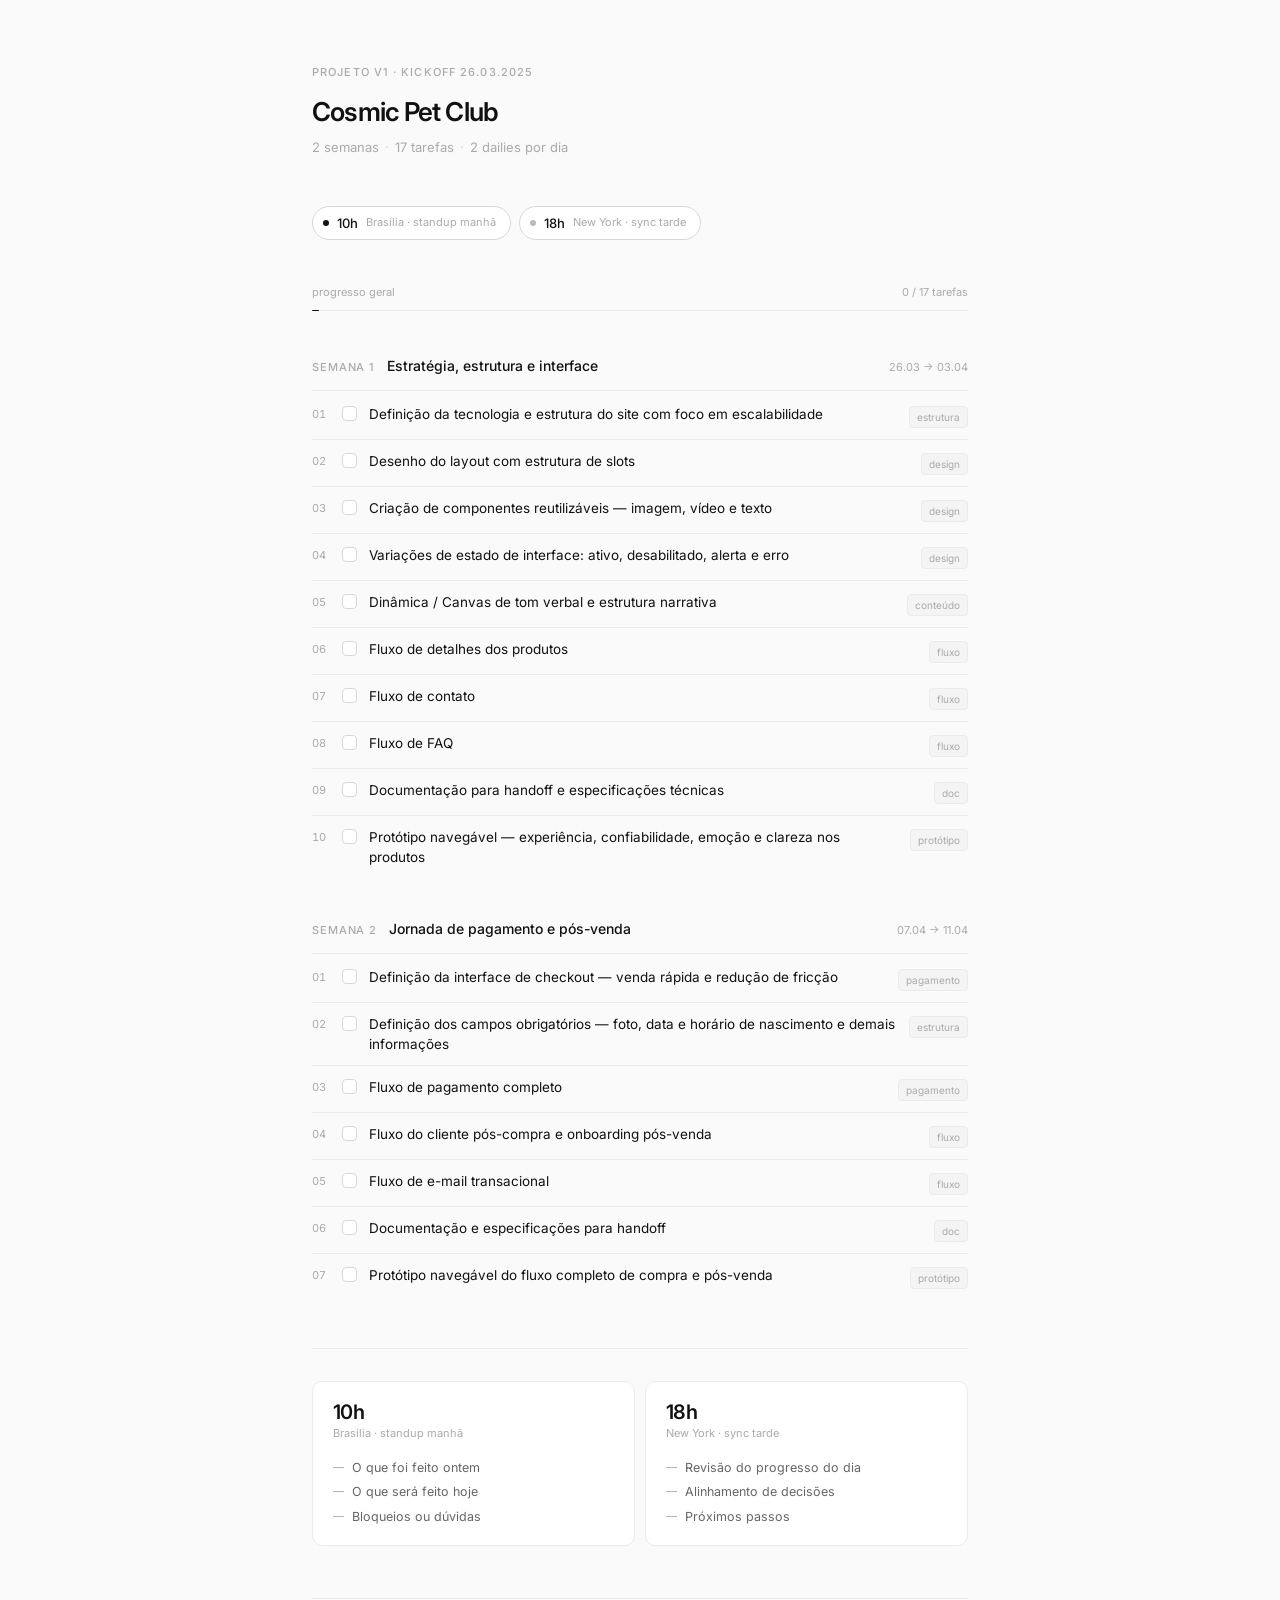
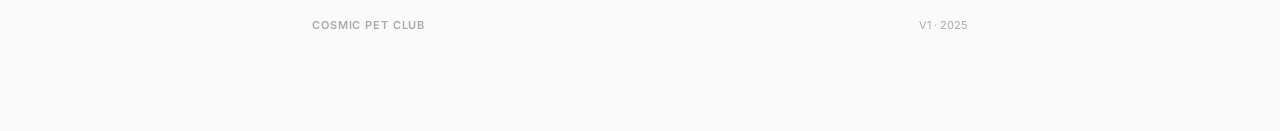
==== index.html @ 7c22c761 "Rename index to index.html" ====
<!DOCTYPE html>
<html lang="pt-BR">
<head>
<meta charset="UTF-8">
<meta name="viewport" content="width=device-width, initial-scale=1.0">
<title>Cosmic Pet Club — V1</title>
<link href="https://fonts.googleapis.com/css2?family=Inter:wght@300;400;500;600&display=swap" rel="stylesheet">
<style>
  *, *::before, *::after { box-sizing: border-box; margin: 0; padding: 0; }

  :root {
    --bg: #FAFAFA;
    --white: #FFFFFF;
    --border: #EBEBEB;
    --border-strong: #D8D8D8;
    --text-primary: #111111;
    --text-secondary: #666666;
    --text-tertiary: #AAAAAA;
    --tag-bg: #F4F4F4;
    --radius: 10px;
  }

  body {
    background: var(--bg);
    color: var(--text-primary);
    font-family: 'Inter', -apple-system, sans-serif;
    font-size: 14px;
    line-height: 1.6;
    -webkit-font-smoothing: antialiased;
  }

  .page {
    max-width: 720px;
    margin: 0 auto;
    padding: 64px 32px 96px;
  }

  /* HEADER */
  .header { margin-bottom: 48px; }

  .eyebrow {
    font-size: 11px;
    font-weight: 500;
    letter-spacing: 0.1em;
    text-transform: uppercase;
    color: var(--text-tertiary);
    margin-bottom: 14px;
  }

  .title {
    font-size: 26px;
    font-weight: 600;
    letter-spacing: -0.03em;
    color: var(--text-primary);
    line-height: 1.2;
    margin-bottom: 10px;
  }

  .meta-row {
    display: flex;
    align-items: center;
    gap: 6px;
    font-size: 13px;
    color: var(--text-tertiary);
    flex-wrap: wrap;
  }

  .meta-row .sep { color: var(--border-strong); }

  /* DAILY PILLS */
  .daily-row {
    display: flex;
    gap: 8px;
    margin-bottom: 44px;
    flex-wrap: wrap;
  }

  .daily-pill {
    display: flex;
    align-items: center;
    gap: 8px;
    border: 1px solid var(--border-strong);
    border-radius: 100px;
    padding: 6px 14px 6px 10px;
    background: var(--white);
  }

  .daily-dot {
    width: 6px; height: 6px;
    border-radius: 50%;
    flex-shrink: 0;
  }

  .daily-pill .time {
    font-size: 13px;
    font-weight: 500;
    color: var(--text-primary);
  }

  .daily-pill .tz {
    font-size: 11px;
    color: var(--text-tertiary);
  }

  /* PROGRESS */
  .progress-section { margin-bottom: 44px; }

  .progress-top {
    display: flex;
    justify-content: space-between;
    font-size: 11px;
    color: var(--text-tertiary);
    margin-bottom: 8px;
  }

  .progress-track {
    height: 1.5px;
    background: var(--border);
    border-radius: 2px;
    overflow: hidden;
  }

  .progress-fill {
    height: 100%;
    width: 1%;
    background: var(--text-primary);
    border-radius: 2px;
    transition: width 0.4s ease;
  }

  /* WEEK */
  .week-block { margin-bottom: 40px; }

  .week-head {
    display: flex;
    align-items: baseline;
    justify-content: space-between;
    padding-bottom: 12px;
    border-bottom: 1px solid var(--border);
    margin-bottom: 2px;
    gap: 12px;
    flex-wrap: wrap;
  }

  .week-left {
    display: flex;
    align-items: baseline;
    gap: 12px;
  }

  .week-label {
    font-size: 11px;
    font-weight: 500;
    letter-spacing: 0.08em;
    text-transform: uppercase;
    color: var(--text-tertiary);
  }

  .week-name {
    font-size: 14px;
    font-weight: 500;
    color: var(--text-primary);
  }

  .week-dates {
    font-size: 11px;
    color: var(--text-tertiary);
    white-space: nowrap;
  }

  /* TASKS */
  .task-list { display: flex; flex-direction: column; }

  .task-item {
    display: flex;
    align-items: flex-start;
    gap: 12px;
    padding: 11px 0;
    border-bottom: 1px solid var(--border);
    cursor: pointer;
    user-select: none;
    transition: opacity 0.12s;
  }

  .task-item:last-child { border-bottom: none; }
  .task-item:hover { opacity: 0.65; }

  .task-num {
    font-size: 11px;
    color: var(--text-tertiary);
    min-width: 18px;
    padding-top: 2px;
    flex-shrink: 0;
    font-variant-numeric: tabular-nums;
  }

  .checkbox {
    width: 15px; height: 15px;
    border: 1.5px solid var(--border-strong);
    border-radius: 4px;
    flex-shrink: 0;
    margin-top: 2px;
    display: flex;
    align-items: center;
    justify-content: center;
    transition: all 0.12s;
    background: var(--white);
  }

  .task-item.done .checkbox {
    background: var(--text-primary);
    border-color: var(--text-primary);
  }

  .check-svg { display: none; }
  .task-item.done .check-svg { display: block; }

  .task-body {
    flex: 1;
    display: flex;
    align-items: flex-start;
    justify-content: space-between;
    gap: 12px;
  }

  .task-text {
    font-size: 13.5px;
    color: var(--text-primary);
    line-height: 1.5;
    flex: 1;
    transition: color 0.12s;
  }

  .task-item.done .task-text {
    color: var(--text-tertiary);
    text-decoration: line-through;
    text-decoration-color: #D0D0D0;
  }

  .task-tag {
    font-size: 10px;
    font-weight: 400;
    color: var(--text-tertiary);
    background: var(--tag-bg);
    border: 1px solid var(--border);
    border-radius: 4px;
    padding: 2px 7px;
    white-space: nowrap;
    flex-shrink: 0;
    align-self: flex-start;
    margin-top: 2px;
  }

  /* DAILY DETAIL */
  .daily-detail {
    display: grid;
    grid-template-columns: 1fr 1fr;
    gap: 10px;
    margin-top: 48px;
    padding-top: 32px;
    border-top: 1px solid var(--border);
  }

  @media (max-width: 500px) {
    .daily-detail { grid-template-columns: 1fr; }
  }

  .daily-card {
    background: var(--white);
    border: 1px solid var(--border);
    border-radius: var(--radius);
    padding: 20px;
  }

  .daily-card-time {
    font-size: 20px;
    font-weight: 600;
    letter-spacing: -0.03em;
    color: var(--text-primary);
    line-height: 1;
    margin-bottom: 3px;
  }

  .daily-card-tz {
    font-size: 11px;
    color: var(--text-tertiary);
    margin-bottom: 16px;
  }

  .daily-card-items { display: flex; flex-direction: column; gap: 7px; }

  .daily-card-item {
    display: flex;
    align-items: flex-start;
    gap: 8px;
    font-size: 12.5px;
    color: var(--text-secondary);
    line-height: 1.4;
  }

  .daily-card-item::before {
    content: '—';
    color: var(--text-tertiary);
    flex-shrink: 0;
    font-size: 11px;
    margin-top: 1px;
  }

  /* FOOTER */
  .footer {
    margin-top: 52px;
    padding-top: 18px;
    border-top: 1px solid var(--border);
    display: flex;
    justify-content: space-between;
    align-items: center;
  }

  .footer-left {
    font-size: 11px;
    font-weight: 600;
    letter-spacing: 0.08em;
    text-transform: uppercase;
    color: var(--text-tertiary);
  }

  .footer-right { font-size: 11px; color: var(--text-tertiary); }

  @media (max-width: 480px) {
    .page { padding: 40px 20px 64px; }
    .title { font-size: 22px; }
  }
</style>
</head>
<body>
<div class="page">

  <div class="header">
    <div class="eyebrow">Projeto V1 · Kickoff 26.03.2025</div>
    <h1 class="title">Cosmic Pet Club</h1>
    <div class="meta-row">
      <span>2 semanas</span>
      <span class="sep">·</span>
      <span>17 tarefas</span>
      <span class="sep">·</span>
      <span>2 dailies por dia</span>
    </div>
  </div>

  <div class="daily-row">
    <div class="daily-pill">
      <div class="daily-dot" style="background:#111"></div>
      <span class="time">10h</span>
      <span class="tz">Brasília · standup manhã</span>
    </div>
    <div class="daily-pill">
      <div class="daily-dot" style="background:#bbb"></div>
      <span class="time">18h</span>
      <span class="tz">New York · sync tarde</span>
    </div>
  </div>

  <div class="progress-section">
    <div class="progress-top">
      <span>progresso geral</span>
      <span id="progress-label">0 / 17 tarefas</span>
    </div>
    <div class="progress-track">
      <div class="progress-fill" id="progress-bar"></div>
    </div>
  </div>

  <!-- SEMANA 1 -->
  <div class="week-block">
    <div class="week-head">
      <div class="week-left">
        <span class="week-label">Semana 1</span>
        <span class="week-name">Estratégia, estrutura e interface</span>
      </div>
      <span class="week-dates">26.03 → 03.04</span>
    </div>
    <div class="task-list">

      <div class="task-item" onclick="toggle(this)">
        <span class="task-num">01</span>
        <div class="checkbox"><svg class="check-svg" width="9" height="7" viewBox="0 0 9 7" fill="none"><path d="M1 3.5L3.5 6L8 1" stroke="white" stroke-width="1.5" stroke-linecap="round" stroke-linejoin="round"/></svg></div>
        <div class="task-body">
          <span class="task-text">Definição da tecnologia e estrutura do site com foco em escalabilidade</span>
          <span class="task-tag">estrutura</span>
        </div>
      </div>

      <div class="task-item" onclick="toggle(this)">
        <span class="task-num">02</span>
        <div class="checkbox"><svg class="check-svg" width="9" height="7" viewBox="0 0 9 7" fill="none"><path d="M1 3.5L3.5 6L8 1" stroke="white" stroke-width="1.5" stroke-linecap="round" stroke-linejoin="round"/></svg></div>
        <div class="task-body">
          <span class="task-text">Desenho do layout com estrutura de slots</span>
          <span class="task-tag">design</span>
        </div>
      </div>

      <div class="task-item" onclick="toggle(this)">
        <span class="task-num">03</span>
        <div class="checkbox"><svg class="check-svg" width="9" height="7" viewBox="0 0 9 7" fill="none"><path d="M1 3.5L3.5 6L8 1" stroke="white" stroke-width="1.5" stroke-linecap="round" stroke-linejoin="round"/></svg></div>
        <div class="task-body">
          <span class="task-text">Criação de componentes reutilizáveis — imagem, vídeo e texto</span>
          <span class="task-tag">design</span>
        </div>
      </div>

      <div class="task-item" onclick="toggle(this)">
        <span class="task-num">04</span>
        <div class="checkbox"><svg class="check-svg" width="9" height="7" viewBox="0 0 9 7" fill="none"><path d="M1 3.5L3.5 6L8 1" stroke="white" stroke-width="1.5" stroke-linecap="round" stroke-linejoin="round"/></svg></div>
        <div class="task-body">
          <span class="task-text">Variações de estado de interface: ativo, desabilitado, alerta e erro</span>
          <span class="task-tag">design</span>
        </div>
      </div>

      <div class="task-item" onclick="toggle(this)">
        <span class="task-num">05</span>
        <div class="checkbox"><svg class="check-svg" width="9" height="7" viewBox="0 0 9 7" fill="none"><path d="M1 3.5L3.5 6L8 1" stroke="white" stroke-width="1.5" stroke-linecap="round" stroke-linejoin="round"/></svg></div>
        <div class="task-body">
          <span class="task-text">Dinâmica / Canvas de tom verbal e estrutura narrativa</span>
          <span class="task-tag">conteúdo</span>
        </div>
      </div>

      <div class="task-item" onclick="toggle(this)">
        <span class="task-num">06</span>
        <div class="checkbox"><svg class="check-svg" width="9" height="7" viewBox="0 0 9 7" fill="none"><path d="M1 3.5L3.5 6L8 1" stroke="white" stroke-width="1.5" stroke-linecap="round" stroke-linejoin="round"/></svg></div>
        <div class="task-body">
          <span class="task-text">Fluxo de detalhes dos produtos</span>
          <span class="task-tag">fluxo</span>
        </div>
      </div>

      <div class="task-item" onclick="toggle(this)">
        <span class="task-num">07</span>
        <div class="checkbox"><svg class="check-svg" width="9" height="7" viewBox="0 0 9 7" fill="none"><path d="M1 3.5L3.5 6L8 1" stroke="white" stroke-width="1.5" stroke-linecap="round" stroke-linejoin="round"/></svg></div>
        <div class="task-body">
          <span class="task-text">Fluxo de contato</span>
          <span class="task-tag">fluxo</span>
        </div>
      </div>

      <div class="task-item" onclick="toggle(this)">
        <span class="task-num">08</span>
        <div class="checkbox"><svg class="check-svg" width="9" height="7" viewBox="0 0 9 7" fill="none"><path d="M1 3.5L3.5 6L8 1" stroke="white" stroke-width="1.5" stroke-linecap="round" stroke-linejoin="round"/></svg></div>
        <div class="task-body">
          <span class="task-text">Fluxo de FAQ</span>
          <span class="task-tag">fluxo</span>
        </div>
      </div>

      <div class="task-item" onclick="toggle(this)">
        <span class="task-num">09</span>
        <div class="checkbox"><svg class="check-svg" width="9" height="7" viewBox="0 0 9 7" fill="none"><path d="M1 3.5L3.5 6L8 1" stroke="white" stroke-width="1.5" stroke-linecap="round" stroke-linejoin="round"/></svg></div>
        <div class="task-body">
          <span class="task-text">Documentação para handoff e especificações técnicas</span>
          <span class="task-tag">doc</span>
        </div>
      </div>

      <div class="task-item" onclick="toggle(this)">
        <span class="task-num">10</span>
        <div class="checkbox"><svg class="check-svg" width="9" height="7" viewBox="0 0 9 7" fill="none"><path d="M1 3.5L3.5 6L8 1" stroke="white" stroke-width="1.5" stroke-linecap="round" stroke-linejoin="round"/></svg></div>
        <div class="task-body">
          <span class="task-text">Protótipo navegável — experiência, confiabilidade, emoção e clareza nos produtos</span>
          <span class="task-tag">protótipo</span>
        </div>
      </div>

    </div>
  </div>

  <!-- SEMANA 2 -->
  <div class="week-block">
    <div class="week-head">
      <div class="week-left">
        <span class="week-label">Semana 2</span>
        <span class="week-name">Jornada de pagamento e pós-venda</span>
      </div>
      <span class="week-dates">07.04 → 11.04</span>
    </div>
    <div class="task-list">

      <div class="task-item" onclick="toggle(this)">
        <span class="task-num">01</span>
        <div class="checkbox"><svg class="check-svg" width="9" height="7" viewBox="0 0 9 7" fill="none"><path d="M1 3.5L3.5 6L8 1" stroke="white" stroke-width="1.5" stroke-linecap="round" stroke-linejoin="round"/></svg></div>
        <div class="task-body">
          <span class="task-text">Definição da interface de checkout — venda rápida e redução de fricção</span>
          <span class="task-tag">pagamento</span>
        </div>
      </div>

      <div class="task-item" onclick="toggle(this)">
        <span class="task-num">02</span>
        <div class="checkbox"><svg class="check-svg" width="9" height="7" viewBox="0 0 9 7" fill="none"><path d="M1 3.5L3.5 6L8 1" stroke="white" stroke-width="1.5" stroke-linecap="round" stroke-linejoin="round"/></svg></div>
        <div class="task-body">
          <span class="task-text">Definição dos campos obrigatórios — foto, data e horário de nascimento e demais informações</span>
          <span class="task-tag">estrutura</span>
        </div>
      </div>

      <div class="task-item" onclick="toggle(this)">
        <span class="task-num">03</span>
        <div class="checkbox"><svg class="check-svg" width="9" height="7" viewBox="0 0 9 7" fill="none"><path d="M1 3.5L3.5 6L8 1" stroke="white" stroke-width="1.5" stroke-linecap="round" stroke-linejoin="round"/></svg></div>
        <div class="task-body">
          <span class="task-text">Fluxo de pagamento completo</span>
          <span class="task-tag">pagamento</span>
        </div>
      </div>

      <div class="task-item" onclick="toggle(this)">
        <span class="task-num">04</span>
        <div class="checkbox"><svg class="check-svg" width="9" height="7" viewBox="0 0 9 7" fill="none"><path d="M1 3.5L3.5 6L8 1" stroke="white" stroke-width="1.5" stroke-linecap="round" stroke-linejoin="round"/></svg></div>
        <div class="task-body">
          <span class="task-text">Fluxo do cliente pós-compra e onboarding pós-venda</span>
          <span class="task-tag">fluxo</span>
        </div>
      </div>

      <div class="task-item" onclick="toggle(this)">
        <span class="task-num">05</span>
        <div class="checkbox"><svg class="check-svg" width="9" height="7" viewBox="0 0 9 7" fill="none"><path d="M1 3.5L3.5 6L8 1" stroke="white" stroke-width="1.5" stroke-linecap="round" stroke-linejoin="round"/></svg></div>
        <div class="task-body">
          <span class="task-text">Fluxo de e-mail transacional</span>
          <span class="task-tag">fluxo</span>
        </div>
      </div>

      <div class="task-item" onclick="toggle(this)">
        <span class="task-num">06</span>
        <div class="checkbox"><svg class="check-svg" width="9" height="7" viewBox="0 0 9 7" fill="none"><path d="M1 3.5L3.5 6L8 1" stroke="white" stroke-width="1.5" stroke-linecap="round" stroke-linejoin="round"/></svg></div>
        <div class="task-body">
          <span class="task-text">Documentação e especificações para handoff</span>
          <span class="task-tag">doc</span>
        </div>
      </div>

      <div class="task-item" onclick="toggle(this)">
        <span class="task-num">07</span>
        <div class="checkbox"><svg class="check-svg" width="9" height="7" viewBox="0 0 9 7" fill="none"><path d="M1 3.5L3.5 6L8 1" stroke="white" stroke-width="1.5" stroke-linecap="round" stroke-linejoin="round"/></svg></div>
        <div class="task-body">
          <span class="task-text">Protótipo navegável do fluxo completo de compra e pós-venda</span>
          <span class="task-tag">protótipo</span>
        </div>
      </div>

    </div>
  </div>

  <!-- DAILY DETAIL -->
  <div class="daily-detail">
    <div class="daily-card">
      <div class="daily-card-time">10h</div>
      <div class="daily-card-tz">Brasília · standup manhã</div>
      <div class="daily-card-items">
        <div class="daily-card-item">O que foi feito ontem</div>
        <div class="daily-card-item">O que será feito hoje</div>
        <div class="daily-card-item">Bloqueios ou dúvidas</div>
      </div>
    </div>
    <div class="daily-card">
      <div class="daily-card-time">18h</div>
      <div class="daily-card-tz">New York · sync tarde</div>
      <div class="daily-card-items">
        <div class="daily-card-item">Revisão do progresso do dia</div>
        <div class="daily-card-item">Alinhamento de decisões</div>
        <div class="daily-card-item">Próximos passos</div>
      </div>
    </div>
  </div>

  <div class="footer">
    <span class="footer-left">Cosmic Pet Club</span>
    <span class="footer-right">V1 · 2025</span>
  </div>

</div>
<script>
  function toggle(el) {
    el.classList.toggle('done');
    update();
  }
  function update() {
    const total = document.querySelectorAll('.task-item').length;
    const done = document.querySelectorAll('.task-item.done').length;
    const pct = Math.round((done / total) * 100);
    document.getElementById('progress-label').textContent = done + ' / ' + total + ' tarefas';
    document.getElementById('progress-bar').style.width = Math.max(pct, 1) + '%';
  }
  update();
</script>
</body>
</html>
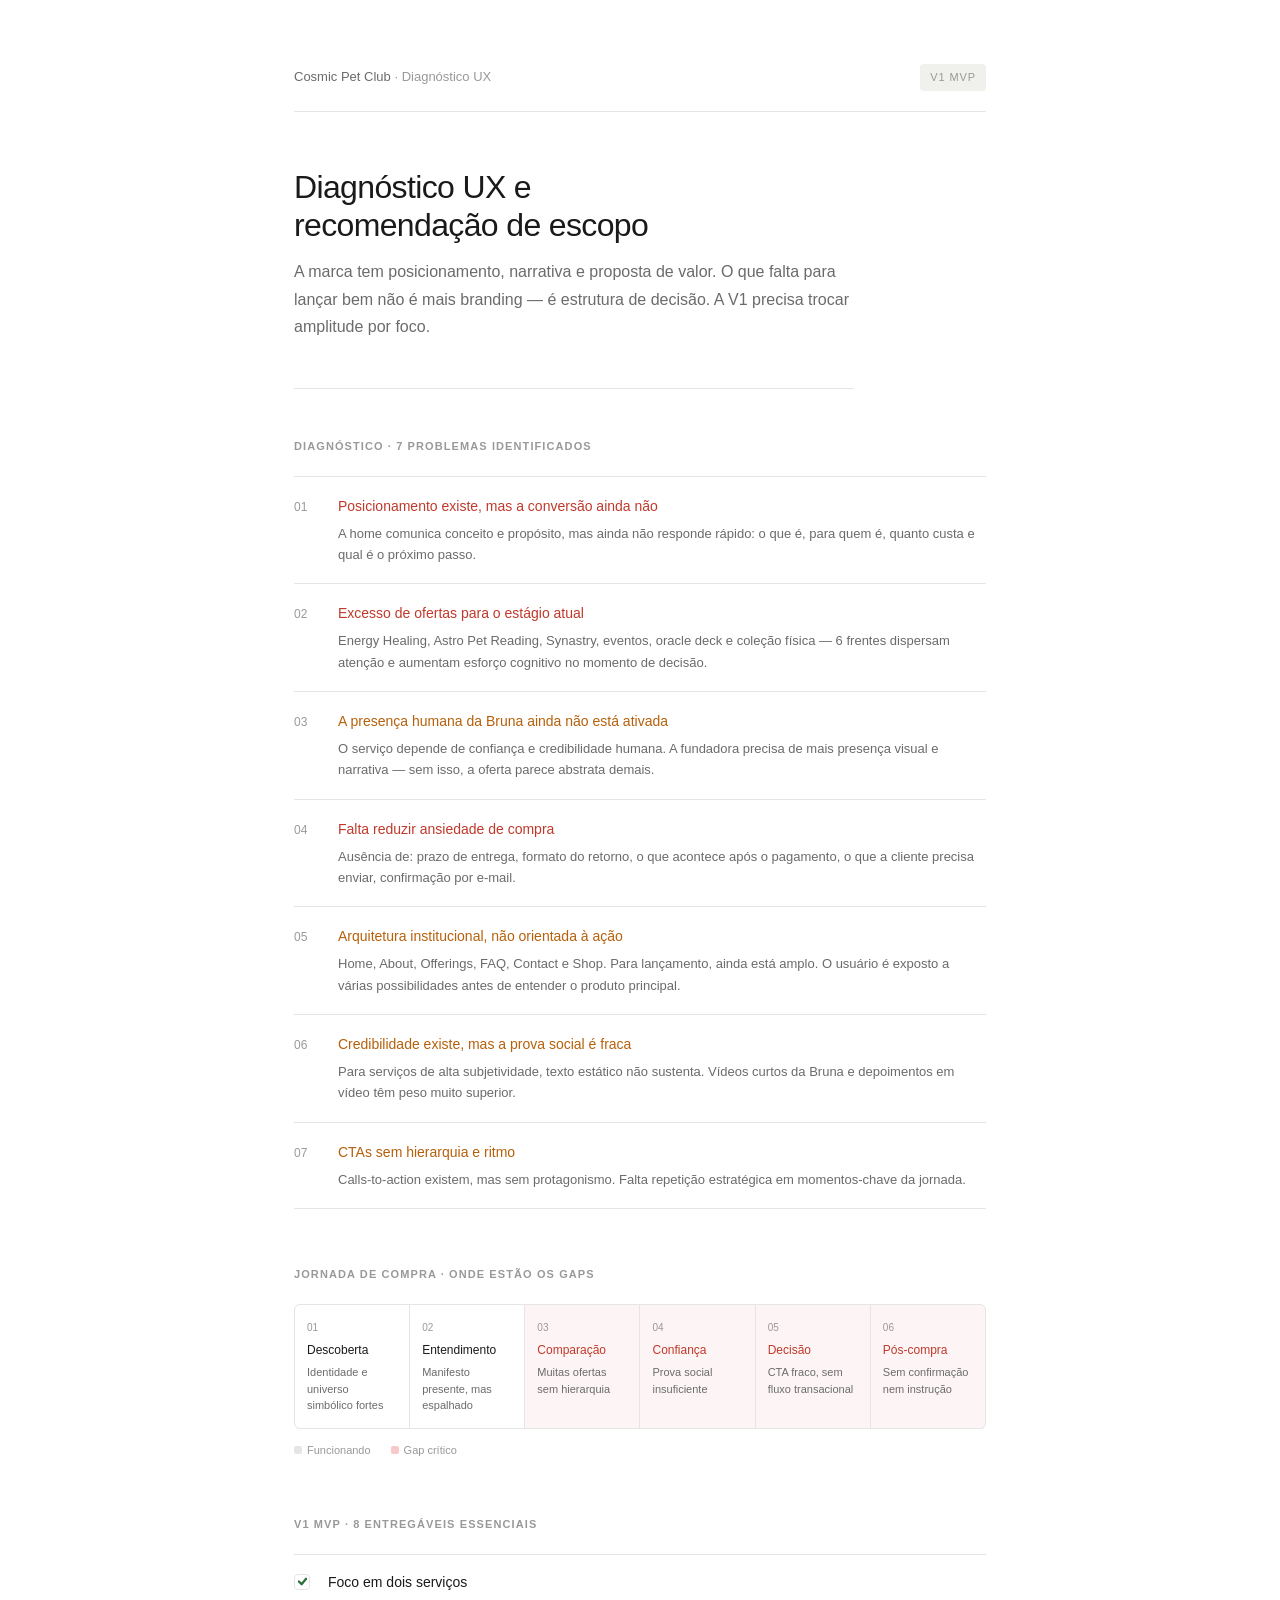
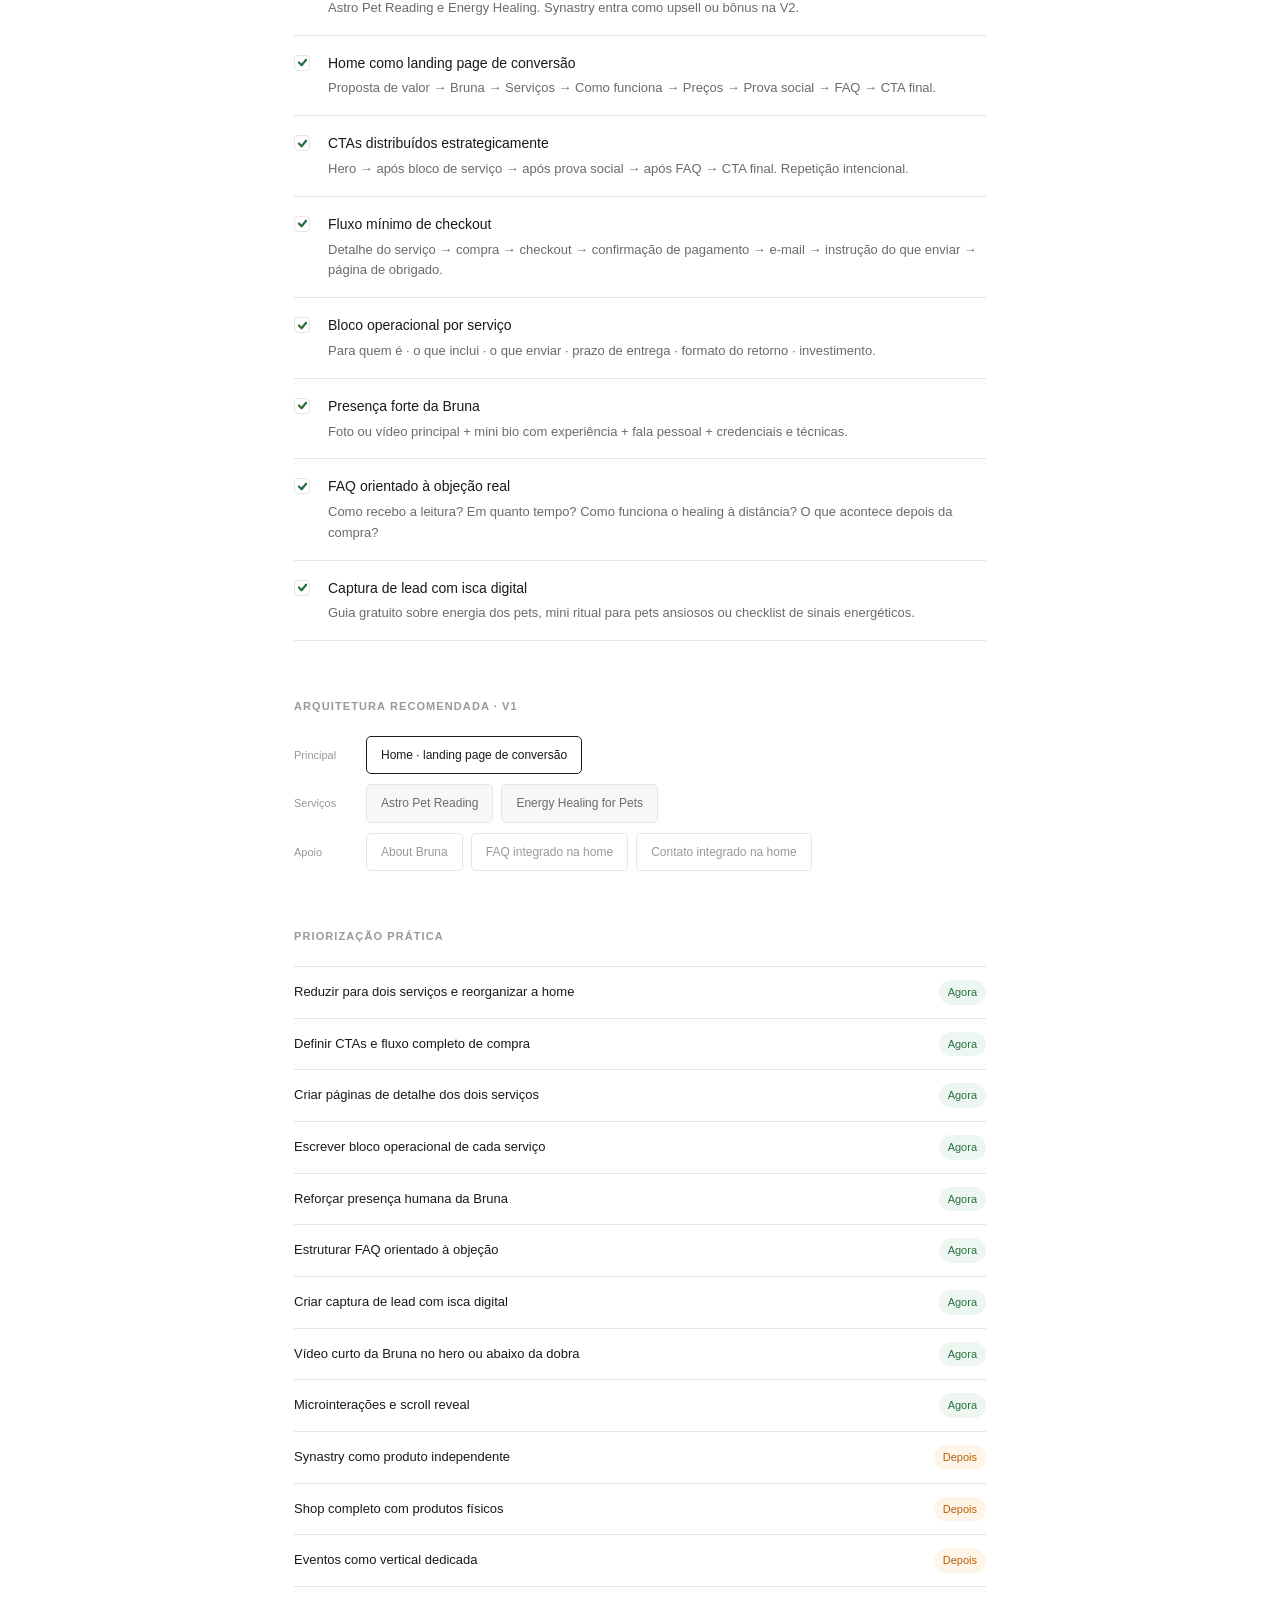
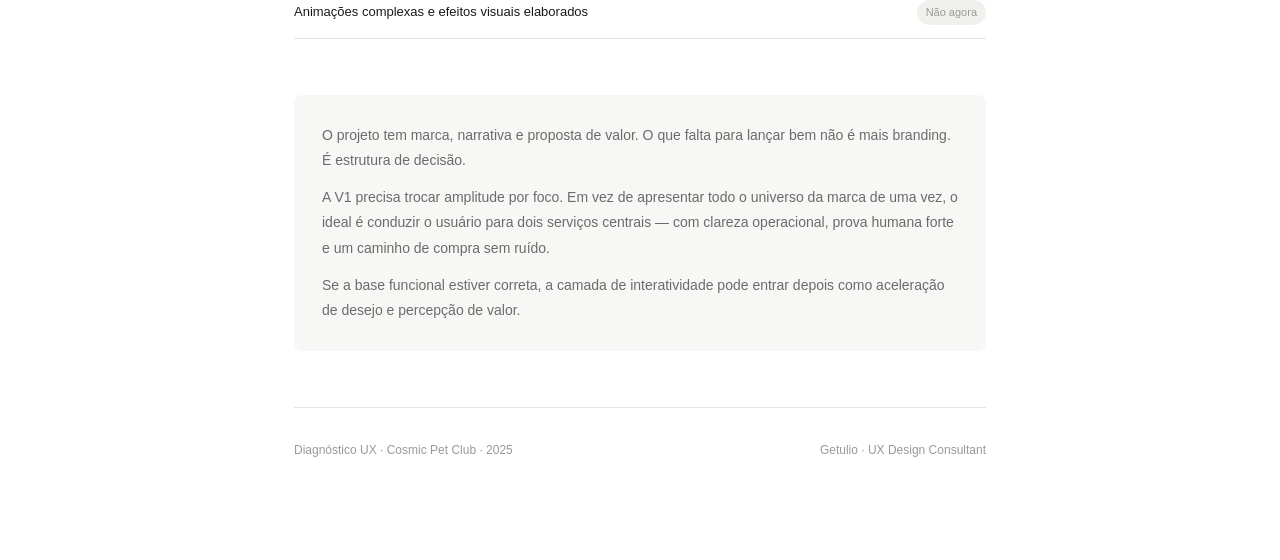
==== commit da1004cc: "Update print statement from 'Hello' to 'Goodbye'" ====
--- a/index.html
+++ b/index.html
@@ -3,595 +3,340 @@
 <head>
 <meta charset="UTF-8">
 <meta name="viewport" content="width=device-width, initial-scale=1.0">
-<title>Cosmic Pet Club — V1</title>
-<link href="https://fonts.googleapis.com/css2?family=Inter:wght@300;400;500;600&display=swap" rel="stylesheet">
+<title>Diagnóstico UX · Cosmic Pet Club</title>
 <style>
   *, *::before, *::after { box-sizing: border-box; margin: 0; padding: 0; }
 
   :root {
-    --bg: #FAFAFA;
-    --white: #FFFFFF;
-    --border: #EBEBEB;
-    --border-strong: #D8D8D8;
-    --text-primary: #111111;
-    --text-secondary: #666666;
-    --text-tertiary: #AAAAAA;
-    --tag-bg: #F4F4F4;
-    --radius: 10px;
+    --text: #1a1a1a;
+    --muted: #6b6b6b;
+    --faint: #999;
+    --border: #e5e5e5;
+    --bg: #ffffff;
+    --surface: #f7f7f5;
+    --accent: #1a1a1a;
+    --tag-bg: #f0f0ec;
+    --warn: #c0392b;
+    --caution: #b7600a;
+    --ok: #2a6e3f;
   }
 
   body {
+    font-family: -apple-system, BlinkMacSystemFont, 'Inter', 'Helvetica Neue', sans-serif;
     background: var(--bg);
-    color: var(--text-primary);
-    font-family: 'Inter', -apple-system, sans-serif;
-    font-size: 14px;
-    line-height: 1.6;
+    color: var(--text);
+    font-size: 15px;
+    line-height: 1.7;
     -webkit-font-smoothing: antialiased;
   }
 
-  .page {
-    max-width: 720px;
-    margin: 0 auto;
-    padding: 64px 32px 96px;
-  }
-
-  /* HEADER */
-  .header { margin-bottom: 48px; }
-
-  .eyebrow {
-    font-size: 11px;
-    font-weight: 500;
-    letter-spacing: 0.1em;
-    text-transform: uppercase;
-    color: var(--text-tertiary);
-    margin-bottom: 14px;
-  }
-
-  .title {
-    font-size: 26px;
-    font-weight: 600;
-    letter-spacing: -0.03em;
-    color: var(--text-primary);
-    line-height: 1.2;
-    margin-bottom: 10px;
-  }
-
-  .meta-row {
-    display: flex;
-    align-items: center;
-    gap: 6px;
-    font-size: 13px;
-    color: var(--text-tertiary);
-    flex-wrap: wrap;
-  }
-
-  .meta-row .sep { color: var(--border-strong); }
-
-  /* DAILY PILLS */
-  .daily-row {
-    display: flex;
-    gap: 8px;
-    margin-bottom: 44px;
-    flex-wrap: wrap;
-  }
-
-  .daily-pill {
-    display: flex;
-    align-items: center;
-    gap: 8px;
-    border: 1px solid var(--border-strong);
-    border-radius: 100px;
-    padding: 6px 14px 6px 10px;
-    background: var(--white);
-  }
-
-  .daily-dot {
-    width: 6px; height: 6px;
-    border-radius: 50%;
-    flex-shrink: 0;
-  }
-
-  .daily-pill .time {
-    font-size: 13px;
-    font-weight: 500;
-    color: var(--text-primary);
-  }
-
-  .daily-pill .tz {
-    font-size: 11px;
-    color: var(--text-tertiary);
-  }
-
-  /* PROGRESS */
-  .progress-section { margin-bottom: 44px; }
-
-  .progress-top {
-    display: flex;
-    justify-content: space-between;
-    font-size: 11px;
-    color: var(--text-tertiary);
-    margin-bottom: 8px;
-  }
-
-  .progress-track {
-    height: 1.5px;
-    background: var(--border);
-    border-radius: 2px;
-    overflow: hidden;
-  }
-
-  .progress-fill {
-    height: 100%;
-    width: 1%;
-    background: var(--text-primary);
-    border-radius: 2px;
-    transition: width 0.4s ease;
-  }
-
-  /* WEEK */
-  .week-block { margin-bottom: 40px; }
-
-  .week-head {
-    display: flex;
-    align-items: baseline;
-    justify-content: space-between;
-    padding-bottom: 12px;
-    border-bottom: 1px solid var(--border);
-    margin-bottom: 2px;
-    gap: 12px;
-    flex-wrap: wrap;
-  }
-
-  .week-left {
-    display: flex;
-    align-items: baseline;
-    gap: 12px;
-  }
-
-  .week-label {
-    font-size: 11px;
-    font-weight: 500;
-    letter-spacing: 0.08em;
-    text-transform: uppercase;
-    color: var(--text-tertiary);
-  }
-
-  .week-name {
-    font-size: 14px;
-    font-weight: 500;
-    color: var(--text-primary);
-  }
-
-  .week-dates {
-    font-size: 11px;
-    color: var(--text-tertiary);
-    white-space: nowrap;
-  }
-
-  /* TASKS */
-  .task-list { display: flex; flex-direction: column; }
-
-  .task-item {
-    display: flex;
-    align-items: flex-start;
-    gap: 12px;
-    padding: 11px 0;
-    border-bottom: 1px solid var(--border);
-    cursor: pointer;
-    user-select: none;
-    transition: opacity 0.12s;
-  }
-
-  .task-item:last-child { border-bottom: none; }
-  .task-item:hover { opacity: 0.65; }
-
-  .task-num {
-    font-size: 11px;
-    color: var(--text-tertiary);
-    min-width: 18px;
-    padding-top: 2px;
-    flex-shrink: 0;
-    font-variant-numeric: tabular-nums;
-  }
-
-  .checkbox {
-    width: 15px; height: 15px;
-    border: 1.5px solid var(--border-strong);
-    border-radius: 4px;
-    flex-shrink: 0;
-    margin-top: 2px;
-    display: flex;
-    align-items: center;
-    justify-content: center;
-    transition: all 0.12s;
-    background: var(--white);
-  }
-
-  .task-item.done .checkbox {
-    background: var(--text-primary);
-    border-color: var(--text-primary);
-  }
-
-  .check-svg { display: none; }
-  .task-item.done .check-svg { display: block; }
-
-  .task-body {
-    flex: 1;
-    display: flex;
-    align-items: flex-start;
-    justify-content: space-between;
-    gap: 12px;
-  }
-
-  .task-text {
-    font-size: 13.5px;
-    color: var(--text-primary);
-    line-height: 1.5;
-    flex: 1;
-    transition: color 0.12s;
-  }
-
-  .task-item.done .task-text {
-    color: var(--text-tertiary);
-    text-decoration: line-through;
-    text-decoration-color: #D0D0D0;
-  }
-
-  .task-tag {
-    font-size: 10px;
-    font-weight: 400;
-    color: var(--text-tertiary);
-    background: var(--tag-bg);
-    border: 1px solid var(--border);
-    border-radius: 4px;
-    padding: 2px 7px;
-    white-space: nowrap;
-    flex-shrink: 0;
-    align-self: flex-start;
-    margin-top: 2px;
-  }
-
-  /* DAILY DETAIL */
-  .daily-detail {
-    display: grid;
-    grid-template-columns: 1fr 1fr;
-    gap: 10px;
-    margin-top: 48px;
-    padding-top: 32px;
-    border-top: 1px solid var(--border);
-  }
-
-  @media (max-width: 500px) {
-    .daily-detail { grid-template-columns: 1fr; }
-  }
-
-  .daily-card {
-    background: var(--white);
-    border: 1px solid var(--border);
-    border-radius: var(--radius);
-    padding: 20px;
-  }
-
-  .daily-card-time {
-    font-size: 20px;
-    font-weight: 600;
-    letter-spacing: -0.03em;
-    color: var(--text-primary);
-    line-height: 1;
-    margin-bottom: 3px;
-  }
-
-  .daily-card-tz {
-    font-size: 11px;
-    color: var(--text-tertiary);
-    margin-bottom: 16px;
-  }
-
-  .daily-card-items { display: flex; flex-direction: column; gap: 7px; }
-
-  .daily-card-item {
-    display: flex;
-    align-items: flex-start;
-    gap: 8px;
-    font-size: 12.5px;
-    color: var(--text-secondary);
-    line-height: 1.4;
-  }
-
-  .daily-card-item::before {
-    content: '—';
-    color: var(--text-tertiary);
-    flex-shrink: 0;
-    font-size: 11px;
-    margin-top: 1px;
-  }
-
-  /* FOOTER */
-  .footer {
-    margin-top: 52px;
-    padding-top: 18px;
-    border-top: 1px solid var(--border);
-    display: flex;
-    justify-content: space-between;
-    align-items: center;
-  }
-
-  .footer-left {
-    font-size: 11px;
-    font-weight: 600;
-    letter-spacing: 0.08em;
-    text-transform: uppercase;
-    color: var(--text-tertiary);
-  }
-
-  .footer-right { font-size: 11px; color: var(--text-tertiary); }
-
-  @media (max-width: 480px) {
-    .page { padding: 40px 20px 64px; }
-    .title { font-size: 22px; }
+  .wrap { max-width: 740px; margin: 0 auto; padding: 64px 24px 100px; }
+
+  /* Header */
+  .doc-meta { display: flex; align-items: center; justify-content: space-between; margin-bottom: 56px; padding-bottom: 20px; border-bottom: 1px solid var(--border); }
+  .doc-meta-left { font-size: 13px; color: var(--faint); }
+  .doc-meta-left strong { color: var(--muted); font-weight: 500; }
+  .doc-tag { font-size: 11px; font-weight: 500; letter-spacing: 0.08em; text-transform: uppercase; color: var(--faint); background: var(--tag-bg); padding: 4px 10px; border-radius: 4px; }
+
+  h1 { font-size: 32px; font-weight: 500; letter-spacing: -0.02em; line-height: 1.2; margin-bottom: 14px; }
+  .lead { font-size: 16px; color: var(--muted); line-height: 1.7; max-width: 560px; margin-bottom: 48px; padding-bottom: 48px; border-bottom: 1px solid var(--border); }
+
+  /* Seção */
+  .sec { margin-bottom: 56px; }
+  .sec-label { font-size: 11px; font-weight: 600; letter-spacing: 0.1em; text-transform: uppercase; color: var(--faint); margin-bottom: 20px; }
+
+  /* Diagnóstico */
+  .diag-list { display: flex; flex-direction: column; gap: 0; }
+  .diag-item { display: grid; grid-template-columns: 28px 1fr; gap: 16px; padding: 18px 0; border-bottom: 1px solid var(--border); align-items: start; }
+  .diag-item:first-child { border-top: 1px solid var(--border); }
+  .diag-num { font-size: 12px; color: var(--faint); padding-top: 2px; }
+  .diag-content {}
+  .diag-title { font-size: 14px; font-weight: 500; margin-bottom: 4px; }
+  .diag-title.warn { color: var(--warn); }
+  .diag-title.caution { color: var(--caution); }
+  .diag-body { font-size: 13px; color: var(--muted); line-height: 1.65; }
+
+  /* Jornada */
+  .journey { display: grid; grid-template-columns: repeat(6, 1fr); gap: 1px; background: var(--border); border: 1px solid var(--border); border-radius: 6px; overflow: hidden; margin-bottom: 12px; }
+  .j-step { background: var(--bg); padding: 14px 12px; }
+  .j-step.gap { background: #fdf5f5; }
+  .j-num { font-size: 10px; color: var(--faint); margin-bottom: 4px; }
+  .j-title { font-size: 12px; font-weight: 500; margin-bottom: 4px; color: var(--text); }
+  .j-step.gap .j-title { color: var(--warn); }
+  .j-desc { font-size: 11px; color: var(--muted); line-height: 1.5; }
+  .journey-legend { display: flex; gap: 20px; font-size: 11px; color: var(--faint); }
+  .journey-legend span { display: flex; align-items: center; gap: 5px; }
+  .dot { width: 8px; height: 8px; border-radius: 2px; display: inline-block; }
+
+  /* MVP */
+  .mvp-list { display: flex; flex-direction: column; gap: 0; }
+  .mvp-item { display: grid; grid-template-columns: 20px 1fr; gap: 14px; padding: 16px 0; border-bottom: 1px solid var(--border); }
+  .mvp-item:first-child { border-top: 1px solid var(--border); }
+  .mvp-check { width: 16px; height: 16px; border: 1.5px solid var(--border); border-radius: 4px; margin-top: 3px; display: flex; align-items: center; justify-content: center; }
+  .mvp-check svg { width: 9px; height: 9px; stroke: var(--ok); fill: none; stroke-width: 2.5; stroke-linecap: round; stroke-linejoin: round; }
+  .mvp-title { font-size: 14px; font-weight: 500; margin-bottom: 3px; }
+  .mvp-desc { font-size: 13px; color: var(--muted); line-height: 1.6; }
+
+  /* Arquitetura */
+  .arch { display: flex; flex-direction: column; gap: 10px; }
+  .arch-row { display: flex; gap: 8px; align-items: center; }
+  .arch-lbl { font-size: 11px; color: var(--faint); min-width: 64px; }
+  .arch-box { font-size: 12px; padding: 8px 14px; border: 1px solid var(--border); border-radius: 5px; color: var(--text); }
+  .arch-box.primary { border-color: var(--text); font-weight: 500; }
+  .arch-box.service { background: var(--surface); color: var(--muted); }
+  .arch-box.support { color: var(--faint); }
+
+  /* Prioridades */
+  .prio-list { display: flex; flex-direction: column; gap: 0; }
+  .prio-item { display: flex; justify-content: space-between; align-items: baseline; padding: 13px 0; border-bottom: 1px solid var(--border); gap: 16px; }
+  .prio-item:first-child { border-top: 1px solid var(--border); }
+  .prio-text { font-size: 13px; color: var(--text); }
+  .badge { font-size: 11px; font-weight: 500; padding: 3px 9px; border-radius: 20px; white-space: nowrap; }
+  .badge.now { background: #eef6f1; color: var(--ok); }
+  .badge.later { background: #fef4e8; color: var(--caution); }
+  .badge.skip { background: var(--tag-bg); color: var(--faint); }
+
+  /* Conclusão */
+  .conclusion { background: var(--surface); border-radius: 8px; padding: 28px 28px; margin-bottom: 56px; }
+  .conclusion p { font-size: 14px; color: var(--muted); line-height: 1.8; }
+  .conclusion p + p { margin-top: 12px; }
+
+  /* Footer */
+  .doc-footer { padding-top: 32px; border-top: 1px solid var(--border); display: flex; justify-content: space-between; align-items: center; font-size: 12px; color: var(--faint); flex-wrap: wrap; gap: 8px; }
+
+  @media (max-width: 600px) {
+    h1 { font-size: 24px; }
+    .journey { grid-template-columns: repeat(2, 1fr); }
+    .doc-meta { flex-direction: column; align-items: flex-start; gap: 10px; }
+    .prio-item { flex-direction: column; gap: 4px; }
   }
 </style>
 </head>
 <body>
-<div class="page">
-
-  <div class="header">
-    <div class="eyebrow">Projeto V1 · Kickoff 26.03.2025</div>
-    <h1 class="title">Cosmic Pet Club</h1>
-    <div class="meta-row">
-      <span>2 semanas</span>
-      <span class="sep">·</span>
-      <span>17 tarefas</span>
-      <span class="sep">·</span>
-      <span>2 dailies por dia</span>
-    </div>
-  </div>
-
-  <div class="daily-row">
-    <div class="daily-pill">
-      <div class="daily-dot" style="background:#111"></div>
-      <span class="time">10h</span>
-      <span class="tz">Brasília · standup manhã</span>
-    </div>
-    <div class="daily-pill">
-      <div class="daily-dot" style="background:#bbb"></div>
-      <span class="time">18h</span>
-      <span class="tz">New York · sync tarde</span>
-    </div>
-  </div>
-
-  <div class="progress-section">
-    <div class="progress-top">
-      <span>progresso geral</span>
-      <span id="progress-label">0 / 17 tarefas</span>
-    </div>
-    <div class="progress-track">
-      <div class="progress-fill" id="progress-bar"></div>
-    </div>
-  </div>
-
-  <!-- SEMANA 1 -->
-  <div class="week-block">
-    <div class="week-head">
-      <div class="week-left">
-        <span class="week-label">Semana 1</span>
-        <span class="week-name">Estratégia, estrutura e interface</span>
-      </div>
-      <span class="week-dates">26.03 → 03.04</span>
-    </div>
-    <div class="task-list">
-
-      <div class="task-item" onclick="toggle(this)">
-        <span class="task-num">01</span>
-        <div class="checkbox"><svg class="check-svg" width="9" height="7" viewBox="0 0 9 7" fill="none"><path d="M1 3.5L3.5 6L8 1" stroke="white" stroke-width="1.5" stroke-linecap="round" stroke-linejoin="round"/></svg></div>
-        <div class="task-body">
-          <span class="task-text">Definição da tecnologia e estrutura do site com foco em escalabilidade</span>
-          <span class="task-tag">estrutura</span>
-        </div>
-      </div>
-
-      <div class="task-item" onclick="toggle(this)">
-        <span class="task-num">02</span>
-        <div class="checkbox"><svg class="check-svg" width="9" height="7" viewBox="0 0 9 7" fill="none"><path d="M1 3.5L3.5 6L8 1" stroke="white" stroke-width="1.5" stroke-linecap="round" stroke-linejoin="round"/></svg></div>
-        <div class="task-body">
-          <span class="task-text">Desenho do layout com estrutura de slots</span>
-          <span class="task-tag">design</span>
-        </div>
-      </div>
-
-      <div class="task-item" onclick="toggle(this)">
-        <span class="task-num">03</span>
-        <div class="checkbox"><svg class="check-svg" width="9" height="7" viewBox="0 0 9 7" fill="none"><path d="M1 3.5L3.5 6L8 1" stroke="white" stroke-width="1.5" stroke-linecap="round" stroke-linejoin="round"/></svg></div>
-        <div class="task-body">
-          <span class="task-text">Criação de componentes reutilizáveis — imagem, vídeo e texto</span>
-          <span class="task-tag">design</span>
-        </div>
-      </div>
-
-      <div class="task-item" onclick="toggle(this)">
-        <span class="task-num">04</span>
-        <div class="checkbox"><svg class="check-svg" width="9" height="7" viewBox="0 0 9 7" fill="none"><path d="M1 3.5L3.5 6L8 1" stroke="white" stroke-width="1.5" stroke-linecap="round" stroke-linejoin="round"/></svg></div>
-        <div class="task-body">
-          <span class="task-text">Variações de estado de interface: ativo, desabilitado, alerta e erro</span>
-          <span class="task-tag">design</span>
-        </div>
-      </div>
-
-      <div class="task-item" onclick="toggle(this)">
-        <span class="task-num">05</span>
-        <div class="checkbox"><svg class="check-svg" width="9" height="7" viewBox="0 0 9 7" fill="none"><path d="M1 3.5L3.5 6L8 1" stroke="white" stroke-width="1.5" stroke-linecap="round" stroke-linejoin="round"/></svg></div>
-        <div class="task-body">
-          <span class="task-text">Dinâmica / Canvas de tom verbal e estrutura narrativa</span>
-          <span class="task-tag">conteúdo</span>
-        </div>
-      </div>
-
-      <div class="task-item" onclick="toggle(this)">
-        <span class="task-num">06</span>
-        <div class="checkbox"><svg class="check-svg" width="9" height="7" viewBox="0 0 9 7" fill="none"><path d="M1 3.5L3.5 6L8 1" stroke="white" stroke-width="1.5" stroke-linecap="round" stroke-linejoin="round"/></svg></div>
-        <div class="task-body">
-          <span class="task-text">Fluxo de detalhes dos produtos</span>
-          <span class="task-tag">fluxo</span>
-        </div>
-      </div>
-
-      <div class="task-item" onclick="toggle(this)">
-        <span class="task-num">07</span>
-        <div class="checkbox"><svg class="check-svg" width="9" height="7" viewBox="0 0 9 7" fill="none"><path d="M1 3.5L3.5 6L8 1" stroke="white" stroke-width="1.5" stroke-linecap="round" stroke-linejoin="round"/></svg></div>
-        <div class="task-body">
-          <span class="task-text">Fluxo de contato</span>
-          <span class="task-tag">fluxo</span>
-        </div>
-      </div>
-
-      <div class="task-item" onclick="toggle(this)">
-        <span class="task-num">08</span>
-        <div class="checkbox"><svg class="check-svg" width="9" height="7" viewBox="0 0 9 7" fill="none"><path d="M1 3.5L3.5 6L8 1" stroke="white" stroke-width="1.5" stroke-linecap="round" stroke-linejoin="round"/></svg></div>
-        <div class="task-body">
-          <span class="task-text">Fluxo de FAQ</span>
-          <span class="task-tag">fluxo</span>
-        </div>
-      </div>
-
-      <div class="task-item" onclick="toggle(this)">
-        <span class="task-num">09</span>
-        <div class="checkbox"><svg class="check-svg" width="9" height="7" viewBox="0 0 9 7" fill="none"><path d="M1 3.5L3.5 6L8 1" stroke="white" stroke-width="1.5" stroke-linecap="round" stroke-linejoin="round"/></svg></div>
-        <div class="task-body">
-          <span class="task-text">Documentação para handoff e especificações técnicas</span>
-          <span class="task-tag">doc</span>
-        </div>
-      </div>
-
-      <div class="task-item" onclick="toggle(this)">
-        <span class="task-num">10</span>
-        <div class="checkbox"><svg class="check-svg" width="9" height="7" viewBox="0 0 9 7" fill="none"><path d="M1 3.5L3.5 6L8 1" stroke="white" stroke-width="1.5" stroke-linecap="round" stroke-linejoin="round"/></svg></div>
-        <div class="task-body">
-          <span class="task-text">Protótipo navegável — experiência, confiabilidade, emoção e clareza nos produtos</span>
-          <span class="task-tag">protótipo</span>
-        </div>
-      </div>
-
-    </div>
-  </div>
-
-  <!-- SEMANA 2 -->
-  <div class="week-block">
-    <div class="week-head">
-      <div class="week-left">
-        <span class="week-label">Semana 2</span>
-        <span class="week-name">Jornada de pagamento e pós-venda</span>
-      </div>
-      <span class="week-dates">07.04 → 11.04</span>
-    </div>
-    <div class="task-list">
-
-      <div class="task-item" onclick="toggle(this)">
-        <span class="task-num">01</span>
-        <div class="checkbox"><svg class="check-svg" width="9" height="7" viewBox="0 0 9 7" fill="none"><path d="M1 3.5L3.5 6L8 1" stroke="white" stroke-width="1.5" stroke-linecap="round" stroke-linejoin="round"/></svg></div>
-        <div class="task-body">
-          <span class="task-text">Definição da interface de checkout — venda rápida e redução de fricção</span>
-          <span class="task-tag">pagamento</span>
-        </div>
-      </div>
-
-      <div class="task-item" onclick="toggle(this)">
-        <span class="task-num">02</span>
-        <div class="checkbox"><svg class="check-svg" width="9" height="7" viewBox="0 0 9 7" fill="none"><path d="M1 3.5L3.5 6L8 1" stroke="white" stroke-width="1.5" stroke-linecap="round" stroke-linejoin="round"/></svg></div>
-        <div class="task-body">
-          <span class="task-text">Definição dos campos obrigatórios — foto, data e horário de nascimento e demais informações</span>
-          <span class="task-tag">estrutura</span>
-        </div>
-      </div>
-
-      <div class="task-item" onclick="toggle(this)">
-        <span class="task-num">03</span>
-        <div class="checkbox"><svg class="check-svg" width="9" height="7" viewBox="0 0 9 7" fill="none"><path d="M1 3.5L3.5 6L8 1" stroke="white" stroke-width="1.5" stroke-linecap="round" stroke-linejoin="round"/></svg></div>
-        <div class="task-body">
-          <span class="task-text">Fluxo de pagamento completo</span>
-          <span class="task-tag">pagamento</span>
-        </div>
-      </div>
-
-      <div class="task-item" onclick="toggle(this)">
-        <span class="task-num">04</span>
-        <div class="checkbox"><svg class="check-svg" width="9" height="7" viewBox="0 0 9 7" fill="none"><path d="M1 3.5L3.5 6L8 1" stroke="white" stroke-width="1.5" stroke-linecap="round" stroke-linejoin="round"/></svg></div>
-        <div class="task-body">
-          <span class="task-text">Fluxo do cliente pós-compra e onboarding pós-venda</span>
-          <span class="task-tag">fluxo</span>
-        </div>
-      </div>
-
-      <div class="task-item" onclick="toggle(this)">
-        <span class="task-num">05</span>
-        <div class="checkbox"><svg class="check-svg" width="9" height="7" viewBox="0 0 9 7" fill="none"><path d="M1 3.5L3.5 6L8 1" stroke="white" stroke-width="1.5" stroke-linecap="round" stroke-linejoin="round"/></svg></div>
-        <div class="task-body">
-          <span class="task-text">Fluxo de e-mail transacional</span>
-          <span class="task-tag">fluxo</span>
-        </div>
-      </div>
-
-      <div class="task-item" onclick="toggle(this)">
-        <span class="task-num">06</span>
-        <div class="checkbox"><svg class="check-svg" width="9" height="7" viewBox="0 0 9 7" fill="none"><path d="M1 3.5L3.5 6L8 1" stroke="white" stroke-width="1.5" stroke-linecap="round" stroke-linejoin="round"/></svg></div>
-        <div class="task-body">
-          <span class="task-text">Documentação e especificações para handoff</span>
-          <span class="task-tag">doc</span>
-        </div>
-      </div>
-
-      <div class="task-item" onclick="toggle(this)">
-        <span class="task-num">07</span>
-        <div class="checkbox"><svg class="check-svg" width="9" height="7" viewBox="0 0 9 7" fill="none"><path d="M1 3.5L3.5 6L8 1" stroke="white" stroke-width="1.5" stroke-linecap="round" stroke-linejoin="round"/></svg></div>
-        <div class="task-body">
-          <span class="task-text">Protótipo navegável do fluxo completo de compra e pós-venda</span>
-          <span class="task-tag">protótipo</span>
-        </div>
-      </div>
-
-    </div>
-  </div>
-
-  <!-- DAILY DETAIL -->
-  <div class="daily-detail">
-    <div class="daily-card">
-      <div class="daily-card-time">10h</div>
-      <div class="daily-card-tz">Brasília · standup manhã</div>
-      <div class="daily-card-items">
-        <div class="daily-card-item">O que foi feito ontem</div>
-        <div class="daily-card-item">O que será feito hoje</div>
-        <div class="daily-card-item">Bloqueios ou dúvidas</div>
-      </div>
-    </div>
-    <div class="daily-card">
-      <div class="daily-card-time">18h</div>
-      <div class="daily-card-tz">New York · sync tarde</div>
-      <div class="daily-card-items">
-        <div class="daily-card-item">Revisão do progresso do dia</div>
-        <div class="daily-card-item">Alinhamento de decisões</div>
-        <div class="daily-card-item">Próximos passos</div>
-      </div>
-    </div>
-  </div>
-
-  <div class="footer">
-    <span class="footer-left">Cosmic Pet Club</span>
-    <span class="footer-right">V1 · 2025</span>
+<div class="wrap">
+
+  <div class="doc-meta">
+    <div class="doc-meta-left"><strong>Cosmic Pet Club</strong> · Diagnóstico UX</div>
+    <div class="doc-tag">V1 MVP</div>
+  </div>
+
+  <h1>Diagnóstico UX e<br>recomendação de escopo</h1>
+  <p class="lead">A marca tem posicionamento, narrativa e proposta de valor. O que falta para lançar bem não é mais branding — é estrutura de decisão. A V1 precisa trocar amplitude por foco.</p>
+
+  <!-- 1. Diagnóstico -->
+  <div class="sec">
+    <div class="sec-label">Diagnóstico · 7 problemas identificados</div>
+    <div class="diag-list">
+      <div class="diag-item">
+        <div class="diag-num">01</div>
+        <div class="diag-content">
+          <div class="diag-title warn">Posicionamento existe, mas a conversão ainda não</div>
+          <div class="diag-body">A home comunica conceito e propósito, mas ainda não responde rápido: o que é, para quem é, quanto custa e qual é o próximo passo.</div>
+        </div>
+      </div>
+      <div class="diag-item">
+        <div class="diag-num">02</div>
+        <div class="diag-content">
+          <div class="diag-title warn">Excesso de ofertas para o estágio atual</div>
+          <div class="diag-body">Energy Healing, Astro Pet Reading, Synastry, eventos, oracle deck e coleção física — 6 frentes dispersam atenção e aumentam esforço cognitivo no momento de decisão.</div>
+        </div>
+      </div>
+      <div class="diag-item">
+        <div class="diag-num">03</div>
+        <div class="diag-content">
+          <div class="diag-title caution">A presença humana da Bruna ainda não está ativada</div>
+          <div class="diag-body">O serviço depende de confiança e credibilidade humana. A fundadora precisa de mais presença visual e narrativa — sem isso, a oferta parece abstrata demais.</div>
+        </div>
+      </div>
+      <div class="diag-item">
+        <div class="diag-num">04</div>
+        <div class="diag-content">
+          <div class="diag-title warn">Falta reduzir ansiedade de compra</div>
+          <div class="diag-body">Ausência de: prazo de entrega, formato do retorno, o que acontece após o pagamento, o que a cliente precisa enviar, confirmação por e-mail.</div>
+        </div>
+      </div>
+      <div class="diag-item">
+        <div class="diag-num">05</div>
+        <div class="diag-content">
+          <div class="diag-title caution">Arquitetura institucional, não orientada à ação</div>
+          <div class="diag-body">Home, About, Offerings, FAQ, Contact e Shop. Para lançamento, ainda está amplo. O usuário é exposto a várias possibilidades antes de entender o produto principal.</div>
+        </div>
+      </div>
+      <div class="diag-item">
+        <div class="diag-num">06</div>
+        <div class="diag-content">
+          <div class="diag-title caution">Credibilidade existe, mas a prova social é fraca</div>
+          <div class="diag-body">Para serviços de alta subjetividade, texto estático não sustenta. Vídeos curtos da Bruna e depoimentos em vídeo têm peso muito superior.</div>
+        </div>
+      </div>
+      <div class="diag-item">
+        <div class="diag-num">07</div>
+        <div class="diag-content">
+          <div class="diag-title caution">CTAs sem hierarquia e ritmo</div>
+          <div class="diag-body">Calls-to-action existem, mas sem protagonismo. Falta repetição estratégica em momentos-chave da jornada.</div>
+        </div>
+      </div>
+    </div>
+  </div>
+
+  <!-- 2. Jornada -->
+  <div class="sec">
+    <div class="sec-label">Jornada de compra · onde estão os gaps</div>
+    <div class="journey">
+      <div class="j-step">
+        <div class="j-num">01</div>
+        <div class="j-title">Descoberta</div>
+        <div class="j-desc">Identidade e universo simbólico fortes</div>
+      </div>
+      <div class="j-step">
+        <div class="j-num">02</div>
+        <div class="j-title">Entendimento</div>
+        <div class="j-desc">Manifesto presente, mas espalhado</div>
+      </div>
+      <div class="j-step gap">
+        <div class="j-num">03</div>
+        <div class="j-title">Comparação</div>
+        <div class="j-desc">Muitas ofertas sem hierarquia</div>
+      </div>
+      <div class="j-step gap">
+        <div class="j-num">04</div>
+        <div class="j-title">Confiança</div>
+        <div class="j-desc">Prova social insuficiente</div>
+      </div>
+      <div class="j-step gap">
+        <div class="j-num">05</div>
+        <div class="j-title">Decisão</div>
+        <div class="j-desc">CTA fraco, sem fluxo transacional</div>
+      </div>
+      <div class="j-step gap">
+        <div class="j-num">06</div>
+        <div class="j-title">Pós-compra</div>
+        <div class="j-desc">Sem confirmação nem instrução</div>
+      </div>
+    </div>
+    <div class="journey-legend">
+      <span><span class="dot" style="background:#e5e5e5;"></span>Funcionando</span>
+      <span><span class="dot" style="background:#f7cac9;"></span>Gap crítico</span>
+    </div>
+  </div>
+
+  <!-- 3. MVP -->
+  <div class="sec">
+    <div class="sec-label">V1 MVP · 8 entregáveis essenciais</div>
+    <div class="mvp-list">
+      <div class="mvp-item">
+        <div class="mvp-check"><svg viewBox="0 0 10 8"><polyline points="1,4 4,7 9,1"/></svg></div>
+        <div>
+          <div class="mvp-title">Foco em dois serviços</div>
+          <div class="mvp-desc">Astro Pet Reading e Energy Healing. Synastry entra como upsell ou bônus na V2.</div>
+        </div>
+      </div>
+      <div class="mvp-item">
+        <div class="mvp-check"><svg viewBox="0 0 10 8"><polyline points="1,4 4,7 9,1"/></svg></div>
+        <div>
+          <div class="mvp-title">Home como landing page de conversão</div>
+          <div class="mvp-desc">Proposta de valor → Bruna → Serviços → Como funciona → Preços → Prova social → FAQ → CTA final.</div>
+        </div>
+      </div>
+      <div class="mvp-item">
+        <div class="mvp-check"><svg viewBox="0 0 10 8"><polyline points="1,4 4,7 9,1"/></svg></div>
+        <div>
+          <div class="mvp-title">CTAs distribuídos estrategicamente</div>
+          <div class="mvp-desc">Hero → após bloco de serviço → após prova social → após FAQ → CTA final. Repetição intencional.</div>
+        </div>
+      </div>
+      <div class="mvp-item">
+        <div class="mvp-check"><svg viewBox="0 0 10 8"><polyline points="1,4 4,7 9,1"/></svg></div>
+        <div>
+          <div class="mvp-title">Fluxo mínimo de checkout</div>
+          <div class="mvp-desc">Detalhe do serviço → compra → checkout → confirmação de pagamento → e-mail → instrução do que enviar → página de obrigado.</div>
+        </div>
+      </div>
+      <div class="mvp-item">
+        <div class="mvp-check"><svg viewBox="0 0 10 8"><polyline points="1,4 4,7 9,1"/></svg></div>
+        <div>
+          <div class="mvp-title">Bloco operacional por serviço</div>
+          <div class="mvp-desc">Para quem é · o que inclui · o que enviar · prazo de entrega · formato do retorno · investimento.</div>
+        </div>
+      </div>
+      <div class="mvp-item">
+        <div class="mvp-check"><svg viewBox="0 0 10 8"><polyline points="1,4 4,7 9,1"/></svg></div>
+        <div>
+          <div class="mvp-title">Presença forte da Bruna</div>
+          <div class="mvp-desc">Foto ou vídeo principal + mini bio com experiência + fala pessoal + credenciais e técnicas.</div>
+        </div>
+      </div>
+      <div class="mvp-item">
+        <div class="mvp-check"><svg viewBox="0 0 10 8"><polyline points="1,4 4,7 9,1"/></svg></div>
+        <div>
+          <div class="mvp-title">FAQ orientado à objeção real</div>
+          <div class="mvp-desc">Como recebo a leitura? Em quanto tempo? Como funciona o healing à distância? O que acontece depois da compra?</div>
+        </div>
+      </div>
+      <div class="mvp-item">
+        <div class="mvp-check"><svg viewBox="0 0 10 8"><polyline points="1,4 4,7 9,1"/></svg></div>
+        <div>
+          <div class="mvp-title">Captura de lead com isca digital</div>
+          <div class="mvp-desc">Guia gratuito sobre energia dos pets, mini ritual para pets ansiosos ou checklist de sinais energéticos.</div>
+        </div>
+      </div>
+    </div>
+  </div>
+
+  <!-- 4. Arquitetura -->
+  <div class="sec">
+    <div class="sec-label">Arquitetura recomendada · V1</div>
+    <div class="arch">
+      <div class="arch-row">
+        <div class="arch-lbl">Principal</div>
+        <div class="arch-box primary">Home · landing page de conversão</div>
+      </div>
+      <div class="arch-row">
+        <div class="arch-lbl">Serviços</div>
+        <div class="arch-box service">Astro Pet Reading</div>
+        <div class="arch-box service">Energy Healing for Pets</div>
+      </div>
+      <div class="arch-row">
+        <div class="arch-lbl">Apoio</div>
+        <div class="arch-box support">About Bruna</div>
+        <div class="arch-box support">FAQ integrado na home</div>
+        <div class="arch-box support">Contato integrado na home</div>
+      </div>
+    </div>
+  </div>
+
+  <!-- 5. Priorização -->
+  <div class="sec">
+    <div class="sec-label">Priorização prática</div>
+    <div class="prio-list">
+      <div class="prio-item"><span class="prio-text">Reduzir para dois serviços e reorganizar a home</span><span class="badge now">Agora</span></div>
+      <div class="prio-item"><span class="prio-text">Definir CTAs e fluxo completo de compra</span><span class="badge now">Agora</span></div>
+      <div class="prio-item"><span class="prio-text">Criar páginas de detalhe dos dois serviços</span><span class="badge now">Agora</span></div>
+      <div class="prio-item"><span class="prio-text">Escrever bloco operacional de cada serviço</span><span class="badge now">Agora</span></div>
+      <div class="prio-item"><span class="prio-text">Reforçar presença humana da Bruna</span><span class="badge now">Agora</span></div>
+      <div class="prio-item"><span class="prio-text">Estruturar FAQ orientado à objeção</span><span class="badge now">Agora</span></div>
+      <div class="prio-item"><span class="prio-text">Criar captura de lead com isca digital</span><span class="badge now">Agora</span></div>
+      <div class="prio-item"><span class="prio-text">Vídeo curto da Bruna no hero ou abaixo da dobra</span><span class="badge now">Agora</span></div>
+      <div class="prio-item"><span class="prio-text">Microinterações e scroll reveal</span><span class="badge now">Agora</span></div>
+      <div class="prio-item"><span class="prio-text">Synastry como produto independente</span><span class="badge later">Depois</span></div>
+      <div class="prio-item"><span class="prio-text">Shop completo com produtos físicos</span><span class="badge later">Depois</span></div>
+      <div class="prio-item"><span class="prio-text">Eventos como vertical dedicada</span><span class="badge later">Depois</span></div>
+      <div class="prio-item"><span class="prio-text">Animações complexas e efeitos visuais elaborados</span><span class="badge skip">Não agora</span></div>
+    </div>
+  </div>
+
+  <!-- Conclusão -->
+  <div class="conclusion">
+    <p>O projeto tem marca, narrativa e proposta de valor. O que falta para lançar bem não é mais branding. É estrutura de decisão.</p>
+    <p>A V1 precisa trocar amplitude por foco. Em vez de apresentar todo o universo da marca de uma vez, o ideal é conduzir o usuário para dois serviços centrais — com clareza operacional, prova humana forte e um caminho de compra sem ruído.</p>
+    <p>Se a base funcional estiver correta, a camada de interatividade pode entrar depois como aceleração de desejo e percepção de valor.</p>
+  </div>
+
+  <div class="doc-footer">
+    <span>Diagnóstico UX · Cosmic Pet Club · 2025</span>
+    <span>Getulio · UX Design Consultant</span>
   </div>
 
 </div>
-<script>
-  function toggle(el) {
-    el.classList.toggle('done');
-    update();
-  }
-  function update() {
-    const total = document.querySelectorAll('.task-item').length;
-    const done = document.querySelectorAll('.task-item.done').length;
-    const pct = Math.round((done / total) * 100);
-    document.getElementById('progress-label').textContent = done + ' / ' + total + ' tarefas';
-    document.getElementById('progress-bar').style.width = Math.max(pct, 1) + '%';
-  }
-  update();
-</script>
 </body>
 </html>
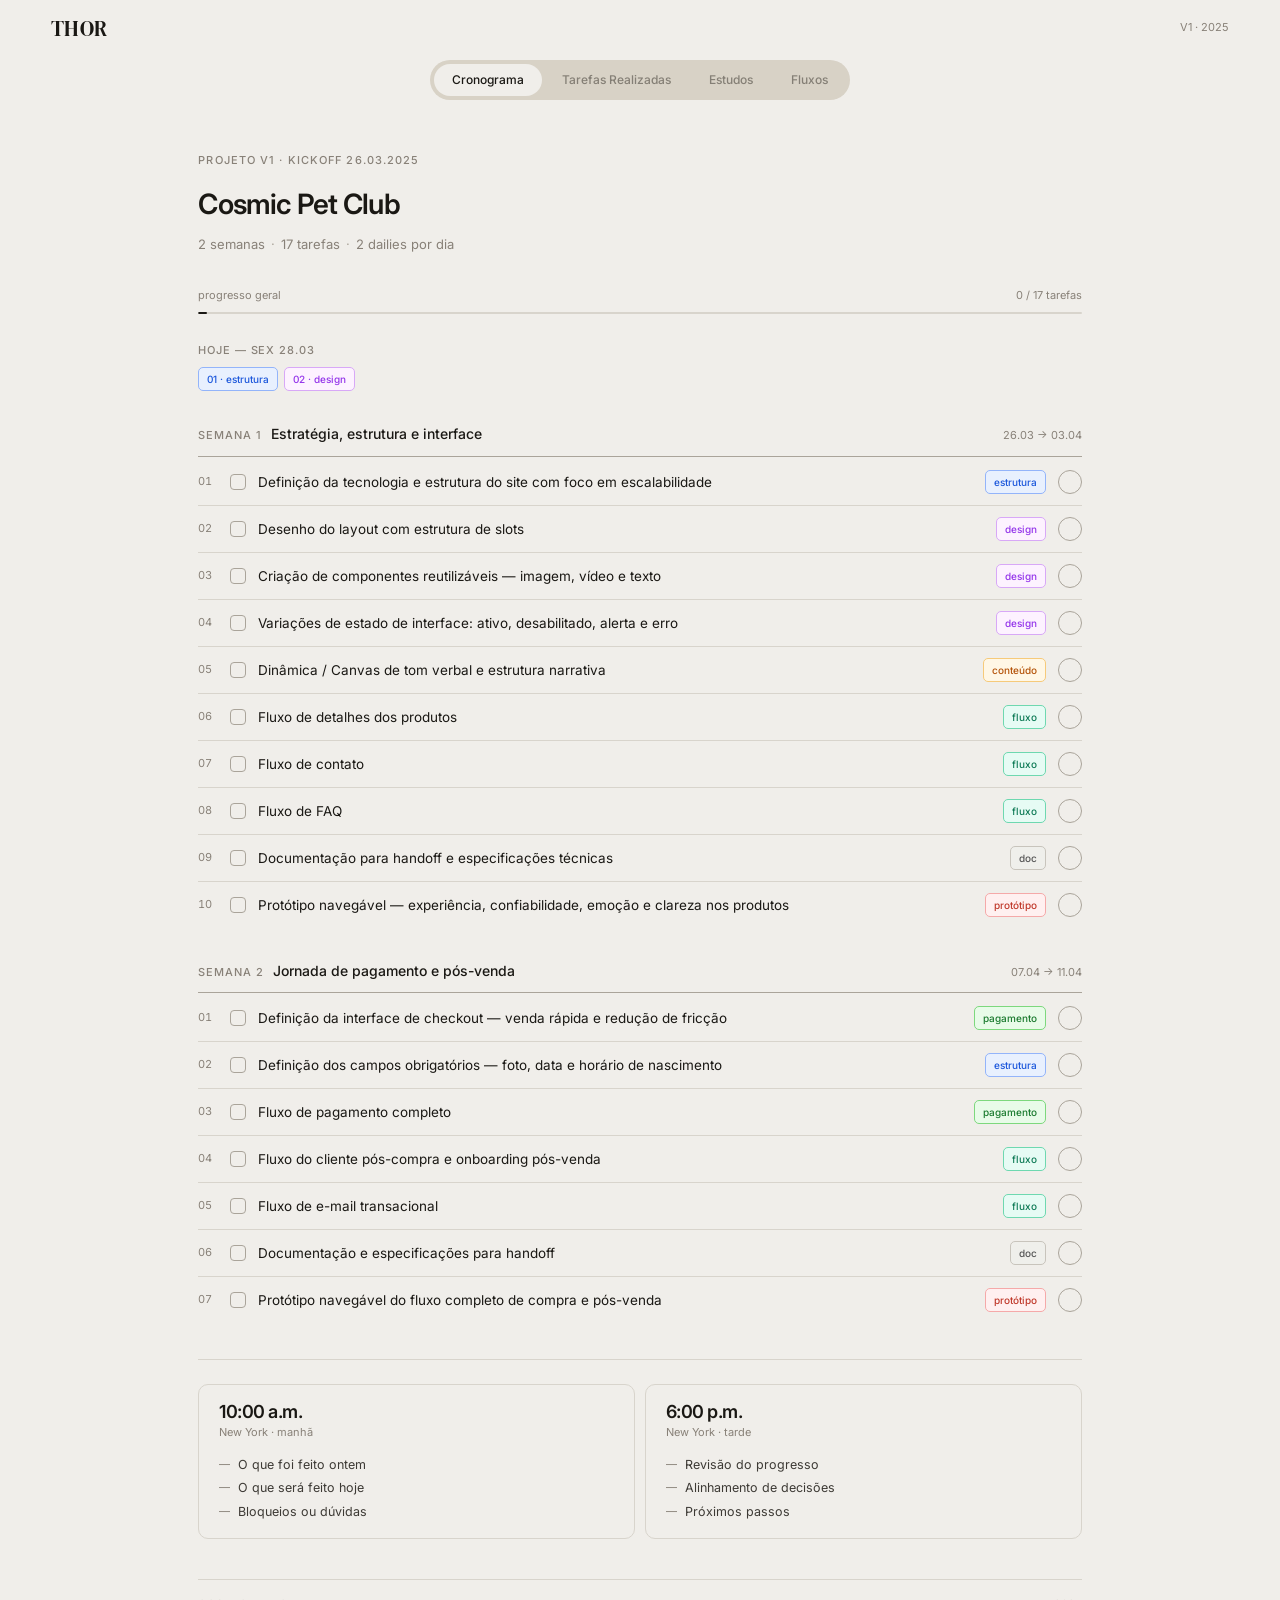
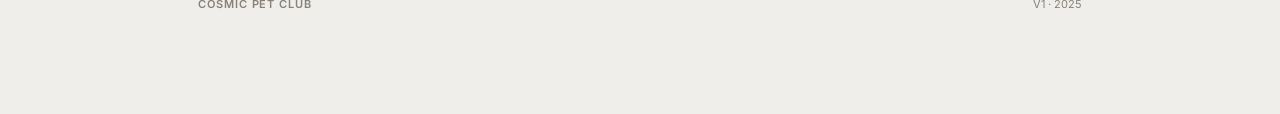
==== commit 9ca2d63f: "Update index.html" ====
--- a/index.html
+++ b/index.html
@@ -3,340 +3,656 @@
 <head>
 <meta charset="UTF-8">
 <meta name="viewport" content="width=device-width, initial-scale=1.0">
-<title>Diagnóstico UX · Cosmic Pet Club</title>
+<title>THOR — Cosmic Pet Club V1</title>
+<link href="https://fonts.googleapis.com/css2?family=Inter:wght@400;500;600&family=DM+Serif+Display:ital@0;1&display=swap" rel="stylesheet">
 <style>
-  *, *::before, *::after { box-sizing: border-box; margin: 0; padding: 0; }
-
-  :root {
-    --text: #1a1a1a;
-    --muted: #6b6b6b;
-    --faint: #999;
-    --border: #e5e5e5;
-    --bg: #ffffff;
-    --surface: #f7f7f5;
-    --accent: #1a1a1a;
-    --tag-bg: #f0f0ec;
-    --warn: #c0392b;
-    --caution: #b7600a;
-    --ok: #2a6e3f;
-  }
-
-  body {
-    font-family: -apple-system, BlinkMacSystemFont, 'Inter', 'Helvetica Neue', sans-serif;
-    background: var(--bg);
-    color: var(--text);
-    font-size: 15px;
-    line-height: 1.7;
-    -webkit-font-smoothing: antialiased;
-  }
-
-  .wrap { max-width: 740px; margin: 0 auto; padding: 64px 24px 100px; }
-
-  /* Header */
-  .doc-meta { display: flex; align-items: center; justify-content: space-between; margin-bottom: 56px; padding-bottom: 20px; border-bottom: 1px solid var(--border); }
-  .doc-meta-left { font-size: 13px; color: var(--faint); }
-  .doc-meta-left strong { color: var(--muted); font-weight: 500; }
-  .doc-tag { font-size: 11px; font-weight: 500; letter-spacing: 0.08em; text-transform: uppercase; color: var(--faint); background: var(--tag-bg); padding: 4px 10px; border-radius: 4px; }
-
-  h1 { font-size: 32px; font-weight: 500; letter-spacing: -0.02em; line-height: 1.2; margin-bottom: 14px; }
-  .lead { font-size: 16px; color: var(--muted); line-height: 1.7; max-width: 560px; margin-bottom: 48px; padding-bottom: 48px; border-bottom: 1px solid var(--border); }
-
-  /* Seção */
-  .sec { margin-bottom: 56px; }
-  .sec-label { font-size: 11px; font-weight: 600; letter-spacing: 0.1em; text-transform: uppercase; color: var(--faint); margin-bottom: 20px; }
-
-  /* Diagnóstico */
-  .diag-list { display: flex; flex-direction: column; gap: 0; }
-  .diag-item { display: grid; grid-template-columns: 28px 1fr; gap: 16px; padding: 18px 0; border-bottom: 1px solid var(--border); align-items: start; }
-  .diag-item:first-child { border-top: 1px solid var(--border); }
-  .diag-num { font-size: 12px; color: var(--faint); padding-top: 2px; }
-  .diag-content {}
-  .diag-title { font-size: 14px; font-weight: 500; margin-bottom: 4px; }
-  .diag-title.warn { color: var(--warn); }
-  .diag-title.caution { color: var(--caution); }
-  .diag-body { font-size: 13px; color: var(--muted); line-height: 1.65; }
-
-  /* Jornada */
-  .journey { display: grid; grid-template-columns: repeat(6, 1fr); gap: 1px; background: var(--border); border: 1px solid var(--border); border-radius: 6px; overflow: hidden; margin-bottom: 12px; }
-  .j-step { background: var(--bg); padding: 14px 12px; }
-  .j-step.gap { background: #fdf5f5; }
-  .j-num { font-size: 10px; color: var(--faint); margin-bottom: 4px; }
-  .j-title { font-size: 12px; font-weight: 500; margin-bottom: 4px; color: var(--text); }
-  .j-step.gap .j-title { color: var(--warn); }
-  .j-desc { font-size: 11px; color: var(--muted); line-height: 1.5; }
-  .journey-legend { display: flex; gap: 20px; font-size: 11px; color: var(--faint); }
-  .journey-legend span { display: flex; align-items: center; gap: 5px; }
-  .dot { width: 8px; height: 8px; border-radius: 2px; display: inline-block; }
-
-  /* MVP */
-  .mvp-list { display: flex; flex-direction: column; gap: 0; }
-  .mvp-item { display: grid; grid-template-columns: 20px 1fr; gap: 14px; padding: 16px 0; border-bottom: 1px solid var(--border); }
-  .mvp-item:first-child { border-top: 1px solid var(--border); }
-  .mvp-check { width: 16px; height: 16px; border: 1.5px solid var(--border); border-radius: 4px; margin-top: 3px; display: flex; align-items: center; justify-content: center; }
-  .mvp-check svg { width: 9px; height: 9px; stroke: var(--ok); fill: none; stroke-width: 2.5; stroke-linecap: round; stroke-linejoin: round; }
-  .mvp-title { font-size: 14px; font-weight: 500; margin-bottom: 3px; }
-  .mvp-desc { font-size: 13px; color: var(--muted); line-height: 1.6; }
-
-  /* Arquitetura */
-  .arch { display: flex; flex-direction: column; gap: 10px; }
-  .arch-row { display: flex; gap: 8px; align-items: center; }
-  .arch-lbl { font-size: 11px; color: var(--faint); min-width: 64px; }
-  .arch-box { font-size: 12px; padding: 8px 14px; border: 1px solid var(--border); border-radius: 5px; color: var(--text); }
-  .arch-box.primary { border-color: var(--text); font-weight: 500; }
-  .arch-box.service { background: var(--surface); color: var(--muted); }
-  .arch-box.support { color: var(--faint); }
-
-  /* Prioridades */
-  .prio-list { display: flex; flex-direction: column; gap: 0; }
-  .prio-item { display: flex; justify-content: space-between; align-items: baseline; padding: 13px 0; border-bottom: 1px solid var(--border); gap: 16px; }
-  .prio-item:first-child { border-top: 1px solid var(--border); }
-  .prio-text { font-size: 13px; color: var(--text); }
-  .badge { font-size: 11px; font-weight: 500; padding: 3px 9px; border-radius: 20px; white-space: nowrap; }
-  .badge.now { background: #eef6f1; color: var(--ok); }
-  .badge.later { background: #fef4e8; color: var(--caution); }
-  .badge.skip { background: var(--tag-bg); color: var(--faint); }
-
-  /* Conclusão */
-  .conclusion { background: var(--surface); border-radius: 8px; padding: 28px 28px; margin-bottom: 56px; }
-  .conclusion p { font-size: 14px; color: var(--muted); line-height: 1.8; }
-  .conclusion p + p { margin-top: 12px; }
-
-  /* Footer */
-  .doc-footer { padding-top: 32px; border-top: 1px solid var(--border); display: flex; justify-content: space-between; align-items: center; font-size: 12px; color: var(--faint); flex-wrap: wrap; gap: 8px; }
-
-  @media (max-width: 600px) {
-    h1 { font-size: 24px; }
-    .journey { grid-template-columns: repeat(2, 1fr); }
-    .doc-meta { flex-direction: column; align-items: flex-start; gap: 10px; }
-    .prio-item { flex-direction: column; gap: 4px; }
-  }
+*,*::before,*::after{box-sizing:border-box;margin:0;padding:0}
+:root{
+  --bg:#F0EEEA;
+  --border:#D8D4CC;
+  --border-strong:#AAA49A;
+  --text-primary:#1A1814;
+  --text-secondary:#3D3A35;
+  --text-tertiary:#888178;
+  --header-h:56px;
+  --nav-h:48px;
+  --pill-bg:#D8D2C6;
+  --pill-active:#FFFFFF;
+}
+
+body{background:var(--bg);color:var(--text-primary);font-family:'Inter',-apple-system,sans-serif;font-size:14px;line-height:1.6;-webkit-font-smoothing:antialiased;min-height:100vh}
+
+/* ── HEADER ── */
+.header{
+  position:fixed;top:0;left:0;right:0;height:var(--header-h);
+  background:var(--bg);
+  display:flex;align-items:center;justify-content:space-between;
+  padding:0 clamp(20px,4vw,56px);
+  z-index:100;
+  transition:transform 0.3s cubic-bezier(0.4,0,0.2,1);
+}
+.logo{font-family:'DM Serif Display',serif;font-size:21px;color:var(--text-primary);letter-spacing:0.01em;line-height:1}
+.ver-tag{font-size:11px;color:var(--text-tertiary)}
+
+/* ── NAV STRIP ── */
+.nav-strip{
+  position:fixed;top:var(--header-h);left:0;right:0;height:var(--nav-h);
+  background:var(--bg);
+  display:flex;align-items:center;justify-content:center;
+  z-index:95;
+  transition:transform 0.3s cubic-bezier(0.4,0,0.2,1);
+}
+.header.hidden{transform:translateY(calc(-1 * (var(--header-h) + var(--nav-h))))}
+.nav-strip.hidden{transform:translateY(calc(-1 * (var(--header-h) + var(--nav-h))))}
+.pill-nav{
+  display:flex;align-items:center;
+  background:var(--pill-bg);
+  border-radius:100px;padding:4px;gap:2px;position:relative;
+}
+.pill-slider{
+  position:absolute;top:4px;left:4px;height:calc(100% - 8px);
+  background:var(--bg);border-radius:100px;
+  transition:left 0.28s cubic-bezier(0.4,0,0.2,1),width 0.28s cubic-bezier(0.4,0,0.2,1);
+  z-index:0;pointer-events:none;
+}
+.pill-item{
+  position:relative;z-index:1;
+  padding:6px 18px;border-radius:100px;
+  font-size:12px;font-weight:500;
+  color:rgba(30,26,20,0.45);
+  cursor:pointer;transition:color 0.2s;white-space:nowrap;user-select:none;
+}
+.pill-item:hover{color:rgba(30,26,20,0.8)}
+.pill-item.active{color:var(--text-primary);font-weight:500}
+
+/* ── MAIN ── */
+.main{
+  padding-top:calc(var(--header-h) + var(--nav-h) + 48px);
+  padding-bottom:100px;
+}
+.page-content{
+  max-width:min(960px, 92vw);
+  margin:0 auto;
+  padding:0 clamp(16px,3vw,48px);
+}
+.tab-panel{display:none}.tab-panel.active{display:block}
+
+/* ── TYPOGRAPHY ── */
+.eyebrow{font-size:11px;font-weight:500;letter-spacing:0.1em;text-transform:uppercase;color:var(--text-tertiary);margin-bottom:12px}
+.sec-title{font-size:clamp(20px,3vw,28px);font-weight:600;letter-spacing:-0.03em;margin-bottom:8px}
+.sec-meta{font-size:13px;color:var(--text-tertiary);margin-bottom:32px;display:flex;gap:6px;flex-wrap:wrap;align-items:center}
+.sec-meta .sep{color:var(--border-strong)}
+
+/* ── PROGRESS ── */
+.progress-section{margin-bottom:28px}
+.progress-top{display:flex;justify-content:space-between;font-size:11px;color:var(--text-tertiary);margin-bottom:7px}
+.progress-track{height:2px;background:var(--border);border-radius:2px;overflow:hidden}
+.progress-fill{height:100%;width:1%;background:var(--text-primary);border-radius:2px;transition:width 0.4s ease}
+
+/* ── TODAY INLINE ── */
+.today-block{margin-bottom:32px}
+.today-label{font-size:11px;font-weight:500;letter-spacing:0.08em;text-transform:uppercase;color:var(--text-tertiary);margin-bottom:8px}
+.today-chips{display:flex;gap:6px;flex-wrap:wrap}
+
+/* ── TAGS / CHIPS ── */
+.chip,.task-tag{font-size:10px;font-weight:500;border-radius:5px;padding:3px 8px;border:1px solid transparent;white-space:nowrap}
+.tag-estrutura{background:#E8F0FE;color:#1A56DB;border-color:#93B4FA}
+.tag-design   {background:#FDF2FF;color:#9333EA;border-color:#D8A8F7}
+.tag-conteudo {background:#FFF7E6;color:#B45309;border-color:#F6CA7A}
+.tag-fluxo    {background:#E6FBF4;color:#0D7A55;border-color:#6ED8B0}
+.tag-doc      {background:#EFEFEB;color:#555;   border-color:#C8C4BC}
+.tag-prototipo{background:#FFF0F0;color:#C0392B;border-color:#F5A9A9}
+.tag-pagamento{background:#E8FBE8;color:#1A7A2E;border-color:#7DD87D}
+.task-item.done .task-tag{background:#E8E6E2!important;color:#AAA49A!important;border-color:#C8C4BC!important}
+
+/* ── WEEK ── */
+.week-block{margin-bottom:32px}
+.week-head{display:flex;align-items:baseline;justify-content:space-between;padding-bottom:10px;border-bottom:1.5px solid var(--border-strong);margin-bottom:2px;gap:12px;flex-wrap:wrap}
+.week-left{display:flex;align-items:baseline;gap:10px}
+.week-label{font-size:11px;font-weight:500;letter-spacing:0.08em;text-transform:uppercase;color:var(--text-tertiary)}
+.week-name{font-size:14px;font-weight:500;color:var(--text-primary)}
+.week-dates{font-size:11px;color:var(--text-tertiary);white-space:nowrap}
+
+/* ── TASKS ── */
+.task-list{display:flex;flex-direction:column}
+.task-item{display:flex;align-items:center;gap:12px;padding:11px 0;border-bottom:1px solid var(--border);user-select:none}
+.task-item:last-child{border-bottom:none}
+.task-item:hover{opacity:0.75}
+.task-num{font-size:11px;color:var(--text-tertiary);min-width:20px;flex-shrink:0;font-variant-numeric:tabular-nums}
+
+/* checkbox — vazado, quando selected fica com ponto interno */
+.checkbox{
+  width:16px;height:16px;
+  border:1.5px solid var(--border-strong);
+  border-radius:4px;flex-shrink:0;
+  display:flex;align-items:center;justify-content:center;
+  transition:all 0.12s;cursor:pointer;
+  background:transparent;
+}
+.task-item.selected .checkbox{border-color:var(--text-primary)}
+.task-item.selected .checkbox::after{content:'';width:7px;height:7px;border-radius:2px;background:var(--text-primary)}
+
+.task-body{flex:1;display:flex;align-items:center;justify-content:space-between;gap:12px}
+.task-text{font-size:13.5px;color:var(--text-primary);line-height:1.5;flex:1}
+.task-item.done .task-text{color:var(--text-tertiary);text-decoration:line-through;text-decoration-color:var(--border-strong)}
+
+/* done icon — circle outline, fills green when done */
+.done-icon{
+  width:24px;height:24px;border-radius:50%;
+  border:1.5px solid var(--border-strong);
+  display:flex;align-items:center;justify-content:center;
+  cursor:pointer;flex-shrink:0;transition:all 0.15s;
+  background:transparent;
+}
+.done-icon:hover{border-color:var(--text-primary)}
+.done-icon svg{display:none}
+.task-item.done .done-icon{background:#22C55E;border-color:#22C55E}
+.task-item.done .done-icon svg{display:block}
+
+/* ── DAILY CARDS ── */
+.daily-grid{display:grid;grid-template-columns:1fr 1fr;gap:10px;margin-top:36px;padding-top:24px;border-top:1px solid var(--border)}
+@media(max-width:520px){.daily-grid{grid-template-columns:1fr}}
+.daily-card{background:transparent;border:1px solid var(--border);border-radius:10px;padding:18px 20px}
+.daily-card-time{font-size:18px;font-weight:600;letter-spacing:-0.03em;line-height:1;margin-bottom:3px;color:var(--text-primary)}
+.daily-card-tz{font-size:11px;color:var(--text-tertiary);margin-bottom:14px}
+.daily-card-items{display:flex;flex-direction:column;gap:6px}
+.daily-card-item{display:flex;gap:8px;font-size:12.5px;color:var(--text-secondary);line-height:1.4}
+.daily-card-item::before{content:'—';color:var(--text-tertiary);flex-shrink:0;font-size:11px;margin-top:1px}
+
+/* ── PAGE FOOTER ── */
+.page-footer{margin-top:40px;padding-top:16px;border-top:1px solid var(--border);display:flex;justify-content:space-between;font-size:11px;color:var(--text-tertiary)}
+.page-footer-brand{font-weight:600;letter-spacing:0.08em;text-transform:uppercase}
+
+/* ── TAREFAS REALIZADAS ── */
+.realized-empty{display:flex;flex-direction:column;align-items:center;gap:10px;padding:64px 32px;text-align:center}
+.realized-empty-icon{font-size:32px}
+.realized-empty-text{font-size:13px;color:var(--text-tertiary);line-height:1.6}
+.day-card{border:1px solid var(--border);border-radius:10px;padding:20px;margin-bottom:12px}
+.day-card-header{display:flex;align-items:center;justify-content:space-between;margin-bottom:12px}
+.day-card-date{font-size:13px;font-weight:600;color:var(--text-primary)}
+.day-card-tasks{display:flex;gap:6px;flex-wrap:wrap;margin-bottom:12px}
+.reaction-row{display:flex;gap:6px;margin-top:10px;padding-top:10px;border-top:1px solid var(--border)}
+.reaction-btn{width:32px;height:32px;border-radius:8px;background:transparent;border:1px solid var(--border);cursor:pointer;font-size:15px;display:flex;align-items:center;justify-content:center;transition:all 0.12s}
+.reaction-btn:hover{transform:scale(1.1);border-color:var(--border-strong)}
+.reaction-btn.selected{border-color:var(--text-primary);background:var(--text-primary)}
+.done-task-text{font-size:12px;color:var(--text-secondary);margin-bottom:6px;line-height:1.5}
+
+/* ── ANÁLISE ── */
+.analysis-hero{margin-bottom:36px}
+.analysis-tag{display:inline-block;background:var(--border);color:var(--text-secondary);font-size:10px;font-weight:500;padding:3px 10px;border-radius:20px;margin-bottom:12px}
+.analysis-hero h1{font-family:'DM Serif Display',serif;font-size:clamp(24px,4vw,36px);line-height:1.15;color:var(--text-primary);margin-bottom:10px}
+.analysis-hero p{font-size:14px;color:var(--text-secondary);line-height:1.7;max-width:560px}
+.a-grid{display:grid;grid-template-columns:repeat(auto-fit,minmax(200px,1fr));gap:10px;margin-bottom:32px}
+.a-card{border:1px solid var(--border);border-radius:10px;padding:18px 20px}
+.a-card-label{font-size:10px;font-weight:500;letter-spacing:0.08em;text-transform:uppercase;color:var(--text-tertiary);margin-bottom:8px}
+.a-card-title{font-size:14px;font-weight:600;color:var(--text-primary);margin-bottom:5px}
+.a-card-text{font-size:12.5px;color:var(--text-secondary);line-height:1.6}
+.a-divider{height:1px;background:var(--border);margin:28px 0}
+.a-section-title{font-size:15px;font-weight:600;color:var(--text-primary);margin-bottom:14px}
+.issue-list{display:flex;flex-direction:column;gap:8px;margin-bottom:28px}
+.issue-item{border:1px solid var(--border);border-radius:10px;padding:14px 16px;display:flex;gap:12px}
+.issue-dot{width:8px;height:8px;border-radius:50%;flex-shrink:0;margin-top:5px}
+.issue-dot.critical{background:#E24B4A}
+.issue-dot.important{background:#BA7517}
+.issue-dot.enhancement{background:#1D9E75}
+.issue-title{font-size:13.5px;font-weight:500;color:var(--text-primary);margin-bottom:4px}
+.issue-body{font-size:12.5px;color:var(--text-secondary);line-height:1.6}
+.stats-row{display:grid;grid-template-columns:repeat(auto-fit,minmax(130px,1fr));gap:10px;margin-bottom:28px}
+.stat-card{border:1px solid var(--border);border-radius:10px;padding:16px}
+.stat-val{font-size:22px;font-weight:600;color:var(--text-primary);letter-spacing:-0.02em;line-height:1;margin-bottom:6px}
+.stat-label{font-size:11px;color:var(--text-tertiary);line-height:1.4}
+.tl-list{display:flex;flex-direction:column}
+.tl-item{display:flex;gap:16px;padding-bottom:22px;position:relative}
+.tl-item:last-child{padding-bottom:0}
+.tl-item:not(:last-child)::before{content:'';position:absolute;left:7px;top:18px;bottom:0;width:1px;background:var(--border)}
+.tl-dot{width:16px;height:16px;border-radius:50%;border:2px solid var(--border);background:var(--bg);flex-shrink:0;margin-top:2px;z-index:1}
+.tl-dot.done{background:var(--text-primary);border-color:var(--text-primary)}
+.tl-dot.now{background:#22C55E;border-color:#22C55E}
+.tl-tag{font-size:10px;font-weight:500;letter-spacing:0.06em;text-transform:uppercase;color:var(--text-tertiary);margin-bottom:3px}
+.tl-title{font-size:14px;font-weight:500;color:var(--text-primary);margin-bottom:3px}
+.tl-text{font-size:12.5px;color:var(--text-secondary);line-height:1.6}
+
+/* ── FLUXOS EMPTY ── */
+.flow-empty{display:flex;flex-direction:column;align-items:center;gap:12px;padding:80px 32px;text-align:center}
+.flow-empty-icon{font-size:36px}
+.flow-empty-title{font-size:15px;font-weight:500;color:var(--text-primary)}
+.flow-empty-sub{font-size:13px;color:var(--text-tertiary);line-height:1.6;max-width:280px}
+
+/* ── RESPONSIVE ── */
+@media(max-width:768px){
+  .pill-item{padding:6px 12px;font-size:11px}
+  .task-text{font-size:13px}
+  .sec-title{font-size:20px}
+}
+@media(max-width:480px){
+  .pill-item{padding:5px 9px;font-size:10px}
+  .week-head{flex-direction:column;gap:4px}
+  .task-body{flex-wrap:wrap}
+  .task-tag{align-self:flex-start}
+}
 </style>
 </head>
 <body>
-<div class="wrap">
-
-  <div class="doc-meta">
-    <div class="doc-meta-left"><strong>Cosmic Pet Club</strong> · Diagnóstico UX</div>
-    <div class="doc-tag">V1 MVP</div>
+
+<!-- HEADER -->
+<header class="header">
+  <div class="logo">THOR</div>
+  <span class="ver-tag">V1 · 2025</span>
+</header>
+
+<!-- NAV STRIP -->
+<div class="nav-strip">
+  <nav class="pill-nav" id="pillNav">
+    <div class="pill-slider" id="pillSlider"></div>
+    <div class="pill-item active" data-tab="cronograma" onclick="switchTab(this)">Cronograma</div>
+    <div class="pill-item" data-tab="realizadas" onclick="switchTab(this)">Tarefas Realizadas</div>
+    <div class="pill-item" data-tab="analise" onclick="switchTab(this)">Estudos</div>
+    <div class="pill-item" data-tab="fluxos" onclick="switchTab(this)">Fluxos</div>
+  </nav>
+</div>
+
+<!-- MAIN -->
+<main class="main">
+  <div class="page-content">
+
+    <!-- CRONOGRAMA -->
+    <div class="tab-panel active" id="tab-cronograma">
+      <div class="eyebrow">Projeto V1 · Kickoff 26.03.2025</div>
+      <h1 class="sec-title">Cosmic Pet Club</h1>
+      <div class="sec-meta">
+        <span>2 semanas</span><span class="sep">·</span>
+        <span>17 tarefas</span><span class="sep">·</span>
+        <span>2 dailies por dia</span>
+      </div>
+
+      <div class="progress-section">
+        <div class="progress-top"><span>progresso geral</span><span id="progress-label">0 / 17 tarefas</span></div>
+        <div class="progress-track"><div class="progress-fill" id="progress-bar"></div></div>
+      </div>
+
+      <!-- HOJE -->
+      <div class="today-block">
+        <div class="today-label">Hoje — Sex 28.03</div>
+        <div class="today-chips">
+          <span class="chip tag-estrutura">01 · estrutura</span>
+          <span class="chip tag-design">02 · design</span>
+        </div>
+      </div>
+
+      <!-- SEMANA 1 -->
+      <div class="week-block">
+        <div class="week-head">
+          <div class="week-left"><span class="week-label">Semana 1</span><span class="week-name">Estratégia, estrutura e interface</span></div>
+          <span class="week-dates">26.03 → 03.04</span>
+        </div>
+        <div class="task-list">
+
+          <div class="task-item" data-num="01" data-text="Definição da tecnologia e estrutura do site com foco em escalabilidade" data-tag="estrutura">
+            <span class="task-num">01</span>
+            <div class="checkbox" onclick="selectTask(this.closest('.task-item'))"></div>
+            <div class="task-body"><span class="task-text">Definição da tecnologia e estrutura do site com foco em escalabilidade</span><span class="task-tag tag-estrutura">estrutura</span></div>
+            <div class="done-icon" onclick="doneTask(this.closest('.task-item'))"><svg width="10" height="8" viewBox="0 0 10 8" fill="none"><path d="M1 4L4 7L9 1" stroke="white" stroke-width="1.6" stroke-linecap="round" stroke-linejoin="round"/></svg></div>
+          </div>
+
+          <div class="task-item" data-num="02" data-text="Desenho do layout com estrutura de slots" data-tag="design">
+            <span class="task-num">02</span>
+            <div class="checkbox" onclick="selectTask(this.closest('.task-item'))"></div>
+            <div class="task-body"><span class="task-text">Desenho do layout com estrutura de slots</span><span class="task-tag tag-design">design</span></div>
+            <div class="done-icon" onclick="doneTask(this.closest('.task-item'))"><svg width="10" height="8" viewBox="0 0 10 8" fill="none"><path d="M1 4L4 7L9 1" stroke="white" stroke-width="1.6" stroke-linecap="round" stroke-linejoin="round"/></svg></div>
+          </div>
+
+          <div class="task-item" data-num="03" data-text="Criação de componentes reutilizáveis — imagem, vídeo e texto" data-tag="design">
+            <span class="task-num">03</span>
+            <div class="checkbox" onclick="selectTask(this.closest('.task-item'))"></div>
+            <div class="task-body"><span class="task-text">Criação de componentes reutilizáveis — imagem, vídeo e texto</span><span class="task-tag tag-design">design</span></div>
+            <div class="done-icon" onclick="doneTask(this.closest('.task-item'))"><svg width="10" height="8" viewBox="0 0 10 8" fill="none"><path d="M1 4L4 7L9 1" stroke="white" stroke-width="1.6" stroke-linecap="round" stroke-linejoin="round"/></svg></div>
+          </div>
+
+          <div class="task-item" data-num="04" data-text="Variações de estado de interface: ativo, desabilitado, alerta e erro" data-tag="design">
+            <span class="task-num">04</span>
+            <div class="checkbox" onclick="selectTask(this.closest('.task-item'))"></div>
+            <div class="task-body"><span class="task-text">Variações de estado de interface: ativo, desabilitado, alerta e erro</span><span class="task-tag tag-design">design</span></div>
+            <div class="done-icon" onclick="doneTask(this.closest('.task-item'))"><svg width="10" height="8" viewBox="0 0 10 8" fill="none"><path d="M1 4L4 7L9 1" stroke="white" stroke-width="1.6" stroke-linecap="round" stroke-linejoin="round"/></svg></div>
+          </div>
+
+          <div class="task-item" data-num="05" data-text="Dinâmica / Canvas de tom verbal e estrutura narrativa" data-tag="conteudo">
+            <span class="task-num">05</span>
+            <div class="checkbox" onclick="selectTask(this.closest('.task-item'))"></div>
+            <div class="task-body"><span class="task-text">Dinâmica / Canvas de tom verbal e estrutura narrativa</span><span class="task-tag tag-conteudo">conteúdo</span></div>
+            <div class="done-icon" onclick="doneTask(this.closest('.task-item'))"><svg width="10" height="8" viewBox="0 0 10 8" fill="none"><path d="M1 4L4 7L9 1" stroke="white" stroke-width="1.6" stroke-linecap="round" stroke-linejoin="round"/></svg></div>
+          </div>
+
+          <div class="task-item" data-num="06" data-text="Fluxo de detalhes dos produtos" data-tag="fluxo">
+            <span class="task-num">06</span>
+            <div class="checkbox" onclick="selectTask(this.closest('.task-item'))"></div>
+            <div class="task-body"><span class="task-text">Fluxo de detalhes dos produtos</span><span class="task-tag tag-fluxo">fluxo</span></div>
+            <div class="done-icon" onclick="doneTask(this.closest('.task-item'))"><svg width="10" height="8" viewBox="0 0 10 8" fill="none"><path d="M1 4L4 7L9 1" stroke="white" stroke-width="1.6" stroke-linecap="round" stroke-linejoin="round"/></svg></div>
+          </div>
+
+          <div class="task-item" data-num="07" data-text="Fluxo de contato" data-tag="fluxo">
+            <span class="task-num">07</span>
+            <div class="checkbox" onclick="selectTask(this.closest('.task-item'))"></div>
+            <div class="task-body"><span class="task-text">Fluxo de contato</span><span class="task-tag tag-fluxo">fluxo</span></div>
+            <div class="done-icon" onclick="doneTask(this.closest('.task-item'))"><svg width="10" height="8" viewBox="0 0 10 8" fill="none"><path d="M1 4L4 7L9 1" stroke="white" stroke-width="1.6" stroke-linecap="round" stroke-linejoin="round"/></svg></div>
+          </div>
+
+          <div class="task-item" data-num="08" data-text="Fluxo de FAQ" data-tag="fluxo">
+            <span class="task-num">08</span>
+            <div class="checkbox" onclick="selectTask(this.closest('.task-item'))"></div>
+            <div class="task-body"><span class="task-text">Fluxo de FAQ</span><span class="task-tag tag-fluxo">fluxo</span></div>
+            <div class="done-icon" onclick="doneTask(this.closest('.task-item'))"><svg width="10" height="8" viewBox="0 0 10 8" fill="none"><path d="M1 4L4 7L9 1" stroke="white" stroke-width="1.6" stroke-linecap="round" stroke-linejoin="round"/></svg></div>
+          </div>
+
+          <div class="task-item" data-num="09" data-text="Documentação para handoff e especificações técnicas" data-tag="doc">
+            <span class="task-num">09</span>
+            <div class="checkbox" onclick="selectTask(this.closest('.task-item'))"></div>
+            <div class="task-body"><span class="task-text">Documentação para handoff e especificações técnicas</span><span class="task-tag tag-doc">doc</span></div>
+            <div class="done-icon" onclick="doneTask(this.closest('.task-item'))"><svg width="10" height="8" viewBox="0 0 10 8" fill="none"><path d="M1 4L4 7L9 1" stroke="white" stroke-width="1.6" stroke-linecap="round" stroke-linejoin="round"/></svg></div>
+          </div>
+
+          <div class="task-item" data-num="10" data-text="Protótipo navegável — experiência, confiabilidade, emoção e clareza" data-tag="prototipo">
+            <span class="task-num">10</span>
+            <div class="checkbox" onclick="selectTask(this.closest('.task-item'))"></div>
+            <div class="task-body"><span class="task-text">Protótipo navegável — experiência, confiabilidade, emoção e clareza nos produtos</span><span class="task-tag tag-prototipo">protótipo</span></div>
+            <div class="done-icon" onclick="doneTask(this.closest('.task-item'))"><svg width="10" height="8" viewBox="0 0 10 8" fill="none"><path d="M1 4L4 7L9 1" stroke="white" stroke-width="1.6" stroke-linecap="round" stroke-linejoin="round"/></svg></div>
+          </div>
+
+        </div>
+      </div>
+
+      <!-- SEMANA 2 -->
+      <div class="week-block">
+        <div class="week-head">
+          <div class="week-left"><span class="week-label">Semana 2</span><span class="week-name">Jornada de pagamento e pós-venda</span></div>
+          <span class="week-dates">07.04 → 11.04</span>
+        </div>
+        <div class="task-list">
+
+          <div class="task-item" data-num="01" data-text="Definição da interface de checkout — venda rápida e redução de fricção" data-tag="pagamento">
+            <span class="task-num">01</span>
+            <div class="checkbox" onclick="selectTask(this.closest('.task-item'))"></div>
+            <div class="task-body"><span class="task-text">Definição da interface de checkout — venda rápida e redução de fricção</span><span class="task-tag tag-pagamento">pagamento</span></div>
+            <div class="done-icon" onclick="doneTask(this.closest('.task-item'))"><svg width="10" height="8" viewBox="0 0 10 8" fill="none"><path d="M1 4L4 7L9 1" stroke="white" stroke-width="1.6" stroke-linecap="round" stroke-linejoin="round"/></svg></div>
+          </div>
+
+          <div class="task-item" data-num="02" data-text="Definição dos campos obrigatórios — foto, data e horário de nascimento" data-tag="estrutura">
+            <span class="task-num">02</span>
+            <div class="checkbox" onclick="selectTask(this.closest('.task-item'))"></div>
+            <div class="task-body"><span class="task-text">Definição dos campos obrigatórios — foto, data e horário de nascimento</span><span class="task-tag tag-estrutura">estrutura</span></div>
+            <div class="done-icon" onclick="doneTask(this.closest('.task-item'))"><svg width="10" height="8" viewBox="0 0 10 8" fill="none"><path d="M1 4L4 7L9 1" stroke="white" stroke-width="1.6" stroke-linecap="round" stroke-linejoin="round"/></svg></div>
+          </div>
+
+          <div class="task-item" data-num="03" data-text="Fluxo de pagamento completo" data-tag="pagamento">
+            <span class="task-num">03</span>
+            <div class="checkbox" onclick="selectTask(this.closest('.task-item'))"></div>
+            <div class="task-body"><span class="task-text">Fluxo de pagamento completo</span><span class="task-tag tag-pagamento">pagamento</span></div>
+            <div class="done-icon" onclick="doneTask(this.closest('.task-item'))"><svg width="10" height="8" viewBox="0 0 10 8" fill="none"><path d="M1 4L4 7L9 1" stroke="white" stroke-width="1.6" stroke-linecap="round" stroke-linejoin="round"/></svg></div>
+          </div>
+
+          <div class="task-item" data-num="04" data-text="Fluxo do cliente pós-compra e onboarding pós-venda" data-tag="fluxo">
+            <span class="task-num">04</span>
+            <div class="checkbox" onclick="selectTask(this.closest('.task-item'))"></div>
+            <div class="task-body"><span class="task-text">Fluxo do cliente pós-compra e onboarding pós-venda</span><span class="task-tag tag-fluxo">fluxo</span></div>
+            <div class="done-icon" onclick="doneTask(this.closest('.task-item'))"><svg width="10" height="8" viewBox="0 0 10 8" fill="none"><path d="M1 4L4 7L9 1" stroke="white" stroke-width="1.6" stroke-linecap="round" stroke-linejoin="round"/></svg></div>
+          </div>
+
+          <div class="task-item" data-num="05" data-text="Fluxo de e-mail transacional" data-tag="fluxo">
+            <span class="task-num">05</span>
+            <div class="checkbox" onclick="selectTask(this.closest('.task-item'))"></div>
+            <div class="task-body"><span class="task-text">Fluxo de e-mail transacional</span><span class="task-tag tag-fluxo">fluxo</span></div>
+            <div class="done-icon" onclick="doneTask(this.closest('.task-item'))"><svg width="10" height="8" viewBox="0 0 10 8" fill="none"><path d="M1 4L4 7L9 1" stroke="white" stroke-width="1.6" stroke-linecap="round" stroke-linejoin="round"/></svg></div>
+          </div>
+
+          <div class="task-item" data-num="06" data-text="Documentação e especificações para handoff" data-tag="doc">
+            <span class="task-num">06</span>
+            <div class="checkbox" onclick="selectTask(this.closest('.task-item'))"></div>
+            <div class="task-body"><span class="task-text">Documentação e especificações para handoff</span><span class="task-tag tag-doc">doc</span></div>
+            <div class="done-icon" onclick="doneTask(this.closest('.task-item'))"><svg width="10" height="8" viewBox="0 0 10 8" fill="none"><path d="M1 4L4 7L9 1" stroke="white" stroke-width="1.6" stroke-linecap="round" stroke-linejoin="round"/></svg></div>
+          </div>
+
+          <div class="task-item" data-num="07" data-text="Protótipo navegável do fluxo completo de compra e pós-venda" data-tag="prototipo">
+            <span class="task-num">07</span>
+            <div class="checkbox" onclick="selectTask(this.closest('.task-item'))"></div>
+            <div class="task-body"><span class="task-text">Protótipo navegável do fluxo completo de compra e pós-venda</span><span class="task-tag tag-prototipo">protótipo</span></div>
+            <div class="done-icon" onclick="doneTask(this.closest('.task-item'))"><svg width="10" height="8" viewBox="0 0 10 8" fill="none"><path d="M1 4L4 7L9 1" stroke="white" stroke-width="1.6" stroke-linecap="round" stroke-linejoin="round"/></svg></div>
+          </div>
+
+        </div>
+      </div>
+
+      <div class="daily-grid">
+        <div class="daily-card">
+          <div class="daily-card-time">10:00 a.m.</div>
+          <div class="daily-card-tz">New York · manhã</div>
+          <div class="daily-card-items">
+            <div class="daily-card-item">O que foi feito ontem</div>
+            <div class="daily-card-item">O que será feito hoje</div>
+            <div class="daily-card-item">Bloqueios ou dúvidas</div>
+          </div>
+        </div>
+        <div class="daily-card">
+          <div class="daily-card-time">6:00 p.m.</div>
+          <div class="daily-card-tz">New York · tarde</div>
+          <div class="daily-card-items">
+            <div class="daily-card-item">Revisão do progresso</div>
+            <div class="daily-card-item">Alinhamento de decisões</div>
+            <div class="daily-card-item">Próximos passos</div>
+          </div>
+        </div>
+      </div>
+
+      <div class="page-footer">
+        <span class="page-footer-brand">Cosmic Pet Club</span>
+        <span>V1 · 2025</span>
+      </div>
+    </div>
+
+    <!-- TAREFAS REALIZADAS -->
+    <div class="tab-panel" id="tab-realizadas">
+      <div class="eyebrow">Histórico</div>
+      <h1 class="sec-title">Tarefas Realizadas</h1>
+      <div id="realizedList">
+        <div class="realized-empty" id="realizedEmpty">
+          <div class="realized-empty-icon">✓</div>
+          <div class="realized-empty-text">As tarefas concluídas aparecerão aqui,<br>agrupadas por dia.</div>
+        </div>
+      </div>
+    </div>
+
+    <!-- ESTUDOS -->
+    <div class="tab-panel" id="tab-analise">
+      <!-- GRID VIEW -->
+      <div id="estudos-grid">
+        <div class="eyebrow">Estudos</div>
+        <h1 class="sec-title">Análises & decisões</h1>
+        <p style="font-size:13px;color:var(--text-tertiary);margin-bottom:32px">Documentos de pesquisa e estratégia para orientar cada decisão do projeto.</p>
+        <div class="estudos-cards">
+          <div class="estudo-card" onclick="openEstudo('ux-strategy')">
+            <div class="estudo-emoji">🌌</div>
+            <div class="estudo-body">
+              <div class="estudo-title">Estratégia & Diagnóstico UX</div>
+              <div class="estudo-meta">24 mar. 2026 · 4 fontes</div>
+              <div class="estudo-desc">O que existe, o que falta e o que construir primeiro para o Cosmic Pet Club converter visitantes em clientes.</div>
+            </div>
+          </div>
+          <div class="estudo-card estudo-new" onclick="">
+            <div class="estudo-emoji">＋</div>
+            <div class="estudo-body">
+              <div class="estudo-title" style="color:var(--text-tertiary)">Novo estudo</div>
+              <div class="estudo-meta">Em breve</div>
+            </div>
+          </div>
+        </div>
+      </div>
+
+      <!-- DETAIL VIEW -->
+      <div id="estudos-detail" style="display:none">
+        <div style="margin-bottom:24px">
+          <button class="back-btn" onclick="closeEstudo()">← Estudos</button>
+        </div>
+        <div id="estudos-detail-content"></div>
+      </div>
+    </div>
+
+    <!-- FLUXOS -->
+    <div class="tab-panel" id="tab-fluxos">
+      <div class="flow-empty">
+        <div class="flow-empty-icon">🔀</div>
+        <div class="flow-empty-title">Fluxos</div>
+        <div class="flow-empty-sub">Ainda não chegamos aqui.<br>Os fluxos serão documentados durante a semana 1.</div>
+      </div>
+    </div>
+
   </div>
-
-  <h1>Diagnóstico UX e<br>recomendação de escopo</h1>
-  <p class="lead">A marca tem posicionamento, narrativa e proposta de valor. O que falta para lançar bem não é mais branding — é estrutura de decisão. A V1 precisa trocar amplitude por foco.</p>
-
-  <!-- 1. Diagnóstico -->
-  <div class="sec">
-    <div class="sec-label">Diagnóstico · 7 problemas identificados</div>
-    <div class="diag-list">
-      <div class="diag-item">
-        <div class="diag-num">01</div>
-        <div class="diag-content">
-          <div class="diag-title warn">Posicionamento existe, mas a conversão ainda não</div>
-          <div class="diag-body">A home comunica conceito e propósito, mas ainda não responde rápido: o que é, para quem é, quanto custa e qual é o próximo passo.</div>
-        </div>
-      </div>
-      <div class="diag-item">
-        <div class="diag-num">02</div>
-        <div class="diag-content">
-          <div class="diag-title warn">Excesso de ofertas para o estágio atual</div>
-          <div class="diag-body">Energy Healing, Astro Pet Reading, Synastry, eventos, oracle deck e coleção física — 6 frentes dispersam atenção e aumentam esforço cognitivo no momento de decisão.</div>
-        </div>
-      </div>
-      <div class="diag-item">
-        <div class="diag-num">03</div>
-        <div class="diag-content">
-          <div class="diag-title caution">A presença humana da Bruna ainda não está ativada</div>
-          <div class="diag-body">O serviço depende de confiança e credibilidade humana. A fundadora precisa de mais presença visual e narrativa — sem isso, a oferta parece abstrata demais.</div>
-        </div>
-      </div>
-      <div class="diag-item">
-        <div class="diag-num">04</div>
-        <div class="diag-content">
-          <div class="diag-title warn">Falta reduzir ansiedade de compra</div>
-          <div class="diag-body">Ausência de: prazo de entrega, formato do retorno, o que acontece após o pagamento, o que a cliente precisa enviar, confirmação por e-mail.</div>
-        </div>
-      </div>
-      <div class="diag-item">
-        <div class="diag-num">05</div>
-        <div class="diag-content">
-          <div class="diag-title caution">Arquitetura institucional, não orientada à ação</div>
-          <div class="diag-body">Home, About, Offerings, FAQ, Contact e Shop. Para lançamento, ainda está amplo. O usuário é exposto a várias possibilidades antes de entender o produto principal.</div>
-        </div>
-      </div>
-      <div class="diag-item">
-        <div class="diag-num">06</div>
-        <div class="diag-content">
-          <div class="diag-title caution">Credibilidade existe, mas a prova social é fraca</div>
-          <div class="diag-body">Para serviços de alta subjetividade, texto estático não sustenta. Vídeos curtos da Bruna e depoimentos em vídeo têm peso muito superior.</div>
-        </div>
-      </div>
-      <div class="diag-item">
-        <div class="diag-num">07</div>
-        <div class="diag-content">
-          <div class="diag-title caution">CTAs sem hierarquia e ritmo</div>
-          <div class="diag-body">Calls-to-action existem, mas sem protagonismo. Falta repetição estratégica em momentos-chave da jornada.</div>
-        </div>
-      </div>
-    </div>
-  </div>
-
-  <!-- 2. Jornada -->
-  <div class="sec">
-    <div class="sec-label">Jornada de compra · onde estão os gaps</div>
-    <div class="journey">
-      <div class="j-step">
-        <div class="j-num">01</div>
-        <div class="j-title">Descoberta</div>
-        <div class="j-desc">Identidade e universo simbólico fortes</div>
-      </div>
-      <div class="j-step">
-        <div class="j-num">02</div>
-        <div class="j-title">Entendimento</div>
-        <div class="j-desc">Manifesto presente, mas espalhado</div>
-      </div>
-      <div class="j-step gap">
-        <div class="j-num">03</div>
-        <div class="j-title">Comparação</div>
-        <div class="j-desc">Muitas ofertas sem hierarquia</div>
-      </div>
-      <div class="j-step gap">
-        <div class="j-num">04</div>
-        <div class="j-title">Confiança</div>
-        <div class="j-desc">Prova social insuficiente</div>
-      </div>
-      <div class="j-step gap">
-        <div class="j-num">05</div>
-        <div class="j-title">Decisão</div>
-        <div class="j-desc">CTA fraco, sem fluxo transacional</div>
-      </div>
-      <div class="j-step gap">
-        <div class="j-num">06</div>
-        <div class="j-title">Pós-compra</div>
-        <div class="j-desc">Sem confirmação nem instrução</div>
-      </div>
-    </div>
-    <div class="journey-legend">
-      <span><span class="dot" style="background:#e5e5e5;"></span>Funcionando</span>
-      <span><span class="dot" style="background:#f7cac9;"></span>Gap crítico</span>
-    </div>
-  </div>
-
-  <!-- 3. MVP -->
-  <div class="sec">
-    <div class="sec-label">V1 MVP · 8 entregáveis essenciais</div>
-    <div class="mvp-list">
-      <div class="mvp-item">
-        <div class="mvp-check"><svg viewBox="0 0 10 8"><polyline points="1,4 4,7 9,1"/></svg></div>
-        <div>
-          <div class="mvp-title">Foco em dois serviços</div>
-          <div class="mvp-desc">Astro Pet Reading e Energy Healing. Synastry entra como upsell ou bônus na V2.</div>
-        </div>
-      </div>
-      <div class="mvp-item">
-        <div class="mvp-check"><svg viewBox="0 0 10 8"><polyline points="1,4 4,7 9,1"/></svg></div>
-        <div>
-          <div class="mvp-title">Home como landing page de conversão</div>
-          <div class="mvp-desc">Proposta de valor → Bruna → Serviços → Como funciona → Preços → Prova social → FAQ → CTA final.</div>
-        </div>
-      </div>
-      <div class="mvp-item">
-        <div class="mvp-check"><svg viewBox="0 0 10 8"><polyline points="1,4 4,7 9,1"/></svg></div>
-        <div>
-          <div class="mvp-title">CTAs distribuídos estrategicamente</div>
-          <div class="mvp-desc">Hero → após bloco de serviço → após prova social → após FAQ → CTA final. Repetição intencional.</div>
-        </div>
-      </div>
-      <div class="mvp-item">
-        <div class="mvp-check"><svg viewBox="0 0 10 8"><polyline points="1,4 4,7 9,1"/></svg></div>
-        <div>
-          <div class="mvp-title">Fluxo mínimo de checkout</div>
-          <div class="mvp-desc">Detalhe do serviço → compra → checkout → confirmação de pagamento → e-mail → instrução do que enviar → página de obrigado.</div>
-        </div>
-      </div>
-      <div class="mvp-item">
-        <div class="mvp-check"><svg viewBox="0 0 10 8"><polyline points="1,4 4,7 9,1"/></svg></div>
-        <div>
-          <div class="mvp-title">Bloco operacional por serviço</div>
-          <div class="mvp-desc">Para quem é · o que inclui · o que enviar · prazo de entrega · formato do retorno · investimento.</div>
-        </div>
-      </div>
-      <div class="mvp-item">
-        <div class="mvp-check"><svg viewBox="0 0 10 8"><polyline points="1,4 4,7 9,1"/></svg></div>
-        <div>
-          <div class="mvp-title">Presença forte da Bruna</div>
-          <div class="mvp-desc">Foto ou vídeo principal + mini bio com experiência + fala pessoal + credenciais e técnicas.</div>
-        </div>
-      </div>
-      <div class="mvp-item">
-        <div class="mvp-check"><svg viewBox="0 0 10 8"><polyline points="1,4 4,7 9,1"/></svg></div>
-        <div>
-          <div class="mvp-title">FAQ orientado à objeção real</div>
-          <div class="mvp-desc">Como recebo a leitura? Em quanto tempo? Como funciona o healing à distância? O que acontece depois da compra?</div>
-        </div>
-      </div>
-      <div class="mvp-item">
-        <div class="mvp-check"><svg viewBox="0 0 10 8"><polyline points="1,4 4,7 9,1"/></svg></div>
-        <div>
-          <div class="mvp-title">Captura de lead com isca digital</div>
-          <div class="mvp-desc">Guia gratuito sobre energia dos pets, mini ritual para pets ansiosos ou checklist de sinais energéticos.</div>
-        </div>
-      </div>
-    </div>
-  </div>
-
-  <!-- 4. Arquitetura -->
-  <div class="sec">
-    <div class="sec-label">Arquitetura recomendada · V1</div>
-    <div class="arch">
-      <div class="arch-row">
-        <div class="arch-lbl">Principal</div>
-        <div class="arch-box primary">Home · landing page de conversão</div>
-      </div>
-      <div class="arch-row">
-        <div class="arch-lbl">Serviços</div>
-        <div class="arch-box service">Astro Pet Reading</div>
-        <div class="arch-box service">Energy Healing for Pets</div>
-      </div>
-      <div class="arch-row">
-        <div class="arch-lbl">Apoio</div>
-        <div class="arch-box support">About Bruna</div>
-        <div class="arch-box support">FAQ integrado na home</div>
-        <div class="arch-box support">Contato integrado na home</div>
-      </div>
-    </div>
-  </div>
-
-  <!-- 5. Priorização -->
-  <div class="sec">
-    <div class="sec-label">Priorização prática</div>
-    <div class="prio-list">
-      <div class="prio-item"><span class="prio-text">Reduzir para dois serviços e reorganizar a home</span><span class="badge now">Agora</span></div>
-      <div class="prio-item"><span class="prio-text">Definir CTAs e fluxo completo de compra</span><span class="badge now">Agora</span></div>
-      <div class="prio-item"><span class="prio-text">Criar páginas de detalhe dos dois serviços</span><span class="badge now">Agora</span></div>
-      <div class="prio-item"><span class="prio-text">Escrever bloco operacional de cada serviço</span><span class="badge now">Agora</span></div>
-      <div class="prio-item"><span class="prio-text">Reforçar presença humana da Bruna</span><span class="badge now">Agora</span></div>
-      <div class="prio-item"><span class="prio-text">Estruturar FAQ orientado à objeção</span><span class="badge now">Agora</span></div>
-      <div class="prio-item"><span class="prio-text">Criar captura de lead com isca digital</span><span class="badge now">Agora</span></div>
-      <div class="prio-item"><span class="prio-text">Vídeo curto da Bruna no hero ou abaixo da dobra</span><span class="badge now">Agora</span></div>
-      <div class="prio-item"><span class="prio-text">Microinterações e scroll reveal</span><span class="badge now">Agora</span></div>
-      <div class="prio-item"><span class="prio-text">Synastry como produto independente</span><span class="badge later">Depois</span></div>
-      <div class="prio-item"><span class="prio-text">Shop completo com produtos físicos</span><span class="badge later">Depois</span></div>
-      <div class="prio-item"><span class="prio-text">Eventos como vertical dedicada</span><span class="badge later">Depois</span></div>
-      <div class="prio-item"><span class="prio-text">Animações complexas e efeitos visuais elaborados</span><span class="badge skip">Não agora</span></div>
-    </div>
-  </div>
-
-  <!-- Conclusão -->
-  <div class="conclusion">
-    <p>O projeto tem marca, narrativa e proposta de valor. O que falta para lançar bem não é mais branding. É estrutura de decisão.</p>
-    <p>A V1 precisa trocar amplitude por foco. Em vez de apresentar todo o universo da marca de uma vez, o ideal é conduzir o usuário para dois serviços centrais — com clareza operacional, prova humana forte e um caminho de compra sem ruído.</p>
-    <p>Se a base funcional estiver correta, a camada de interatividade pode entrar depois como aceleração de desejo e percepção de valor.</p>
-  </div>
-
-  <div class="doc-footer">
-    <span>Diagnóstico UX · Cosmic Pet Club · 2025</span>
-    <span>Getulio · UX Design Consultant</span>
-  </div>
-
-</div>
+</main>
+
+<script>
+// NAV
+function switchTab(el){
+  document.querySelectorAll('.pill-item').forEach(i=>i.classList.remove('active'));
+  el.classList.add('active');
+  document.querySelectorAll('.tab-panel').forEach(p=>p.classList.remove('active'));
+  document.getElementById('tab-'+el.dataset.tab).classList.add('active');
+  updateSlider();
+}
+function updateSlider(){
+  const nav=document.getElementById('pillNav');
+  const active=nav.querySelector('.pill-item.active');
+  const slider=document.getElementById('pillSlider');
+  const nr=nav.getBoundingClientRect();
+  const ar=active.getBoundingClientRect();
+  slider.style.left=(ar.left-nr.left)+'px';
+  slider.style.width=ar.width+'px';
+}
+window.addEventListener('load',()=>setTimeout(updateSlider,50));
+window.addEventListener('resize',updateSlider);
+
+// TASKS
+const doneByDay={};
+function selectTask(item){item.classList.toggle('selected')}
+function doneTask(item){
+  if(item.classList.contains('done'))return;
+  item.classList.add('done');item.classList.remove('selected');
+  const today=getTodayLabel();
+  if(!doneByDay[today])doneByDay[today]=[];
+  doneByDay[today].push({num:item.dataset.num,text:item.dataset.text,tag:item.dataset.tag,reaction:''});
+  updateProgress();renderRealized();
+}
+function getTodayLabel(){
+  const d=new Date();
+  const days=['Dom','Seg','Ter','Qua','Qui','Sex','Sáb'];
+  return days[d.getDay()]+' '+String(d.getDate()).padStart(2,'0')+'/'+String(d.getMonth()+1).padStart(2,'0');
+}
+function updateProgress(){
+  const total=document.querySelectorAll('.task-item').length;
+  const done=document.querySelectorAll('.task-item.done').length;
+  const pct=Math.round((done/total)*100);
+  document.getElementById('progress-label').textContent=done+' / '+total+' tarefas';
+  document.getElementById('progress-bar').style.width=Math.max(pct,1)+'%';
+}
+const tagColors={
+  estrutura:'background:#E8F0FE;color:#1A56DB;border-color:#93B4FA',
+  design:'background:#FDF2FF;color:#9333EA;border-color:#D8A8F7',
+  conteudo:'background:#FFF7E6;color:#B45309;border-color:#F6CA7A',
+  fluxo:'background:#E6FBF4;color:#0D7A55;border-color:#6ED8B0',
+  doc:'background:#EFEFEB;color:#555;border-color:#C8C4BC',
+  prototipo:'background:#FFF0F0;color:#C0392B;border-color:#F5A9A9',
+  pagamento:'background:#E8FBE8;color:#1A7A2E;border-color:#7DD87D'
+};
+function renderRealized(){
+  const container=document.getElementById('realizedList');
+  const days=Object.keys(doneByDay);
+  if(days.length===0){container.innerHTML='<div class="realized-empty" id="realizedEmpty"><div class="realized-empty-icon">✓</div><div class="realized-empty-text">As tarefas concluídas aparecerão aqui,<br>agrupadas por dia.</div></div>';return;}
+  let html='';
+  days.forEach(day=>{
+    const tasks=doneByDay[day];
+    const chips=tasks.map(t=>`<span class="chip" style="${tagColors[t.tag]||''}">${t.num} · ${t.tag}</span>`).join('');
+    const items=tasks.map((t,i)=>{
+      const btns=['👍','🔄','❌'].map(e=>`<button class="reaction-btn${t.reaction===e?' selected':''}" onclick="setReaction('${day}',${i},'${e}',this)">${e}</button>`).join('');
+      return`<div style="padding:10px 0;border-bottom:1px solid var(--border)"><div class="done-task-text">${t.text}</div><div class="reaction-row">${btns}</div></div>`;
+    }).join('');
+    html+=`<div class="day-card"><div class="day-card-header"><span class="day-card-date">${day}</span></div><div class="day-card-tasks">${chips}</div>${items}</div>`;
+  });
+  container.innerHTML=html;
+}
+function setReaction(day,idx,emoji,btn){
+  doneByDay[day][idx].reaction=emoji;
+  btn.closest('.reaction-row').querySelectorAll('.reaction-btn').forEach(b=>b.classList.remove('selected'));
+  btn.classList.add('selected');
+}
+updateProgress();
+
+const estudoData = {
+  'ux-strategy': `
+    <div class="analysis-hero">
+      <div class="analysis-tag">Diagnóstico UX · Março 2026</div>
+      <h1 style="font-family:'DM Serif Display',serif;font-size:clamp(22px,3.5vw,32px);line-height:1.15;margin-bottom:10px">Diagnóstico, estratégia<br>e o que <em>construir a seguir.</em></h1>
+      <p style="font-size:14px;color:var(--text-secondary);line-height:1.7;max-width:560px;margin-bottom:0">Uma análise do que já existe no Figma, o que está faltando para o site converter, e o fluxo de compra que precisa ser construído — para Bruna Fabregat.</p>
+    </div>
+    <div class="a-grid">
+      <div class="a-card"><div class="a-card-label">Situação atual</div><div class="a-card-title">Site ainda não está no ar</div><div class="a-card-text">As telas estão no Figma. Marca e conteúdo sólidos. Falta a infraestrutura de venda.</div></div>
+      <div class="a-card"><div class="a-card-label">Oportunidade</div><div class="a-card-title">0% de conversão online hoje</div><div class="a-card-text">Nenhum visitante consegue comprar online agora. Um fluxo de checkout muda isso.</div></div>
+      <div class="a-card"><div class="a-card-label">Ticket mínimo</div><div class="a-card-title">$111 por transação</div><div class="a-card-text">Astro Pet Reading é o produto de entrada ideal — preço acessível, fluxo simples.</div></div>
+      <div class="a-card"><div class="a-card-label">Benchmark</div><div class="a-card-title">3x mais conversão</div><div class="a-card-text">Checkout integrado converte 3x mais do que redirecionar para contato externo.</div></div>
+    </div>
+    <div class="a-divider"></div>
+    <div class="a-section-title">Problemas identificados</div>
+    <div class="issue-list">
+      <div class="issue-item"><div class="issue-dot critical"></div><div><div class="issue-title">Nenhum caminho de compra online</div><div class="issue-body">O fluxo de conversão não existe ainda. O visitante não consegue comprar.</div></div></div>
+      <div class="issue-item"><div class="issue-dot important"></div><div><div class="issue-title">Páginas de serviço não fecham a venda</div><div class="issue-body">Boas descrições, mas faltam escassez, prova social e resumo de valor antes do CTA.</div></div></div>
+      <div class="issue-item"><div class="issue-dot enhancement"></div><div><div class="issue-title">Ausência de micro-interações</div><div class="issue-body">O site parece um brochure. Hover states e transições aumentam muito a percepção de qualidade.</div></div></div>
+    </div>
+    <div class="a-divider"></div>
+    <div class="a-section-title">O que construir — na ordem certa</div>
+    <div class="tl-list">
+      <div class="tl-item"><div class="tl-dot done"></div><div><div class="tl-tag">Concluído</div><div class="tl-title">Marca e conteúdo — feitos e sólidos</div><div class="tl-text">Identidade visual, manifesto, descrições de serviço, história da Bruna. Base sólida.</div></div></div>
+      <div class="tl-item"><div class="tl-dot now"></div><div><div class="tl-tag">Agora — Prioridade 1</div><div class="tl-title">Fluxo de checkout — a peça que falta</div><div class="tl-text">3 telas: dados do pet → pagamento → confirmação. Sem login. Stripe ou PayPal.</div></div></div>
+      <div class="tl-item"><div class="tl-dot"></div><div><div class="tl-tag">A seguir — Prioridade 2</div><div class="tl-title">Confiança e prova social</div><div class="tl-text">Depoimentos reais com foto e nome do pet, FAQ inline nas páginas de serviço.</div></div></div>
+      <div class="tl-item"><div class="tl-dot"></div><div><div class="tl-tag">Depois — Prioridade 3</div><div class="tl-title">Experiência e micro-interações</div><div class="tl-text">Animações de scroll, hover states, transições. Eleva a percepção sem mudar estrutura.</div></div></div>
+    </div>
+  `
+};
+
+function openEstudo(id){
+  document.getElementById('estudos-grid').style.display='none';
+  const detail = document.getElementById('estudos-detail');
+  document.getElementById('estudos-detail-content').innerHTML = estudoData[id] || '';
+  detail.style.display='block';
+  window.scrollTo({top:0,behavior:'smooth'});
+}
+
+function closeEstudo(){
+  document.getElementById('estudos-detail').style.display='none';
+  document.getElementById('estudos-grid').style.display='block';
+  window.scrollTo({top:0,behavior:'smooth'});
+}
+
+
+// HIDE ON SCROLL DOWN, SHOW ON SCROLL UP
+let lastY = 0;
+let ticking = false;
+const headerEl = document.querySelector('.header');
+const navEl = document.querySelector('.nav-strip');
+
+window.addEventListener('scroll', () => {
+  if(!ticking){
+    window.requestAnimationFrame(() => {
+      const currentY = window.scrollY;
+      const totalH = headerEl.offsetHeight + navEl.offsetHeight;
+      if(currentY > lastY && currentY > totalH){
+        headerEl.classList.add('hidden');
+        navEl.classList.add('hidden');
+      } else {
+        headerEl.classList.remove('hidden');
+        navEl.classList.remove('hidden');
+      }
+      lastY = currentY;
+      ticking = false;
+    });
+    ticking = true;
+  }
+});
+
+</script>
 </body>
 </html>
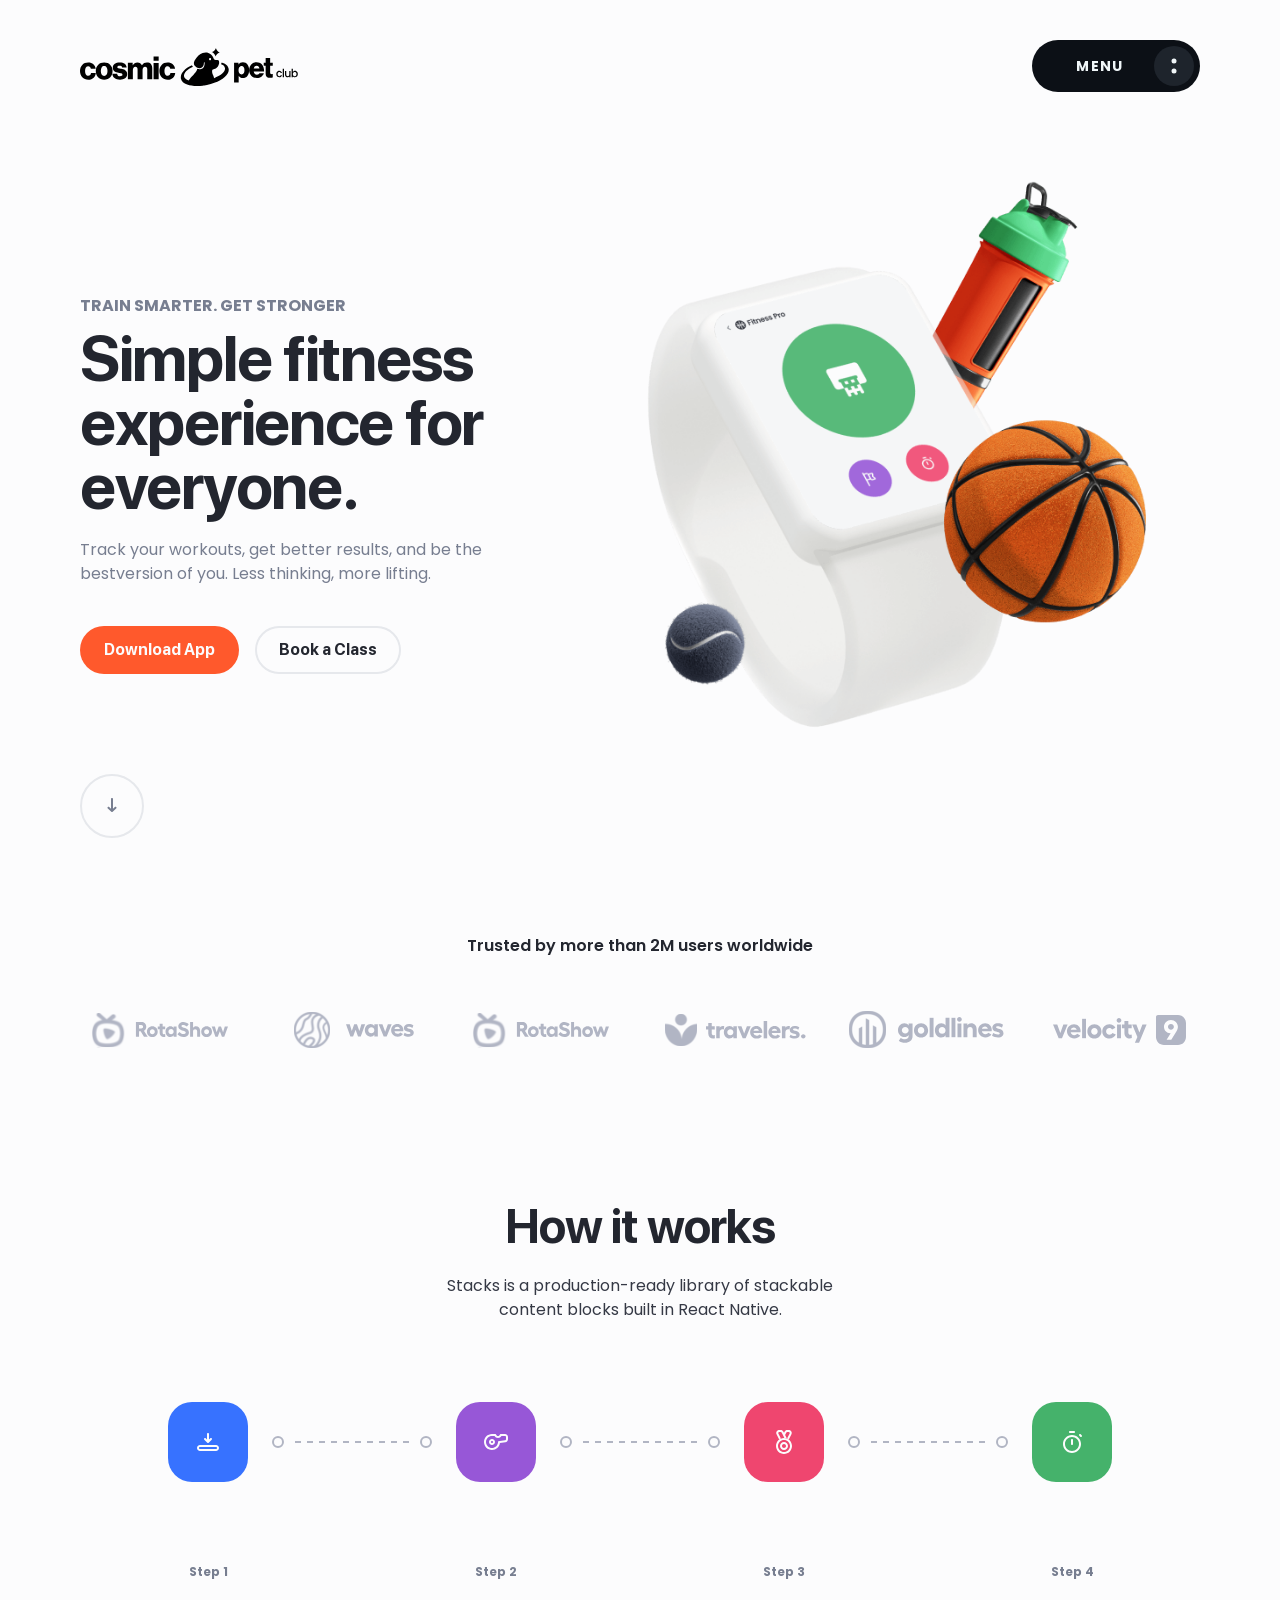
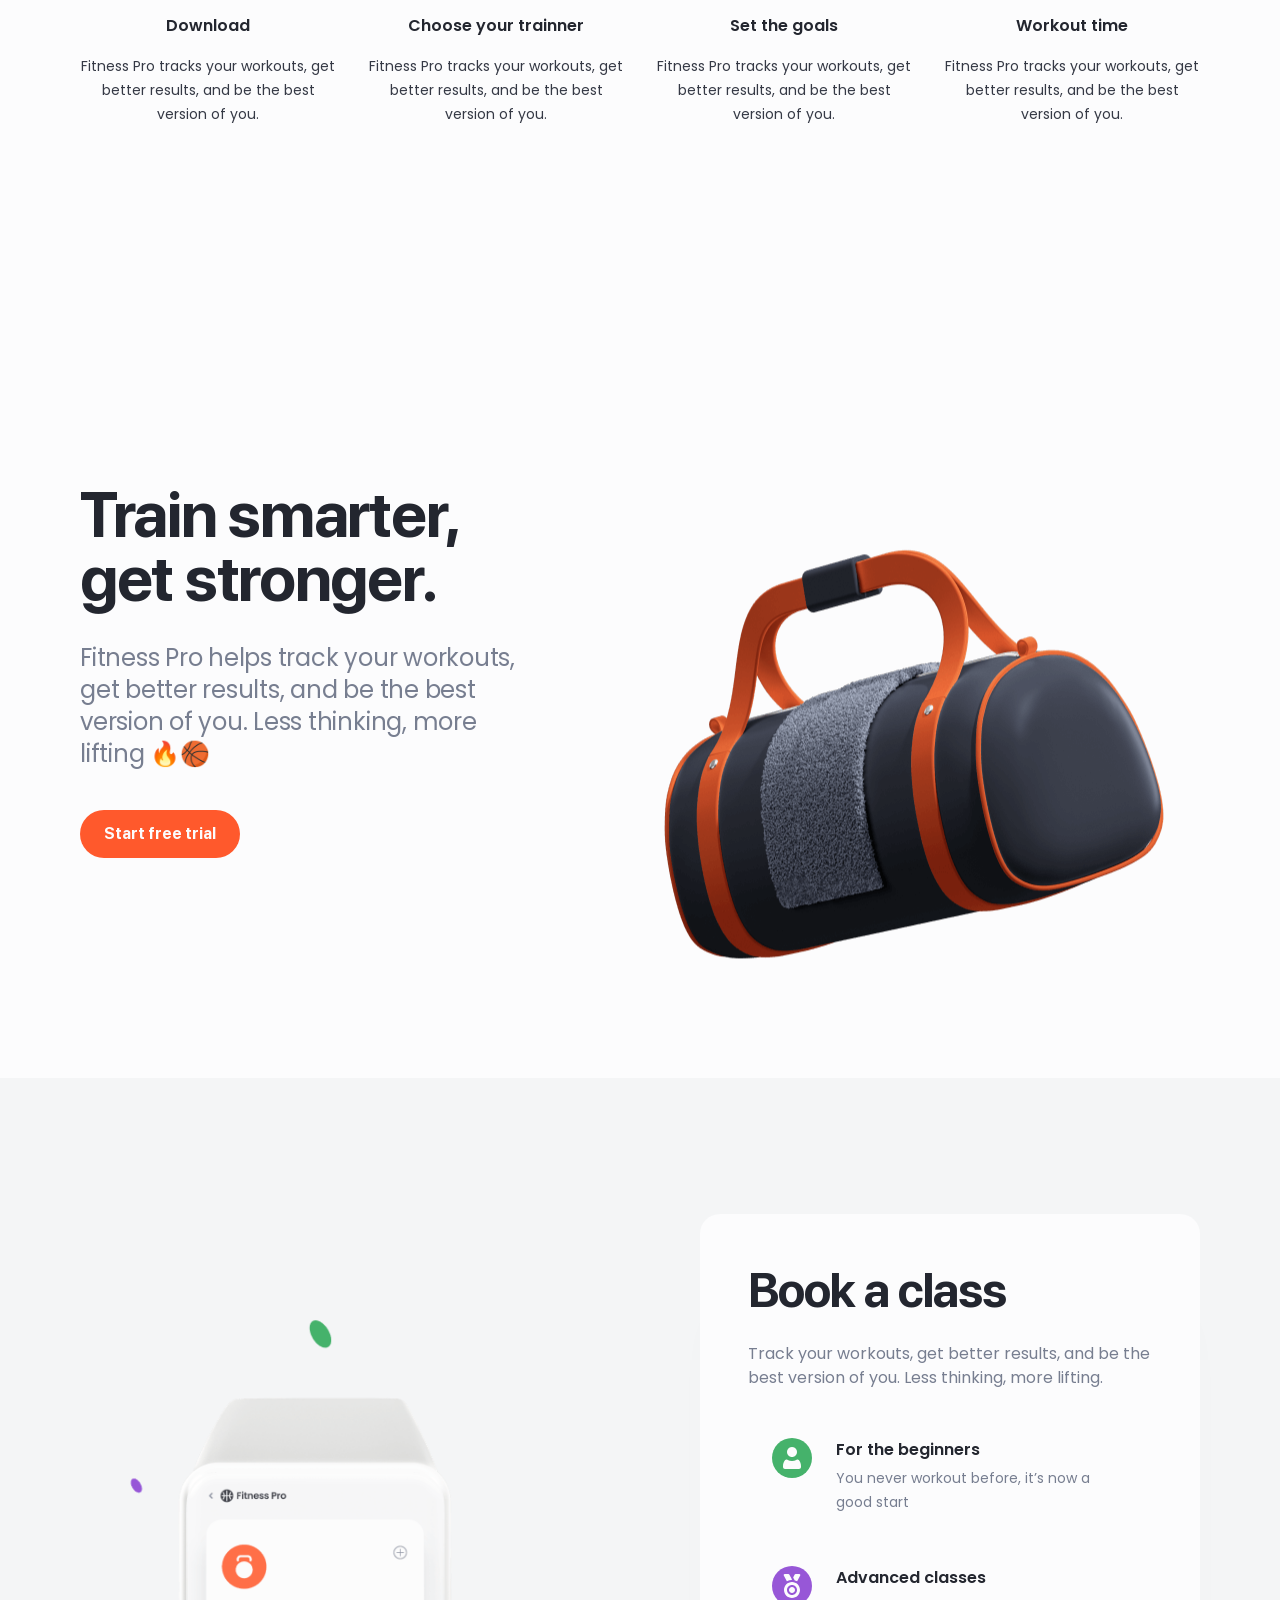
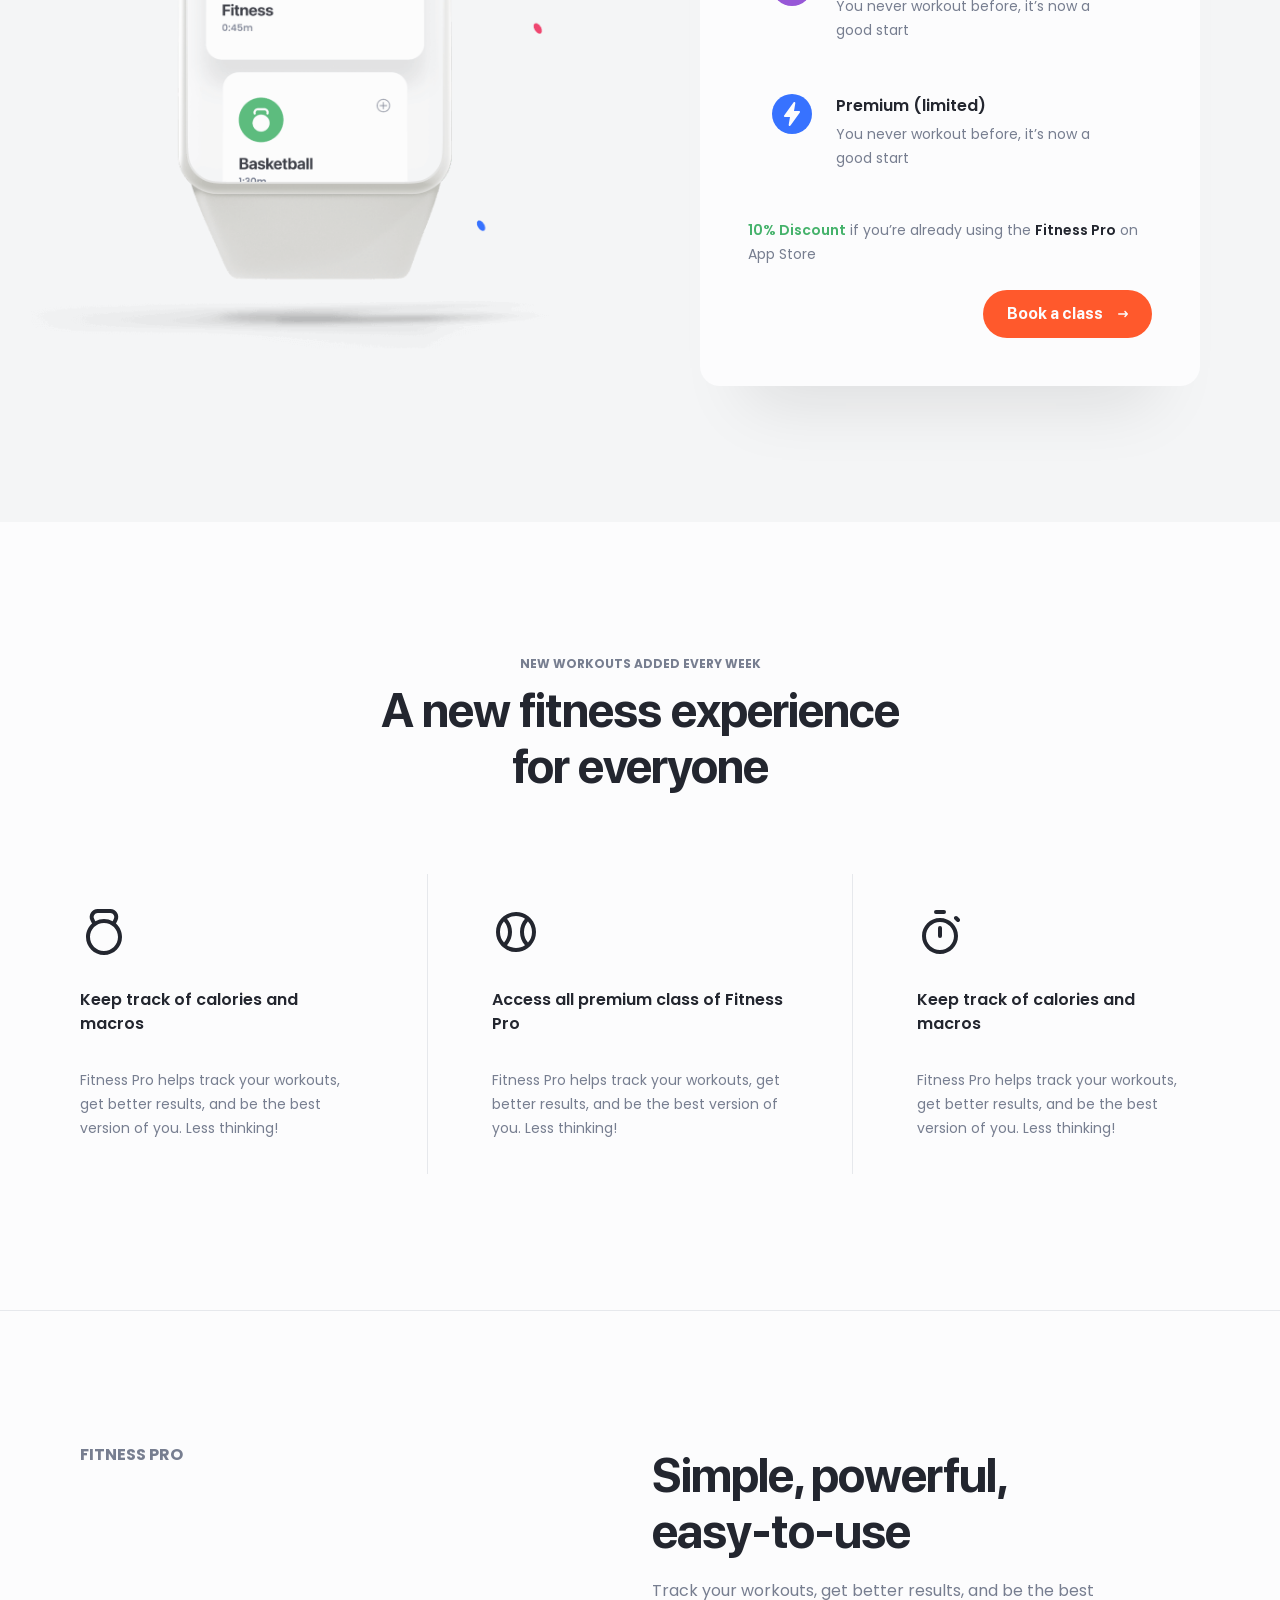
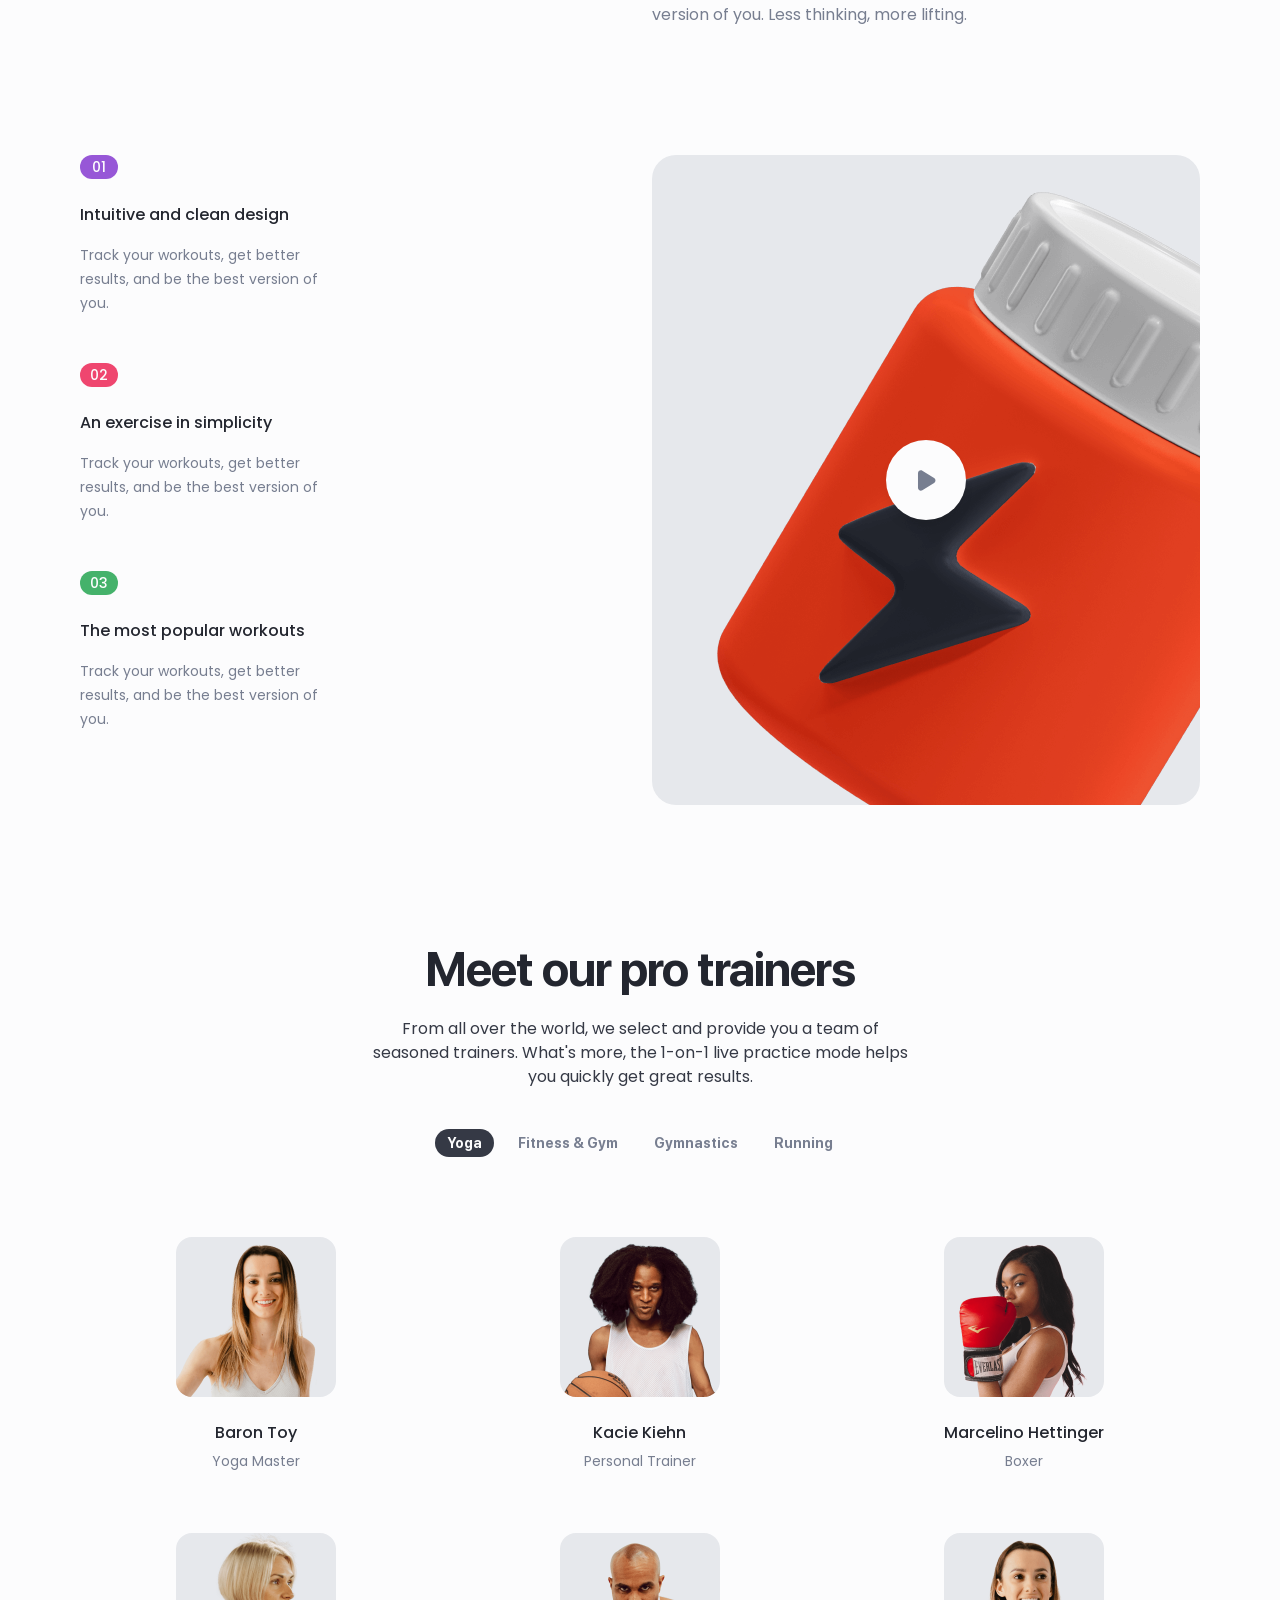
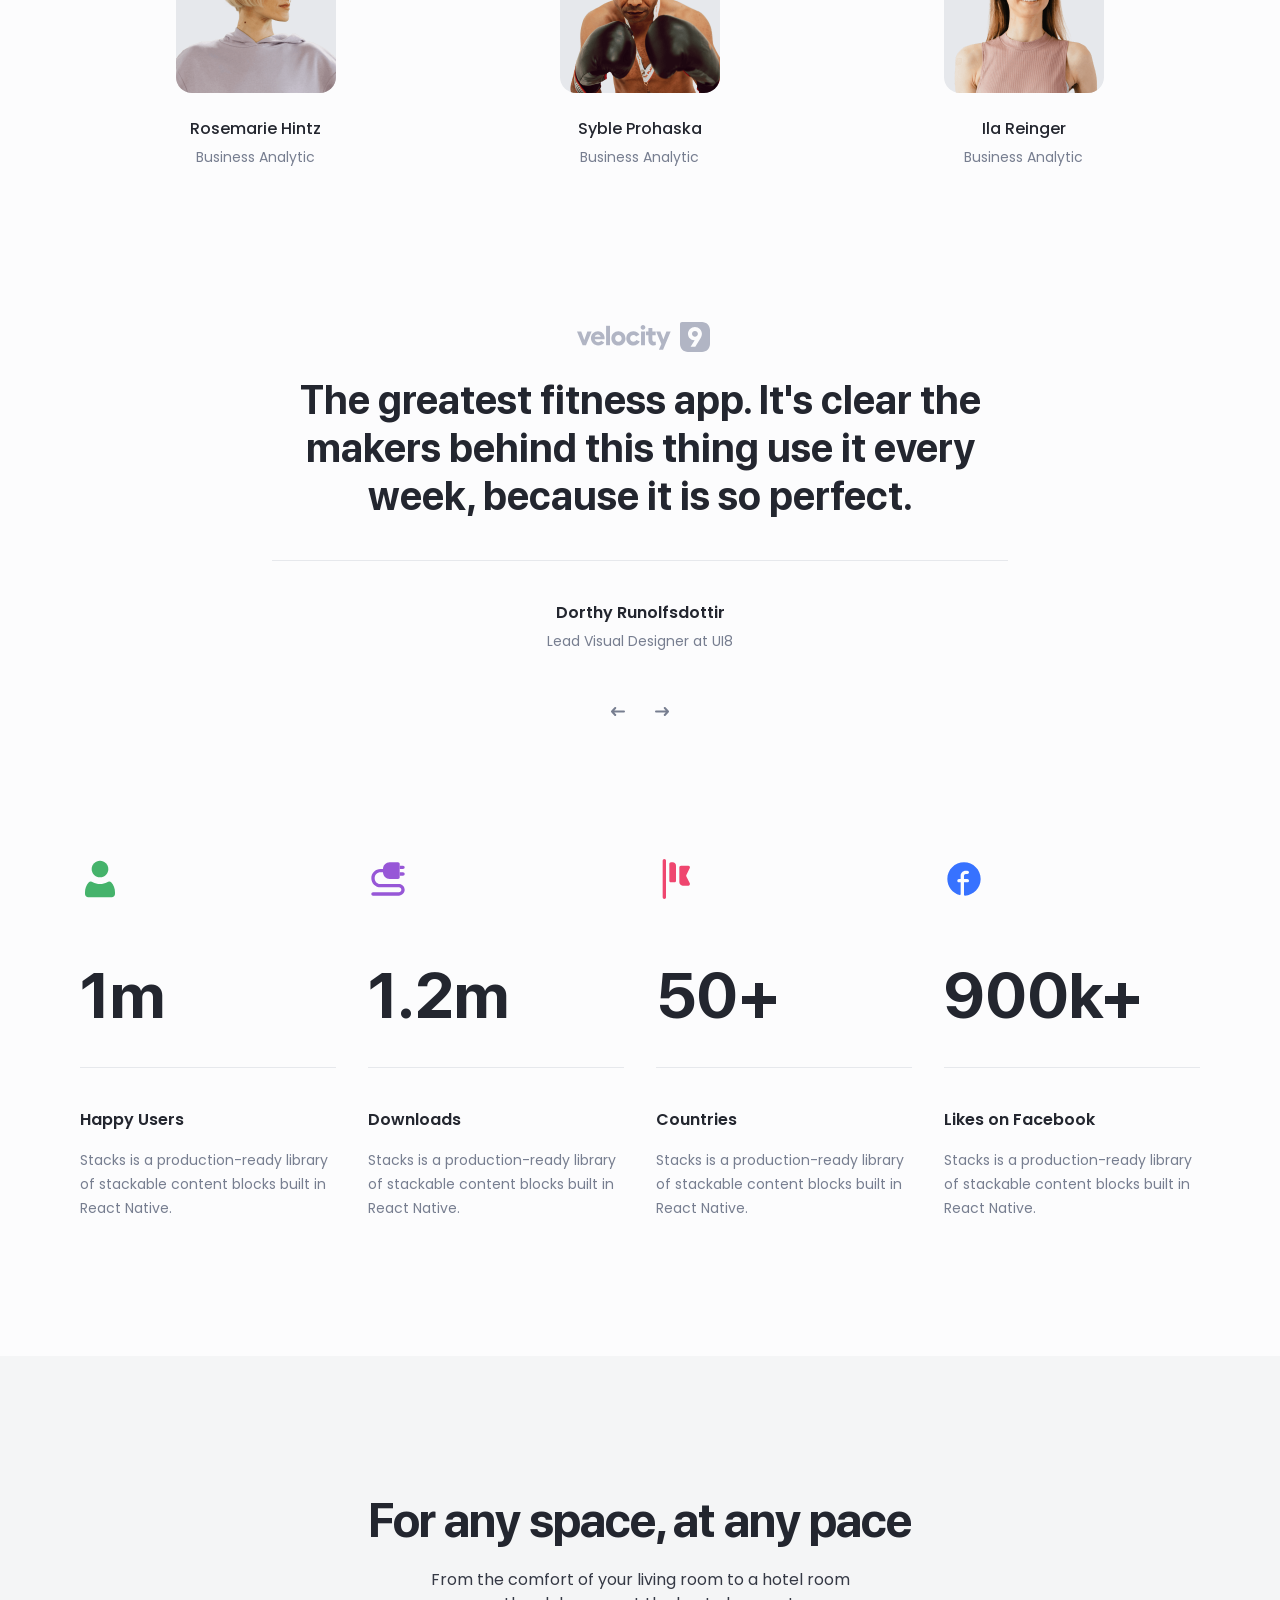
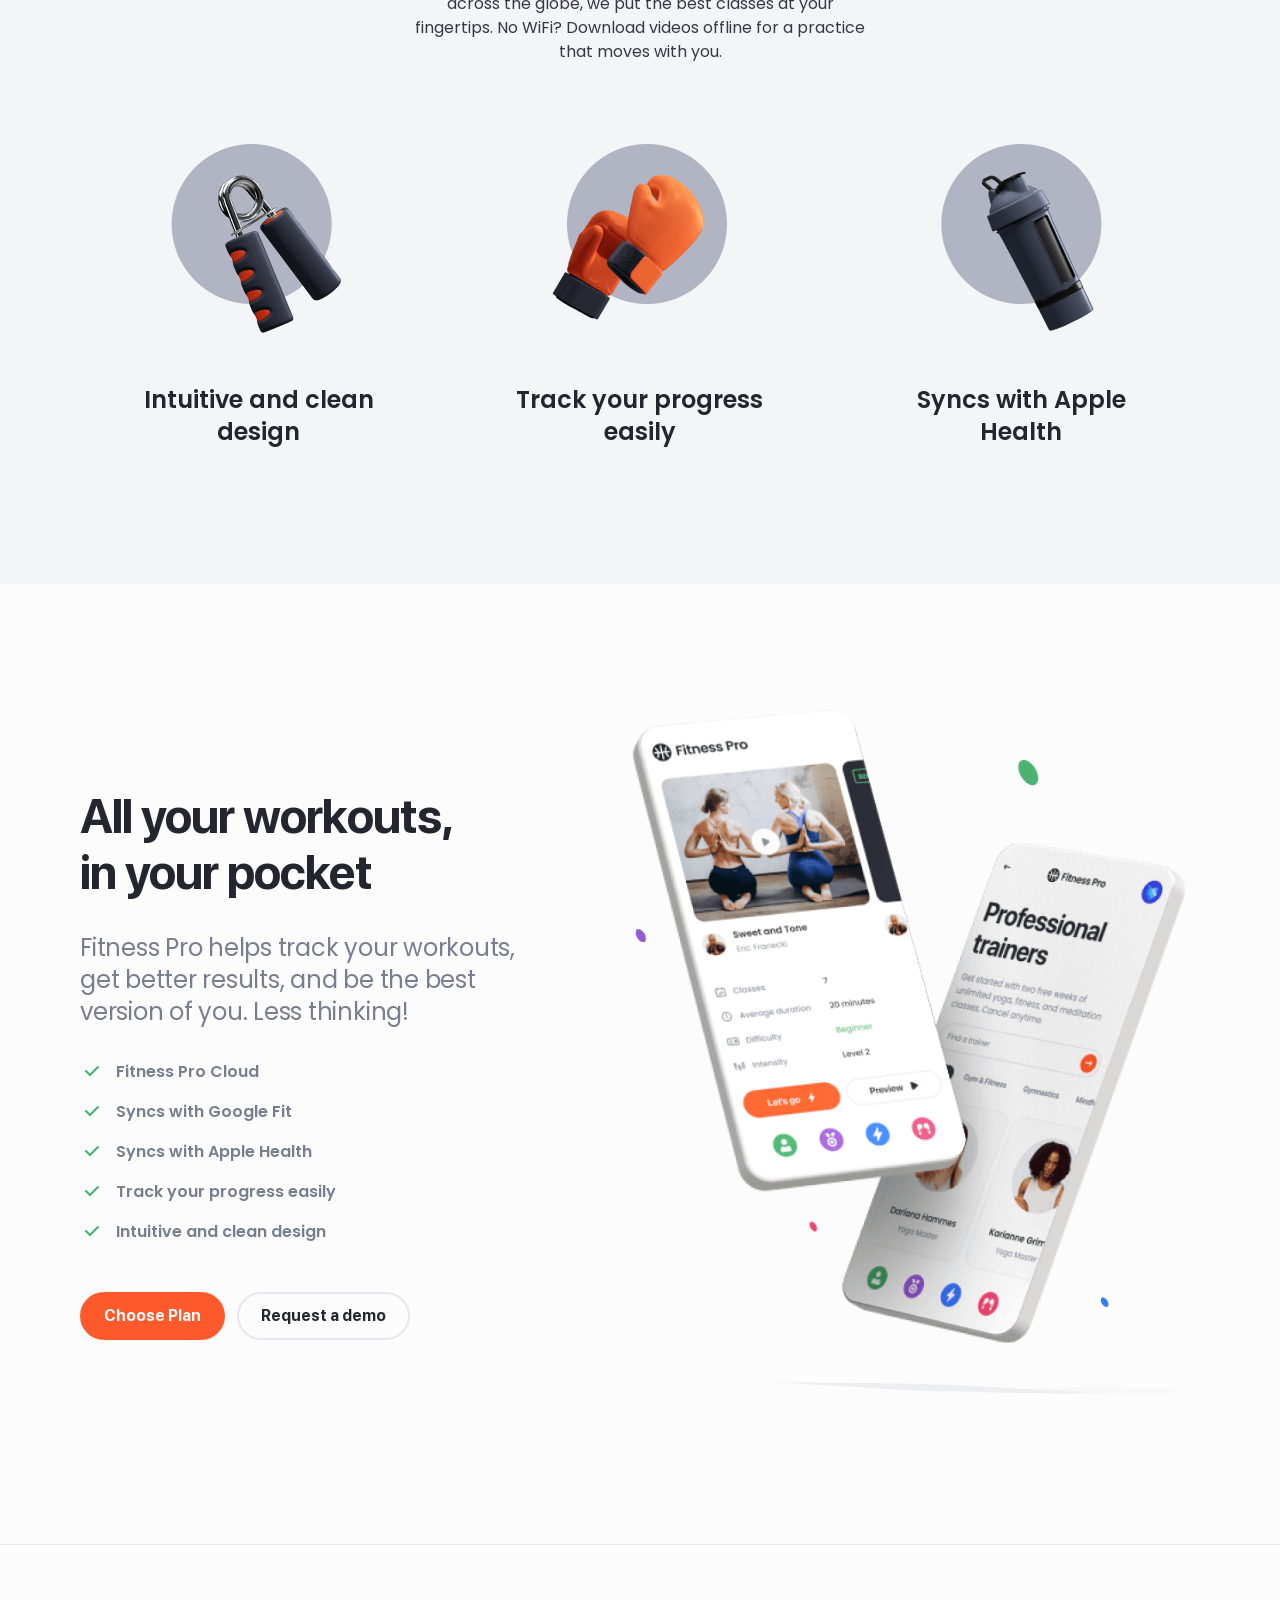
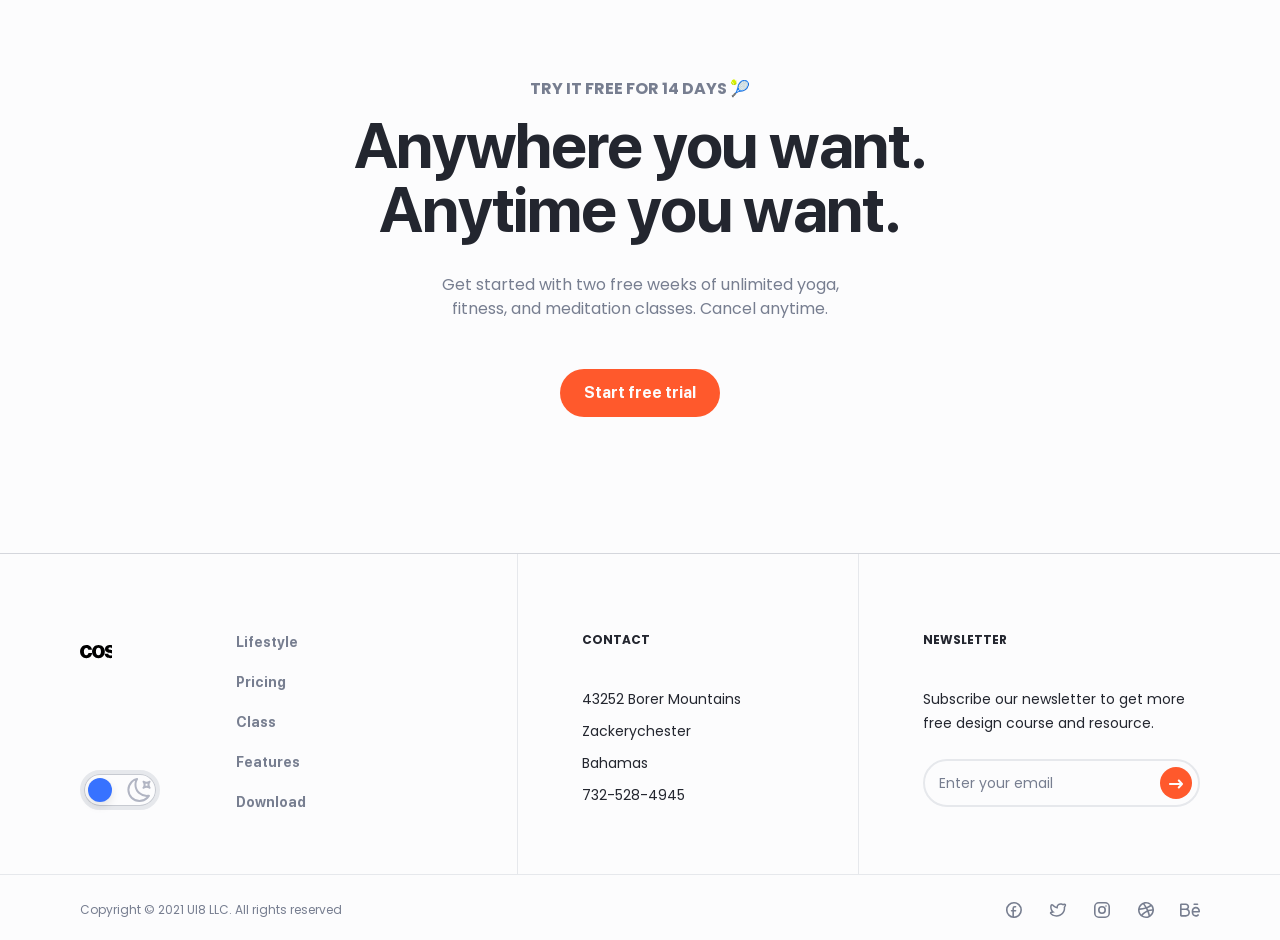
==== commit 6c14e36e: "Publica o site Cosmic Patch no repositório. Primeiro commit com landing page, assets, design system " ====
--- a/index.html
+++ b/index.html
@@ -1,658 +1,847 @@
 <!DOCTYPE html>
-<html lang="pt-BR">
-<head>
-<meta charset="UTF-8">
-<meta name="viewport" content="width=device-width, initial-scale=1.0">
-<title>THOR — Cosmic Pet Club V1</title>
-<link href="https://fonts.googleapis.com/css2?family=Inter:wght@400;500;600&family=DM+Serif+Display:ital@0;1&display=swap" rel="stylesheet">
-<style>
-*,*::before,*::after{box-sizing:border-box;margin:0;padding:0}
-:root{
-  --bg:#F0EEEA;
-  --border:#D8D4CC;
-  --border-strong:#AAA49A;
-  --text-primary:#1A1814;
-  --text-secondary:#3D3A35;
-  --text-tertiary:#888178;
-  --header-h:56px;
-  --nav-h:48px;
-  --pill-bg:#D8D2C6;
-  --pill-active:#FFFFFF;
-}
-
-body{background:var(--bg);color:var(--text-primary);font-family:'Inter',-apple-system,sans-serif;font-size:14px;line-height:1.6;-webkit-font-smoothing:antialiased;min-height:100vh}
-
-/* ── HEADER ── */
-.header{
-  position:fixed;top:0;left:0;right:0;height:var(--header-h);
-  background:var(--bg);
-  display:flex;align-items:center;justify-content:space-between;
-  padding:0 clamp(20px,4vw,56px);
-  z-index:100;
-  transition:transform 0.3s cubic-bezier(0.4,0,0.2,1);
-}
-.logo{font-family:'DM Serif Display',serif;font-size:21px;color:var(--text-primary);letter-spacing:0.01em;line-height:1}
-.ver-tag{font-size:11px;color:var(--text-tertiary)}
-
-/* ── NAV STRIP ── */
-.nav-strip{
-  position:fixed;top:var(--header-h);left:0;right:0;height:var(--nav-h);
-  background:var(--bg);
-  display:flex;align-items:center;justify-content:center;
-  z-index:95;
-  transition:transform 0.3s cubic-bezier(0.4,0,0.2,1);
-}
-.header.hidden{transform:translateY(calc(-1 * (var(--header-h) + var(--nav-h))))}
-.nav-strip.hidden{transform:translateY(calc(-1 * (var(--header-h) + var(--nav-h))))}
-.pill-nav{
-  display:flex;align-items:center;
-  background:var(--pill-bg);
-  border-radius:100px;padding:4px;gap:2px;position:relative;
-}
-.pill-slider{
-  position:absolute;top:4px;left:4px;height:calc(100% - 8px);
-  background:var(--bg);border-radius:100px;
-  transition:left 0.28s cubic-bezier(0.4,0,0.2,1),width 0.28s cubic-bezier(0.4,0,0.2,1);
-  z-index:0;pointer-events:none;
-}
-.pill-item{
-  position:relative;z-index:1;
-  padding:6px 18px;border-radius:100px;
-  font-size:12px;font-weight:500;
-  color:rgba(30,26,20,0.45);
-  cursor:pointer;transition:color 0.2s;white-space:nowrap;user-select:none;
-}
-.pill-item:hover{color:rgba(30,26,20,0.8)}
-.pill-item.active{color:var(--text-primary);font-weight:500}
-
-/* ── MAIN ── */
-.main{
-  padding-top:calc(var(--header-h) + var(--nav-h) + 48px);
-  padding-bottom:100px;
-}
-.page-content{
-  max-width:min(960px, 92vw);
-  margin:0 auto;
-  padding:0 clamp(16px,3vw,48px);
-}
-.tab-panel{display:none}.tab-panel.active{display:block}
-
-/* ── TYPOGRAPHY ── */
-.eyebrow{font-size:11px;font-weight:500;letter-spacing:0.1em;text-transform:uppercase;color:var(--text-tertiary);margin-bottom:12px}
-.sec-title{font-size:clamp(20px,3vw,28px);font-weight:600;letter-spacing:-0.03em;margin-bottom:8px}
-.sec-meta{font-size:13px;color:var(--text-tertiary);margin-bottom:32px;display:flex;gap:6px;flex-wrap:wrap;align-items:center}
-.sec-meta .sep{color:var(--border-strong)}
-
-/* ── PROGRESS ── */
-.progress-section{margin-bottom:28px}
-.progress-top{display:flex;justify-content:space-between;font-size:11px;color:var(--text-tertiary);margin-bottom:7px}
-.progress-track{height:2px;background:var(--border);border-radius:2px;overflow:hidden}
-.progress-fill{height:100%;width:1%;background:var(--text-primary);border-radius:2px;transition:width 0.4s ease}
-
-/* ── TODAY INLINE ── */
-.today-block{margin-bottom:32px}
-.today-label{font-size:11px;font-weight:500;letter-spacing:0.08em;text-transform:uppercase;color:var(--text-tertiary);margin-bottom:8px}
-.today-chips{display:flex;gap:6px;flex-wrap:wrap}
-
-/* ── TAGS / CHIPS ── */
-.chip,.task-tag{font-size:10px;font-weight:500;border-radius:5px;padding:3px 8px;border:1px solid transparent;white-space:nowrap}
-.tag-estrutura{background:#E8F0FE;color:#1A56DB;border-color:#93B4FA}
-.tag-design   {background:#FDF2FF;color:#9333EA;border-color:#D8A8F7}
-.tag-conteudo {background:#FFF7E6;color:#B45309;border-color:#F6CA7A}
-.tag-fluxo    {background:#E6FBF4;color:#0D7A55;border-color:#6ED8B0}
-.tag-doc      {background:#EFEFEB;color:#555;   border-color:#C8C4BC}
-.tag-prototipo{background:#FFF0F0;color:#C0392B;border-color:#F5A9A9}
-.tag-pagamento{background:#E8FBE8;color:#1A7A2E;border-color:#7DD87D}
-.task-item.done .task-tag{background:#E8E6E2!important;color:#AAA49A!important;border-color:#C8C4BC!important}
-
-/* ── WEEK ── */
-.week-block{margin-bottom:32px}
-.week-head{display:flex;align-items:baseline;justify-content:space-between;padding-bottom:10px;border-bottom:1.5px solid var(--border-strong);margin-bottom:2px;gap:12px;flex-wrap:wrap}
-.week-left{display:flex;align-items:baseline;gap:10px}
-.week-label{font-size:11px;font-weight:500;letter-spacing:0.08em;text-transform:uppercase;color:var(--text-tertiary)}
-.week-name{font-size:14px;font-weight:500;color:var(--text-primary)}
-.week-dates{font-size:11px;color:var(--text-tertiary);white-space:nowrap}
-
-/* ── TASKS ── */
-.task-list{display:flex;flex-direction:column}
-.task-item{display:flex;align-items:center;gap:12px;padding:11px 0;border-bottom:1px solid var(--border);user-select:none}
-.task-item:last-child{border-bottom:none}
-.task-item:hover{opacity:0.75}
-.task-num{font-size:11px;color:var(--text-tertiary);min-width:20px;flex-shrink:0;font-variant-numeric:tabular-nums}
-
-/* checkbox — vazado, quando selected fica com ponto interno */
-.checkbox{
-  width:16px;height:16px;
-  border:1.5px solid var(--border-strong);
-  border-radius:4px;flex-shrink:0;
-  display:flex;align-items:center;justify-content:center;
-  transition:all 0.12s;cursor:pointer;
-  background:transparent;
-}
-.task-item.selected .checkbox{border-color:var(--text-primary)}
-.task-item.selected .checkbox::after{content:'';width:7px;height:7px;border-radius:2px;background:var(--text-primary)}
-
-.task-body{flex:1;display:flex;align-items:center;justify-content:space-between;gap:12px}
-.task-text{font-size:13.5px;color:var(--text-primary);line-height:1.5;flex:1}
-.task-item.done .task-text{color:var(--text-tertiary);text-decoration:line-through;text-decoration-color:var(--border-strong)}
-
-/* done icon — circle outline, fills green when done */
-.done-icon{
-  width:24px;height:24px;border-radius:50%;
-  border:1.5px solid var(--border-strong);
-  display:flex;align-items:center;justify-content:center;
-  cursor:pointer;flex-shrink:0;transition:all 0.15s;
-  background:transparent;
-}
-.done-icon:hover{border-color:var(--text-primary)}
-.done-icon svg{display:none}
-.task-item.done .done-icon{background:#22C55E;border-color:#22C55E}
-.task-item.done .done-icon svg{display:block}
-
-/* ── DAILY CARDS ── */
-.daily-grid{display:grid;grid-template-columns:1fr 1fr;gap:10px;margin-top:36px;padding-top:24px;border-top:1px solid var(--border)}
-@media(max-width:520px){.daily-grid{grid-template-columns:1fr}}
-.daily-card{background:transparent;border:1px solid var(--border);border-radius:10px;padding:18px 20px}
-.daily-card-time{font-size:18px;font-weight:600;letter-spacing:-0.03em;line-height:1;margin-bottom:3px;color:var(--text-primary)}
-.daily-card-tz{font-size:11px;color:var(--text-tertiary);margin-bottom:14px}
-.daily-card-items{display:flex;flex-direction:column;gap:6px}
-.daily-card-item{display:flex;gap:8px;font-size:12.5px;color:var(--text-secondary);line-height:1.4}
-.daily-card-item::before{content:'—';color:var(--text-tertiary);flex-shrink:0;font-size:11px;margin-top:1px}
-
-/* ── PAGE FOOTER ── */
-.page-footer{margin-top:40px;padding-top:16px;border-top:1px solid var(--border);display:flex;justify-content:space-between;font-size:11px;color:var(--text-tertiary)}
-.page-footer-brand{font-weight:600;letter-spacing:0.08em;text-transform:uppercase}
-
-/* ── TAREFAS REALIZADAS ── */
-.realized-empty{display:flex;flex-direction:column;align-items:center;gap:10px;padding:64px 32px;text-align:center}
-.realized-empty-icon{font-size:32px}
-.realized-empty-text{font-size:13px;color:var(--text-tertiary);line-height:1.6}
-.day-card{border:1px solid var(--border);border-radius:10px;padding:20px;margin-bottom:12px}
-.day-card-header{display:flex;align-items:center;justify-content:space-between;margin-bottom:12px}
-.day-card-date{font-size:13px;font-weight:600;color:var(--text-primary)}
-.day-card-tasks{display:flex;gap:6px;flex-wrap:wrap;margin-bottom:12px}
-.reaction-row{display:flex;gap:6px;margin-top:10px;padding-top:10px;border-top:1px solid var(--border)}
-.reaction-btn{width:32px;height:32px;border-radius:8px;background:transparent;border:1px solid var(--border);cursor:pointer;font-size:15px;display:flex;align-items:center;justify-content:center;transition:all 0.12s}
-.reaction-btn:hover{transform:scale(1.1);border-color:var(--border-strong)}
-.reaction-btn.selected{border-color:var(--text-primary);background:var(--text-primary)}
-.done-task-text{font-size:12px;color:var(--text-secondary);margin-bottom:6px;line-height:1.5}
-
-/* ── ANÁLISE ── */
-.analysis-hero{margin-bottom:36px}
-.analysis-tag{display:inline-block;background:var(--border);color:var(--text-secondary);font-size:10px;font-weight:500;padding:3px 10px;border-radius:20px;margin-bottom:12px}
-.analysis-hero h1{font-family:'DM Serif Display',serif;font-size:clamp(24px,4vw,36px);line-height:1.15;color:var(--text-primary);margin-bottom:10px}
-.analysis-hero p{font-size:14px;color:var(--text-secondary);line-height:1.7;max-width:560px}
-.a-grid{display:grid;grid-template-columns:repeat(auto-fit,minmax(200px,1fr));gap:10px;margin-bottom:32px}
-.a-card{border:1px solid var(--border);border-radius:10px;padding:18px 20px}
-.a-card-label{font-size:10px;font-weight:500;letter-spacing:0.08em;text-transform:uppercase;color:var(--text-tertiary);margin-bottom:8px}
-.a-card-title{font-size:14px;font-weight:600;color:var(--text-primary);margin-bottom:5px}
-.a-card-text{font-size:12.5px;color:var(--text-secondary);line-height:1.6}
-.a-divider{height:1px;background:var(--border);margin:28px 0}
-.a-section-title{font-size:15px;font-weight:600;color:var(--text-primary);margin-bottom:14px}
-.issue-list{display:flex;flex-direction:column;gap:8px;margin-bottom:28px}
-.issue-item{border:1px solid var(--border);border-radius:10px;padding:14px 16px;display:flex;gap:12px}
-.issue-dot{width:8px;height:8px;border-radius:50%;flex-shrink:0;margin-top:5px}
-.issue-dot.critical{background:#E24B4A}
-.issue-dot.important{background:#BA7517}
-.issue-dot.enhancement{background:#1D9E75}
-.issue-title{font-size:13.5px;font-weight:500;color:var(--text-primary);margin-bottom:4px}
-.issue-body{font-size:12.5px;color:var(--text-secondary);line-height:1.6}
-.stats-row{display:grid;grid-template-columns:repeat(auto-fit,minmax(130px,1fr));gap:10px;margin-bottom:28px}
-.stat-card{border:1px solid var(--border);border-radius:10px;padding:16px}
-.stat-val{font-size:22px;font-weight:600;color:var(--text-primary);letter-spacing:-0.02em;line-height:1;margin-bottom:6px}
-.stat-label{font-size:11px;color:var(--text-tertiary);line-height:1.4}
-.tl-list{display:flex;flex-direction:column}
-.tl-item{display:flex;gap:16px;padding-bottom:22px;position:relative}
-.tl-item:last-child{padding-bottom:0}
-.tl-item:not(:last-child)::before{content:'';position:absolute;left:7px;top:18px;bottom:0;width:1px;background:var(--border)}
-.tl-dot{width:16px;height:16px;border-radius:50%;border:2px solid var(--border);background:var(--bg);flex-shrink:0;margin-top:2px;z-index:1}
-.tl-dot.done{background:var(--text-primary);border-color:var(--text-primary)}
-.tl-dot.now{background:#22C55E;border-color:#22C55E}
-.tl-tag{font-size:10px;font-weight:500;letter-spacing:0.06em;text-transform:uppercase;color:var(--text-tertiary);margin-bottom:3px}
-.tl-title{font-size:14px;font-weight:500;color:var(--text-primary);margin-bottom:3px}
-.tl-text{font-size:12.5px;color:var(--text-secondary);line-height:1.6}
-
-/* ── FLUXOS EMPTY ── */
-.flow-empty{display:flex;flex-direction:column;align-items:center;gap:12px;padding:80px 32px;text-align:center}
-.flow-empty-icon{font-size:36px}
-.flow-empty-title{font-size:15px;font-weight:500;color:var(--text-primary)}
-.flow-empty-sub{font-size:13px;color:var(--text-tertiary);line-height:1.6;max-width:280px}
-
-/* ── RESPONSIVE ── */
-@media(max-width:768px){
-  .pill-item{padding:6px 12px;font-size:11px}
-  .task-text{font-size:13px}
-  .sec-title{font-size:20px}
-}
-@media(max-width:480px){
-  .pill-item{padding:5px 9px;font-size:10px}
-  .week-head{flex-direction:column;gap:4px}
-  .task-body{flex-wrap:wrap}
-  .task-tag{align-self:flex-start}
-}
-</style>
-</head>
-<body>
-
-<!-- HEADER -->
-<header class="header">
-  <div class="logo">THOR</div>
-  <span class="ver-tag">V1 · 2025</span>
-</header>
-
-<!-- NAV STRIP -->
-<div class="nav-strip">
-  <nav class="pill-nav" id="pillNav">
-    <div class="pill-slider" id="pillSlider"></div>
-    <div class="pill-item active" data-tab="cronograma" onclick="switchTab(this)">Cronograma</div>
-    <div class="pill-item" data-tab="realizadas" onclick="switchTab(this)">Tarefas Realizadas</div>
-    <div class="pill-item" data-tab="analise" onclick="switchTab(this)">Estudos</div>
-    <div class="pill-item" data-tab="fluxos" onclick="switchTab(this)">Fluxos</div>
-  </nav>
-</div>
-
-<!-- MAIN -->
-<main class="main">
-  <div class="page-content">
-
-    <!-- CRONOGRAMA -->
-    <div class="tab-panel active" id="tab-cronograma">
-      <div class="eyebrow">Projeto V1 · Kickoff 26.03.2025</div>
-      <h1 class="sec-title">Cosmic Pet Club</h1>
-      <div class="sec-meta">
-        <span>2 semanas</span><span class="sep">·</span>
-        <span>17 tarefas</span><span class="sep">·</span>
-        <span>2 dailies por dia</span>
+<html lang="en">
+  <head>
+    <meta charset="utf-8">
+    <title>Home page</title>
+    <meta http-equiv="X-UA-Compatible" content="IE=Edge">
+    <meta name="viewport" content="width=device-width, initial-scale=1, maximum-scale=1.0, user-scalable=no">
+    <meta name="format-detection" content="telephone=no">
+    <link rel="apple-touch-icon" sizes="180x180" href="img/apple-touch-icon.png">
+    <link rel="icon" type="image/png" sizes="32x32" href="img/favicon-32x32.png">
+    <link rel="icon" type="image/png" sizes="16x16" href="img/favicon-16x16.png">
+    <link rel="manifest" href="img/site.webmanifest">
+    <link rel="mask-icon" href="img/safari-pinned-tab.svg" color="#5bbad5">
+    <meta name="msapplication-TileColor" content="#da532c">
+    <meta name="theme-color" content="#ffffff">
+    <meta name="description" content="Premium Web UI Kit for Fitness Experience">
+    <meta name="twitter:card" content="summary">
+    <meta name="twitter:site" content="@ui8">
+    <meta name="twitter:title" content="Fitness Pro: Website UI Kit">
+    <meta name="twitter:description" content="Premium Web UI Kit for Fitness Experience">
+    <meta name="twitter:creator" content="@ui8">
+    <meta name="twitter:image" content="https://ui8-stacks-fitness-html.herokuapp.com/img/twitter-card.png">
+    <meta property="og:title" content="Fitness Pro: Website UI Kit">
+    <meta property="og:type" content="Article">
+    <meta property="og:url" content="https://ui8.net/ui8/products/fitness-pro-website-ui-kit">
+    <meta property="og:image" content="https://ui8-stacks-fitness-html.herokuapp.com/img/fb-og-image.png">
+    <meta property="og:description" content="Premium Web UI Kit for Fitness Experience">
+    <meta property="og:site_name" content="Fitness Pro: Website UI Kit">
+    <meta property="fb:admins" content="132951670226590">
+    <link rel="preconnect" href="https://fonts.gstatic.com">
+    <link href="https://fonts.googleapis.com/css2?family=Poppins:wght@400;500;600;700&amp;display=swap" rel="stylesheet">
+    <link rel="stylesheet" media="all" href="css/app.min.css">
+    <link rel="stylesheet" media="all" href="css/cosmic-menu.css?v=3">
+    <script>
+      var viewportmeta = document.querySelector('meta[name="viewport"]');
+      if (viewportmeta) {
+        if (screen.width < 375) {
+          var newScale = screen.width / 375;
+          viewportmeta.content = 'width=375, minimum-scale=' + newScale + ', maximum-scale=1.0, user-scalable=no, initial-scale=' + newScale + '';
+        } else {
+          viewportmeta.content = 'width=device-width, maximum-scale=1.0, initial-scale=1.0';
+        }
+      }
+    </script>
+  </head>
+  <body>
+    <script>
+      console.log(localStorage.getItem('darkMode'));
+      if (localStorage.getItem('darkMode') === "on") {
+        document.body.classList.add("dark");
+        document.addEventListener("DOMContentLoaded", function() {
+          document.querySelector('.js-theme input').checked = true;
+        });
+      }
+    </script>
+    <!-- outer-->
+    <div class="outer">
+      <!-- header-->
+      <header class="header header--cosmic js-header">
+        <div class="header__center center">
+          <a class="header__logo" href="index.html"><img class="some-icon" src="img/logo-dark.svg" alt="Fitness Pro"><img class="some-icon-dark" src="img/logo-light.svg" alt="Fitness Pro"></a>
+        </div>
+      </header>
+      <!-- cosmic menu-->
+      <div id="cosmic-menu-overlay" class="cosmic-menu-overlay"></div>
+      <div class="cosmic-menu-container">
+        <button id="cosmic-menu-btn" type="button" aria-expanded="false" aria-controls="cosmic-nav-menu" class="cosmic-menu-trigger">
+          <span class="cosmic-menu-trigger__label">
+            <span class="cosmic-menu-trigger__text-wrap">
+              <span class="cosmic-menu-trigger__text cosmic-menu-trigger__text--menu">Menu</span>
+              <span class="cosmic-menu-trigger__text cosmic-menu-trigger__text--close">Close</span>
+            </span>
+          </span>
+          <span class="cosmic-menu-trigger__icon">
+            <span class="cosmic-menu-trigger__dots" aria-hidden="true">
+              <span class="cosmic-menu-trigger__dot cosmic-menu-trigger__dot--top"></span>
+              <span class="cosmic-menu-trigger__dot cosmic-menu-trigger__dot--bottom"></span>
+            </span>
+          </span>
+        </button>
+        <nav id="cosmic-nav-menu" class="cosmic-menu-panel" aria-label="Navegação principal">
+          <ul class="cosmic-menu-panel__list">
+            <li class="cosmic-menu-panel__item" style="transition-delay: 0.1s;">
+              <a href="index.html" class="cosmic-menu-panel__link">
+                <span class="cosmic-menu-panel__arrow"><svg viewBox="0 0 24 24" fill="none" stroke="currentColor" stroke-width="3" stroke-linecap="round" stroke-linejoin="round"><line x1="5" y1="12" x2="19" y2="12"></line><polyline points="12 5 19 12 12 19"></polyline></svg></span>
+                Home
+              </a>
+            </li>
+            <li class="cosmic-menu-panel__item" style="transition-delay: 0.15s;">
+              <a href="about.html" class="cosmic-menu-panel__link">
+                <span class="cosmic-menu-panel__arrow"><svg viewBox="0 0 24 24" fill="none" stroke="currentColor" stroke-width="3" stroke-linecap="round" stroke-linejoin="round"><line x1="5" y1="12" x2="19" y2="12"></line><polyline points="12 5 19 12 12 19"></polyline></svg></span>
+                About
+              </a>
+            </li>
+            <li class="cosmic-menu-panel__item" style="transition-delay: 0.2s;">
+              <a href="astrology-reading.html" class="cosmic-menu-panel__link">
+                <span class="cosmic-menu-panel__arrow"><svg viewBox="0 0 24 24" fill="none" stroke="currentColor" stroke-width="3" stroke-linecap="round" stroke-linejoin="round"><line x1="5" y1="12" x2="19" y2="12"></line><polyline points="12 5 19 12 12 19"></polyline></svg></span>
+                Astrology Reading
+              </a>
+            </li>
+            <li class="cosmic-menu-panel__item" style="transition-delay: 0.25s;">
+              <a href="energy-healing.html" class="cosmic-menu-panel__link">
+                <span class="cosmic-menu-panel__arrow"><svg viewBox="0 0 24 24" fill="none" stroke="currentColor" stroke-width="3" stroke-linecap="round" stroke-linejoin="round"><line x1="5" y1="12" x2="19" y2="12"></line><polyline points="12 5 19 12 12 19"></polyline></svg></span>
+                Energy Healing
+              </a>
+            </li>
+            <li class="cosmic-menu-panel__item" style="transition-delay: 0.3s;">
+              <a href="#contact" class="cosmic-menu-panel__link">
+                <span class="cosmic-menu-panel__arrow"><svg viewBox="0 0 24 24" fill="none" stroke="currentColor" stroke-width="3" stroke-linecap="round" stroke-linejoin="round"><line x1="5" y1="12" x2="19" y2="12"></line><polyline points="12 5 19 12 12 19"></polyline></svg></span>
+                Contact
+              </a>
+            </li>
+          </ul>
+        </nav>
       </div>
-
-      <div class="progress-section">
-        <div class="progress-top"><span>progresso geral</span><span id="progress-label">0 / 17 tarefas</span></div>
-        <div class="progress-track"><div class="progress-fill" id="progress-bar"></div></div>
+      <!-- container-->
+      <div class="outer__content">
+        <div class="main">
+          <div class="main__center center">
+            <div class="main__wrap">
+              <div class="stage">Train smarter. get stronger</div>
+              <h1 class="main__title h1">Simple fitness experience for everyone.</h1>
+              <div class="main__text">Track your workouts, get better results, and be the bestversion of you. Less thinking, more lifting.</div>
+              <div class="main__btns"><a class="button main__button" href="download.html">Download App</a><a class="button-stroke main__button" href="class02-details.html">Book a Class</a></div>
+            </div><a class="scroll js-scroll" href="#steps">
+              <div class="scroll__line">
+                <svg class="icon icon-arrow-down">
+                  <use xlink:href="#icon-arrow-down"></use>
+                </svg>
+                <svg class="icon icon-arrow-down">
+                  <use xlink:href="#icon-arrow-down"></use>
+                </svg>
+              </div></a>
+            <div class="main__gallery">
+              <div class="main__preview" data-aos="animation-translate-up" data-aos-anchor=".main__gallery"><img class="some-icon" srcSet="img/content/watch@2x.png 2x" src="img/content/watch.png" alt="Watch"><img class="some-icon-dark" srcSet="img/content/watch-dark@2x.png 2x" src="img/content/watch-dark.png" alt="Watch"></div>
+              <div class="main__preview" data-aos="animation-translate-up" data-aos-delay="600" data-aos-anchor=".main__gallery"><img srcSet="img/content/ball@2x.png 2x" src="img/content/ball.png" alt="Ball"></div>
+              <div class="main__preview" data-aos="animation-translate-up" data-aos-delay="300" data-aos-anchor=".main__gallery"><img srcSet="img/content/bottle@2x.png 2x" src="img/content/bottle.png" alt="Bottle"></div>
+              <div class="main__preview" data-aos="animation-translate-up" data-aos-delay="900" data-aos-anchor=".main__gallery"><img srcSet="img/content/ball-black@2x.png 2x" src="img/content/ball-black.png" alt="Ball black"></div>
+            </div>
+          </div>
+        </div>
+        <div class="clients">
+          <div class="clients__center center">
+            <div class="clients__title">Trusted by more than 2M users worldwide</div>
+            <div class="clients__list">
+              <div class="clients__logo" data-aos="animation-opacity"><img src="img/content/rotashow.svg" alt="Logo"></div>
+              <div class="clients__logo" data-aos="animation-opacity"><img src="img/content/waves.svg" alt="Logo"></div>
+              <div class="clients__logo" data-aos="animation-opacity"><img src="img/content/rotashow.svg" alt="Logo"></div>
+              <div class="clients__logo" data-aos="animation-opacity"><img src="img/content/travelers.svg" alt="Logo"></div>
+              <div class="clients__logo" data-aos="animation-opacity"><img src="img/content/goldlines.svg" alt="Logo"></div>
+              <div class="clients__logo" data-aos="animation-opacity"><img src="img/content/velocity9.svg" alt="Logo"></div>
+            </div>
+          </div>
+        </div>
+        <div class="section steps" id="steps">
+          <div class="steps__center center">
+            <div class="steps__head">
+              <h2 class="steps__title h2">How it works</h2>
+              <div class="steps__info">Stacks is a production-ready library of stackable content blocks built in React Native.</div>
+            </div>
+            <div class="steps__list">
+              <div class="steps__item" data-aos="animation-opacity">
+                <div class="steps__preview" style="background-color: #3772FF;"><img src="img/content/download.svg" alt="Step 1"></div>
+                <div class="steps__number">Step 1</div>
+                <div class="steps__subtitle">Download</div>
+                <div class="steps__content">Fitness Pro tracks your workouts, get better results, and be the best version of you.</div>
+              </div>
+              <div class="steps__item" data-aos="animation-opacity">
+                <div class="steps__preview" style="background-color: #9757D7;"><img src="img/content/whistle.svg" alt="Step 2"></div>
+                <div class="steps__number">Step 2</div>
+                <div class="steps__subtitle">Choose your trainner</div>
+                <div class="steps__content">Fitness Pro tracks your workouts, get better results, and be the best version of you.</div>
+              </div>
+              <div class="steps__item" data-aos="animation-opacity">
+                <div class="steps__preview" style="background-color: #EF466F;"><img src="img/content/medal.svg" alt="Step 3"></div>
+                <div class="steps__number">Step 3</div>
+                <div class="steps__subtitle">Set the goals</div>
+                <div class="steps__content">Fitness Pro tracks your workouts, get better results, and be the best version of you.</div>
+              </div>
+              <div class="steps__item" data-aos="animation-opacity">
+                <div class="steps__preview" style="background-color: #45B26B;"><img src="img/content/stopwatch.svg" alt="Step 4"></div>
+                <div class="steps__number">Step 4</div>
+                <div class="steps__subtitle">Workout time</div>
+                <div class="steps__content">Fitness Pro tracks your workouts, get better results, and be the best version of you.</div>
+              </div>
+            </div>
+          </div>
+        </div>
+        <div class="intro" id="intro">
+          <div class="intro__center center">
+            <div class="intro__gallery">
+              <div class="intro__preview" data-aos="animation-translate-up" data-aos-anchor=".intro__gallery"><img srcSet="img/content/bag@2x.png 2x" src="img/content/bag.png" alt="Bag"></div>
+              <div class="intro__preview" data-aos="animation-translate-up" data-aos-delay="300" data-aos-anchor=".intro__gallery"><img srcSet="img/content/gloves@2x.png 2x" src="img/content/gloves.png" alt="Gloves"></div>
+              <div class="intro__preview" data-aos="animation-translate-up" data-aos-delay="600" data-aos-anchor=".intro__gallery"><img srcSet="img/content/bottle-1@2x.png 2x" src="img/content/bottle-1.png" alt="Bottle"></div>
+            </div>
+            <div class="intro__wrap">
+              <h2 class="intro__title h1">Train smarter, get stronger.</h2>
+              <div class="intro__text">Fitness Pro helps track your workouts, get better results, and be the best version of you. Less thinking, more lifting 🔥🏀</div><a class="button intro__button" href="download.html">Start free trial</a>
+            </div>
+          </div>
+        </div>
+        <div class="section-bg book">
+          <div class="book__center center">
+            <div class="book__gallery">
+              <div class="book__preview"><img class="some-icon" srcSet="img/content/book-pic@2x.png 2x" src="img/content/book-pic.png" alt="Book pic"><img class="some-icon-dark" srcSet="img/content/book-pic-dark@2x.png 2x" src="img/content/book-pic-dark.png" alt="Book pic"></div>
+              <div class="book__preview" data-aos="animation-translate-up" data-aos-anchor=".book__gallery"><img srcSet="img/content/ball@2x.png 2x" src="img/content/ball.png" alt="Ball"></div>
+              <div class="book__preview" data-aos="animation-translate-up" data-aos-delay="300" data-aos-anchor=".book__gallery"><img srcSet="img/content/ball-green@2x.png 2x" src="img/content/ball-green.png" alt="Ball"></div>
+              <div class="book__preview" data-aos="animation-translate-up" data-aos-delay="600" data-aos-anchor=".book__gallery"><img srcSet="img/content/dumbbells@2x.png 2x" src="img/content/dumbbells.png" alt="Dumbbells"></div>
+            </div>
+            <div class="book__wrap">
+              <h2 class="book__title h2">Book a class</h2>
+              <div class="book__info">Track your workouts, get better results, and be the best version of you. Less thinking, more lifting.</div>
+              <div class="book__list">
+                <div class="book__item">
+                  <div class="book__icon" style="background-color: #45B26B;"><img src="img/content/user.svg" alt="User"></div>
+                  <div class="book__details">
+                    <div class="book__subtitle">For the beginners</div>
+                    <div class="book__content">You never workout before, it’s now a good start</div>
+                  </div>
+                </div>
+                <div class="book__item">
+                  <div class="book__icon" style="background-color: #9757D7;"><img src="img/content/medal-1.svg" alt="Medal"></div>
+                  <div class="book__details">
+                    <div class="book__subtitle">Advanced classes</div>
+                    <div class="book__content">You never workout before, it’s now a good start</div>
+                  </div>
+                </div>
+                <div class="book__item">
+                  <div class="book__icon" style="background-color: #3772FF;"><img src="img/content/lightning.svg" alt="Lightning"></div>
+                  <div class="book__details">
+                    <div class="book__subtitle">Premium (limited)</div>
+                    <div class="book__content">You never workout before, it’s now a good start</div>
+                  </div>
+                </div>
+              </div>
+              <div class="book__note"><strong class="book__green">10% Discount</strong> if you’re already using the <strong class="book__black">Fitness Pro</strong> on App Store</div>
+              <div class="book__btns"><a class="button book__button" href="class02-details.html">Book a class
+                  <svg class="icon icon-arrow-right">
+                    <use xlink:href="#icon-arrow-right"></use>
+                  </svg></a></div>
+            </div>
+          </div>
+        </div>
+        <div class="section details">
+          <div class="details__center center">
+            <div class="details__head">
+              <div class="stage-small">New workouts added every week</div>
+              <h2 class="details__title h2">A new fitness experience for everyone</h2>
+            </div>
+            <div class="details__list">
+              <div class="details__item" data-aos="animation-opacity">
+                <div class="details__icon">
+                  <svg xmlns="http://www.w3.org/2000/svg" width="36" height="46" viewBox="0 0 36 46">
+                    <path fill="#23262f" fill-rule="evenodd" d="M24.292 0c5.947 0 9.815 6.259 7.155 11.578l-1.486 2.971C33.666 17.846 36 22.651 36 28c0 9.941-8.059 18-18 18S0 37.941 0 28c0-5.349 2.334-10.154 6.038-13.451l-1.485-2.971C1.893 6.259 5.761 0 11.708 0h12.584zM18 14c-7.732 0-14 6.268-14 14s6.268 14 14 14 14-6.268 14-14-6.268-14-14-14zm6.292-10H11.708C8.735 4 6.801 7.129 8.131 9.789l1.213 2.425A17.92 17.92 0 0 1 18 10a17.92 17.92 0 0 1 8.657 2.215l1.212-2.426C29.199 7.129 27.265 4 24.292 4z"></path>
+                  </svg>
+                </div>
+                <div class="details__category">Keep track of calories and macros</div>
+                <div class="details__content">Fitness Pro helps track your workouts, get better results, and be the best version of you. Less thinking!</div>
+              </div>
+              <div class="details__item" data-aos="animation-opacity">
+                <div class="details__icon">
+                  <svg xmlns="http://www.w3.org/2000/svg" width="40" height="40" viewBox="0 0 40 40">
+                    <path fill="#23262f" fill-rule="evenodd" d="M34.201 5.917l.05.05.336.35.019.02h0l.036.038.309.339.048.054h0l.018.021C38.119 10.314 40 14.937 40 20s-1.881 9.686-4.982 13.209l-.018.021-.048.055-.309.339-.038.041-.354.368-.05.05-.059.059c-.244.244-.495.482-.751.714l-.071.063-.385.335-.086.073a20.19 20.19 0 0 1-.783.625l-.066.05A19.91 19.91 0 0 1 20 40a19.92 19.92 0 0 1-12.849-4.673l-.086-.073-.384-.335-.071-.064a20.08 20.08 0 0 1-1.213-1.191 20.47 20.47 0 0 1-.395-.435l.357.394-.309-.339-.048-.054h0l-.019-.021C1.881 29.686 0 25.063 0 20s1.881-9.686 4.982-13.209l.019-.021.048-.055.308-.339.036-.038.019-.02c.386-.411.789-.806 1.208-1.183l.06-.054.389-.339.104-.088a19.99 19.99 0 0 1 .82-.651L8 3.999l.034-.025A19.91 19.91 0 0 1 20 0a19.91 19.91 0 0 1 12 3.998l.038.029a20.16 20.16 0 0 1 .788.627l.105.088.389.339.06.054a20.2 20.2 0 0 1 .762.723l.059.059h0zM20 4c-3.338 0-6.438 1.022-9.002 2.771C14.112 10.296 16 14.928 16 20s-1.888 9.704-5 13.229C13.562 34.978 16.662 36 20 36s6.438-1.022 9.002-2.771C25.888 29.704 24 25.072 24 20s1.888-9.704 5-13.229C26.438 5.022 23.338 4 20 4zM8 9.417l-.111.126C5.466 12.347 4 16.002 4 20a15.94 15.94 0 0 0 4 10.583c2.49-2.821 4-6.526 4-10.583A15.94 15.94 0 0 0 8 9.417zm24.001.001l-.108.122C29.467 12.344 28 16.001 28 20a15.94 15.94 0 0 0 3.999 10.582A15.93 15.93 0 0 0 36 20a15.94 15.94 0 0 0-3.999-10.582z"></path>
+                  </svg>
+                </div>
+                <div class="details__category">Access all premium class of Fitness Pro</div>
+                <div class="details__content">Fitness Pro helps track your workouts, get better results, and be the best version of you. Less thinking!</div>
+              </div>
+              <div class="details__item" data-aos="animation-opacity">
+                <div class="details__icon">
+                  <svg xmlns="http://www.w3.org/2000/svg" width="38" height="44" viewBox="0 0 38 44">
+                    <path fill="#23262f" fill-rule="evenodd" d="M18 8c9.941 0 18 8.059 18 18s-8.059 18-18 18S0 35.941 0 26 8.059 8 18 8zm0 4c-7.732 0-14 6.268-14 14s6.268 14 14 14 14-6.268 14-14-6.268-14-14-14zm0 4a2 2 0 0 1 2 2v8a2 2 0 1 1-4 0v-8a2 2 0 0 1 2-2zm14.586-9.414a2 2 0 0 1 2.828 0h0l2 2a2 2 0 0 1-2.828 2.828h0l-2-2a2 2 0 0 1 0-2.828zM22 0a2 2 0 1 1 0 4h0-8a2 2 0 1 1 0-4h0z"></path>
+                  </svg>
+                </div>
+                <div class="details__category">Keep track of calories and macros</div>
+                <div class="details__content">Fitness Pro helps track your workouts, get better results, and be the best version of you. Less thinking!</div>
+              </div>
+            </div>
+          </div>
+        </div>
+        <div class="section-border-top about">
+          <div class="about__center center">
+            <div class="about__row">
+              <div class="about__col">
+                <div class="stage">fitness pro</div>
+              </div>
+              <div class="about__col">
+                <h2 class="about__title h2">Simple, powerful, <br>easy-to-use</h2>
+                <div class="about__info">Track your workouts, get better results, and be the best version of you. Less thinking, more lifting.</div>
+              </div>
+            </div>
+            <div class="about__row">
+              <div class="about__col">
+                <div class="about__list">
+                  <div class="about__item" data-aos="animation-opacity">
+                    <div class="about__number" style="background-color: #9757D7;">01</div>
+                    <div class="about__subtitle">Intuitive and clean design</div>
+                    <div class="about__content">Track your workouts, get better results, and be the best version of you.</div>
+                  </div>
+                  <div class="about__item" data-aos="animation-opacity">
+                    <div class="about__number" style="background-color: #EF466F;">02</div>
+                    <div class="about__subtitle">An exercise in simplicity</div>
+                    <div class="about__content">Track your workouts, get better results, and be the best version of you.</div>
+                  </div>
+                  <div class="about__item" data-aos="animation-opacity">
+                    <div class="about__number" style="background-color: #45B26B;">03</div>
+                    <div class="about__subtitle">The most popular workouts</div>
+                    <div class="about__content">Track your workouts, get better results, and be the best version of you.</div>
+                  </div>
+                </div>
+              </div>
+              <div class="about__col">
+                <div class="about__bg"><img srcSet="img/content/about-pic@2x.png 2x" src="img/content/about-pic.png" alt="About pic">
+                  <div class="about__preview" data-aos="animation-translate-up"><img srcSet="img/content/plate@2x.png 2x" src="img/content/plate.png" alt="Plate"></div>
+                  <button class="play">
+                    <svg class="icon icon-play">
+                      <use xlink:href="#icon-play"></use>
+                    </svg>
+                  </button>
+                </div>
+              </div>
+            </div>
+          </div>
+        </div>
+        <div class="team js-tabs">
+          <div class="team__center center">
+            <div class="team__head">
+              <h2 class="team__title h2">Meet our pro trainers</h2>
+              <div class="team__info">From all over the world, we select and provide you a team of seasoned trainers. What's more, the 1-on-1 live practice mode helps you quickly get great results.</div>
+              <div class="team__nav"><a class="team__link js-tabs-link" href="#">Yoga</a><a class="team__link js-tabs-link" href="#">Fitness & Gym</a><a class="team__link js-tabs-link" href="#">Gymnastics</a><a class="team__link js-tabs-link" href="#">Running</a></div>
+              <select class="select js-tabs-select">
+                <option>Yoga</option>
+                <option>Fitness & Gym</option>
+                <option>Gymnastics</option>
+                <option>Running</option>
+              </select>
+            </div>
+            <div class="team__container">
+              <div class="team__box js-tabs-item">
+                <div class="team__wrap">
+                  <div class="team__slider js-tabs-slider">
+                                        <div class="team__slide" data-aos="animation-opacity"><a class="team__item js-popup-open" href="#popup-trainer">
+                                            <div class="team__avatar"><img src="img/content/avatar-1.png" alt="Avatar"></div>
+                                            <div class="team__man">Baron Toy</div>
+                                            <div class="team__position">Yoga Master</div></a></div>
+                                        <div class="team__slide" data-aos="animation-opacity"><a class="team__item js-popup-open" href="#popup-trainer">
+                                            <div class="team__avatar"><img src="img/content/avatar-2.png" alt="Avatar"></div>
+                                            <div class="team__man">Kacie Kiehn</div>
+                                            <div class="team__position">Personal Trainer</div></a></div>
+                                        <div class="team__slide" data-aos="animation-opacity"><a class="team__item js-popup-open" href="#popup-trainer">
+                                            <div class="team__avatar"><img src="img/content/avatar-3.png" alt="Avatar"></div>
+                                            <div class="team__man">Marcelino Hettinger</div>
+                                            <div class="team__position">Boxer</div></a></div>
+                                        <div class="team__slide" data-aos="animation-opacity"><a class="team__item js-popup-open" href="#popup-trainer">
+                                            <div class="team__avatar"><img src="img/content/avatar-4.png" alt="Avatar"></div>
+                                            <div class="team__man">Rosemarie Hintz</div>
+                                            <div class="team__position">Business Analytic</div></a></div>
+                                        <div class="team__slide" data-aos="animation-opacity"><a class="team__item js-popup-open" href="#popup-trainer">
+                                            <div class="team__avatar"><img src="img/content/avatar-5.png" alt="Avatar"></div>
+                                            <div class="team__man">Syble Prohaska</div>
+                                            <div class="team__position">Business Analytic</div></a></div>
+                                        <div class="team__slide" data-aos="animation-opacity"><a class="team__item js-popup-open" href="#popup-trainer">
+                                            <div class="team__avatar"><img src="img/content/avatar-6.png" alt="Avatar"></div>
+                                            <div class="team__man">Ila Reinger</div>
+                                            <div class="team__position">Business Analytic</div></a></div>
+                  </div>
+                </div>
+              </div>
+              <div class="team__box js-tabs-item">
+                <div class="team__wrap">
+                  <div class="team__slider js-tabs-slider">
+                                        <div class="team__slide" data-aos="animation-opacity"><a class="team__item js-popup-open" href="#popup-trainer">
+                                            <div class="team__avatar"><img src="img/content/avatar-2.png" alt="Avatar"></div>
+                                            <div class="team__man">Kacie Kiehn</div>
+                                            <div class="team__position">Personal Trainer</div></a></div>
+                                        <div class="team__slide" data-aos="animation-opacity"><a class="team__item js-popup-open" href="#popup-trainer">
+                                            <div class="team__avatar"><img src="img/content/avatar-3.png" alt="Avatar"></div>
+                                            <div class="team__man">Marcelino Hettinger</div>
+                                            <div class="team__position">Boxer</div></a></div>
+                                        <div class="team__slide" data-aos="animation-opacity"><a class="team__item js-popup-open" href="#popup-trainer">
+                                            <div class="team__avatar"><img src="img/content/avatar-4.png" alt="Avatar"></div>
+                                            <div class="team__man">Rosemarie Hintz</div>
+                                            <div class="team__position">Business Analytic</div></a></div>
+                                        <div class="team__slide" data-aos="animation-opacity"><a class="team__item js-popup-open" href="#popup-trainer">
+                                            <div class="team__avatar"><img src="img/content/avatar-5.png" alt="Avatar"></div>
+                                            <div class="team__man">Syble Prohaska</div>
+                                            <div class="team__position">Business Analytic</div></a></div>
+                  </div>
+                </div>
+              </div>
+              <div class="team__box js-tabs-item">
+                <div class="team__wrap">
+                  <div class="team__slider js-tabs-slider">
+                                        <div class="team__slide" data-aos="animation-opacity"><a class="team__item js-popup-open" href="#popup-trainer">
+                                            <div class="team__avatar"><img src="img/content/avatar-5.png" alt="Avatar"></div>
+                                            <div class="team__man">Syble Prohaska</div>
+                                            <div class="team__position">Business Analytic</div></a></div>
+                                        <div class="team__slide" data-aos="animation-opacity"><a class="team__item js-popup-open" href="#popup-trainer">
+                                            <div class="team__avatar"><img src="img/content/avatar-1.png" alt="Avatar"></div>
+                                            <div class="team__man">Baron Toy</div>
+                                            <div class="team__position">Yoga Master</div></a></div>
+                                        <div class="team__slide" data-aos="animation-opacity"><a class="team__item js-popup-open" href="#popup-trainer">
+                                            <div class="team__avatar"><img src="img/content/avatar-2.png" alt="Avatar"></div>
+                                            <div class="team__man">Kacie Kiehn</div>
+                                            <div class="team__position">Personal Trainer</div></a></div>
+                                        <div class="team__slide" data-aos="animation-opacity"><a class="team__item js-popup-open" href="#popup-trainer">
+                                            <div class="team__avatar"><img src="img/content/avatar-3.png" alt="Avatar"></div>
+                                            <div class="team__man">Marcelino Hettinger</div>
+                                            <div class="team__position">Boxer</div></a></div>
+                                        <div class="team__slide" data-aos="animation-opacity"><a class="team__item js-popup-open" href="#popup-trainer">
+                                            <div class="team__avatar"><img src="img/content/avatar-4.png" alt="Avatar"></div>
+                                            <div class="team__man">Rosemarie Hintz</div>
+                                            <div class="team__position">Business Analytic</div></a></div>
+                  </div>
+                </div>
+              </div>
+              <div class="team__box js-tabs-item">
+                <div class="team__wrap">
+                  <div class="team__slider js-tabs-slider">
+                                        <div class="team__slide" data-aos="animation-opacity"><a class="team__item js-popup-open" href="#popup-trainer">
+                                            <div class="team__avatar"><img src="img/content/avatar-1.png" alt="Avatar"></div>
+                                            <div class="team__man">Baron Toy</div>
+                                            <div class="team__position">Yoga Master</div></a></div>
+                                        <div class="team__slide" data-aos="animation-opacity"><a class="team__item js-popup-open" href="#popup-trainer">
+                                            <div class="team__avatar"><img src="img/content/avatar-2.png" alt="Avatar"></div>
+                                            <div class="team__man">Kacie Kiehn</div>
+                                            <div class="team__position">Personal Trainer</div></a></div>
+                                        <div class="team__slide" data-aos="animation-opacity"><a class="team__item js-popup-open" href="#popup-trainer">
+                                            <div class="team__avatar"><img src="img/content/avatar-3.png" alt="Avatar"></div>
+                                            <div class="team__man">Marcelino Hettinger</div>
+                                            <div class="team__position">Boxer</div></a></div>
+                                        <div class="team__slide" data-aos="animation-opacity"><a class="team__item js-popup-open" href="#popup-trainer">
+                                            <div class="team__avatar"><img src="img/content/avatar-4.png" alt="Avatar"></div>
+                                            <div class="team__man">Rosemarie Hintz</div>
+                                            <div class="team__position">Business Analytic</div></a></div>
+                                        <div class="team__slide" data-aos="animation-opacity"><a class="team__item js-popup-open" href="#popup-trainer">
+                                            <div class="team__avatar"><img src="img/content/avatar-5.png" alt="Avatar"></div>
+                                            <div class="team__man">Syble Prohaska</div>
+                                            <div class="team__position">Business Analytic</div></a></div>
+                                        <div class="team__slide" data-aos="animation-opacity"><a class="team__item js-popup-open" href="#popup-trainer">
+                                            <div class="team__avatar"><img src="img/content/avatar-6.png" alt="Avatar"></div>
+                                            <div class="team__man">Ila Reinger</div>
+                                            <div class="team__position">Business Analytic</div></a></div>
+                  </div>
+                </div>
+              </div>
+            </div>
+          </div>
+        </div>
+        <div class="section review">
+          <div class="review__center center">
+            <div class="review__wrap">
+              <div class="review__slider js-slider-review">
+                <div class="review__slide">
+                  <div class="review__item">
+                    <div class="review__logo"><img src="img/content/velocity9.svg" alt="Velocity9"></div>
+                    <div class="review__title">The greatest fitness app. It's clear the makers behind this thing use it every week, because it is so perfect. </div>
+                    <div class="review__author">Dorthy Runolfsdottir</div>
+                    <div class="review__position">Lead Visual Designer at UI8</div>
+                  </div>
+                </div>
+                <div class="review__slide">
+                  <div class="review__item">
+                    <div class="review__logo"><img src="img/content/travelers.svg" alt="Travelers"></div>
+                    <div class="review__title">The best of all the workout apps I have tried on iOS. I have used Fitness Pro for more than a year now. It is intuitive and clean, awesome app.</div>
+                    <div class="review__author">Dorthy Runolfsdottir</div>
+                    <div class="review__position">Lead Visual Designer at UI8</div>
+                  </div>
+                </div>
+                <div class="review__slide">
+                  <div class="review__item">
+                    <div class="review__logo"><img src="img/content/goldlines.svg" alt="Goldlines"></div>
+                    <div class="review__title">The greatest fitness app. It's clear the makers behind this thing use it every week, because it is so perfect. </div>
+                    <div class="review__author">Dorthy Runolfsdottir</div>
+                    <div class="review__position">Lead Visual Designer at UI8</div>
+                  </div>
+                </div>
+              </div>
+            </div>
+          </div>
+        </div>
+        <div class="section-pb quality">
+          <div class="quality__center center">
+            <div class="quality__list">
+              <div class="quality__item" data-aos="animation-opacity">
+                <div class="quality__preview"><img src="img/content/user-green.svg" alt="User"></div>
+                <div class="quality__counter">1m</div>
+                <div class="quality__title">Happy Users</div>
+                <div class="quality__content">Stacks is a production-ready library of stackable content blocks built in React Native.</div>
+              </div>
+              <div class="quality__item" data-aos="animation-opacity">
+                <div class="quality__preview"><img src="img/content/electrical-plug.svg" alt="Electrical Plug"></div>
+                <div class="quality__counter">1.2m</div>
+                <div class="quality__title">Downloads</div>
+                <div class="quality__content">Stacks is a production-ready library of stackable content blocks built in React Native.</div>
+              </div>
+              <div class="quality__item" data-aos="animation-opacity">
+                <div class="quality__preview"><img src="img/content/flag.svg" alt="Flag"></div>
+                <div class="quality__counter">50+</div>
+                <div class="quality__title">Countries</div>
+                <div class="quality__content">Stacks is a production-ready library of stackable content blocks built in React Native.</div>
+              </div>
+              <div class="quality__item" data-aos="animation-opacity">
+                <div class="quality__preview"><img src="img/content/facebook.svg" alt="Facebook"></div>
+                <div class="quality__counter">900k+</div>
+                <div class="quality__title">Likes on Facebook</div>
+                <div class="quality__content">Stacks is a production-ready library of stackable content blocks built in React Native.</div>
+              </div>
+            </div>
+          </div>
+        </div>
+        <div class="section-bg advantages">
+          <div class="advantages__center center">
+            <div class="advantages__head">
+              <h2 class="advantages__title h2">For any space, at any pace</h2>
+              <div class="advantages__info">From the comfort of your living room to a hotel room across the globe, we put the best classes at your fingertips. No WiFi? Download videos offline for a practice that moves with you.</div>
+            </div>
+            <div class="advantages__list">
+              <div class="advantages__item" data-aos="animation-opacity">
+                <div class="advantages__preview"><img srcSet="img/content/hand-grip-circle@2x.png 2x" src="img/content/hand-grip-circle.png" alt="Hand grip"></div>
+                <div class="advantages__subtitle">Intuitive and clean design</div>
+              </div>
+              <div class="advantages__item" data-aos="animation-opacity">
+                <div class="advantages__preview"><img srcSet="img/content/gloves-circle@2x.png 2x" src="img/content/gloves-circle.png" alt="Gloves"></div>
+                <div class="advantages__subtitle">Track your progress easily</div>
+              </div>
+              <div class="advantages__item" data-aos="animation-opacity">
+                <div class="advantages__preview"><img srcSet="img/content/bottle-circle@2x.png 2x" src="img/content/bottle-circle.png" alt="Bottle"></div>
+                <div class="advantages__subtitle">Syncs with Apple Health</div>
+              </div>
+            </div>
+          </div>
+        </div>
+        <div class="workouts">
+          <div class="workouts__center center">
+            <div class="workouts__gallery">
+              <div class="workouts__preview"><img class="some-icon" srcSet="img/content/phones@2x.png 2x" src="img/content/phones.png" alt="Phones"><img class="some-icon-dark" srcSet="img/content/phones-dark@2x.png 2x" src="img/content/phones-dark.png" alt="Phones"></div>
+              <div class="workouts__preview" data-aos="animation-translate-up" data-aos-anchor=".workouts__gallery"><img srcSet="img/content/ball-green-1@2x.png 2x" src="img/content/ball-green-1.png" alt="Ball"></div>
+              <div class="workouts__preview" data-aos="animation-translate-up" data-aos-delay="400" data-aos-anchor=".workouts__gallery"><img srcSet="img/content/apple@2x.png 2x" src="img/content/apple.png" alt="Apple"></div>
+            </div>
+            <div class="workouts__wrap">
+              <h2 class="workouts__title h2">All your workouts, <br>in your pocket</h2>
+              <div class="workouts__info">Fitness Pro helps track your workouts, get better results, and be the best version of you. Less thinking!</div>
+              <ul class="workouts__list">
+                <li>Fitness Pro Cloud</li>
+                <li>Syncs with Google Fit</li>
+                <li>Syncs with Apple Health</li>
+                <li>Track your progress easily</li>
+                <li>Intuitive and clean design</li>
+              </ul>
+              <div class="workouts__btns"><a class="button workouts__button" href="pricing.html">Choose Plan</a><a class="button-stroke workouts__button" href="#">Request a demo</a></div>
+            </div>
+          </div>
+        </div>
+        <div class="section-border-top offers">
+          <div class="offers__center center">
+            <div class="stage">try it free for 14 days 🎾</div>
+            <h2 class="offers__title h1">Anywhere you want. Anytime you want.</h2>
+            <div class="offers__text">Get started with two free weeks of unlimited yoga, fitness, and meditation classes. Cancel anytime.</div><a class="button offers__button" href="download.html">Start free trial</a>
+          </div>
+        </div>
+        <div class="popup popup_trainer mfp-hide" id="popup-trainer">
+          <div class="trainer">
+            <div class="trainer__avatar"><img src="img/content/avatar-5.png" alt="Avatar"/></div>
+            <div class="trainer__name h3">Johathan Kula</div>
+            <div class="trainer__position">Personal trainer</div>
+            <div class="trainer__socials"><a class="trainer__social" href="https://facebook.com" target="_blank">
+                <svg class="icon icon-facebook">
+                  <use xlink:href="#icon-facebook"></use>
+                </svg></a><a class="trainer__social" href="https://instagram.com" target="_blank">
+                <svg class="icon icon-instagram">
+                  <use xlink:href="#icon-instagram"></use>
+                </svg></a><a class="trainer__social" href="https://twitter.com" target="_blank">
+                <svg class="icon icon-twitter">
+                  <use xlink:href="#icon-twitter"></use>
+                </svg></a><a class="trainer__social" href="https://linkedin.com" target="_blank">
+                <svg class="icon icon-linkedin">
+                  <use xlink:href="#icon-linkedin"></use>
+                </svg></a></div>
+            <form class="subscription">
+              <input class="subscription__input" type="email" placeholder="Find a class" required="required"/>
+              <button class="subscription__btn">
+                <svg class="icon icon-arrow-right">
+                  <use xlink:href="#icon-arrow-right"></use>
+                </svg>
+              </button>
+            </form>
+            <div class="trainer__wrap">
+              <div class="trainer__slider js-slider-trainer">
+                <div class="trainer__slide"><a class="trainer__item" href="class01-details.html">
+                              <div class="trainer__preview"><img srcSet="img/content/card-pic-1.png 2x" src="img/content/card-pic-1@2x.png" alt="yoga"/>
+                                <div class="status-white trainer__category">yoga</div>
+                              </div>
+                              <div class="trainer__head">
+                                <div class="trainer__title">Power Yoga Sculpt</div>
+                                <div class="status-stroke-green trainer__level">beginner</div>
+                              </div>
+                              <div class="trainer__parameters">
+                                <div class="trainer__parameter">
+                                  <svg class="icon icon-button-play">
+                                    <use xlink:href="#icon-button-play"></use>
+                                  </svg>7
+                                </div>
+                                <div class="trainer__parameter">
+                                  <svg class="icon icon-user">
+                                    <use xlink:href="#icon-user"></use>
+                                  </svg>160
+                                </div>
+                              </div></a>
+                </div>
+                <div class="trainer__slide"><a class="trainer__item" href="class01-details.html">
+                              <div class="trainer__preview"><img srcSet="img/content/card-pic-2.png 2x" src="img/content/card-pic-2@2x.png" alt="fitness"/>
+                                <div class="status-white trainer__category">fitness</div>
+                              </div>
+                              <div class="trainer__head">
+                                <div class="trainer__title">Power Yoga Sculpt</div>
+                                <div class="status-stroke-green trainer__level">beginner</div>
+                              </div>
+                              <div class="trainer__parameters">
+                                <div class="trainer__parameter">
+                                  <svg class="icon icon-button-play">
+                                    <use xlink:href="#icon-button-play"></use>
+                                  </svg>7
+                                </div>
+                                <div class="trainer__parameter">
+                                  <svg class="icon icon-user">
+                                    <use xlink:href="#icon-user"></use>
+                                  </svg>160
+                                </div>
+                              </div></a>
+                </div>
+                <div class="trainer__slide"><a class="trainer__item" href="class01-details.html">
+                              <div class="trainer__preview"><img srcSet="img/content/card-pic-3.png 2x" src="img/content/card-pic-3@2x.png" alt="yoga"/>
+                                <div class="status-white trainer__category">yoga</div>
+                              </div>
+                              <div class="trainer__head">
+                                <div class="trainer__title">Power Yoga Sculpt</div>
+                                <div class="status-stroke-green trainer__level">beginner</div>
+                              </div>
+                              <div class="trainer__parameters">
+                                <div class="trainer__parameter">
+                                  <svg class="icon icon-button-play">
+                                    <use xlink:href="#icon-button-play"></use>
+                                  </svg>7
+                                </div>
+                                <div class="trainer__parameter">
+                                  <svg class="icon icon-user">
+                                    <use xlink:href="#icon-user"></use>
+                                  </svg>160
+                                </div>
+                              </div></a>
+                </div>
+                <div class="trainer__slide"><a class="trainer__item" href="class01-details.html">
+                              <div class="trainer__preview"><img srcSet="img/content/card-pic-4.png 2x" src="img/content/card-pic-4@2x.png" alt="fitness"/>
+                                <div class="status-white trainer__category">fitness</div>
+                              </div>
+                              <div class="trainer__head">
+                                <div class="trainer__title">Power Yoga Sculpt</div>
+                                <div class="status-stroke-green trainer__level">beginner</div>
+                              </div>
+                              <div class="trainer__parameters">
+                                <div class="trainer__parameter">
+                                  <svg class="icon icon-button-play">
+                                    <use xlink:href="#icon-button-play"></use>
+                                  </svg>7
+                                </div>
+                                <div class="trainer__parameter">
+                                  <svg class="icon icon-user">
+                                    <use xlink:href="#icon-user"></use>
+                                  </svg>160
+                                </div>
+                              </div></a>
+                </div>
+              </div>
+            </div>
+            <div class="trainer__btns">
+              <button class="button-small trainer__button">Browse all class</button>
+            </div>
+          </div>
+        </div>
       </div>
-
-      <!-- HOJE -->
-      <div class="today-block">
-        <div class="today-label">Hoje — Sex 28.03</div>
-        <div class="today-chips">
-          <span class="chip tag-estrutura">01 · estrutura</span>
-          <span class="chip tag-design">02 · design</span>
-        </div>
-      </div>
-
-      <!-- SEMANA 1 -->
-      <div class="week-block">
-        <div class="week-head">
-          <div class="week-left"><span class="week-label">Semana 1</span><span class="week-name">Estratégia, estrutura e interface</span></div>
-          <span class="week-dates">26.03 → 03.04</span>
-        </div>
-        <div class="task-list">
-
-          <div class="task-item" data-num="01" data-text="Definição da tecnologia e estrutura do site com foco em escalabilidade" data-tag="estrutura">
-            <span class="task-num">01</span>
-            <div class="checkbox" onclick="selectTask(this.closest('.task-item'))"></div>
-            <div class="task-body"><span class="task-text">Definição da tecnologia e estrutura do site com foco em escalabilidade</span><span class="task-tag tag-estrutura">estrutura</span></div>
-            <div class="done-icon" onclick="doneTask(this.closest('.task-item'))"><svg width="10" height="8" viewBox="0 0 10 8" fill="none"><path d="M1 4L4 7L9 1" stroke="white" stroke-width="1.6" stroke-linecap="round" stroke-linejoin="round"/></svg></div>
-          </div>
-
-          <div class="task-item" data-num="02" data-text="Desenho do layout com estrutura de slots" data-tag="design">
-            <span class="task-num">02</span>
-            <div class="checkbox" onclick="selectTask(this.closest('.task-item'))"></div>
-            <div class="task-body"><span class="task-text">Desenho do layout com estrutura de slots</span><span class="task-tag tag-design">design</span></div>
-            <div class="done-icon" onclick="doneTask(this.closest('.task-item'))"><svg width="10" height="8" viewBox="0 0 10 8" fill="none"><path d="M1 4L4 7L9 1" stroke="white" stroke-width="1.6" stroke-linecap="round" stroke-linejoin="round"/></svg></div>
-          </div>
-
-          <div class="task-item" data-num="03" data-text="Criação de componentes reutilizáveis — imagem, vídeo e texto" data-tag="design">
-            <span class="task-num">03</span>
-            <div class="checkbox" onclick="selectTask(this.closest('.task-item'))"></div>
-            <div class="task-body"><span class="task-text">Criação de componentes reutilizáveis — imagem, vídeo e texto</span><span class="task-tag tag-design">design</span></div>
-            <div class="done-icon" onclick="doneTask(this.closest('.task-item'))"><svg width="10" height="8" viewBox="0 0 10 8" fill="none"><path d="M1 4L4 7L9 1" stroke="white" stroke-width="1.6" stroke-linecap="round" stroke-linejoin="round"/></svg></div>
-          </div>
-
-          <div class="task-item" data-num="04" data-text="Variações de estado de interface: ativo, desabilitado, alerta e erro" data-tag="design">
-            <span class="task-num">04</span>
-            <div class="checkbox" onclick="selectTask(this.closest('.task-item'))"></div>
-            <div class="task-body"><span class="task-text">Variações de estado de interface: ativo, desabilitado, alerta e erro</span><span class="task-tag tag-design">design</span></div>
-            <div class="done-icon" onclick="doneTask(this.closest('.task-item'))"><svg width="10" height="8" viewBox="0 0 10 8" fill="none"><path d="M1 4L4 7L9 1" stroke="white" stroke-width="1.6" stroke-linecap="round" stroke-linejoin="round"/></svg></div>
-          </div>
-
-          <div class="task-item" data-num="05" data-text="Dinâmica / Canvas de tom verbal e estrutura narrativa" data-tag="conteudo">
-            <span class="task-num">05</span>
-            <div class="checkbox" onclick="selectTask(this.closest('.task-item'))"></div>
-            <div class="task-body"><span class="task-text">Dinâmica / Canvas de tom verbal e estrutura narrativa</span><span class="task-tag tag-conteudo">conteúdo</span></div>
-            <div class="done-icon" onclick="doneTask(this.closest('.task-item'))"><svg width="10" height="8" viewBox="0 0 10 8" fill="none"><path d="M1 4L4 7L9 1" stroke="white" stroke-width="1.6" stroke-linecap="round" stroke-linejoin="round"/></svg></div>
-          </div>
-
-          <div class="task-item" data-num="06" data-text="Fluxo de detalhes dos produtos" data-tag="fluxo">
-            <span class="task-num">06</span>
-            <div class="checkbox" onclick="selectTask(this.closest('.task-item'))"></div>
-            <div class="task-body"><span class="task-text">Fluxo de detalhes dos produtos</span><span class="task-tag tag-fluxo">fluxo</span></div>
-            <div class="done-icon" onclick="doneTask(this.closest('.task-item'))"><svg width="10" height="8" viewBox="0 0 10 8" fill="none"><path d="M1 4L4 7L9 1" stroke="white" stroke-width="1.6" stroke-linecap="round" stroke-linejoin="round"/></svg></div>
-          </div>
-
-          <div class="task-item" data-num="07" data-text="Fluxo de contato" data-tag="fluxo">
-            <span class="task-num">07</span>
-            <div class="checkbox" onclick="selectTask(this.closest('.task-item'))"></div>
-            <div class="task-body"><span class="task-text">Fluxo de contato</span><span class="task-tag tag-fluxo">fluxo</span></div>
-            <div class="done-icon" onclick="doneTask(this.closest('.task-item'))"><svg width="10" height="8" viewBox="0 0 10 8" fill="none"><path d="M1 4L4 7L9 1" stroke="white" stroke-width="1.6" stroke-linecap="round" stroke-linejoin="round"/></svg></div>
-          </div>
-
-          <div class="task-item" data-num="08" data-text="Fluxo de FAQ" data-tag="fluxo">
-            <span class="task-num">08</span>
-            <div class="checkbox" onclick="selectTask(this.closest('.task-item'))"></div>
-            <div class="task-body"><span class="task-text">Fluxo de FAQ</span><span class="task-tag tag-fluxo">fluxo</span></div>
-            <div class="done-icon" onclick="doneTask(this.closest('.task-item'))"><svg width="10" height="8" viewBox="0 0 10 8" fill="none"><path d="M1 4L4 7L9 1" stroke="white" stroke-width="1.6" stroke-linecap="round" stroke-linejoin="round"/></svg></div>
-          </div>
-
-          <div class="task-item" data-num="09" data-text="Documentação para handoff e especificações técnicas" data-tag="doc">
-            <span class="task-num">09</span>
-            <div class="checkbox" onclick="selectTask(this.closest('.task-item'))"></div>
-            <div class="task-body"><span class="task-text">Documentação para handoff e especificações técnicas</span><span class="task-tag tag-doc">doc</span></div>
-            <div class="done-icon" onclick="doneTask(this.closest('.task-item'))"><svg width="10" height="8" viewBox="0 0 10 8" fill="none"><path d="M1 4L4 7L9 1" stroke="white" stroke-width="1.6" stroke-linecap="round" stroke-linejoin="round"/></svg></div>
-          </div>
-
-          <div class="task-item" data-num="10" data-text="Protótipo navegável — experiência, confiabilidade, emoção e clareza" data-tag="prototipo">
-            <span class="task-num">10</span>
-            <div class="checkbox" onclick="selectTask(this.closest('.task-item'))"></div>
-            <div class="task-body"><span class="task-text">Protótipo navegável — experiência, confiabilidade, emoção e clareza nos produtos</span><span class="task-tag tag-prototipo">protótipo</span></div>
-            <div class="done-icon" onclick="doneTask(this.closest('.task-item'))"><svg width="10" height="8" viewBox="0 0 10 8" fill="none"><path d="M1 4L4 7L9 1" stroke="white" stroke-width="1.6" stroke-linecap="round" stroke-linejoin="round"/></svg></div>
-          </div>
-
-        </div>
-      </div>
-
-      <!-- SEMANA 2 -->
-      <div class="week-block">
-        <div class="week-head">
-          <div class="week-left"><span class="week-label">Semana 2</span><span class="week-name">Jornada de pagamento e pós-venda</span></div>
-          <span class="week-dates">07.04 → 11.04</span>
-        </div>
-        <div class="task-list">
-
-          <div class="task-item" data-num="01" data-text="Definição da interface de checkout — venda rápida e redução de fricção" data-tag="pagamento">
-            <span class="task-num">01</span>
-            <div class="checkbox" onclick="selectTask(this.closest('.task-item'))"></div>
-            <div class="task-body"><span class="task-text">Definição da interface de checkout — venda rápida e redução de fricção</span><span class="task-tag tag-pagamento">pagamento</span></div>
-            <div class="done-icon" onclick="doneTask(this.closest('.task-item'))"><svg width="10" height="8" viewBox="0 0 10 8" fill="none"><path d="M1 4L4 7L9 1" stroke="white" stroke-width="1.6" stroke-linecap="round" stroke-linejoin="round"/></svg></div>
-          </div>
-
-          <div class="task-item" data-num="02" data-text="Definição dos campos obrigatórios — foto, data e horário de nascimento" data-tag="estrutura">
-            <span class="task-num">02</span>
-            <div class="checkbox" onclick="selectTask(this.closest('.task-item'))"></div>
-            <div class="task-body"><span class="task-text">Definição dos campos obrigatórios — foto, data e horário de nascimento</span><span class="task-tag tag-estrutura">estrutura</span></div>
-            <div class="done-icon" onclick="doneTask(this.closest('.task-item'))"><svg width="10" height="8" viewBox="0 0 10 8" fill="none"><path d="M1 4L4 7L9 1" stroke="white" stroke-width="1.6" stroke-linecap="round" stroke-linejoin="round"/></svg></div>
-          </div>
-
-          <div class="task-item" data-num="03" data-text="Fluxo de pagamento completo" data-tag="pagamento">
-            <span class="task-num">03</span>
-            <div class="checkbox" onclick="selectTask(this.closest('.task-item'))"></div>
-            <div class="task-body"><span class="task-text">Fluxo de pagamento completo</span><span class="task-tag tag-pagamento">pagamento</span></div>
-            <div class="done-icon" onclick="doneTask(this.closest('.task-item'))"><svg width="10" height="8" viewBox="0 0 10 8" fill="none"><path d="M1 4L4 7L9 1" stroke="white" stroke-width="1.6" stroke-linecap="round" stroke-linejoin="round"/></svg></div>
-          </div>
-
-          <div class="task-item" data-num="04" data-text="Fluxo do cliente pós-compra e onboarding pós-venda" data-tag="fluxo">
-            <span class="task-num">04</span>
-            <div class="checkbox" onclick="selectTask(this.closest('.task-item'))"></div>
-            <div class="task-body"><span class="task-text">Fluxo do cliente pós-compra e onboarding pós-venda</span><span class="task-tag tag-fluxo">fluxo</span></div>
-            <div class="done-icon" onclick="doneTask(this.closest('.task-item'))"><svg width="10" height="8" viewBox="0 0 10 8" fill="none"><path d="M1 4L4 7L9 1" stroke="white" stroke-width="1.6" stroke-linecap="round" stroke-linejoin="round"/></svg></div>
-          </div>
-
-          <div class="task-item" data-num="05" data-text="Fluxo de e-mail transacional" data-tag="fluxo">
-            <span class="task-num">05</span>
-            <div class="checkbox" onclick="selectTask(this.closest('.task-item'))"></div>
-            <div class="task-body"><span class="task-text">Fluxo de e-mail transacional</span><span class="task-tag tag-fluxo">fluxo</span></div>
-            <div class="done-icon" onclick="doneTask(this.closest('.task-item'))"><svg width="10" height="8" viewBox="0 0 10 8" fill="none"><path d="M1 4L4 7L9 1" stroke="white" stroke-width="1.6" stroke-linecap="round" stroke-linejoin="round"/></svg></div>
-          </div>
-
-          <div class="task-item" data-num="06" data-text="Documentação e especificações para handoff" data-tag="doc">
-            <span class="task-num">06</span>
-            <div class="checkbox" onclick="selectTask(this.closest('.task-item'))"></div>
-            <div class="task-body"><span class="task-text">Documentação e especificações para handoff</span><span class="task-tag tag-doc">doc</span></div>
-            <div class="done-icon" onclick="doneTask(this.closest('.task-item'))"><svg width="10" height="8" viewBox="0 0 10 8" fill="none"><path d="M1 4L4 7L9 1" stroke="white" stroke-width="1.6" stroke-linecap="round" stroke-linejoin="round"/></svg></div>
-          </div>
-
-          <div class="task-item" data-num="07" data-text="Protótipo navegável do fluxo completo de compra e pós-venda" data-tag="prototipo">
-            <span class="task-num">07</span>
-            <div class="checkbox" onclick="selectTask(this.closest('.task-item'))"></div>
-            <div class="task-body"><span class="task-text">Protótipo navegável do fluxo completo de compra e pós-venda</span><span class="task-tag tag-prototipo">protótipo</span></div>
-            <div class="done-icon" onclick="doneTask(this.closest('.task-item'))"><svg width="10" height="8" viewBox="0 0 10 8" fill="none"><path d="M1 4L4 7L9 1" stroke="white" stroke-width="1.6" stroke-linecap="round" stroke-linejoin="round"/></svg></div>
-          </div>
-
-        </div>
-      </div>
-
-      <div class="daily-grid">
-        <div class="daily-card">
-          <div class="daily-card-time">10:00 a.m.</div>
-          <div class="daily-card-tz">New York · manhã</div>
-          <div class="daily-card-items">
-            <div class="daily-card-item">O que foi feito ontem</div>
-            <div class="daily-card-item">O que será feito hoje</div>
-            <div class="daily-card-item">Bloqueios ou dúvidas</div>
-          </div>
-        </div>
-        <div class="daily-card">
-          <div class="daily-card-time">6:00 p.m.</div>
-          <div class="daily-card-tz">New York · tarde</div>
-          <div class="daily-card-items">
-            <div class="daily-card-item">Revisão do progresso</div>
-            <div class="daily-card-item">Alinhamento de decisões</div>
-            <div class="daily-card-item">Próximos passos</div>
-          </div>
-        </div>
-      </div>
-
-      <div class="page-footer">
-        <span class="page-footer-brand">Cosmic Pet Club</span>
-        <span>V1 · 2025</span>
-      </div>
+      <!-- footer-->
+      <footer class="footer">
+        <div class="footer__body">
+          <div class="footer__center center">
+            <div class="footer__col">
+              <div class="footer__box"><a class="footer__logo" href="index.html"><img class="some-icon" src="img/logo-dark.svg" alt="Fitness Pro"><img class="some-icon-dark" src="img/logo-light.svg" alt="Fitness Pro"></a>
+                <label class="theme js-theme">
+                  <input class="theme__input" type="checkbox"/><span class="theme__inner"><span class="theme__box"></span><span class="theme__icon">
+                      <svg class="icon icon-moon">
+                        <use xlink:href="#icon-moon"></use>
+                      </svg>
+                      <svg class="icon icon-sun">
+                        <use xlink:href="#icon-sun"></use>
+                      </svg></span></span>
+                </label>
+              </div>
+              <div class="footer__item">
+                <div class="footer__category">footer nav
+                  <svg class="icon icon-arrow-bottom">
+                    <use xlink:href="#icon-arrow-bottom"></use>
+                  </svg>
+                </div>
+                <div class="footer__menu"><a class="footer__link" href="lifestyle.html">Lifestyle</a><a class="footer__link" href="pricing.html">Pricing</a><a class="footer__link" href="class01.html">Class</a><a class="footer__link" href="features.html">Features</a><a class="footer__link" href="download.html">Download</a></div>
+              </div>
+            </div>
+            <div class="footer__col">
+              <div class="footer__category">contact</div>
+              <div class="footer__info">
+                <p>43252 Borer Mountains</p>
+                <p>Zackerychester</p>
+                <p>Bahamas</p>
+                <p>732-528-4945</p>
+              </div>
+            </div>
+            <div class="footer__col">
+              <div class="footer__category">newsletter</div>
+              <div class="footer__info">Subscribe our newsletter to get more free design course and resource.</div>
+              <form class="subscription">
+                <input class="subscription__input" type="email" placeholder="Enter your email" required="required"/>
+                <button class="subscription__btn">
+                  <svg class="icon icon-arrow-right">
+                    <use xlink:href="#icon-arrow-right"></use>
+                  </svg>
+                </button>
+              </form>
+            </div>
+          </div>
+        </div>
+        <div class="footer__bottom">
+          <div class="footer__center center">
+            <div class="footer__copyright">Copyright © 2021 UI8 LLC. All rights reserved</div>
+            <div class="footer__socials"><a class="footer__social" href="https://www.facebook.com/ui8.net/" target="_blank">
+                <svg class="icon icon-facebook">
+                  <use xlink:href="#icon-facebook"></use>
+                </svg></a><a class="footer__social" href="https://twitter.com/ui8" target="_blank">
+                <svg class="icon icon-twitter">
+                  <use xlink:href="#icon-twitter"></use>
+                </svg></a><a class="footer__social" href="https://www.instagram.com/ui8net/" target="_blank">
+                <svg class="icon icon-instagram">
+                  <use xlink:href="#icon-instagram"></use>
+                </svg></a><a class="footer__social" href="https://dribbble.com/ui8" target="_blank">
+                <svg class="icon icon-dribbble">
+                  <use xlink:href="#icon-dribbble"></use>
+                </svg></a><a class="footer__social" href="https://www.behance.net/ui8" target="_blank">
+                <svg class="icon icon-behance">
+                  <use xlink:href="#icon-behance"></use>
+                </svg></a></div>
+          </div>
+        </div>
+      </footer>
     </div>
-
-    <!-- TAREFAS REALIZADAS -->
-    <div class="tab-panel" id="tab-realizadas">
-      <div class="eyebrow">Histórico</div>
-      <h1 class="sec-title">Tarefas Realizadas</h1>
-      <div id="realizedList">
-        <div class="realized-empty" id="realizedEmpty">
-          <div class="realized-empty-icon">✓</div>
-          <div class="realized-empty-text">As tarefas concluídas aparecerão aqui,<br>agrupadas por dia.</div>
-        </div>
-      </div>
+    <!-- scripts-->
+    <script src="js/lib/jquery.min.js"></script>
+    <script src="js/lib/slick.min.js"></script>
+    <script src="js/lib/jquery.nice-select.min.js"></script>
+    <script src="js/lib/jquery.magnific-popup.min.js"></script>
+    <script src="js/lib/aos.js"></script>
+    <script src="js/app.js"></script>
+    <script src="js/cosmic-menu.js"></script>
+    <!-- svg sprite-->
+    <div style="display: none"><svg width="0" height="0">
+<symbol xmlns="http://www.w3.org/2000/svg" viewBox="0 0 16 16" id="icon-arrow-right">
+<path d="M10.39 3.153c.464-.428 1.187-.399 1.615.065l3.692 4c.404.438.404 1.113 0 1.55l-3.692 4c-.428.464-1.151.493-1.615.065s-.493-1.151-.065-1.615l1.922-2.082H1.143C.512 9.136 0 8.624 0 7.993S.512 6.85 1.143 6.85h11.104l-1.922-2.082c-.428-.464-.399-1.187.065-1.615z"></path>
+</symbol>
+<symbol xmlns="http://www.w3.org/2000/svg" viewBox="0 0 16 16" id="icon-arrow-bottom">
+<path d="M15.039 3.961c-.653-.653-1.713-.653-2.366 0L8 8.634 3.327 3.961c-.653-.653-1.713-.653-2.366 0s-.653 1.713 0 2.366l5.856 5.856c.653.653 1.713.653 2.366 0l5.856-5.856c.653-.653.653-1.713 0-2.366z"></path>
+</symbol>
+<symbol xmlns="http://www.w3.org/2000/svg" viewBox="0 0 16 16" id="icon-arrow-right-empty">
+<path d="M5.551 15.665l-.1.089c-.449.355-1.102.326-1.517-.089-.446-.446-.446-1.17 0-1.616h0l6.048-6.05-6.048-6.048-.089-.1C3.491 1.403 3.52.749 3.935.335c.446-.446 1.17-.446 1.616 0h0l6.857 6.857.089.1c.355.449.326 1.102-.089 1.517h0l-6.857 6.857z"></path>
+</symbol>
+<symbol xmlns="http://www.w3.org/2000/svg" viewBox="0 0 16 16" id="icon-arrow-down">
+<path d="M12.833 10.39c.428.464.399 1.187-.065 1.615l-4 3.692c-.438.404-1.113.404-1.55 0l-4-3.692c-.464-.428-.493-1.151-.065-1.615s1.151-.493 1.615-.065l2.082 1.922V1.143C6.85.512 7.362 0 7.993 0s1.143.512 1.143 1.143v11.104l2.082-1.922c.464-.428 1.187-.399 1.615.065z"></path>
+</symbol>
+<symbol xmlns="http://www.w3.org/2000/svg" viewBox="0 0 16 16" id="icon-arrow-prev">
+<path d="M5.61 13.697c-.464.428-1.187.399-1.615-.065l-3.692-4c-.404-.438-.404-1.113 0-1.55l3.692-4c.428-.464 1.151-.493 1.615-.065s.493 1.151.065 1.615L3.753 7.714h11.104c.631 0 1.143.512 1.143 1.143S15.488 10 14.857 10H3.753l1.922 2.082c.428.464.399 1.187-.065 1.615z"></path>
+</symbol>
+<symbol xmlns="http://www.w3.org/2000/svg" viewBox="0 0 16 16" id="icon-arrow-next">
+<path d="M10.39 3.303c.464-.428 1.187-.399 1.615.065l3.692 4c.404.438.404 1.113 0 1.55l-3.692 4c-.428.464-1.151.493-1.615.065s-.493-1.151-.065-1.615l1.922-2.082H1.143C.512 9.286 0 8.774 0 8.143S.512 7 1.143 7h11.104l-1.922-2.082c-.428-.464-.399-1.187.065-1.615z"></path>
+</symbol>
+<symbol xmlns="http://www.w3.org/2000/svg" viewBox="0 0 16 16" id="icon-instagram">
+<path d="M11.2 0A4.8 4.8 0 0 1 16 4.8h0v6.4a4.8 4.8 0 0 1-4.8 4.8h0-6.4A4.8 4.8 0 0 1 0 11.2h0V4.8A4.8 4.8 0 0 1 4.8 0h0zm0 1.6H4.8a3.2 3.2 0 0 0-3.2 3.2v6.4a3.2 3.2 0 0 0 3.2 3.2h6.4a3.2 3.2 0 0 0 3.2-3.2V4.8a3.2 3.2 0 0 0-3.2-3.2zM8 4a4 4 0 1 1 0 8 4 4 0 1 1 0-8zm0 1.6a2.4 2.4 0 0 0 0 4.8 2.4 2.4 0 0 0 0-4.8zm4-2.4a.8.8 0 1 1 0 1.6.8.8 0 1 1 0-1.6z"></path>
+</symbol>
+<symbol xmlns="http://www.w3.org/2000/svg" viewBox="0 0 16 16" id="icon-facebook">
+<path d="M7.967.017a8 8 0 1 1 0 16 8 8 0 1 1 0-16zm0 1.6a6.4 6.4 0 0 0-6.4 6.4c0 2.982 2.039 5.487 4.799 6.198l.001-4.598h-.8a.8.8 0 1 1 0-1.6h.8v-1.6a2.4 2.4 0 0 1 2.4-2.4h.8a.8.8 0 1 1 0 1.6h0-.8a.8.8 0 0 0-.8.8h0v1.6h1.6a.8.8 0 1 1 0 1.6h0-1.6v4.8a6.4 6.4 0 0 0 0-12.8z"></path>
+</symbol>
+<symbol xmlns="http://www.w3.org/2000/svg" viewBox="0 0 16 16" id="icon-twitter">
+<path d="M2.121 9.233C1.018 9.236.306 10.492.986 11.444c.973 1.363 2.737 2.456 5.681 2.456 4.563 0 8.226-3.719 7.714-8.113l.751-1.503c.521-1.042-.384-2.227-1.527-1.999l-.993.198c-.263-.139-.535-.244-.768-.32-.454-.148-1.003-.265-1.511-.265-.913 0-1.701.234-2.327.704-.619.464-.968 1.075-1.159 1.635-.088.258-.147.518-.185.766-.354-.111-.715-.261-1.069-.445-.802-.415-1.451-.942-1.817-1.404-.614-.775-1.915-.717-2.371.29-.643 1.42-.467 3.102.111 4.462a6.57 6.57 0 0 0 .754 1.324l-.151.001zm4.546 3.333c-2.576 0-3.907-.933-4.596-1.898-.031-.043 0-.102.054-.103.701-.002 2.139-.035 3.087-.59.049-.029.038-.101-.016-.119-2.211-.743-3.467-3.891-2.575-5.86.02-.045.081-.051.112-.012C3.752 5.271 5.98 6.531 7.919 6.566c.042.001.074-.037.067-.079-.078-.507-.376-3.254 2.347-3.254.65 0 1.618.317 1.974.642a.07.07 0 0 0 .061.017l1.498-.3c.054-.011.098.046.073.095l-.929 1.858c-.006.013-.008.028-.006.042.651 3.658-2.345 6.978-6.337 6.978z"></path>
+</symbol>
+<symbol xmlns="http://www.w3.org/2000/svg" viewBox="0 0 16 16" id="icon-dribbble">
+<path d="M8 0a7.97 7.97 0 0 1 5.441 2.135h0l.012.011.191.184-.203-.195.251.244.391.425.058.069.122.15.07.09a7.96 7.96 0 0 1 1.606 3.903l.021.186.002.015.01.111-.012-.127.024.299L16 8l-.004.249L16 8l-.025.632-.013.149-.002.02c-.248 2.499-1.647 4.659-3.658 5.945l-.017.011-.028.018-.236.143.264-.161-.307.186-.531.279-.114.053-.211.093-.034.014C10.138 15.78 9.095 16 8 16c-1.715 0-3.304-.54-4.606-1.458h0l-.033-.024-.468-.36-.025-.021-.186-.161-.062-.056-.414-.405-.024-.025C.829 12.057 0 10.125 0 8l.005-.297L0 7.993l.011-.415.013-.199.007-.09.02-.203.019-.156.027-.186.016-.1.04-.216.008-.037C.643 4.036 2.157 2.059 4.21.953l-.266.15.301-.169.27-.137.088-.042.154-.07.124-.054.536-.205.031-.011C6.25.146 7.108 0 8 0zm1.356 9.906c-1.362.66-2.858 1.732-4.775 3.502A6.35 6.35 0 0 0 8 14.4a6.38 6.38 0 0 0 2.504-.508 24.45 24.45 0 0 0-1.148-3.985zm4.991-1.08l-.04.001c-1.289.046-2.38.169-3.462.495a25.99 25.99 0 0 1 1.113 3.706 6.39 6.39 0 0 0 2.389-4.202zM7.942 6.86c-1.85.583-3.914.939-6.34 1.076A.85.85 0 0 0 1.6 8c0 1.695.659 3.237 1.735 4.382 2.086-1.945 3.78-3.18 5.397-3.951L7.942 6.86zm5.266-2.581l-.147.101c-1.136.761-2.314 1.406-3.597 1.931l.759 1.53c1.34-.425 2.665-.568 4.129-.616a6.34 6.34 0 0 0-1.144-2.946zM4.958 2.37l-.126.068c-1.459.833-2.558 2.223-3.009 3.88 2.028-.132 3.752-.426 5.288-.878-.639-1.026-1.357-2.042-2.153-3.07zM8 1.6a6.42 6.42 0 0 0-1.485.173l2.147 3.135c1.224-.484 2.349-1.087 3.444-1.816C10.995 2.16 9.563 1.6 8 1.6z"></path>
+</symbol>
+<symbol xmlns="http://www.w3.org/2000/svg" viewBox="0 0 16 16" id="icon-behance">
+<path d="M12.667 5.367C14.508 5.367 16 6.86 16 8.701v.667c0 .368-.298.667-.667.667h-4.667a2 2 0 0 0 2 2 1.99 1.99 0 0 0 1.233-.425c.177-.139.387-.242.612-.242.571 0 .937.59.537.998-.605.618-1.449 1.002-2.382 1.002-1.841 0-3.333-1.492-3.333-3.333V8.701c0-1.841 1.492-3.333 3.333-3.333zm-8-2.667c1.473 0 2.667 1.194 2.667 2.667a2.66 2.66 0 0 1-.8 1.905A3.33 3.33 0 0 1 8 10.033c0 1.841-1.492 3.333-3.333 3.333h0-3.524C.512 13.367 0 12.855 0 12.224h0V3.767C0 3.178.478 2.7 1.067 2.7h0zm0 5.333H1.333v4h3.333a2 2 0 0 0 0-4zm8-1.333a2 2 0 0 0-2 2h4a2 2 0 0 0-2-2zm-8-2.667H1.333V6.7h3.333C5.403 6.7 6 6.103 6 5.367s-.597-1.333-1.333-1.333zM14 2.7c.368 0 .667.298.667.667s-.298.667-.667.667h0-2.667c-.368 0-.667-.298-.667-.667s.298-.667.667-.667h0z"></path>
+</symbol>
+<symbol xmlns="http://www.w3.org/2000/svg" viewBox="0 0 16 16" id="icon-linkedin">
+<path d="M12.8.001a3.2 3.2 0 0 1 3.2 3.2h0v9.6a3.2 3.2 0 0 1-3.2 3.2h0-9.6a3.2 3.2 0 0 1-3.2-3.2h0v-9.6a3.2 3.2 0 0 1 3.2-3.2h0zm0 1.6H3.2a1.6 1.6 0 0 0-1.6 1.6v9.6a1.6 1.6 0 0 0 1.6 1.6h9.6a1.6 1.6 0 0 0 1.6-1.6v-9.6a1.6 1.6 0 0 0-1.6-1.6zM4 6.401a.8.8 0 0 1 .8.8h0v4.8a.8.8 0 0 1-1.6 0h0v-4.8a.8.8 0 0 1 .8-.8zm5.6 0a3.2 3.2 0 0 1 3.2 3.2v2.4a.8.8 0 1 1-1.6 0v-2.4a1.6 1.6 0 0 0-3.2 0v2.4a.8.8 0 0 1-1.6 0v-4.8a.8.8 0 0 1 1.529-.33c.486-.298 1.059-.47 1.671-.47zM4 3.201a.8.8 0 0 1 0 1.6.8.8 0 0 1 0-1.6z"></path>
+</symbol>
+<symbol xmlns="http://www.w3.org/2000/svg" viewBox="0 0 16 16" id="icon-play">
+<path d="M1.509 2.463c0-1.71 1.876-2.755 3.33-1.855l8.945 5.538c1.378.853 1.378 2.857 0 3.711l-8.945 5.538c-1.454.899-3.33-.147-3.33-1.856V2.463z"></path>
+</symbol>
+<symbol xmlns="http://www.w3.org/2000/svg" viewBox="0 0 16 16" id="icon-info">
+<path d="M8 0a1.6 1.6 0 1 0 0 3.2A1.6 1.6 0 1 0 8 0zm0 6.4A1.6 1.6 0 0 0 6.4 8v6.4a1.6 1.6 0 1 0 3.2 0V8A1.6 1.6 0 0 0 8 6.4z"></path>
+</symbol>
+<symbol xmlns="http://www.w3.org/2000/svg" viewBox="0 0 16 16" id="icon-check">
+<path d="M14.049 2.635c.446-.446 1.17-.446 1.616 0 .412.412.444 1.06.095 1.509l-.095.108-9.143 9.143c-.412.412-1.06.444-1.509.095l-.108-.095L.335 8.822c-.446-.446-.446-1.17 0-1.616.412-.412 1.06-.444 1.509-.095l.108.095 3.763 3.762 8.335-8.334z"></path>
+</symbol>
+<symbol xmlns="http://www.w3.org/2000/svg" viewBox="0 0 16 16" id="icon-download">
+<path d="M10.943 5.887l1.395.107c1.08.114 1.941.88 2.07 2.011.074.645.133 1.575.133 2.905l-.133 2.905c-.129 1.13-.988 1.897-2.069 2.011-.859.091-2.227.175-4.344.175s-3.485-.085-4.344-.175c-1.08-.114-1.939-.88-2.069-2.011-.074-.645-.133-1.575-.133-2.905l.133-2.905c.129-1.131.99-1.897 2.07-2.011l1.395-.107c.401-.021.744.286.765.688s-.286.744-.688.765l-1.32.101c-.455.048-.731.327-.777.729-.066.577-.123 1.451-.123 2.74l.123 2.74c.046.403.322.681.776.729.796.084 2.111.167 4.191.167l4.191-.167c.454-.048.73-.327.776-.729.066-.577.123-1.451.123-2.74l-.123-2.74c-.046-.402-.322-.682-.777-.729l-1.32-.101c-.401-.021-.709-.364-.688-.765s.364-.709.765-.688zM8.51.213l2.545 2.545a.73.73 0 0 1 0 1.029c-.284.284-.745.284-1.029 0L8.723 2.483v6.972c0 .402-.326.727-.727.727s-.727-.326-.727-.727V2.483L5.964 3.787c-.284.284-.745.284-1.029 0s-.284-.745 0-1.029L7.481.213c.284-.284.745-.284 1.029 0z"></path>
+</symbol>
+<symbol xmlns="http://www.w3.org/2000/svg" viewBox="0 0 16 16" id="icon-calendar">
+<path d="M11.999 0a.8.8 0 0 1 .8.8h0l-.001.799.802.001a2.4 2.4 0 0 1 2.394 2.236L16 4v9.6a2.4 2.4 0 0 1-2.4 2.4h0H2.4A2.4 2.4 0 0 1 0 13.6h0V4a2.4 2.4 0 0 1 2.4-2.4h0l.798-.001L3.199.8a.8.8 0 0 1 .7-.794l.1-.006a.8.8 0 0 1 .8.8h0l-.001.799h6.4L11.199.8a.8.8 0 0 1 .7-.794zM13.6 3.2l-.802-.001.001.801a.8.8 0 0 1-.7.794l-.1.006a.8.8 0 0 1-.8-.8h0l-.001-.801h-6.4L4.799 4a.8.8 0 0 1-.7.794l-.1.006a.8.8 0 0 1-.8-.8h0l-.001-.801L2.4 3.2a.8.8 0 0 0-.8.8v9.6a.8.8 0 0 0 .8.8h11.2a.8.8 0 0 0 .8-.8V4a.8.8 0 0 0-.8-.8zm-4.801 8a.8.8 0 1 1 0 1.6h0-4.8a.8.8 0 1 1 0-1.6h0zm3.2-3.2a.8.8 0 1 1 0 1.6h0-5.6a.8.8 0 1 1 0-1.6h0z"></path>
+</symbol>
+<symbol xmlns="http://www.w3.org/2000/svg" viewBox="0 0 16 16" id="icon-scoreboard">
+<path d="M13.333 2.65C14.806 2.65 16 3.844 16 5.317h0v5.333c0 1.473-1.194 2.667-2.667 2.667h0H2.667C1.194 13.317 0 12.123 0 10.65h0V5.317C0 3.844 1.194 2.65 2.667 2.65h0zm0 1.333H2.667c-.736 0-1.333.597-1.333 1.333v5.333c0 .736.597 1.333 1.333 1.333h10.667c.736 0 1.333-.597 1.333-1.333V5.317c0-.736-.597-1.333-1.333-1.333zm-1 1.333a1 1 0 0 1 1 1V7.65a1 1 0 0 1-1 1h-1v.667h1.333c.368 0 .667.298.667.667s-.298.667-.667.667H11a1 1 0 0 1-1-1V8.317a1 1 0 0 1 1-1h1V6.65h-1.333c-.368 0-.667-.298-.667-.667s.298-.667.667-.667h1.667zm-7.666 0c.368 0 .667.298.667.667v3.333c.368 0 .667.298.667.667s-.298.667-.667.667H4.001c-.368 0-.667-.298-.667-.667s.298-.667.667-.667V6.65c-.368 0-.667-.298-.667-.667s.298-.667.667-.667h.667zM8.001 8.65c.368 0 .667.298.667.667s-.298.667-.667.667-.667-.298-.667-.667.298-.667.667-.667zm0-2.667c.368 0 .667.298.667.667s-.298.667-.667.667-.667-.298-.667-.667.298-.667.667-.667z"></path>
+</symbol>
+<symbol xmlns="http://www.w3.org/2000/svg" viewBox="0 0 16 16" id="icon-clock">
+<path d="M8 0a8 8 0 1 1 0 16A8 8 0 1 1 8 0zm0 1.6a6.4 6.4 0 0 0 0 12.8A6.4 6.4 0 1 0 8 1.6zm0 1.6a.8.8 0 0 1 .8.8v3.669l1.766 1.766a.8.8 0 0 1-1.131 1.131l-2-2A.8.8 0 0 1 7.2 8V4a.8.8 0 0 1 .8-.8z"></path>
+</symbol>
+<symbol xmlns="http://www.w3.org/2000/svg" viewBox="0 0 16 16" id="icon-candlesticks">
+<path d="M7.833 4.409c.402 0 .727.326.727.727h0l.001 1.579c.846.3 1.453 1.108 1.453 2.057h0v2.182c0 .949-.606 1.757-1.453 2.057l-.001.852c0 .402-.326.727-.727.727s-.727-.326-.727-.727h0l-.001-.851c-.847-.299-1.455-1.107-1.455-2.057h0V8.772c0-.95.607-1.758 1.455-2.057l.001-1.578c0-.402.326-.727.727-.727zM2.015 1.5c.402 0 .727.326.727.727h0v.852c.847.3 1.454 1.108 1.454 2.057h0V6.59c0 .95-.607 1.757-1.454 2.057v3.76c0 .402-.326.727-.727.727s-.727-.326-.727-.727h0v-3.76C.44 8.349-.168 7.54-.168 6.59h0V5.136c0-.95.608-1.759 1.455-2.058v-.851c0-.402.326-.727.727-.727zm11.634 0c.402 0 .727.326.727.727h0v.851c.848.299 1.456 1.107 1.456 2.058h0v3.636c0 .951-.608 1.759-1.456 2.058v1.578c0 .402-.326.727-.727.727s-.727-.326-.727-.727h0l.001-1.579c-.846-.3-1.453-1.108-1.453-2.057h0V5.136c0-.949.606-1.757 1.453-2.057l-.001-.852c0-.402.326-.727.727-.727zM7.832 8.045c-.402 0-.727.326-.727.727v2.182c0 .402.326.727.727.727s.727-.326.727-.727V8.772c0-.402-.326-.727-.727-.727zm5.819-3.636c-.402 0-.727.326-.727.727v3.636c0 .402.326.727.727.727s.727-.326.727-.727V5.136c0-.402-.326-.727-.727-.727zm-11.637 0c-.402 0-.727.326-.727.727V6.59c0 .402.326.727.727.727s.727-.326.727-.727V5.136c0-.402-.326-.727-.727-.727z"></path>
+</symbol>
+<symbol xmlns="http://www.w3.org/2000/svg" viewBox="0 0 16 16" id="icon-lock">
+<path d="M7.995 0c2.008 0 3.636 1.628 3.636 3.636v2.306c1.532.176 2.716 1.396 2.828 2.951l.081 2.015-.081 2.015c-.117 1.612-1.384 2.863-2.997 2.966L7.995 16a54.94 54.94 0 0 1-3.468-.11c-1.613-.103-2.88-1.354-2.997-2.966l-.081-2.015.081-2.015c.117-1.612 1.384-2.863 2.997-2.966l-.168.014V3.636C4.359 1.628 5.987 0 7.995 0zm0 7.273l-3.376.107a1.73 1.73 0 0 0-1.638 1.619l-.077 1.911.077 1.911a1.73 1.73 0 0 0 1.638 1.619l3.376.107 3.376-.107a1.73 1.73 0 0 0 1.638-1.619l.077-1.911-.077-1.911a1.73 1.73 0 0 0-1.638-1.619l-3.376-.107zm0 1.455c.803 0 1.455.651 1.455 1.455 0 .538-.293 1.008-.727 1.26h0v.922c0 .402-.326.727-.727.727s-.727-.326-.727-.727h0v-.922c-.435-.251-.727-.722-.727-1.26 0-.803.651-1.455 1.455-1.455zm0-7.273a2.18 2.18 0 0 0-2.182 2.182l-.002 2.225 2.184-.043 2.184.043-.002-2.225a2.18 2.18 0 0 0-2.182-2.182z"></path>
+</symbol>
+<symbol xmlns="http://www.w3.org/2000/svg" viewBox="0 0 16 16" id="icon-user">
+<path d="M7.995 0c2.41 0 4.364 1.954 4.364 4.364 0 1.347-.61 2.551-1.569 3.351l-.145.116c2.295 1.017 3.896 3.315 3.896 5.987v1.454c0 .402-.326.727-.727.727s-.727-.326-.727-.727v-1.454a5.09 5.09 0 1 0-10.182 0v1.454c0 .402-.326.727-.727.727s-.727-.326-.727-.727v-1.454c0-2.672 1.601-4.971 3.897-5.987-1.043-.797-1.715-2.054-1.715-3.467C3.632 1.954 5.585 0 7.995 0zm0 1.455a2.91 2.91 0 0 0-2.909 2.909 2.91 2.91 0 0 0 2.909 2.909 2.91 2.91 0 0 0 2.909-2.909 2.91 2.91 0 0 0-2.909-2.909z"></path>
+</symbol>
+<symbol xmlns="http://www.w3.org/2000/svg" viewBox="0 0 16 16" id="icon-button-play">
+<path d="M8 1.45c1.87 0 3.473.134 4.694.286a3.5 3.5 0 0 1 3.058 3.013c.136.965.248 2.106.248 3.246a23.73 23.73 0 0 1-.248 3.246 3.5 3.5 0 0 1-3.058 3.013A38.07 38.07 0 0 1 8 14.541a38.07 38.07 0 0 1-4.694-.286 3.5 3.5 0 0 1-3.058-3.013C.112 10.276 0 9.136 0 7.995s.112-2.281.248-3.246a3.5 3.5 0 0 1 3.058-3.013C4.527 1.584 6.13 1.45 8 1.45zm0 1.455c-1.802 0-3.344.129-4.514.275a2.05 2.05 0 0 0-1.798 1.773c-.13.923-.233 1.992-.233 3.043s.104 2.121.233 3.043a2.05 2.05 0 0 0 1.798 1.773c1.17.146 2.712.275 4.514.275s3.344-.129 4.514-.275a2.05 2.05 0 0 0 1.798-1.773 22.28 22.28 0 0 0 .233-3.043c0-1.052-.104-2.121-.233-3.043a2.05 2.05 0 0 0-1.798-1.773c-1.17-.146-2.712-.275-4.514-.275zm-1.07 2.15l3.719 2.324a.73.73 0 0 1 0 1.233L6.93 10.936a.73.73 0 0 1-1.113-.617V5.671a.73.73 0 0 1 1.113-.617z"></path>
+</symbol>
+<symbol xmlns="http://www.w3.org/2000/svg" viewBox="0 0 16 16" id="icon-search">
+<path d="M6.609 0a6.61 6.61 0 0 1 6.609 6.609 6.58 6.58 0 0 1-1.256 3.877l3.733 3.733c.408.408.408 1.068 0 1.476-.376.376-.968.405-1.377.087l-.098-.087-3.732-3.733a6.58 6.58 0 0 1-3.877 1.256A6.61 6.61 0 0 1 0 6.609 6.61 6.61 0 0 1 6.609 0zm0 2.087c-2.497 0-4.522 2.025-4.522 4.522s2.025 4.522 4.522 4.522 4.522-2.025 4.522-4.522-2.025-4.522-4.522-4.522z"></path>
+</symbol>
+<symbol xmlns="http://www.w3.org/2000/svg" viewBox="0 0 16 16" id="icon-close">
+<path d="M.335.335c.446-.446 1.17-.446 1.616 0L8 6.384 14.049.335c.446-.446 1.17-.446 1.616 0s.446 1.17 0 1.616L9.616 8l6.049 6.049c.446.446.446 1.17 0 1.616s-1.17.446-1.616 0L8 9.616l-6.049 6.049c-.446.446-1.17.446-1.616 0s-.446-1.17 0-1.616L6.384 8 .335 1.951c-.446-.446-.446-1.17 0-1.616"></path>
+</symbol>
+<symbol xmlns="http://www.w3.org/2000/svg" viewBox="0 0 16 16" id="icon-moon">
+<path d="M6.584.005c.576-.116 1.012.512.703 1.012-1.596 2.578-1.209 5.997.97 8.23 1.668 1.608 3.979 2.285 6.273 1.903a.67.67 0 0 1 .694.996c-.279.488-.687.989-1.182 1.484-3.158 3.148-8.268 3.148-11.427 0-3.15-3.15-3.15-8.277-.015-11.411h0l.183-.188A7.44 7.44 0 0 1 6.584.005zM5.433 1.79l-.148.071a6.17 6.17 0 0 0-1.721 1.292h0l-.141.145a6.75 6.75 0 0 0 .14 9.382 6.75 6.75 0 0 0 9.527 0h0l.083-.085-.142-.001a8.57 8.57 0 0 1-5.539-2.216h0l-.183-.172C5.104 7.933 4.424 4.665 5.416 1.835h0l.016-.046.001.001zm9.194.159c.631-.523 1.506.39.891 1.003h0l-.078.086c-.599.728-.573 2.343.078 2.993h0l.054.058c.523.631-.39 1.506-1.003.891h0l-.086-.078c-.728-.599-2.343-.573-2.993.078h0l-.058.054c-.631.523-1.506-.39-.891-1.003h0l.078-.086c.599-.728.573-2.343-.078-2.993h0l-.054-.058c-.523-.631.39-1.506 1.003-.891h0l.086.078c.728.599 2.343.573 2.993-.078h0l.058-.054zm-.905 1.849l-.095.015a4.42 4.42 0 0 1-1.195 0h0l-.096-.015.015.097a4.42 4.42 0 0 1 0 1.195h0l-.015.096.096-.015a4.42 4.42 0 0 1 1.195 0h0l.095.015-.021-.097a4.42 4.42 0 0 1 0-1.195h0l.015-.097.007.001z"></path>
+</symbol>
+<symbol xmlns="http://www.w3.org/2000/svg" viewBox="0 0 16 16" id="icon-sun">
+<path d="M8.001 14.001c.338 0 .623.253.662.589l.005.078v.667c0 .353-.275.644-.628.665s-.659-.237-.701-.587l-.005-.078v-.667c0-.368.299-.667.667-.667zm5.142-1.8l.063.055.467.467c.248.249.26.648.028.912s-.63.302-.908.086l-.063-.055-.467-.467c-.248-.249-.26-.648-.028-.912s.63-.302.908-.086zm-9.405.055c.238.238.261.615.055.88l-.055.063-.467.467c-.249.248-.648.26-.912.028s-.302-.63-.086-.908l.055-.063.467-.467c.26-.26.682-.26.943 0h0zM8.001 4a4 4 0 1 1 0 8.001 4 4 0 1 1 0-8.001zm0 1.333a2.67 2.67 0 0 0-2.667 2.667 2.67 2.67 0 0 0 2.667 2.667 2.67 2.67 0 0 0 2.667-2.667 2.67 2.67 0 0 0-2.667-2.667zm-6.667 2c.353 0 .644.275.665.628s-.237.659-.587.701l-.078.005H.667c-.353 0-.644-.275-.665-.628s.237-.659.587-.701l.078-.005h.667zm14.001 0c.353 0 .644.275.665.628s-.237.659-.587.701l-.078.005h-.667c-.353 0-.644-.275-.665-.628s.237-.659.587-.701l.078-.005h.667zM3.209 2.267l.063.055.467.467c.248.249.26.648.028.912s-.63.302-.908.086l-.063-.055-.467-.467c-.248-.249-.26-.648-.028-.912s.63-.302.908-.086zm10.464.055c.238.238.261.615.055.88l-.055.063-.467.467c-.249.248-.648.26-.912.028s-.302-.63-.086-.908l.055-.063.467-.467c.26-.26.682-.26.943 0h0zM8.001 0c.338 0 .623.253.662.589l.005.078v.667c0 .353-.275.644-.628.665s-.659-.237-.701-.587l-.005-.078V.667c0-.368.299-.667.667-.667z"></path>
+</symbol>
+</svg>
     </div>
-
-    <!-- ESTUDOS -->
-    <div class="tab-panel" id="tab-analise">
-      <!-- GRID VIEW -->
-      <div id="estudos-grid">
-        <div class="eyebrow">Estudos</div>
-        <h1 class="sec-title">Análises & decisões</h1>
-        <p style="font-size:13px;color:var(--text-tertiary);margin-bottom:32px">Documentos de pesquisa e estratégia para orientar cada decisão do projeto.</p>
-        <div class="estudos-cards">
-          <div class="estudo-card" onclick="openEstudo('ux-strategy')">
-            <div class="estudo-emoji">🌌</div>
-            <div class="estudo-body">
-              <div class="estudo-title">Estratégia & Diagnóstico UX</div>
-              <div class="estudo-meta">24 mar. 2026 · 4 fontes</div>
-              <div class="estudo-desc">O que existe, o que falta e o que construir primeiro para o Cosmic Pet Club converter visitantes em clientes.</div>
-            </div>
-          </div>
-          <div class="estudo-card estudo-new" onclick="">
-            <div class="estudo-emoji">＋</div>
-            <div class="estudo-body">
-              <div class="estudo-title" style="color:var(--text-tertiary)">Novo estudo</div>
-              <div class="estudo-meta">Em breve</div>
-            </div>
-          </div>
-        </div>
-      </div>
-
-      <!-- DETAIL VIEW -->
-      <div id="estudos-detail" style="display:none">
-        <div style="margin-bottom:24px">
-          <button class="back-btn" onclick="closeEstudo()">← Estudos</button>
-        </div>
-        <div id="estudos-detail-content"></div>
-      </div>
-    </div>
-
-    <!-- FLUXOS -->
-    <div class="tab-panel" id="tab-fluxos">
-      <div class="flow-empty">
-        <div class="flow-empty-icon">🔀</div>
-        <div class="flow-empty-title">Fluxos</div>
-        <div class="flow-empty-sub">Ainda não chegamos aqui.<br>Os fluxos serão documentados durante a semana 1.</div>
-      </div>
-    </div>
-
-  </div>
-</main>
-
-<script>
-// NAV
-function switchTab(el){
-  document.querySelectorAll('.pill-item').forEach(i=>i.classList.remove('active'));
-  el.classList.add('active');
-  document.querySelectorAll('.tab-panel').forEach(p=>p.classList.remove('active'));
-  document.getElementById('tab-'+el.dataset.tab).classList.add('active');
-  updateSlider();
-}
-function updateSlider(){
-  const nav=document.getElementById('pillNav');
-  const active=nav.querySelector('.pill-item.active');
-  const slider=document.getElementById('pillSlider');
-  const nr=nav.getBoundingClientRect();
-  const ar=active.getBoundingClientRect();
-  slider.style.left=(ar.left-nr.left)+'px';
-  slider.style.width=ar.width+'px';
-}
-window.addEventListener('load',()=>setTimeout(updateSlider,50));
-window.addEventListener('resize',updateSlider);
-
-// TASKS
-const doneByDay={};
-function selectTask(item){item.classList.toggle('selected')}
-function doneTask(item){
-  if(item.classList.contains('done'))return;
-  item.classList.add('done');item.classList.remove('selected');
-  const today=getTodayLabel();
-  if(!doneByDay[today])doneByDay[today]=[];
-  doneByDay[today].push({num:item.dataset.num,text:item.dataset.text,tag:item.dataset.tag,reaction:''});
-  updateProgress();renderRealized();
-}
-function getTodayLabel(){
-  const d=new Date();
-  const days=['Dom','Seg','Ter','Qua','Qui','Sex','Sáb'];
-  return days[d.getDay()]+' '+String(d.getDate()).padStart(2,'0')+'/'+String(d.getMonth()+1).padStart(2,'0');
-}
-function updateProgress(){
-  const total=document.querySelectorAll('.task-item').length;
-  const done=document.querySelectorAll('.task-item.done').length;
-  const pct=Math.round((done/total)*100);
-  document.getElementById('progress-label').textContent=done+' / '+total+' tarefas';
-  document.getElementById('progress-bar').style.width=Math.max(pct,1)+'%';
-}
-const tagColors={
-  estrutura:'background:#E8F0FE;color:#1A56DB;border-color:#93B4FA',
-  design:'background:#FDF2FF;color:#9333EA;border-color:#D8A8F7',
-  conteudo:'background:#FFF7E6;color:#B45309;border-color:#F6CA7A',
-  fluxo:'background:#E6FBF4;color:#0D7A55;border-color:#6ED8B0',
-  doc:'background:#EFEFEB;color:#555;border-color:#C8C4BC',
-  prototipo:'background:#FFF0F0;color:#C0392B;border-color:#F5A9A9',
-  pagamento:'background:#E8FBE8;color:#1A7A2E;border-color:#7DD87D'
-};
-function renderRealized(){
-  const container=document.getElementById('realizedList');
-  const days=Object.keys(doneByDay);
-  if(days.length===0){container.innerHTML='<div class="realized-empty" id="realizedEmpty"><div class="realized-empty-icon">✓</div><div class="realized-empty-text">As tarefas concluídas aparecerão aqui,<br>agrupadas por dia.</div></div>';return;}
-  let html='';
-  days.forEach(day=>{
-    const tasks=doneByDay[day];
-    const chips=tasks.map(t=>`<span class="chip" style="${tagColors[t.tag]||''}">${t.num} · ${t.tag}</span>`).join('');
-    const items=tasks.map((t,i)=>{
-      const btns=['👍','🔄','❌'].map(e=>`<button class="reaction-btn${t.reaction===e?' selected':''}" onclick="setReaction('${day}',${i},'${e}',this)">${e}</button>`).join('');
-      return`<div style="padding:10px 0;border-bottom:1px solid var(--border)"><div class="done-task-text">${t.text}</div><div class="reaction-row">${btns}</div></div>`;
-    }).join('');
-    html+=`<div class="day-card"><div class="day-card-header"><span class="day-card-date">${day}</span></div><div class="day-card-tasks">${chips}</div>${items}</div>`;
-  });
-  container.innerHTML=html;
-}
-function setReaction(day,idx,emoji,btn){
-  doneByDay[day][idx].reaction=emoji;
-  btn.closest('.reaction-row').querySelectorAll('.reaction-btn').forEach(b=>b.classList.remove('selected'));
-  btn.classList.add('selected');
-}
-updateProgress();
-
-const estudoData = {
-  'ux-strategy': `
-    <div class="analysis-hero">
-      <div class="analysis-tag">Diagnóstico UX · Março 2026</div>
-      <h1 style="font-family:'DM Serif Display',serif;font-size:clamp(22px,3.5vw,32px);line-height:1.15;margin-bottom:10px">Diagnóstico, estratégia<br>e o que <em>construir a seguir.</em></h1>
-      <p style="font-size:14px;color:var(--text-secondary);line-height:1.7;max-width:560px;margin-bottom:0">Uma análise do que já existe no Figma, o que está faltando para o site converter, e o fluxo de compra que precisa ser construído — para Bruna Fabregat.</p>
-    </div>
-    <div class="a-grid">
-      <div class="a-card"><div class="a-card-label">Situação atual</div><div class="a-card-title">Site ainda não está no ar</div><div class="a-card-text">As telas estão no Figma. Marca e conteúdo sólidos. Falta a infraestrutura de venda.</div></div>
-      <div class="a-card"><div class="a-card-label">Oportunidade</div><div class="a-card-title">0% de conversão online hoje</div><div class="a-card-text">Nenhum visitante consegue comprar online agora. Um fluxo de checkout muda isso.</div></div>
-      <div class="a-card"><div class="a-card-label">Ticket mínimo</div><div class="a-card-title">$111 por transação</div><div class="a-card-text">Astro Pet Reading é o produto de entrada ideal — preço acessível, fluxo simples.</div></div>
-      <div class="a-card"><div class="a-card-label">Benchmark</div><div class="a-card-title">3x mais conversão</div><div class="a-card-text">Checkout integrado converte 3x mais do que redirecionar para contato externo.</div></div>
-    </div>
-    <div class="a-divider"></div>
-    <div class="a-section-title">Problemas identificados</div>
-    <div class="issue-list">
-      <div class="issue-item"><div class="issue-dot critical"></div><div><div class="issue-title">Nenhum caminho de compra online</div><div class="issue-body">O fluxo de conversão não existe ainda. O visitante não consegue comprar.</div></div></div>
-      <div class="issue-item"><div class="issue-dot important"></div><div><div class="issue-title">Páginas de serviço não fecham a venda</div><div class="issue-body">Boas descrições, mas faltam escassez, prova social e resumo de valor antes do CTA.</div></div></div>
-      <div class="issue-item"><div class="issue-dot enhancement"></div><div><div class="issue-title">Ausência de micro-interações</div><div class="issue-body">O site parece um brochure. Hover states e transições aumentam muito a percepção de qualidade.</div></div></div>
-    </div>
-    <div class="a-divider"></div>
-    <div class="a-section-title">O que construir — na ordem certa</div>
-    <div class="tl-list">
-      <div class="tl-item"><div class="tl-dot done"></div><div><div class="tl-tag">Concluído</div><div class="tl-title">Marca e conteúdo — feitos e sólidos</div><div class="tl-text">Identidade visual, manifesto, descrições de serviço, história da Bruna. Base sólida.</div></div></div>
-      <div class="tl-item"><div class="tl-dot now"></div><div><div class="tl-tag">Agora — Prioridade 1</div><div class="tl-title">Fluxo de checkout — a peça que falta</div><div class="tl-text">3 telas: dados do pet → pagamento → confirmação. Sem login. Stripe ou PayPal.</div></div></div>
-      <div class="tl-item"><div class="tl-dot"></div><div><div class="tl-tag">A seguir — Prioridade 2</div><div class="tl-title">Confiança e prova social</div><div class="tl-text">Depoimentos reais com foto e nome do pet, FAQ inline nas páginas de serviço.</div></div></div>
-      <div class="tl-item"><div class="tl-dot"></div><div><div class="tl-tag">Depois — Prioridade 3</div><div class="tl-title">Experiência e micro-interações</div><div class="tl-text">Animações de scroll, hover states, transições. Eleva a percepção sem mudar estrutura.</div></div></div>
-    </div>
-  `
-};
-
-function openEstudo(id){
-  document.getElementById('estudos-grid').style.display='none';
-  const detail = document.getElementById('estudos-detail');
-  document.getElementById('estudos-detail-content').innerHTML = estudoData[id] || '';
-  detail.style.display='block';
-  window.scrollTo({top:0,behavior:'smooth'});
-}
-
-function closeEstudo(){
-  document.getElementById('estudos-detail').style.display='none';
-  document.getElementById('estudos-grid').style.display='block';
-  window.scrollTo({top:0,behavior:'smooth'});
-}
-
-
-// HIDE ON SCROLL DOWN, SHOW ON SCROLL UP
-let lastY = 0;
-let ticking = false;
-const headerEl = document.querySelector('.header');
-const navEl = document.querySelector('.nav-strip');
-
-window.addEventListener('scroll', () => {
-  if(!ticking){
-    window.requestAnimationFrame(() => {
-      const currentY = window.scrollY;
-      const totalH = headerEl.offsetHeight + navEl.offsetHeight;
-      if(currentY > lastY && currentY > totalH){
-        headerEl.classList.add('hidden');
-        navEl.classList.add('hidden');
-      } else {
-        headerEl.classList.remove('hidden');
-        navEl.classList.remove('hidden');
-      }
-      lastY = currentY;
-      ticking = false;
-    });
-    ticking = true;
-  }
-});
-
-</script>
-</body>
-</html>
+  </body>
+</html>
--- a/css/app.min.css
+++ b/css/app.min.css
@@ -0,0 +1,8654 @@
+html, body, div, span, applet, object, iframe, h1, h2, h3, h4, h5,
+h6, p, blockquote, pre, a, abbr, acronym, address, big,
+cite, code, del, dfn, em, img, ins, kbd, q, s, samp, small,
+strike, strong, sub, sup, tt, var, b, u, i, center, dl, dt,
+dd, ol, ul, li, fieldset, form, label, legend, table, caption,
+tbody, tfoot, thead, tr, th, td, article, aside, canvas, details,
+embed, figure, figcaption, footer, header, hgroup, menu, nav,
+output, ruby, section, summary, time, mark, audio, video {
+  margin: 0;
+  padding: 0;
+  border: 0;
+  vertical-align: baseline; }
+
+html {
+  -ms-text-size-adjust: 100%;
+  -webkit-text-size-adjust: 100%; }
+
+img, fieldset, a img {
+  border: none; }
+
+input[type="text"],
+input[type="email"],
+input[type="tel"],
+textarea {
+  -webkit-appearance: none; }
+
+input[type="submit"],
+button {
+  cursor: pointer; }
+  input[type="submit"]::-moz-focus-inner,
+  button::-moz-focus-inner {
+    padding: 0;
+    border: 0; }
+
+textarea {
+  overflow: auto; }
+
+input, button {
+  margin: 0;
+  padding: 0;
+  border: 0; }
+
+div, input, textarea, select, button,
+h1, h2, h3, h4, h5, h6, a, span, a:focus {
+  outline: none; }
+
+ul, ol {
+  list-style-type: none; }
+
+table {
+  border-spacing: 0;
+  border-collapse: collapse;
+  width: 100%; }
+
+html {
+  -webkit-box-sizing: border-box;
+          box-sizing: border-box; }
+
+*, *:before, *:after {
+  -webkit-box-sizing: inherit;
+          box-sizing: inherit; }
+
+@font-face {
+  font-family: 'SFProDisplay-Bold';
+  src: url("../fonts/SFProDisplay-Bold.woff") format("woff"), url("../fonts/fonts/SFProDisplay-Bold.woff2") format("woff2");
+  font-weight: 700;
+  font-style: normal; }
+
+/* Slider */
+.slick-slider {
+  position: relative;
+  display: block;
+  -webkit-box-sizing: border-box;
+          box-sizing: border-box;
+  -webkit-touch-callout: none;
+  -webkit-user-select: none;
+  -moz-user-select: none;
+  -ms-user-select: none;
+  user-select: none;
+  -ms-touch-action: pan-y;
+  touch-action: pan-y;
+  -webkit-tap-highlight-color: transparent; }
+
+.slick-list {
+  position: relative;
+  overflow: hidden;
+  display: block;
+  margin: 0;
+  padding: 0; }
+  .slick-list:focus {
+    outline: none; }
+  .slick-list.dragging {
+    cursor: pointer;
+    cursor: hand; }
+
+.slick-slider .slick-track,
+.slick-slider .slick-list {
+  -webkit-transform: translate3d(0, 0, 0);
+  -ms-transform: translate3d(0, 0, 0);
+  transform: translate3d(0, 0, 0); }
+
+.slick-track {
+  position: relative;
+  left: 0;
+  top: 0;
+  display: block;
+  margin-left: auto;
+  margin-right: auto; }
+  .slick-track:before, .slick-track:after {
+    content: "";
+    display: table; }
+  .slick-track:after {
+    clear: both; }
+  .slick-loading .slick-track {
+    visibility: hidden; }
+
+.slick-slide {
+  float: left;
+  height: 100%;
+  min-height: 1px;
+  display: none; }
+  [dir="rtl"] .slick-slide {
+    float: right; }
+  .slick-slide img {
+    display: block; }
+  .slick-slide.slick-loading img {
+    display: none; }
+  .slick-slide.dragging img {
+    pointer-events: none; }
+  .slick-initialized .slick-slide {
+    display: block; }
+  .slick-loading .slick-slide {
+    visibility: hidden; }
+  .slick-vertical .slick-slide {
+    display: block;
+    height: auto;
+    border: 1px solid transparent; }
+
+.slick-arrow.slick-hidden {
+  display: none; }
+
+.nice-select {
+  -webkit-tap-highlight-color: rgba(0, 0, 0, 0);
+  background-color: #fff;
+  border-radius: 5px;
+  border: solid 1px #e8e8e8;
+  -webkit-box-sizing: border-box;
+          box-sizing: border-box;
+  clear: both;
+  cursor: pointer;
+  display: block;
+  float: left;
+  font-family: inherit;
+  font-size: 14px;
+  font-weight: normal;
+  height: 42px;
+  line-height: 40px;
+  outline: none;
+  padding-left: 18px;
+  padding-right: 30px;
+  position: relative;
+  text-align: left !important;
+  -webkit-transition: all 0.2s ease-in-out;
+  -o-transition: all 0.2s ease-in-out;
+  transition: all 0.2s ease-in-out;
+  -webkit-user-select: none;
+     -moz-user-select: none;
+      -ms-user-select: none;
+          user-select: none;
+  white-space: nowrap;
+  width: auto; }
+  .nice-select:hover {
+    border-color: #dbdbdb; }
+  .nice-select:active, .nice-select.open, .nice-select:focus {
+    border-color: #999; }
+  .nice-select:after {
+    border-bottom: 2px solid #999;
+    border-right: 2px solid #999;
+    content: '';
+    display: block;
+    height: 5px;
+    margin-top: -4px;
+    pointer-events: none;
+    position: absolute;
+    right: 12px;
+    top: 50%;
+    -webkit-transform-origin: 66% 66%;
+        -ms-transform-origin: 66% 66%;
+            transform-origin: 66% 66%;
+    -webkit-transform: rotate(45deg);
+        -ms-transform: rotate(45deg);
+            transform: rotate(45deg);
+    -webkit-transition: all 0.15s ease-in-out;
+    -o-transition: all 0.15s ease-in-out;
+    transition: all 0.15s ease-in-out;
+    width: 5px; }
+  .nice-select.open:after {
+    -webkit-transform: rotate(-135deg);
+        -ms-transform: rotate(-135deg);
+            transform: rotate(-135deg); }
+  .nice-select.open .list {
+    opacity: 1;
+    pointer-events: auto;
+    -webkit-transform: scale(1) translateY(0);
+        -ms-transform: scale(1) translateY(0);
+            transform: scale(1) translateY(0); }
+  .nice-select.disabled {
+    border-color: #ededed;
+    color: #999;
+    pointer-events: none; }
+    .nice-select.disabled:after {
+      border-color: #cccccc; }
+  .nice-select.wide {
+    width: 100%; }
+    .nice-select.wide .list {
+      left: 0 !important;
+      right: 0 !important; }
+  .nice-select.right {
+    float: right; }
+    .nice-select.right .list {
+      left: auto;
+      right: 0; }
+  .nice-select.small {
+    font-size: 12px;
+    height: 36px;
+    line-height: 34px; }
+    .nice-select.small:after {
+      height: 4px;
+      width: 4px; }
+    .nice-select.small .option {
+      line-height: 34px;
+      min-height: 34px; }
+  .nice-select .list {
+    background-color: #fff;
+    border-radius: 5px;
+    -webkit-box-shadow: 0 0 0 1px rgba(68, 68, 68, 0.11);
+            box-shadow: 0 0 0 1px rgba(68, 68, 68, 0.11);
+    -webkit-box-sizing: border-box;
+            box-sizing: border-box;
+    margin-top: 4px;
+    opacity: 0;
+    overflow: hidden;
+    padding: 0;
+    pointer-events: none;
+    position: absolute;
+    top: 100%;
+    left: 0;
+    -webkit-transform-origin: 50% 0;
+        -ms-transform-origin: 50% 0;
+            transform-origin: 50% 0;
+    -webkit-transform: scale(0.75) translateY(-21px);
+        -ms-transform: scale(0.75) translateY(-21px);
+            transform: scale(0.75) translateY(-21px);
+    -webkit-transition: all 0.2s cubic-bezier(0.5, 0, 0, 1.25), opacity 0.15s ease-out;
+    -o-transition: all 0.2s cubic-bezier(0.5, 0, 0, 1.25), opacity 0.15s ease-out;
+    transition: all 0.2s cubic-bezier(0.5, 0, 0, 1.25), opacity 0.15s ease-out;
+    z-index: 9; }
+    .nice-select .list:hover .option:not(:hover) {
+      background-color: transparent !important; }
+  .nice-select .option {
+    cursor: pointer;
+    font-weight: 400;
+    line-height: 40px;
+    list-style: none;
+    min-height: 40px;
+    outline: none;
+    padding-left: 18px;
+    padding-right: 29px;
+    text-align: left;
+    -webkit-transition: all 0.2s;
+    -o-transition: all 0.2s;
+    transition: all 0.2s; }
+    .nice-select .option:hover, .nice-select .option.focus, .nice-select .option.selected.focus {
+      background-color: #f6f6f6; }
+    .nice-select .option.selected {
+      font-weight: bold; }
+    .nice-select .option.disabled {
+      background-color: transparent;
+      color: #999;
+      cursor: default; }
+
+.no-csspointerevents .nice-select .list {
+  display: none; }
+
+.no-csspointerevents .nice-select.open .list {
+  display: block; }
+
+/* Magnific Popup CSS */
+.mfp-bg {
+  top: 0;
+  left: 0;
+  width: 100%;
+  height: 100%;
+  z-index: 1042;
+  overflow: hidden;
+  position: fixed;
+  background: #0b0b0b;
+  opacity: 0.8; }
+
+.mfp-wrap {
+  top: 0;
+  left: 0;
+  width: 100%;
+  height: 100%;
+  z-index: 1043;
+  position: fixed;
+  outline: none !important;
+  -webkit-backface-visibility: hidden; }
+
+.mfp-container {
+  text-align: center;
+  position: absolute;
+  width: 100%;
+  height: 100%;
+  left: 0;
+  top: 0;
+  padding: 0 8px;
+  -webkit-box-sizing: border-box;
+          box-sizing: border-box; }
+
+.mfp-container:before {
+  content: '';
+  display: inline-block;
+  height: 100%;
+  vertical-align: middle; }
+
+.mfp-align-top .mfp-container:before {
+  display: none; }
+
+.mfp-content {
+  position: relative;
+  display: inline-block;
+  vertical-align: middle;
+  margin: 0 auto;
+  text-align: left;
+  z-index: 1045; }
+
+.mfp-inline-holder .mfp-content,
+.mfp-ajax-holder .mfp-content {
+  width: 100%;
+  cursor: auto; }
+
+.mfp-ajax-cur {
+  cursor: progress; }
+
+.mfp-zoom-out-cur, .mfp-zoom-out-cur .mfp-image-holder .mfp-close {
+  cursor: -webkit-zoom-out;
+  cursor: zoom-out; }
+
+.mfp-zoom {
+  cursor: pointer;
+  cursor: -webkit-zoom-in;
+  cursor: zoom-in; }
+
+.mfp-auto-cursor .mfp-content {
+  cursor: auto; }
+
+.mfp-close,
+.mfp-arrow,
+.mfp-preloader,
+.mfp-counter {
+  -webkit-user-select: none;
+  -moz-user-select: none;
+  -ms-user-select: none;
+      user-select: none; }
+
+.mfp-loading.mfp-figure {
+  display: none; }
+
+.mfp-hide {
+  display: none !important; }
+
+.mfp-preloader {
+  color: #CCC;
+  position: absolute;
+  top: 50%;
+  width: auto;
+  text-align: center;
+  margin-top: -0.8em;
+  left: 8px;
+  right: 8px;
+  z-index: 1044; }
+
+.mfp-preloader a {
+  color: #CCC; }
+
+.mfp-preloader a:hover {
+  color: #FFF; }
+
+.mfp-s-ready .mfp-preloader {
+  display: none; }
+
+.mfp-s-error .mfp-content {
+  display: none; }
+
+button.mfp-close,
+button.mfp-arrow {
+  overflow: visible;
+  cursor: pointer;
+  background: transparent;
+  border: 0;
+  -webkit-appearance: none;
+  display: block;
+  outline: none;
+  padding: 0;
+  z-index: 1046;
+  -webkit-box-shadow: none;
+          box-shadow: none;
+  -ms-touch-action: manipulation;
+      touch-action: manipulation; }
+
+button::-moz-focus-inner {
+  padding: 0;
+  border: 0; }
+
+.mfp-close {
+  width: 44px;
+  height: 44px;
+  line-height: 44px;
+  position: absolute;
+  right: 0;
+  top: 0;
+  text-decoration: none;
+  text-align: center;
+  opacity: 0.65;
+  padding: 0 0 18px 10px;
+  color: #FFF;
+  font-style: normal;
+  font-size: 28px;
+  font-family: Arial, Baskerville, monospace; }
+
+.mfp-close:hover,
+.mfp-close:focus {
+  opacity: 1; }
+
+.mfp-close:active, .mfp-close.nice-select.open {
+  top: 1px; }
+
+.mfp-close-btn-in .mfp-close {
+  color: #333; }
+
+.mfp-image-holder .mfp-close,
+.mfp-iframe-holder .mfp-close {
+  color: #FFF;
+  right: -6px;
+  text-align: right;
+  padding-right: 6px;
+  width: 100%; }
+
+.mfp-counter {
+  position: absolute;
+  top: 0;
+  right: 0;
+  color: #CCC;
+  font-size: 12px;
+  line-height: 18px;
+  white-space: nowrap; }
+
+.mfp-arrow {
+  position: absolute;
+  opacity: 0.65;
+  margin: 0;
+  top: 50%;
+  margin-top: -55px;
+  padding: 0;
+  width: 90px;
+  height: 110px;
+  -webkit-tap-highlight-color: transparent; }
+
+.mfp-arrow:active, .mfp-arrow.nice-select.open {
+  margin-top: -54px; }
+
+.mfp-arrow:hover,
+.mfp-arrow:focus {
+  opacity: 1; }
+
+.mfp-arrow:before,
+.mfp-arrow:after {
+  content: '';
+  display: block;
+  width: 0;
+  height: 0;
+  position: absolute;
+  left: 0;
+  top: 0;
+  margin-top: 35px;
+  margin-left: 35px;
+  border: medium inset transparent; }
+
+.mfp-arrow:after {
+  border-top-width: 13px;
+  border-bottom-width: 13px;
+  top: 8px; }
+
+.mfp-arrow:before {
+  border-top-width: 21px;
+  border-bottom-width: 21px;
+  opacity: 0.7; }
+
+.mfp-arrow-left {
+  left: 0; }
+
+.mfp-arrow-left:after {
+  border-right: 17px solid #FFF;
+  margin-left: 31px; }
+
+.mfp-arrow-left:before {
+  margin-left: 25px;
+  border-right: 27px solid #3F3F3F; }
+
+.mfp-arrow-right {
+  right: 0; }
+
+.mfp-arrow-right:after {
+  border-left: 17px solid #FFF;
+  margin-left: 39px; }
+
+.mfp-arrow-right:before {
+  border-left: 27px solid #3F3F3F; }
+
+.mfp-iframe-holder {
+  padding-top: 40px;
+  padding-bottom: 40px; }
+
+.mfp-iframe-holder .mfp-content {
+  line-height: 0;
+  width: 100%;
+  max-width: 900px; }
+
+.mfp-iframe-holder .mfp-close {
+  top: -40px; }
+
+.mfp-iframe-scaler {
+  width: 100%;
+  height: 0;
+  overflow: hidden;
+  padding-top: 56.25%; }
+
+.mfp-iframe-scaler iframe {
+  position: absolute;
+  display: block;
+  top: 0;
+  left: 0;
+  width: 100%;
+  height: 100%;
+  -webkit-box-shadow: 0 0 8px rgba(0, 0, 0, 0.6);
+          box-shadow: 0 0 8px rgba(0, 0, 0, 0.6);
+  background: #000; }
+
+/* Main image in popup */
+img.mfp-img {
+  width: auto;
+  max-width: 100%;
+  height: auto;
+  display: block;
+  line-height: 0;
+  -webkit-box-sizing: border-box;
+          box-sizing: border-box;
+  padding: 40px 0 40px;
+  margin: 0 auto; }
+
+/* The shadow behind the image */
+.mfp-figure {
+  line-height: 0; }
+
+.mfp-figure:after {
+  content: '';
+  position: absolute;
+  left: 0;
+  top: 40px;
+  bottom: 40px;
+  display: block;
+  right: 0;
+  width: auto;
+  height: auto;
+  z-index: -1;
+  -webkit-box-shadow: 0 0 8px rgba(0, 0, 0, 0.6);
+          box-shadow: 0 0 8px rgba(0, 0, 0, 0.6);
+  background: #444; }
+
+.mfp-figure small {
+  color: #BDBDBD;
+  display: block;
+  font-size: 12px;
+  line-height: 14px; }
+
+.mfp-figure figure {
+  margin: 0; }
+
+.mfp-bottom-bar {
+  margin-top: -36px;
+  position: absolute;
+  top: 100%;
+  left: 0;
+  width: 100%;
+  cursor: auto; }
+
+.mfp-title {
+  text-align: left;
+  line-height: 18px;
+  color: #F3F3F3;
+  word-wrap: break-word;
+  padding-right: 36px; }
+
+.mfp-image-holder .mfp-content {
+  max-width: 100%; }
+
+.mfp-gallery .mfp-image-holder .mfp-figure {
+  cursor: pointer; }
+
+@media screen and (max-width: 800px) and (orientation: landscape), screen and (max-height: 300px) {
+  /**
+       * Remove all paddings around the image on small screen
+       */
+  .mfp-img-mobile .mfp-image-holder {
+    padding-left: 0;
+    padding-right: 0; }
+  .mfp-img-mobile img.mfp-img {
+    padding: 0; }
+  .mfp-img-mobile .mfp-figure:after {
+    top: 0;
+    bottom: 0; }
+  .mfp-img-mobile .mfp-figure small {
+    display: inline;
+    margin-left: 5px; }
+  .mfp-img-mobile .mfp-bottom-bar {
+    background: rgba(0, 0, 0, 0.6);
+    bottom: 0;
+    margin: 0;
+    top: auto;
+    padding: 3px 5px;
+    position: fixed;
+    -webkit-box-sizing: border-box;
+            box-sizing: border-box; }
+  .mfp-img-mobile .mfp-bottom-bar:empty {
+    padding: 0; }
+  .mfp-img-mobile .mfp-counter {
+    right: 5px;
+    top: 3px; }
+  .mfp-img-mobile .mfp-close {
+    top: 0;
+    right: 0;
+    width: 35px;
+    height: 35px;
+    line-height: 35px;
+    background: rgba(0, 0, 0, 0.6);
+    position: fixed;
+    text-align: center;
+    padding: 0; } }
+
+@media all and (max-width: 900px) {
+  .mfp-arrow {
+    -webkit-transform: scale(0.75);
+    -ms-transform: scale(0.75);
+        transform: scale(0.75); }
+  .mfp-arrow-left {
+    -webkit-transform-origin: 0;
+    -ms-transform-origin: 0;
+        transform-origin: 0; }
+  .mfp-arrow-right {
+    -webkit-transform-origin: 100%;
+    -ms-transform-origin: 100%;
+        transform-origin: 100%; }
+  .mfp-container {
+    padding-left: 6px;
+    padding-right: 6px; } }
+
+[data-aos][data-aos][data-aos-duration="50"], body[data-aos-duration="50"] [data-aos] {
+  -webkit-transition-duration: 50ms;
+       -o-transition-duration: 50ms;
+          transition-duration: 50ms; }
+
+[data-aos][data-aos][data-aos-delay="50"], body[data-aos-delay="50"] [data-aos] {
+  -webkit-transition-delay: 0;
+       -o-transition-delay: 0;
+          transition-delay: 0; }
+
+[data-aos][data-aos][data-aos-delay="50"].aos-animate, body[data-aos-delay="50"] [data-aos].aos-animate {
+  -webkit-transition-delay: 50ms;
+       -o-transition-delay: 50ms;
+          transition-delay: 50ms; }
+
+[data-aos][data-aos][data-aos-duration="100"], body[data-aos-duration="100"] [data-aos] {
+  -webkit-transition-duration: .1s;
+       -o-transition-duration: .1s;
+          transition-duration: .1s; }
+
+[data-aos][data-aos][data-aos-delay="100"], body[data-aos-delay="100"] [data-aos] {
+  -webkit-transition-delay: 0;
+       -o-transition-delay: 0;
+          transition-delay: 0; }
+
+[data-aos][data-aos][data-aos-delay="100"].aos-animate, body[data-aos-delay="100"] [data-aos].aos-animate {
+  -webkit-transition-delay: .1s;
+       -o-transition-delay: .1s;
+          transition-delay: .1s; }
+
+[data-aos][data-aos][data-aos-duration="150"], body[data-aos-duration="150"] [data-aos] {
+  -webkit-transition-duration: .15s;
+       -o-transition-duration: .15s;
+          transition-duration: .15s; }
+
+[data-aos][data-aos][data-aos-delay="150"], body[data-aos-delay="150"] [data-aos] {
+  -webkit-transition-delay: 0;
+       -o-transition-delay: 0;
+          transition-delay: 0; }
+
+[data-aos][data-aos][data-aos-delay="150"].aos-animate, body[data-aos-delay="150"] [data-aos].aos-animate {
+  -webkit-transition-delay: .15s;
+       -o-transition-delay: .15s;
+          transition-delay: .15s; }
+
+[data-aos][data-aos][data-aos-duration="200"], body[data-aos-duration="200"] [data-aos] {
+  -webkit-transition-duration: .2s;
+       -o-transition-duration: .2s;
+          transition-duration: .2s; }
+
+[data-aos][data-aos][data-aos-delay="200"], body[data-aos-delay="200"] [data-aos] {
+  -webkit-transition-delay: 0;
+       -o-transition-delay: 0;
+          transition-delay: 0; }
+
+[data-aos][data-aos][data-aos-delay="200"].aos-animate, body[data-aos-delay="200"] [data-aos].aos-animate {
+  -webkit-transition-delay: .2s;
+       -o-transition-delay: .2s;
+          transition-delay: .2s; }
+
+[data-aos][data-aos][data-aos-duration="250"], body[data-aos-duration="250"] [data-aos] {
+  -webkit-transition-duration: .25s;
+       -o-transition-duration: .25s;
+          transition-duration: .25s; }
+
+[data-aos][data-aos][data-aos-delay="250"], body[data-aos-delay="250"] [data-aos] {
+  -webkit-transition-delay: 0;
+       -o-transition-delay: 0;
+          transition-delay: 0; }
+
+[data-aos][data-aos][data-aos-delay="250"].aos-animate, body[data-aos-delay="250"] [data-aos].aos-animate {
+  -webkit-transition-delay: .25s;
+       -o-transition-delay: .25s;
+          transition-delay: .25s; }
+
+[data-aos][data-aos][data-aos-duration="300"], body[data-aos-duration="300"] [data-aos] {
+  -webkit-transition-duration: .3s;
+       -o-transition-duration: .3s;
+          transition-duration: .3s; }
+
+[data-aos][data-aos][data-aos-delay="300"], body[data-aos-delay="300"] [data-aos] {
+  -webkit-transition-delay: 0;
+       -o-transition-delay: 0;
+          transition-delay: 0; }
+
+[data-aos][data-aos][data-aos-delay="300"].aos-animate, body[data-aos-delay="300"] [data-aos].aos-animate {
+  -webkit-transition-delay: .3s;
+       -o-transition-delay: .3s;
+          transition-delay: .3s; }
+
+[data-aos][data-aos][data-aos-duration="350"], body[data-aos-duration="350"] [data-aos] {
+  -webkit-transition-duration: .35s;
+       -o-transition-duration: .35s;
+          transition-duration: .35s; }
+
+[data-aos][data-aos][data-aos-delay="350"], body[data-aos-delay="350"] [data-aos] {
+  -webkit-transition-delay: 0;
+       -o-transition-delay: 0;
+          transition-delay: 0; }
+
+[data-aos][data-aos][data-aos-delay="350"].aos-animate, body[data-aos-delay="350"] [data-aos].aos-animate {
+  -webkit-transition-delay: .35s;
+       -o-transition-delay: .35s;
+          transition-delay: .35s; }
+
+[data-aos][data-aos][data-aos-duration="400"], body[data-aos-duration="400"] [data-aos] {
+  -webkit-transition-duration: .4s;
+       -o-transition-duration: .4s;
+          transition-duration: .4s; }
+
+[data-aos][data-aos][data-aos-delay="400"], body[data-aos-delay="400"] [data-aos] {
+  -webkit-transition-delay: 0;
+       -o-transition-delay: 0;
+          transition-delay: 0; }
+
+[data-aos][data-aos][data-aos-delay="400"].aos-animate, body[data-aos-delay="400"] [data-aos].aos-animate {
+  -webkit-transition-delay: .4s;
+       -o-transition-delay: .4s;
+          transition-delay: .4s; }
+
+[data-aos][data-aos][data-aos-duration="450"], body[data-aos-duration="450"] [data-aos] {
+  -webkit-transition-duration: .45s;
+       -o-transition-duration: .45s;
+          transition-duration: .45s; }
+
+[data-aos][data-aos][data-aos-delay="450"], body[data-aos-delay="450"] [data-aos] {
+  -webkit-transition-delay: 0;
+       -o-transition-delay: 0;
+          transition-delay: 0; }
+
+[data-aos][data-aos][data-aos-delay="450"].aos-animate, body[data-aos-delay="450"] [data-aos].aos-animate {
+  -webkit-transition-delay: .45s;
+       -o-transition-delay: .45s;
+          transition-delay: .45s; }
+
+[data-aos][data-aos][data-aos-duration="500"], body[data-aos-duration="500"] [data-aos] {
+  -webkit-transition-duration: .5s;
+       -o-transition-duration: .5s;
+          transition-duration: .5s; }
+
+[data-aos][data-aos][data-aos-delay="500"], body[data-aos-delay="500"] [data-aos] {
+  -webkit-transition-delay: 0;
+       -o-transition-delay: 0;
+          transition-delay: 0; }
+
+[data-aos][data-aos][data-aos-delay="500"].aos-animate, body[data-aos-delay="500"] [data-aos].aos-animate {
+  -webkit-transition-delay: .5s;
+       -o-transition-delay: .5s;
+          transition-delay: .5s; }
+
+[data-aos][data-aos][data-aos-duration="550"], body[data-aos-duration="550"] [data-aos] {
+  -webkit-transition-duration: .55s;
+       -o-transition-duration: .55s;
+          transition-duration: .55s; }
+
+[data-aos][data-aos][data-aos-delay="550"], body[data-aos-delay="550"] [data-aos] {
+  -webkit-transition-delay: 0;
+       -o-transition-delay: 0;
+          transition-delay: 0; }
+
+[data-aos][data-aos][data-aos-delay="550"].aos-animate, body[data-aos-delay="550"] [data-aos].aos-animate {
+  -webkit-transition-delay: .55s;
+       -o-transition-delay: .55s;
+          transition-delay: .55s; }
+
+[data-aos][data-aos][data-aos-duration="600"], body[data-aos-duration="600"] [data-aos] {
+  -webkit-transition-duration: .6s;
+       -o-transition-duration: .6s;
+          transition-duration: .6s; }
+
+[data-aos][data-aos][data-aos-delay="600"], body[data-aos-delay="600"] [data-aos] {
+  -webkit-transition-delay: 0;
+       -o-transition-delay: 0;
+          transition-delay: 0; }
+
+[data-aos][data-aos][data-aos-delay="600"].aos-animate, body[data-aos-delay="600"] [data-aos].aos-animate {
+  -webkit-transition-delay: .6s;
+       -o-transition-delay: .6s;
+          transition-delay: .6s; }
+
+[data-aos][data-aos][data-aos-duration="650"], body[data-aos-duration="650"] [data-aos] {
+  -webkit-transition-duration: .65s;
+       -o-transition-duration: .65s;
+          transition-duration: .65s; }
+
+[data-aos][data-aos][data-aos-delay="650"], body[data-aos-delay="650"] [data-aos] {
+  -webkit-transition-delay: 0;
+       -o-transition-delay: 0;
+          transition-delay: 0; }
+
+[data-aos][data-aos][data-aos-delay="650"].aos-animate, body[data-aos-delay="650"] [data-aos].aos-animate {
+  -webkit-transition-delay: .65s;
+       -o-transition-delay: .65s;
+          transition-delay: .65s; }
+
+[data-aos][data-aos][data-aos-duration="700"], body[data-aos-duration="700"] [data-aos] {
+  -webkit-transition-duration: .7s;
+       -o-transition-duration: .7s;
+          transition-duration: .7s; }
+
+[data-aos][data-aos][data-aos-delay="700"], body[data-aos-delay="700"] [data-aos] {
+  -webkit-transition-delay: 0;
+       -o-transition-delay: 0;
+          transition-delay: 0; }
+
+[data-aos][data-aos][data-aos-delay="700"].aos-animate, body[data-aos-delay="700"] [data-aos].aos-animate {
+  -webkit-transition-delay: .7s;
+       -o-transition-delay: .7s;
+          transition-delay: .7s; }
+
+[data-aos][data-aos][data-aos-duration="750"], body[data-aos-duration="750"] [data-aos] {
+  -webkit-transition-duration: .75s;
+       -o-transition-duration: .75s;
+          transition-duration: .75s; }
+
+[data-aos][data-aos][data-aos-delay="750"], body[data-aos-delay="750"] [data-aos] {
+  -webkit-transition-delay: 0;
+       -o-transition-delay: 0;
+          transition-delay: 0; }
+
+[data-aos][data-aos][data-aos-delay="750"].aos-animate, body[data-aos-delay="750"] [data-aos].aos-animate {
+  -webkit-transition-delay: .75s;
+       -o-transition-delay: .75s;
+          transition-delay: .75s; }
+
+[data-aos][data-aos][data-aos-duration="800"], body[data-aos-duration="800"] [data-aos] {
+  -webkit-transition-duration: .8s;
+       -o-transition-duration: .8s;
+          transition-duration: .8s; }
+
+[data-aos][data-aos][data-aos-delay="800"], body[data-aos-delay="800"] [data-aos] {
+  -webkit-transition-delay: 0;
+       -o-transition-delay: 0;
+          transition-delay: 0; }
+
+[data-aos][data-aos][data-aos-delay="800"].aos-animate, body[data-aos-delay="800"] [data-aos].aos-animate {
+  -webkit-transition-delay: .8s;
+       -o-transition-delay: .8s;
+          transition-delay: .8s; }
+
+[data-aos][data-aos][data-aos-duration="850"], body[data-aos-duration="850"] [data-aos] {
+  -webkit-transition-duration: .85s;
+       -o-transition-duration: .85s;
+          transition-duration: .85s; }
+
+[data-aos][data-aos][data-aos-delay="850"], body[data-aos-delay="850"] [data-aos] {
+  -webkit-transition-delay: 0;
+       -o-transition-delay: 0;
+          transition-delay: 0; }
+
+[data-aos][data-aos][data-aos-delay="850"].aos-animate, body[data-aos-delay="850"] [data-aos].aos-animate {
+  -webkit-transition-delay: .85s;
+       -o-transition-delay: .85s;
+          transition-delay: .85s; }
+
+[data-aos][data-aos][data-aos-duration="900"], body[data-aos-duration="900"] [data-aos] {
+  -webkit-transition-duration: .9s;
+       -o-transition-duration: .9s;
+          transition-duration: .9s; }
+
+[data-aos][data-aos][data-aos-delay="900"], body[data-aos-delay="900"] [data-aos] {
+  -webkit-transition-delay: 0;
+       -o-transition-delay: 0;
+          transition-delay: 0; }
+
+[data-aos][data-aos][data-aos-delay="900"].aos-animate, body[data-aos-delay="900"] [data-aos].aos-animate {
+  -webkit-transition-delay: .9s;
+       -o-transition-delay: .9s;
+          transition-delay: .9s; }
+
+[data-aos][data-aos][data-aos-duration="950"], body[data-aos-duration="950"] [data-aos] {
+  -webkit-transition-duration: .95s;
+       -o-transition-duration: .95s;
+          transition-duration: .95s; }
+
+[data-aos][data-aos][data-aos-delay="950"], body[data-aos-delay="950"] [data-aos] {
+  -webkit-transition-delay: 0;
+       -o-transition-delay: 0;
+          transition-delay: 0; }
+
+[data-aos][data-aos][data-aos-delay="950"].aos-animate, body[data-aos-delay="950"] [data-aos].aos-animate {
+  -webkit-transition-delay: .95s;
+       -o-transition-delay: .95s;
+          transition-delay: .95s; }
+
+[data-aos][data-aos][data-aos-duration="1000"], body[data-aos-duration="1000"] [data-aos] {
+  -webkit-transition-duration: 1s;
+       -o-transition-duration: 1s;
+          transition-duration: 1s; }
+
+[data-aos][data-aos][data-aos-delay="1000"], body[data-aos-delay="1000"] [data-aos] {
+  -webkit-transition-delay: 0;
+       -o-transition-delay: 0;
+          transition-delay: 0; }
+
+[data-aos][data-aos][data-aos-delay="1000"].aos-animate, body[data-aos-delay="1000"] [data-aos].aos-animate {
+  -webkit-transition-delay: 1s;
+       -o-transition-delay: 1s;
+          transition-delay: 1s; }
+
+[data-aos][data-aos][data-aos-duration="1050"], body[data-aos-duration="1050"] [data-aos] {
+  -webkit-transition-duration: 1.05s;
+       -o-transition-duration: 1.05s;
+          transition-duration: 1.05s; }
+
+[data-aos][data-aos][data-aos-delay="1050"], body[data-aos-delay="1050"] [data-aos] {
+  -webkit-transition-delay: 0;
+       -o-transition-delay: 0;
+          transition-delay: 0; }
+
+[data-aos][data-aos][data-aos-delay="1050"].aos-animate, body[data-aos-delay="1050"] [data-aos].aos-animate {
+  -webkit-transition-delay: 1.05s;
+       -o-transition-delay: 1.05s;
+          transition-delay: 1.05s; }
+
+[data-aos][data-aos][data-aos-duration="1100"], body[data-aos-duration="1100"] [data-aos] {
+  -webkit-transition-duration: 1.1s;
+       -o-transition-duration: 1.1s;
+          transition-duration: 1.1s; }
+
+[data-aos][data-aos][data-aos-delay="1100"], body[data-aos-delay="1100"] [data-aos] {
+  -webkit-transition-delay: 0;
+       -o-transition-delay: 0;
+          transition-delay: 0; }
+
+[data-aos][data-aos][data-aos-delay="1100"].aos-animate, body[data-aos-delay="1100"] [data-aos].aos-animate {
+  -webkit-transition-delay: 1.1s;
+       -o-transition-delay: 1.1s;
+          transition-delay: 1.1s; }
+
+[data-aos][data-aos][data-aos-duration="1150"], body[data-aos-duration="1150"] [data-aos] {
+  -webkit-transition-duration: 1.15s;
+       -o-transition-duration: 1.15s;
+          transition-duration: 1.15s; }
+
+[data-aos][data-aos][data-aos-delay="1150"], body[data-aos-delay="1150"] [data-aos] {
+  -webkit-transition-delay: 0;
+       -o-transition-delay: 0;
+          transition-delay: 0; }
+
+[data-aos][data-aos][data-aos-delay="1150"].aos-animate, body[data-aos-delay="1150"] [data-aos].aos-animate {
+  -webkit-transition-delay: 1.15s;
+       -o-transition-delay: 1.15s;
+          transition-delay: 1.15s; }
+
+[data-aos][data-aos][data-aos-duration="1200"], body[data-aos-duration="1200"] [data-aos] {
+  -webkit-transition-duration: 1.2s;
+       -o-transition-duration: 1.2s;
+          transition-duration: 1.2s; }
+
+[data-aos][data-aos][data-aos-delay="1200"], body[data-aos-delay="1200"] [data-aos] {
+  -webkit-transition-delay: 0;
+       -o-transition-delay: 0;
+          transition-delay: 0; }
+
+[data-aos][data-aos][data-aos-delay="1200"].aos-animate, body[data-aos-delay="1200"] [data-aos].aos-animate {
+  -webkit-transition-delay: 1.2s;
+       -o-transition-delay: 1.2s;
+          transition-delay: 1.2s; }
+
+[data-aos][data-aos][data-aos-duration="1250"], body[data-aos-duration="1250"] [data-aos] {
+  -webkit-transition-duration: 1.25s;
+       -o-transition-duration: 1.25s;
+          transition-duration: 1.25s; }
+
+[data-aos][data-aos][data-aos-delay="1250"], body[data-aos-delay="1250"] [data-aos] {
+  -webkit-transition-delay: 0;
+       -o-transition-delay: 0;
+          transition-delay: 0; }
+
+[data-aos][data-aos][data-aos-delay="1250"].aos-animate, body[data-aos-delay="1250"] [data-aos].aos-animate {
+  -webkit-transition-delay: 1.25s;
+       -o-transition-delay: 1.25s;
+          transition-delay: 1.25s; }
+
+[data-aos][data-aos][data-aos-duration="1300"], body[data-aos-duration="1300"] [data-aos] {
+  -webkit-transition-duration: 1.3s;
+       -o-transition-duration: 1.3s;
+          transition-duration: 1.3s; }
+
+[data-aos][data-aos][data-aos-delay="1300"], body[data-aos-delay="1300"] [data-aos] {
+  -webkit-transition-delay: 0;
+       -o-transition-delay: 0;
+          transition-delay: 0; }
+
+[data-aos][data-aos][data-aos-delay="1300"].aos-animate, body[data-aos-delay="1300"] [data-aos].aos-animate {
+  -webkit-transition-delay: 1.3s;
+       -o-transition-delay: 1.3s;
+          transition-delay: 1.3s; }
+
+[data-aos][data-aos][data-aos-duration="1350"], body[data-aos-duration="1350"] [data-aos] {
+  -webkit-transition-duration: 1.35s;
+       -o-transition-duration: 1.35s;
+          transition-duration: 1.35s; }
+
+[data-aos][data-aos][data-aos-delay="1350"], body[data-aos-delay="1350"] [data-aos] {
+  -webkit-transition-delay: 0;
+       -o-transition-delay: 0;
+          transition-delay: 0; }
+
+[data-aos][data-aos][data-aos-delay="1350"].aos-animate, body[data-aos-delay="1350"] [data-aos].aos-animate {
+  -webkit-transition-delay: 1.35s;
+       -o-transition-delay: 1.35s;
+          transition-delay: 1.35s; }
+
+[data-aos][data-aos][data-aos-duration="1400"], body[data-aos-duration="1400"] [data-aos] {
+  -webkit-transition-duration: 1.4s;
+       -o-transition-duration: 1.4s;
+          transition-duration: 1.4s; }
+
+[data-aos][data-aos][data-aos-delay="1400"], body[data-aos-delay="1400"] [data-aos] {
+  -webkit-transition-delay: 0;
+       -o-transition-delay: 0;
+          transition-delay: 0; }
+
+[data-aos][data-aos][data-aos-delay="1400"].aos-animate, body[data-aos-delay="1400"] [data-aos].aos-animate {
+  -webkit-transition-delay: 1.4s;
+       -o-transition-delay: 1.4s;
+          transition-delay: 1.4s; }
+
+[data-aos][data-aos][data-aos-duration="1450"], body[data-aos-duration="1450"] [data-aos] {
+  -webkit-transition-duration: 1.45s;
+       -o-transition-duration: 1.45s;
+          transition-duration: 1.45s; }
+
+[data-aos][data-aos][data-aos-delay="1450"], body[data-aos-delay="1450"] [data-aos] {
+  -webkit-transition-delay: 0;
+       -o-transition-delay: 0;
+          transition-delay: 0; }
+
+[data-aos][data-aos][data-aos-delay="1450"].aos-animate, body[data-aos-delay="1450"] [data-aos].aos-animate {
+  -webkit-transition-delay: 1.45s;
+       -o-transition-delay: 1.45s;
+          transition-delay: 1.45s; }
+
+[data-aos][data-aos][data-aos-duration="1500"], body[data-aos-duration="1500"] [data-aos] {
+  -webkit-transition-duration: 1.5s;
+       -o-transition-duration: 1.5s;
+          transition-duration: 1.5s; }
+
+[data-aos][data-aos][data-aos-delay="1500"], body[data-aos-delay="1500"] [data-aos] {
+  -webkit-transition-delay: 0;
+       -o-transition-delay: 0;
+          transition-delay: 0; }
+
+[data-aos][data-aos][data-aos-delay="1500"].aos-animate, body[data-aos-delay="1500"] [data-aos].aos-animate {
+  -webkit-transition-delay: 1.5s;
+       -o-transition-delay: 1.5s;
+          transition-delay: 1.5s; }
+
+[data-aos][data-aos][data-aos-duration="1550"], body[data-aos-duration="1550"] [data-aos] {
+  -webkit-transition-duration: 1.55s;
+       -o-transition-duration: 1.55s;
+          transition-duration: 1.55s; }
+
+[data-aos][data-aos][data-aos-delay="1550"], body[data-aos-delay="1550"] [data-aos] {
+  -webkit-transition-delay: 0;
+       -o-transition-delay: 0;
+          transition-delay: 0; }
+
+[data-aos][data-aos][data-aos-delay="1550"].aos-animate, body[data-aos-delay="1550"] [data-aos].aos-animate {
+  -webkit-transition-delay: 1.55s;
+       -o-transition-delay: 1.55s;
+          transition-delay: 1.55s; }
+
+[data-aos][data-aos][data-aos-duration="1600"], body[data-aos-duration="1600"] [data-aos] {
+  -webkit-transition-duration: 1.6s;
+       -o-transition-duration: 1.6s;
+          transition-duration: 1.6s; }
+
+[data-aos][data-aos][data-aos-delay="1600"], body[data-aos-delay="1600"] [data-aos] {
+  -webkit-transition-delay: 0;
+       -o-transition-delay: 0;
+          transition-delay: 0; }
+
+[data-aos][data-aos][data-aos-delay="1600"].aos-animate, body[data-aos-delay="1600"] [data-aos].aos-animate {
+  -webkit-transition-delay: 1.6s;
+       -o-transition-delay: 1.6s;
+          transition-delay: 1.6s; }
+
+[data-aos][data-aos][data-aos-duration="1650"], body[data-aos-duration="1650"] [data-aos] {
+  -webkit-transition-duration: 1.65s;
+       -o-transition-duration: 1.65s;
+          transition-duration: 1.65s; }
+
+[data-aos][data-aos][data-aos-delay="1650"], body[data-aos-delay="1650"] [data-aos] {
+  -webkit-transition-delay: 0;
+       -o-transition-delay: 0;
+          transition-delay: 0; }
+
+[data-aos][data-aos][data-aos-delay="1650"].aos-animate, body[data-aos-delay="1650"] [data-aos].aos-animate {
+  -webkit-transition-delay: 1.65s;
+       -o-transition-delay: 1.65s;
+          transition-delay: 1.65s; }
+
+[data-aos][data-aos][data-aos-duration="1700"], body[data-aos-duration="1700"] [data-aos] {
+  -webkit-transition-duration: 1.7s;
+       -o-transition-duration: 1.7s;
+          transition-duration: 1.7s; }
+
+[data-aos][data-aos][data-aos-delay="1700"], body[data-aos-delay="1700"] [data-aos] {
+  -webkit-transition-delay: 0;
+       -o-transition-delay: 0;
+          transition-delay: 0; }
+
+[data-aos][data-aos][data-aos-delay="1700"].aos-animate, body[data-aos-delay="1700"] [data-aos].aos-animate {
+  -webkit-transition-delay: 1.7s;
+       -o-transition-delay: 1.7s;
+          transition-delay: 1.7s; }
+
+[data-aos][data-aos][data-aos-duration="1750"], body[data-aos-duration="1750"] [data-aos] {
+  -webkit-transition-duration: 1.75s;
+       -o-transition-duration: 1.75s;
+          transition-duration: 1.75s; }
+
+[data-aos][data-aos][data-aos-delay="1750"], body[data-aos-delay="1750"] [data-aos] {
+  -webkit-transition-delay: 0;
+       -o-transition-delay: 0;
+          transition-delay: 0; }
+
+[data-aos][data-aos][data-aos-delay="1750"].aos-animate, body[data-aos-delay="1750"] [data-aos].aos-animate {
+  -webkit-transition-delay: 1.75s;
+       -o-transition-delay: 1.75s;
+          transition-delay: 1.75s; }
+
+[data-aos][data-aos][data-aos-duration="1800"], body[data-aos-duration="1800"] [data-aos] {
+  -webkit-transition-duration: 1.8s;
+       -o-transition-duration: 1.8s;
+          transition-duration: 1.8s; }
+
+[data-aos][data-aos][data-aos-delay="1800"], body[data-aos-delay="1800"] [data-aos] {
+  -webkit-transition-delay: 0;
+       -o-transition-delay: 0;
+          transition-delay: 0; }
+
+[data-aos][data-aos][data-aos-delay="1800"].aos-animate, body[data-aos-delay="1800"] [data-aos].aos-animate {
+  -webkit-transition-delay: 1.8s;
+       -o-transition-delay: 1.8s;
+          transition-delay: 1.8s; }
+
+[data-aos][data-aos][data-aos-duration="1850"], body[data-aos-duration="1850"] [data-aos] {
+  -webkit-transition-duration: 1.85s;
+       -o-transition-duration: 1.85s;
+          transition-duration: 1.85s; }
+
+[data-aos][data-aos][data-aos-delay="1850"], body[data-aos-delay="1850"] [data-aos] {
+  -webkit-transition-delay: 0;
+       -o-transition-delay: 0;
+          transition-delay: 0; }
+
+[data-aos][data-aos][data-aos-delay="1850"].aos-animate, body[data-aos-delay="1850"] [data-aos].aos-animate {
+  -webkit-transition-delay: 1.85s;
+       -o-transition-delay: 1.85s;
+          transition-delay: 1.85s; }
+
+[data-aos][data-aos][data-aos-duration="1900"], body[data-aos-duration="1900"] [data-aos] {
+  -webkit-transition-duration: 1.9s;
+       -o-transition-duration: 1.9s;
+          transition-duration: 1.9s; }
+
+[data-aos][data-aos][data-aos-delay="1900"], body[data-aos-delay="1900"] [data-aos] {
+  -webkit-transition-delay: 0;
+       -o-transition-delay: 0;
+          transition-delay: 0; }
+
+[data-aos][data-aos][data-aos-delay="1900"].aos-animate, body[data-aos-delay="1900"] [data-aos].aos-animate {
+  -webkit-transition-delay: 1.9s;
+       -o-transition-delay: 1.9s;
+          transition-delay: 1.9s; }
+
+[data-aos][data-aos][data-aos-duration="1950"], body[data-aos-duration="1950"] [data-aos] {
+  -webkit-transition-duration: 1.95s;
+       -o-transition-duration: 1.95s;
+          transition-duration: 1.95s; }
+
+[data-aos][data-aos][data-aos-delay="1950"], body[data-aos-delay="1950"] [data-aos] {
+  -webkit-transition-delay: 0;
+       -o-transition-delay: 0;
+          transition-delay: 0; }
+
+[data-aos][data-aos][data-aos-delay="1950"].aos-animate, body[data-aos-delay="1950"] [data-aos].aos-animate {
+  -webkit-transition-delay: 1.95s;
+       -o-transition-delay: 1.95s;
+          transition-delay: 1.95s; }
+
+[data-aos][data-aos][data-aos-duration="2000"], body[data-aos-duration="2000"] [data-aos] {
+  -webkit-transition-duration: 2s;
+       -o-transition-duration: 2s;
+          transition-duration: 2s; }
+
+[data-aos][data-aos][data-aos-delay="2000"], body[data-aos-delay="2000"] [data-aos] {
+  -webkit-transition-delay: 0;
+       -o-transition-delay: 0;
+          transition-delay: 0; }
+
+[data-aos][data-aos][data-aos-delay="2000"].aos-animate, body[data-aos-delay="2000"] [data-aos].aos-animate {
+  -webkit-transition-delay: 2s;
+       -o-transition-delay: 2s;
+          transition-delay: 2s; }
+
+[data-aos][data-aos][data-aos-duration="2050"], body[data-aos-duration="2050"] [data-aos] {
+  -webkit-transition-duration: 2.05s;
+       -o-transition-duration: 2.05s;
+          transition-duration: 2.05s; }
+
+[data-aos][data-aos][data-aos-delay="2050"], body[data-aos-delay="2050"] [data-aos] {
+  -webkit-transition-delay: 0;
+       -o-transition-delay: 0;
+          transition-delay: 0; }
+
+[data-aos][data-aos][data-aos-delay="2050"].aos-animate, body[data-aos-delay="2050"] [data-aos].aos-animate {
+  -webkit-transition-delay: 2.05s;
+       -o-transition-delay: 2.05s;
+          transition-delay: 2.05s; }
+
+[data-aos][data-aos][data-aos-duration="2100"], body[data-aos-duration="2100"] [data-aos] {
+  -webkit-transition-duration: 2.1s;
+       -o-transition-duration: 2.1s;
+          transition-duration: 2.1s; }
+
+[data-aos][data-aos][data-aos-delay="2100"], body[data-aos-delay="2100"] [data-aos] {
+  -webkit-transition-delay: 0;
+       -o-transition-delay: 0;
+          transition-delay: 0; }
+
+[data-aos][data-aos][data-aos-delay="2100"].aos-animate, body[data-aos-delay="2100"] [data-aos].aos-animate {
+  -webkit-transition-delay: 2.1s;
+       -o-transition-delay: 2.1s;
+          transition-delay: 2.1s; }
+
+[data-aos][data-aos][data-aos-duration="2150"], body[data-aos-duration="2150"] [data-aos] {
+  -webkit-transition-duration: 2.15s;
+       -o-transition-duration: 2.15s;
+          transition-duration: 2.15s; }
+
+[data-aos][data-aos][data-aos-delay="2150"], body[data-aos-delay="2150"] [data-aos] {
+  -webkit-transition-delay: 0;
+       -o-transition-delay: 0;
+          transition-delay: 0; }
+
+[data-aos][data-aos][data-aos-delay="2150"].aos-animate, body[data-aos-delay="2150"] [data-aos].aos-animate {
+  -webkit-transition-delay: 2.15s;
+       -o-transition-delay: 2.15s;
+          transition-delay: 2.15s; }
+
+[data-aos][data-aos][data-aos-duration="2200"], body[data-aos-duration="2200"] [data-aos] {
+  -webkit-transition-duration: 2.2s;
+       -o-transition-duration: 2.2s;
+          transition-duration: 2.2s; }
+
+[data-aos][data-aos][data-aos-delay="2200"], body[data-aos-delay="2200"] [data-aos] {
+  -webkit-transition-delay: 0;
+       -o-transition-delay: 0;
+          transition-delay: 0; }
+
+[data-aos][data-aos][data-aos-delay="2200"].aos-animate, body[data-aos-delay="2200"] [data-aos].aos-animate {
+  -webkit-transition-delay: 2.2s;
+       -o-transition-delay: 2.2s;
+          transition-delay: 2.2s; }
+
+[data-aos][data-aos][data-aos-duration="2250"], body[data-aos-duration="2250"] [data-aos] {
+  -webkit-transition-duration: 2.25s;
+       -o-transition-duration: 2.25s;
+          transition-duration: 2.25s; }
+
+[data-aos][data-aos][data-aos-delay="2250"], body[data-aos-delay="2250"] [data-aos] {
+  -webkit-transition-delay: 0;
+       -o-transition-delay: 0;
+          transition-delay: 0; }
+
+[data-aos][data-aos][data-aos-delay="2250"].aos-animate, body[data-aos-delay="2250"] [data-aos].aos-animate {
+  -webkit-transition-delay: 2.25s;
+       -o-transition-delay: 2.25s;
+          transition-delay: 2.25s; }
+
+[data-aos][data-aos][data-aos-duration="2300"], body[data-aos-duration="2300"] [data-aos] {
+  -webkit-transition-duration: 2.3s;
+       -o-transition-duration: 2.3s;
+          transition-duration: 2.3s; }
+
+[data-aos][data-aos][data-aos-delay="2300"], body[data-aos-delay="2300"] [data-aos] {
+  -webkit-transition-delay: 0;
+       -o-transition-delay: 0;
+          transition-delay: 0; }
+
+[data-aos][data-aos][data-aos-delay="2300"].aos-animate, body[data-aos-delay="2300"] [data-aos].aos-animate {
+  -webkit-transition-delay: 2.3s;
+       -o-transition-delay: 2.3s;
+          transition-delay: 2.3s; }
+
+[data-aos][data-aos][data-aos-duration="2350"], body[data-aos-duration="2350"] [data-aos] {
+  -webkit-transition-duration: 2.35s;
+       -o-transition-duration: 2.35s;
+          transition-duration: 2.35s; }
+
+[data-aos][data-aos][data-aos-delay="2350"], body[data-aos-delay="2350"] [data-aos] {
+  -webkit-transition-delay: 0;
+       -o-transition-delay: 0;
+          transition-delay: 0; }
+
+[data-aos][data-aos][data-aos-delay="2350"].aos-animate, body[data-aos-delay="2350"] [data-aos].aos-animate {
+  -webkit-transition-delay: 2.35s;
+       -o-transition-delay: 2.35s;
+          transition-delay: 2.35s; }
+
+[data-aos][data-aos][data-aos-duration="2400"], body[data-aos-duration="2400"] [data-aos] {
+  -webkit-transition-duration: 2.4s;
+       -o-transition-duration: 2.4s;
+          transition-duration: 2.4s; }
+
+[data-aos][data-aos][data-aos-delay="2400"], body[data-aos-delay="2400"] [data-aos] {
+  -webkit-transition-delay: 0;
+       -o-transition-delay: 0;
+          transition-delay: 0; }
+
+[data-aos][data-aos][data-aos-delay="2400"].aos-animate, body[data-aos-delay="2400"] [data-aos].aos-animate {
+  -webkit-transition-delay: 2.4s;
+       -o-transition-delay: 2.4s;
+          transition-delay: 2.4s; }
+
+[data-aos][data-aos][data-aos-duration="2450"], body[data-aos-duration="2450"] [data-aos] {
+  -webkit-transition-duration: 2.45s;
+       -o-transition-duration: 2.45s;
+          transition-duration: 2.45s; }
+
+[data-aos][data-aos][data-aos-delay="2450"], body[data-aos-delay="2450"] [data-aos] {
+  -webkit-transition-delay: 0;
+       -o-transition-delay: 0;
+          transition-delay: 0; }
+
+[data-aos][data-aos][data-aos-delay="2450"].aos-animate, body[data-aos-delay="2450"] [data-aos].aos-animate {
+  -webkit-transition-delay: 2.45s;
+       -o-transition-delay: 2.45s;
+          transition-delay: 2.45s; }
+
+[data-aos][data-aos][data-aos-duration="2500"], body[data-aos-duration="2500"] [data-aos] {
+  -webkit-transition-duration: 2.5s;
+       -o-transition-duration: 2.5s;
+          transition-duration: 2.5s; }
+
+[data-aos][data-aos][data-aos-delay="2500"], body[data-aos-delay="2500"] [data-aos] {
+  -webkit-transition-delay: 0;
+       -o-transition-delay: 0;
+          transition-delay: 0; }
+
+[data-aos][data-aos][data-aos-delay="2500"].aos-animate, body[data-aos-delay="2500"] [data-aos].aos-animate {
+  -webkit-transition-delay: 2.5s;
+       -o-transition-delay: 2.5s;
+          transition-delay: 2.5s; }
+
+[data-aos][data-aos][data-aos-duration="2550"], body[data-aos-duration="2550"] [data-aos] {
+  -webkit-transition-duration: 2.55s;
+       -o-transition-duration: 2.55s;
+          transition-duration: 2.55s; }
+
+[data-aos][data-aos][data-aos-delay="2550"], body[data-aos-delay="2550"] [data-aos] {
+  -webkit-transition-delay: 0;
+       -o-transition-delay: 0;
+          transition-delay: 0; }
+
+[data-aos][data-aos][data-aos-delay="2550"].aos-animate, body[data-aos-delay="2550"] [data-aos].aos-animate {
+  -webkit-transition-delay: 2.55s;
+       -o-transition-delay: 2.55s;
+          transition-delay: 2.55s; }
+
+[data-aos][data-aos][data-aos-duration="2600"], body[data-aos-duration="2600"] [data-aos] {
+  -webkit-transition-duration: 2.6s;
+       -o-transition-duration: 2.6s;
+          transition-duration: 2.6s; }
+
+[data-aos][data-aos][data-aos-delay="2600"], body[data-aos-delay="2600"] [data-aos] {
+  -webkit-transition-delay: 0;
+       -o-transition-delay: 0;
+          transition-delay: 0; }
+
+[data-aos][data-aos][data-aos-delay="2600"].aos-animate, body[data-aos-delay="2600"] [data-aos].aos-animate {
+  -webkit-transition-delay: 2.6s;
+       -o-transition-delay: 2.6s;
+          transition-delay: 2.6s; }
+
+[data-aos][data-aos][data-aos-duration="2650"], body[data-aos-duration="2650"] [data-aos] {
+  -webkit-transition-duration: 2.65s;
+       -o-transition-duration: 2.65s;
+          transition-duration: 2.65s; }
+
+[data-aos][data-aos][data-aos-delay="2650"], body[data-aos-delay="2650"] [data-aos] {
+  -webkit-transition-delay: 0;
+       -o-transition-delay: 0;
+          transition-delay: 0; }
+
+[data-aos][data-aos][data-aos-delay="2650"].aos-animate, body[data-aos-delay="2650"] [data-aos].aos-animate {
+  -webkit-transition-delay: 2.65s;
+       -o-transition-delay: 2.65s;
+          transition-delay: 2.65s; }
+
+[data-aos][data-aos][data-aos-duration="2700"], body[data-aos-duration="2700"] [data-aos] {
+  -webkit-transition-duration: 2.7s;
+       -o-transition-duration: 2.7s;
+          transition-duration: 2.7s; }
+
+[data-aos][data-aos][data-aos-delay="2700"], body[data-aos-delay="2700"] [data-aos] {
+  -webkit-transition-delay: 0;
+       -o-transition-delay: 0;
+          transition-delay: 0; }
+
+[data-aos][data-aos][data-aos-delay="2700"].aos-animate, body[data-aos-delay="2700"] [data-aos].aos-animate {
+  -webkit-transition-delay: 2.7s;
+       -o-transition-delay: 2.7s;
+          transition-delay: 2.7s; }
+
+[data-aos][data-aos][data-aos-duration="2750"], body[data-aos-duration="2750"] [data-aos] {
+  -webkit-transition-duration: 2.75s;
+       -o-transition-duration: 2.75s;
+          transition-duration: 2.75s; }
+
+[data-aos][data-aos][data-aos-delay="2750"], body[data-aos-delay="2750"] [data-aos] {
+  -webkit-transition-delay: 0;
+       -o-transition-delay: 0;
+          transition-delay: 0; }
+
+[data-aos][data-aos][data-aos-delay="2750"].aos-animate, body[data-aos-delay="2750"] [data-aos].aos-animate {
+  -webkit-transition-delay: 2.75s;
+       -o-transition-delay: 2.75s;
+          transition-delay: 2.75s; }
+
+[data-aos][data-aos][data-aos-duration="2800"], body[data-aos-duration="2800"] [data-aos] {
+  -webkit-transition-duration: 2.8s;
+       -o-transition-duration: 2.8s;
+          transition-duration: 2.8s; }
+
+[data-aos][data-aos][data-aos-delay="2800"], body[data-aos-delay="2800"] [data-aos] {
+  -webkit-transition-delay: 0;
+       -o-transition-delay: 0;
+          transition-delay: 0; }
+
+[data-aos][data-aos][data-aos-delay="2800"].aos-animate, body[data-aos-delay="2800"] [data-aos].aos-animate {
+  -webkit-transition-delay: 2.8s;
+       -o-transition-delay: 2.8s;
+          transition-delay: 2.8s; }
+
+[data-aos][data-aos][data-aos-duration="2850"], body[data-aos-duration="2850"] [data-aos] {
+  -webkit-transition-duration: 2.85s;
+       -o-transition-duration: 2.85s;
+          transition-duration: 2.85s; }
+
+[data-aos][data-aos][data-aos-delay="2850"], body[data-aos-delay="2850"] [data-aos] {
+  -webkit-transition-delay: 0;
+       -o-transition-delay: 0;
+          transition-delay: 0; }
+
+[data-aos][data-aos][data-aos-delay="2850"].aos-animate, body[data-aos-delay="2850"] [data-aos].aos-animate {
+  -webkit-transition-delay: 2.85s;
+       -o-transition-delay: 2.85s;
+          transition-delay: 2.85s; }
+
+[data-aos][data-aos][data-aos-duration="2900"], body[data-aos-duration="2900"] [data-aos] {
+  -webkit-transition-duration: 2.9s;
+       -o-transition-duration: 2.9s;
+          transition-duration: 2.9s; }
+
+[data-aos][data-aos][data-aos-delay="2900"], body[data-aos-delay="2900"] [data-aos] {
+  -webkit-transition-delay: 0;
+       -o-transition-delay: 0;
+          transition-delay: 0; }
+
+[data-aos][data-aos][data-aos-delay="2900"].aos-animate, body[data-aos-delay="2900"] [data-aos].aos-animate {
+  -webkit-transition-delay: 2.9s;
+       -o-transition-delay: 2.9s;
+          transition-delay: 2.9s; }
+
+[data-aos][data-aos][data-aos-duration="2950"], body[data-aos-duration="2950"] [data-aos] {
+  -webkit-transition-duration: 2.95s;
+       -o-transition-duration: 2.95s;
+          transition-duration: 2.95s; }
+
+[data-aos][data-aos][data-aos-delay="2950"], body[data-aos-delay="2950"] [data-aos] {
+  -webkit-transition-delay: 0;
+       -o-transition-delay: 0;
+          transition-delay: 0; }
+
+[data-aos][data-aos][data-aos-delay="2950"].aos-animate, body[data-aos-delay="2950"] [data-aos].aos-animate {
+  -webkit-transition-delay: 2.95s;
+       -o-transition-delay: 2.95s;
+          transition-delay: 2.95s; }
+
+[data-aos][data-aos][data-aos-duration="3000"], body[data-aos-duration="3000"] [data-aos] {
+  -webkit-transition-duration: 3s;
+       -o-transition-duration: 3s;
+          transition-duration: 3s; }
+
+[data-aos][data-aos][data-aos-delay="3000"], body[data-aos-delay="3000"] [data-aos] {
+  -webkit-transition-delay: 0;
+       -o-transition-delay: 0;
+          transition-delay: 0; }
+
+[data-aos][data-aos][data-aos-delay="3000"].aos-animate, body[data-aos-delay="3000"] [data-aos].aos-animate {
+  -webkit-transition-delay: 3s;
+       -o-transition-delay: 3s;
+          transition-delay: 3s; }
+
+[data-aos][data-aos][data-aos-easing=linear], body[data-aos-easing=linear] [data-aos] {
+  -webkit-transition-timing-function: cubic-bezier(0.25, 0.25, 0.75, 0.75);
+       -o-transition-timing-function: cubic-bezier(0.25, 0.25, 0.75, 0.75);
+          transition-timing-function: cubic-bezier(0.25, 0.25, 0.75, 0.75); }
+
+[data-aos][data-aos][data-aos-easing=ease], body[data-aos-easing=ease] [data-aos] {
+  -webkit-transition-timing-function: ease;
+       -o-transition-timing-function: ease;
+          transition-timing-function: ease; }
+
+[data-aos][data-aos][data-aos-easing=ease-in], body[data-aos-easing=ease-in] [data-aos] {
+  -webkit-transition-timing-function: ease-in;
+       -o-transition-timing-function: ease-in;
+          transition-timing-function: ease-in; }
+
+[data-aos][data-aos][data-aos-easing=ease-out], body[data-aos-easing=ease-out] [data-aos] {
+  -webkit-transition-timing-function: ease-out;
+       -o-transition-timing-function: ease-out;
+          transition-timing-function: ease-out; }
+
+[data-aos][data-aos][data-aos-easing=ease-in-out], body[data-aos-easing=ease-in-out] [data-aos] {
+  -webkit-transition-timing-function: ease-in-out;
+       -o-transition-timing-function: ease-in-out;
+          transition-timing-function: ease-in-out; }
+
+[data-aos][data-aos][data-aos-easing=ease-in-back], body[data-aos-easing=ease-in-back] [data-aos] {
+  -webkit-transition-timing-function: cubic-bezier(0.6, -0.28, 0.735, 0.045);
+       -o-transition-timing-function: cubic-bezier(0.6, -0.28, 0.735, 0.045);
+          transition-timing-function: cubic-bezier(0.6, -0.28, 0.735, 0.045); }
+
+[data-aos][data-aos][data-aos-easing=ease-out-back], body[data-aos-easing=ease-out-back] [data-aos] {
+  -webkit-transition-timing-function: cubic-bezier(0.175, 0.885, 0.32, 1.275);
+       -o-transition-timing-function: cubic-bezier(0.175, 0.885, 0.32, 1.275);
+          transition-timing-function: cubic-bezier(0.175, 0.885, 0.32, 1.275); }
+
+[data-aos][data-aos][data-aos-easing=ease-in-out-back], body[data-aos-easing=ease-in-out-back] [data-aos] {
+  -webkit-transition-timing-function: cubic-bezier(0.68, -0.55, 0.265, 1.55);
+       -o-transition-timing-function: cubic-bezier(0.68, -0.55, 0.265, 1.55);
+          transition-timing-function: cubic-bezier(0.68, -0.55, 0.265, 1.55); }
+
+[data-aos][data-aos][data-aos-easing=ease-in-sine], body[data-aos-easing=ease-in-sine] [data-aos] {
+  -webkit-transition-timing-function: cubic-bezier(0.47, 0, 0.745, 0.715);
+       -o-transition-timing-function: cubic-bezier(0.47, 0, 0.745, 0.715);
+          transition-timing-function: cubic-bezier(0.47, 0, 0.745, 0.715); }
+
+[data-aos][data-aos][data-aos-easing=ease-out-sine], body[data-aos-easing=ease-out-sine] [data-aos] {
+  -webkit-transition-timing-function: cubic-bezier(0.39, 0.575, 0.565, 1);
+       -o-transition-timing-function: cubic-bezier(0.39, 0.575, 0.565, 1);
+          transition-timing-function: cubic-bezier(0.39, 0.575, 0.565, 1); }
+
+[data-aos][data-aos][data-aos-easing=ease-in-out-sine], body[data-aos-easing=ease-in-out-sine] [data-aos] {
+  -webkit-transition-timing-function: cubic-bezier(0.445, 0.05, 0.55, 0.95);
+       -o-transition-timing-function: cubic-bezier(0.445, 0.05, 0.55, 0.95);
+          transition-timing-function: cubic-bezier(0.445, 0.05, 0.55, 0.95); }
+
+[data-aos][data-aos][data-aos-easing=ease-in-quad], body[data-aos-easing=ease-in-quad] [data-aos] {
+  -webkit-transition-timing-function: cubic-bezier(0.55, 0.085, 0.68, 0.53);
+       -o-transition-timing-function: cubic-bezier(0.55, 0.085, 0.68, 0.53);
+          transition-timing-function: cubic-bezier(0.55, 0.085, 0.68, 0.53); }
+
+[data-aos][data-aos][data-aos-easing=ease-out-quad], body[data-aos-easing=ease-out-quad] [data-aos] {
+  -webkit-transition-timing-function: cubic-bezier(0.25, 0.46, 0.45, 0.94);
+       -o-transition-timing-function: cubic-bezier(0.25, 0.46, 0.45, 0.94);
+          transition-timing-function: cubic-bezier(0.25, 0.46, 0.45, 0.94); }
+
+[data-aos][data-aos][data-aos-easing=ease-in-out-quad], body[data-aos-easing=ease-in-out-quad] [data-aos] {
+  -webkit-transition-timing-function: cubic-bezier(0.455, 0.03, 0.515, 0.955);
+       -o-transition-timing-function: cubic-bezier(0.455, 0.03, 0.515, 0.955);
+          transition-timing-function: cubic-bezier(0.455, 0.03, 0.515, 0.955); }
+
+[data-aos][data-aos][data-aos-easing=ease-in-cubic], body[data-aos-easing=ease-in-cubic] [data-aos] {
+  -webkit-transition-timing-function: cubic-bezier(0.55, 0.085, 0.68, 0.53);
+       -o-transition-timing-function: cubic-bezier(0.55, 0.085, 0.68, 0.53);
+          transition-timing-function: cubic-bezier(0.55, 0.085, 0.68, 0.53); }
+
+[data-aos][data-aos][data-aos-easing=ease-out-cubic], body[data-aos-easing=ease-out-cubic] [data-aos] {
+  -webkit-transition-timing-function: cubic-bezier(0.25, 0.46, 0.45, 0.94);
+       -o-transition-timing-function: cubic-bezier(0.25, 0.46, 0.45, 0.94);
+          transition-timing-function: cubic-bezier(0.25, 0.46, 0.45, 0.94); }
+
+[data-aos][data-aos][data-aos-easing=ease-in-out-cubic], body[data-aos-easing=ease-in-out-cubic] [data-aos] {
+  -webkit-transition-timing-function: cubic-bezier(0.455, 0.03, 0.515, 0.955);
+       -o-transition-timing-function: cubic-bezier(0.455, 0.03, 0.515, 0.955);
+          transition-timing-function: cubic-bezier(0.455, 0.03, 0.515, 0.955); }
+
+[data-aos][data-aos][data-aos-easing=ease-in-quart], body[data-aos-easing=ease-in-quart] [data-aos] {
+  -webkit-transition-timing-function: cubic-bezier(0.55, 0.085, 0.68, 0.53);
+       -o-transition-timing-function: cubic-bezier(0.55, 0.085, 0.68, 0.53);
+          transition-timing-function: cubic-bezier(0.55, 0.085, 0.68, 0.53); }
+
+[data-aos][data-aos][data-aos-easing=ease-out-quart], body[data-aos-easing=ease-out-quart] [data-aos] {
+  -webkit-transition-timing-function: cubic-bezier(0.25, 0.46, 0.45, 0.94);
+       -o-transition-timing-function: cubic-bezier(0.25, 0.46, 0.45, 0.94);
+          transition-timing-function: cubic-bezier(0.25, 0.46, 0.45, 0.94); }
+
+[data-aos][data-aos][data-aos-easing=ease-in-out-quart], body[data-aos-easing=ease-in-out-quart] [data-aos] {
+  -webkit-transition-timing-function: cubic-bezier(0.455, 0.03, 0.515, 0.955);
+       -o-transition-timing-function: cubic-bezier(0.455, 0.03, 0.515, 0.955);
+          transition-timing-function: cubic-bezier(0.455, 0.03, 0.515, 0.955); }
+
+[data-aos^=fade][data-aos^=fade] {
+  opacity: 0;
+  -webkit-transition-property: opacity,-webkit-transform;
+  transition-property: opacity,-webkit-transform;
+  -o-transition-property: opacity,transform;
+  transition-property: opacity,transform;
+  transition-property: opacity,transform,-webkit-transform; }
+
+[data-aos^=fade][data-aos^=fade].aos-animate {
+  opacity: 1;
+  -webkit-transform: translateZ(0);
+          transform: translateZ(0); }
+
+[data-aos=fade-up] {
+  -webkit-transform: translate3d(0, 100px, 0);
+          transform: translate3d(0, 100px, 0); }
+
+[data-aos=fade-down] {
+  -webkit-transform: translate3d(0, -100px, 0);
+          transform: translate3d(0, -100px, 0); }
+
+[data-aos=fade-right] {
+  -webkit-transform: translate3d(-100px, 0, 0);
+          transform: translate3d(-100px, 0, 0); }
+
+[data-aos=fade-left] {
+  -webkit-transform: translate3d(100px, 0, 0);
+          transform: translate3d(100px, 0, 0); }
+
+[data-aos=fade-up-right] {
+  -webkit-transform: translate3d(-100px, 100px, 0);
+          transform: translate3d(-100px, 100px, 0); }
+
+[data-aos=fade-up-left] {
+  -webkit-transform: translate3d(100px, 100px, 0);
+          transform: translate3d(100px, 100px, 0); }
+
+[data-aos=fade-down-right] {
+  -webkit-transform: translate3d(-100px, -100px, 0);
+          transform: translate3d(-100px, -100px, 0); }
+
+[data-aos=fade-down-left] {
+  -webkit-transform: translate3d(100px, -100px, 0);
+          transform: translate3d(100px, -100px, 0); }
+
+[data-aos^=zoom][data-aos^=zoom] {
+  opacity: 0;
+  -webkit-transition-property: opacity,-webkit-transform;
+  transition-property: opacity,-webkit-transform;
+  -o-transition-property: opacity,transform;
+  transition-property: opacity,transform;
+  transition-property: opacity,transform,-webkit-transform; }
+
+[data-aos^=zoom][data-aos^=zoom].aos-animate {
+  opacity: 1;
+  -webkit-transform: translateZ(0) scale(1);
+          transform: translateZ(0) scale(1); }
+
+[data-aos=zoom-in] {
+  -webkit-transform: scale(0.6);
+      -ms-transform: scale(0.6);
+          transform: scale(0.6); }
+
+[data-aos=zoom-in-up] {
+  -webkit-transform: translate3d(0, 100px, 0) scale(0.6);
+          transform: translate3d(0, 100px, 0) scale(0.6); }
+
+[data-aos=zoom-in-down] {
+  -webkit-transform: translate3d(0, -100px, 0) scale(0.6);
+          transform: translate3d(0, -100px, 0) scale(0.6); }
+
+[data-aos=zoom-in-right] {
+  -webkit-transform: translate3d(-100px, 0, 0) scale(0.6);
+          transform: translate3d(-100px, 0, 0) scale(0.6); }
+
+[data-aos=zoom-in-left] {
+  -webkit-transform: translate3d(100px, 0, 0) scale(0.6);
+          transform: translate3d(100px, 0, 0) scale(0.6); }
+
+[data-aos=zoom-out] {
+  -webkit-transform: scale(1.2);
+      -ms-transform: scale(1.2);
+          transform: scale(1.2); }
+
+[data-aos=zoom-out-up] {
+  -webkit-transform: translate3d(0, 100px, 0) scale(1.2);
+          transform: translate3d(0, 100px, 0) scale(1.2); }
+
+[data-aos=zoom-out-down] {
+  -webkit-transform: translate3d(0, -100px, 0) scale(1.2);
+          transform: translate3d(0, -100px, 0) scale(1.2); }
+
+[data-aos=zoom-out-right] {
+  -webkit-transform: translate3d(-100px, 0, 0) scale(1.2);
+          transform: translate3d(-100px, 0, 0) scale(1.2); }
+
+[data-aos=zoom-out-left] {
+  -webkit-transform: translate3d(100px, 0, 0) scale(1.2);
+          transform: translate3d(100px, 0, 0) scale(1.2); }
+
+[data-aos^=slide][data-aos^=slide] {
+  -webkit-transition-property: -webkit-transform;
+  transition-property: -webkit-transform;
+  -o-transition-property: transform;
+  transition-property: transform;
+  transition-property: transform, -webkit-transform; }
+
+[data-aos^=slide][data-aos^=slide].aos-animate {
+  -webkit-transform: translateZ(0);
+          transform: translateZ(0); }
+
+[data-aos=slide-up] {
+  -webkit-transform: translate3d(0, 100%, 0);
+          transform: translate3d(0, 100%, 0); }
+
+[data-aos=slide-down] {
+  -webkit-transform: translate3d(0, -100%, 0);
+          transform: translate3d(0, -100%, 0); }
+
+[data-aos=slide-right] {
+  -webkit-transform: translate3d(-100%, 0, 0);
+          transform: translate3d(-100%, 0, 0); }
+
+[data-aos=slide-left] {
+  -webkit-transform: translate3d(100%, 0, 0);
+          transform: translate3d(100%, 0, 0); }
+
+[data-aos^=flip][data-aos^=flip] {
+  -webkit-backface-visibility: hidden;
+          backface-visibility: hidden;
+  -webkit-transition-property: -webkit-transform;
+  transition-property: -webkit-transform;
+  -o-transition-property: transform;
+  transition-property: transform;
+  transition-property: transform, -webkit-transform; }
+
+[data-aos=flip-left] {
+  -webkit-transform: perspective(2500px) rotateY(-100deg);
+          transform: perspective(2500px) rotateY(-100deg); }
+
+[data-aos=flip-left].aos-animate {
+  -webkit-transform: perspective(2500px) rotateY(0);
+          transform: perspective(2500px) rotateY(0); }
+
+[data-aos=flip-right] {
+  -webkit-transform: perspective(2500px) rotateY(100deg);
+          transform: perspective(2500px) rotateY(100deg); }
+
+[data-aos=flip-right].aos-animate {
+  -webkit-transform: perspective(2500px) rotateY(0);
+          transform: perspective(2500px) rotateY(0); }
+
+[data-aos=flip-up] {
+  -webkit-transform: perspective(2500px) rotateX(-100deg);
+          transform: perspective(2500px) rotateX(-100deg); }
+
+[data-aos=flip-up].aos-animate {
+  -webkit-transform: perspective(2500px) rotateX(0);
+          transform: perspective(2500px) rotateX(0); }
+
+[data-aos=flip-down] {
+  -webkit-transform: perspective(2500px) rotateX(100deg);
+          transform: perspective(2500px) rotateX(100deg); }
+
+[data-aos=flip-down].aos-animate {
+  -webkit-transform: perspective(2500px) rotateX(0);
+          transform: perspective(2500px) rotateX(0); }
+
+body {
+  min-width: 375px;
+  background: #FCFCFD;
+  font-family: 'Poppins', sans-serif;
+  font-size: 16px;
+  line-height: 1.5;
+  -webkit-font-smoothing: antialiased;
+  -moz-osx-font-smoothing: grayscale;
+  color: #23262F; }
+  body.dark {
+    background: #141416;
+    color: #FCFCFD; }
+
+a {
+  text-decoration: none; }
+
+svg,
+img {
+  vertical-align: middle; }
+
+@media only screen and (max-width: 767px) {
+  .outer {
+    overflow: hidden; } }
+
+.center {
+  width: 100%;
+  max-width: 1280px;
+  margin: 0 auto;
+  padding: 0 80px; }
+  @media only screen and (max-width: 1023px) {
+    .center {
+      padding: 0 40px; } }
+  @media only screen and (max-width: 767px) {
+    .center {
+      padding: 0 32px; } }
+
+body.dark .some-icon {
+  display: none; }
+
+.some-icon-dark {
+  display: none; }
+  body.dark .some-icon-dark {
+    display: inline-block; }
+
+.slick-arrow {
+  position: absolute;
+  z-index: 2;
+  width: 24px;
+  height: 24px;
+  background: none;
+  font-size: 0;
+  -webkit-transition: opacity .2s;
+  -o-transition: opacity .2s;
+  transition: opacity .2s; }
+  .slick-arrow svg {
+    position: relative;
+    z-index: 2; }
+    .slick-arrow svg path {
+      fill: #777E90;
+      -webkit-transition: fill .2s;
+      -o-transition: fill .2s;
+      transition: fill .2s; }
+      body.dark .slick-arrow svg path {
+        fill: #777E90; }
+  .slick-arrow:hover svg path {
+    fill: #23262F; }
+    body.dark .slick-arrow:hover svg path {
+      fill: #FCFCFD; }
+  .slick-arrow.slick-disabled svg path {
+    fill: #B1B5C3; }
+    body.dark .slick-arrow.slick-disabled svg path {
+      fill: #777E90; }
+
+.select {
+  float: none;
+  width: 100%;
+  height: 48px;
+  padding: 0 48px 0 16px;
+  -webkit-box-shadow: inset 0 0 0 2px #E6E8EC;
+          box-shadow: inset 0 0 0 2px #E6E8EC;
+  background: #FCFCFD;
+  border-radius: 12px;
+  border: none;
+  opacity: 1;
+  font-size: 14px;
+  font-weight: 500;
+  line-height: 48px; }
+  .select:after {
+    display: none; }
+  .select:before {
+    content: "";
+    position: absolute;
+    top: 50%;
+    right: 8px;
+    width: 32px;
+    height: 32px;
+    -webkit-transform: translateY(-50%);
+        -ms-transform: translateY(-50%);
+            transform: translateY(-50%);
+    border-radius: 50%;
+    -webkit-box-shadow: inset 0 0 0 2px #E6E8EC;
+            box-shadow: inset 0 0 0 2px #E6E8EC;
+    background: url("data:image/svg+xml,%3Csvg xmlns='http://www.w3.org/2000/svg' width='10' height='6' fill='none' viewBox='0 0 10 6'%3E%3Cpath fill-rule='evenodd' d='M9.207.793a1 1 0 0 0-1.414 0L5 3.586 2.207.793A1 1 0 1 0 .793 2.207l3.5 3.5a1 1 0 0 0 1.414 0l3.5-3.5a1 1 0 0 0 0-1.414z' fill='%23777e91'/%3E%3C/svg%3E") no-repeat 50% 50%/10px auto;
+    -webkit-transition: -webkit-transform .2s;
+    transition: -webkit-transform .2s;
+    -o-transition: transform .2s;
+    transition: transform .2s;
+    transition: transform .2s, -webkit-transform .2s; }
+  body.dark .select {
+    background: #141416;
+    -webkit-box-shadow: inset 0 0 0 2px #353945;
+            box-shadow: inset 0 0 0 2px #353945; }
+    body.dark .select:before {
+      -webkit-box-shadow: inset 0 0 0 2px #353945;
+              box-shadow: inset 0 0 0 2px #353945;
+      background-image: url("data:image/svg+xml,%3Csvg xmlns='http://www.w3.org/2000/svg' width='10' height='6' fill='none' viewBox='0 0 10 6'%3E%3Cpath fill-rule='evenodd' d='M9.207.793a1 1 0 0 0-1.414 0L5 3.586 2.207.793A1 1 0 1 0 .793 2.207l3.5 3.5a1 1 0 0 0 1.414 0l3.5-3.5a1 1 0 0 0 0-1.414z' fill='%23FCFCFD'/%3E%3C/svg%3E"); }
+  .select.open {
+    -webkit-box-shadow: inset 0 0 0 2px #777E90;
+            box-shadow: inset 0 0 0 2px #777E90; }
+    .select.open:before {
+      -webkit-transform: translateY(-50%) rotate(180deg);
+          -ms-transform: translateY(-50%) rotate(180deg);
+              transform: translateY(-50%) rotate(180deg); }
+  .select .current {
+    display: block;
+    overflow: hidden;
+    -o-text-overflow: ellipsis;
+       text-overflow: ellipsis;
+    white-space: nowrap; }
+  .select .list {
+    right: 0;
+    border-radius: 12px;
+    background: #FCFCFD;
+    border: 2px solid #E6E8EC;
+    -webkit-box-shadow: 0 4px 12px rgba(35, 38, 47, 0.1);
+            box-shadow: 0 4px 12px rgba(35, 38, 47, 0.1); }
+    body.dark .select .list {
+      background: #141416;
+      border-color: #353945;
+      -webkit-box-shadow: 0 4px 12px rgba(20, 20, 22, 0.1);
+              box-shadow: 0 4px 12px rgba(20, 20, 22, 0.1); }
+  .select .option {
+    min-height: auto;
+    padding: 10px 14px;
+    font-weight: 500;
+    line-height: 1.4; }
+    .select .option:hover, .select .option.focus, .select .option.selected.focus {
+      background: #F4F5F6; }
+      body.dark .select .option:hover, body.dark .select .option.focus, body.dark .select .option.selected.focus {
+        background: #23262F; }
+    .select .option.selected {
+      font-weight: 500;
+      color: #3772FF; }
+
+.text-right {
+  text-align: right; }
+
+.text-center {
+  text-align: center; }
+
+.text-uppercase {
+  text-transform: uppercase; }
+
+.m-auto {
+  margin: auto; }
+
+.ml-auto {
+  margin-left: auto; }
+
+.mr-auto {
+  margin-right: auto; }
+
+.align-baseline {
+  -webkit-box-align: baseline;
+      -ms-flex-align: baseline;
+          align-items: baseline; }
+
+@media only screen and (max-width: 1179px) {
+  .desktop-hide {
+    display: none !important; } }
+
+.desktop-show {
+  display: none !important; }
+  @media only screen and (max-width: 1179px) {
+    .desktop-show {
+      display: block !important; } }
+
+@media only screen and (max-width: 1179px) {
+  .desktop-text-right {
+    text-align: right !important; } }
+
+@media only screen and (max-width: 1023px) {
+  .tablet-hide {
+    display: none !important; } }
+
+.tablet-show {
+  display: none !important; }
+  @media only screen and (max-width: 1023px) {
+    .tablet-show {
+      display: block !important; } }
+
+@media only screen and (max-width: 1023px) {
+  .tablet-text-right {
+    text-align: right !important; } }
+
+@media only screen and (max-width: 767px) {
+  .mobile-hide {
+    display: none !important; } }
+
+.mobile-show {
+  display: none !important; }
+  @media only screen and (max-width: 767px) {
+    .mobile-show {
+      display: block !important; } }
+
+@media only screen and (max-width: 767px) {
+  .mobile-text-right {
+    text-align: right !important; } }
+
+[class^="section"] {
+  padding: 136px 0; }
+  @media only screen and (max-width: 1179px) {
+    [class^="section"] {
+      padding: 112px 0; } }
+  @media only screen and (max-width: 767px) {
+    [class^="section"] {
+      padding: 64px 0; } }
+
+.section-bg {
+  background: #F4F5F6; }
+  body.dark .section-bg {
+    background: #23262F; }
+
+.section-border-top {
+  border-top: 1px solid #E6E8EC; }
+  body.dark .section-border-top {
+    border-color: #353945; }
+
+.section-pb {
+  padding-top: 0; }
+  @media only screen and (max-width: 1179px) {
+    .section-pb {
+      padding-top: 0; } }
+  @media only screen and (max-width: 767px) {
+    .section-pb {
+      padding-top: 0; } }
+
+.section-pb64 {
+  padding: 0 0 64px; }
+  @media only screen and (max-width: 1179px) {
+    .section-pb64 {
+      padding: 0 0 64px; } }
+
+.container {
+  width: 100%;
+  max-width: 1280px;
+  margin: 0 auto;
+  padding: 0 80px; }
+  @media only screen and (max-width: 1023px) {
+    .container {
+      padding: 0 40px; } }
+  @media only screen and (max-width: 767px) {
+    .container {
+      padding: 0 32px; } }
+
+[class^="button"] {
+  display: -webkit-inline-box;
+  display: -ms-inline-flexbox;
+  display: inline-flex;
+  -webkit-box-pack: center;
+      -ms-flex-pack: center;
+          justify-content: center;
+  -webkit-box-align: center;
+      -ms-flex-align: center;
+          align-items: center;
+  height: 48px;
+  padding: 0 24px;
+  background: #FF592C;
+  border-radius: 24px;
+  font-family: 'SFProDisplay-Bold';
+  font-size: 16px;
+  font-weight: 700;
+  line-height: 1;
+  text-align: center;
+  color: #FCFCFD;
+  -webkit-transition: all .2s;
+  -o-transition: all .2s;
+  transition: all .2s; }
+  [class^="button"]:hover {
+    background: #f83500; }
+  [class^="button"].disabled {
+    opacity: .5; }
+  [class^="button"] .icon {
+    width: 10px;
+    height: 10px;
+    fill: #FCFCFD; }
+  [class^="button"]:not([class^="button-circle"]) .icon:last-child {
+    margin-left: 15px; }
+
+.button-stroke {
+  background: none;
+  -webkit-box-shadow: 0 0 0 2px #E6E8EC inset;
+          box-shadow: 0 0 0 2px #E6E8EC inset;
+  color: #23262F; }
+  .button-stroke .icon {
+    fill: #23262F;
+    -webkit-transition: fill .2s;
+    -o-transition: fill .2s;
+    transition: fill .2s; }
+  .button-stroke:hover {
+    -webkit-box-shadow: 0 0 0 2px #23262F inset;
+            box-shadow: 0 0 0 2px #23262F inset;
+    background: #23262F;
+    color: #FCFCFD; }
+    .button-stroke:hover .icon {
+      fill: #FCFCFD; }
+  body.dark .button-stroke {
+    -webkit-box-shadow: 0 0 0 2px #777E90 inset;
+            box-shadow: 0 0 0 2px #777E90 inset;
+    color: #FCFCFD; }
+    body.dark .button-stroke .icon {
+      fill: #FCFCFD; }
+    body.dark .button-stroke:hover {
+      -webkit-box-shadow: 0 0 0 2px #FCFCFD inset;
+              box-shadow: 0 0 0 2px #FCFCFD inset;
+      background: none; }
+
+.button-small {
+  height: 40px;
+  border-radius: 20px;
+  padding: 0 16px;
+  font-size: 14px; }
+
+.button-circle-stroke {
+  -webkit-box-flex: 0;
+      -ms-flex: 0 0 48px;
+          flex: 0 0 48px;
+  width: 48px;
+  height: 48px;
+  padding: 0;
+  border-radius: 50%;
+  -webkit-box-shadow: 0 0 0 2px #E6E8EC inset;
+          box-shadow: 0 0 0 2px #E6E8EC inset;
+  background: transparent;
+  -webkit-transition: border-color .2s;
+  -o-transition: border-color .2s;
+  transition: border-color .2s; }
+  .button-circle-stroke .icon {
+    width: 22px;
+    height: 22px;
+    fill: #777E90;
+    -webkit-transition: fill .2s;
+    -o-transition: fill .2s;
+    transition: fill .2s; }
+  .button-circle-stroke:hover {
+    background: #23262F;
+    -webkit-box-shadow: 0 0 0 2px #23262F inset;
+            box-shadow: 0 0 0 2px #23262F inset; }
+    .button-circle-stroke:hover .icon {
+      fill: #FCFCFD; }
+  body.dark .button-circle-stroke {
+    -webkit-box-shadow: 0 0 0 2px #353945 inset;
+            box-shadow: 0 0 0 2px #353945 inset; }
+    body.dark .button-circle-stroke:hover {
+      background: #353945; }
+
+.hero,
+.h1,
+.h2,
+.h3,
+.h4 {
+  font-family: 'SFProDisplay-Bold';
+  font-weight: 700; }
+
+.hero {
+  font-size: 96px;
+  line-height: 1;
+  letter-spacing: -.02em; }
+  @media only screen and (max-width: 767px) {
+    .hero {
+      font-size: 64px; } }
+
+.h1 {
+  font-size: 64px;
+  line-height: 1;
+  letter-spacing: -.02em; }
+  @media only screen and (max-width: 1023px) {
+    .h1 {
+      font-size: 48px;
+      line-height: 1.16667; } }
+
+.h2 {
+  font-size: 48px;
+  line-height: 1.16667;
+  letter-spacing: -.02em; }
+  @media only screen and (max-width: 1023px) {
+    .h2 {
+      font-size: 40px;
+      line-height: 1.2; } }
+
+.h3 {
+  font-size: 40px;
+  line-height: 1.2;
+  letter-spacing: -.01em; }
+  @media only screen and (max-width: 1023px) {
+    .h3 {
+      font-size: 32px;
+      line-height: 1.25; } }
+
+.h4 {
+  font-size: 32px;
+  line-height: 1.25;
+  letter-spacing: -.01em; }
+
+[class^="stage"] {
+  margin-bottom: 12px;
+  line-height: 1;
+  font-weight: 700;
+  text-transform: uppercase;
+  color: #777E90; }
+  @media only screen and (max-width: 767px) {
+    [class^="stage"] {
+      font-size: 12px; } }
+
+.stage-small {
+  font-size: 12px; }
+
+[class^="play"] {
+  position: absolute;
+  top: 50%;
+  left: 50%;
+  z-index: 3;
+  display: -webkit-box;
+  display: -ms-flexbox;
+  display: flex;
+  -webkit-box-pack: center;
+      -ms-flex-pack: center;
+          justify-content: center;
+  -webkit-box-align: center;
+      -ms-flex-align: center;
+          align-items: center;
+  width: 80px;
+  height: 80px;
+  -webkit-transform: translate(-50%, -50%);
+      -ms-transform: translate(-50%, -50%);
+          transform: translate(-50%, -50%);
+  -webkit-box-shadow: 0px 8px 16px -8px rgba(15, 15, 15, 0.2);
+          box-shadow: 0px 8px 16px -8px rgba(15, 15, 15, 0.2);
+  border-radius: 50%;
+  background: #FCFCFD; }
+  @media only screen and (max-width: 767px) {
+    [class^="play"] {
+      width: 48px;
+      height: 48px; } }
+  [class^="play"] .icon {
+    width: 21px;
+    height: 21px;
+    fill: #777E90;
+    -webkit-transition: all .2s;
+    -o-transition: all .2s;
+    transition: all .2s; }
+    @media only screen and (max-width: 767px) {
+      [class^="play"] .icon {
+        width: 12px;
+        height: 12px; } }
+  [class^="play"]:hover .icon {
+    -webkit-transform: scale(1.3);
+        -ms-transform: scale(1.3);
+            transform: scale(1.3);
+    fill: #3772FF; }
+
+.play-small {
+  width: 48px;
+  height: 48px; }
+  .play-small .icon {
+    width: 12px;
+    height: 12px; }
+
+[class^="status"] {
+  display: inline-block;
+  padding: 0 8px;
+  border-radius: 4px;
+  font-size: 12px;
+  line-height: 26px;
+  font-weight: 700;
+  text-transform: uppercase;
+  color: #FCFCFD; }
+
+.status-red {
+  background: #FF592C; }
+
+.status-green {
+  background: #45B26B; }
+
+.status-pink {
+  background: #EF466F; }
+
+.status-black {
+  background: #23262F; }
+  body.dark .status-black {
+    background: #FCFCFD;
+    color: #23262F; }
+
+.status-purple {
+  background: #9757D7; }
+
+.status-white {
+  background: #FCFCFD;
+  color: #23262F; }
+
+.status-stroke-red {
+  -webkit-box-shadow: inset 0 0 0 2px #FF592C;
+          box-shadow: inset 0 0 0 2px #FF592C;
+  color: #FF592C; }
+
+.status-stroke-green {
+  -webkit-box-shadow: inset 0 0 0 2px #45B26B;
+          box-shadow: inset 0 0 0 2px #45B26B;
+  color: #45B26B; }
+
+.status-stroke-pink {
+  -webkit-box-shadow: inset 0 0 0 2px #EF466F;
+          box-shadow: inset 0 0 0 2px #EF466F;
+  color: #EF466F; }
+
+.status-stroke-black {
+  -webkit-box-shadow: inset 0 0 0 2px #23262F;
+          box-shadow: inset 0 0 0 2px #23262F;
+  color: #23262F; }
+  body.dark .status-stroke-black {
+    -webkit-box-shadow: inset 0 0 0 2px #FCFCFD;
+            box-shadow: inset 0 0 0 2px #FCFCFD;
+    color: #FCFCFD; }
+
+.status-stroke-purple {
+  -webkit-box-shadow: inset 0 0 0 2px #9757D7;
+          box-shadow: inset 0 0 0 2px #9757D7;
+  color: #9757D7; }
+
+.scroll {
+  display: -webkit-box;
+  display: -ms-flexbox;
+  display: flex;
+  -webkit-box-pack: center;
+      -ms-flex-pack: center;
+          justify-content: center;
+  -webkit-box-align: center;
+      -ms-flex-align: center;
+          align-items: center;
+  width: 64px;
+  height: 64px;
+  border-radius: 50%;
+  background: none;
+  overflow: hidden;
+  border: 2px solid #E6E8EC;
+  -webkit-transition: border-color .2s;
+  -o-transition: border-color .2s;
+  transition: border-color .2s; }
+  @media only screen and (max-width: 1179px) {
+    .scroll {
+      width: 40px;
+      height: 40px; } }
+  .scroll .icon {
+    width: 14px;
+    height: 14px;
+    fill: #777E90;
+    -webkit-transition: fill .2s;
+    -o-transition: fill .2s;
+    transition: fill .2s; }
+  .scroll:hover {
+    border-color: #23262F; }
+    .scroll:hover .icon {
+      fill: #23262F; }
+  body.dark .scroll {
+    border-color: #353945; }
+    body.dark .scroll:hover {
+      border-color: #FCFCFD; }
+      body.dark .scroll:hover .icon {
+        fill: #FCFCFD; }
+  .scroll__line {
+    display: -webkit-box;
+    display: -ms-flexbox;
+    display: flex;
+    -webkit-box-orient: vertical;
+    -webkit-box-direction: normal;
+        -ms-flex-direction: column;
+            flex-direction: column;
+    -webkit-transform: translateY(-33px);
+        -ms-transform: translateY(-33px);
+            transform: translateY(-33px);
+    -webkit-animation: arrowsDown ease-out 1.4s infinite;
+            animation: arrowsDown ease-out 1.4s infinite; }
+    @media only screen and (max-width: 1179px) {
+      .scroll__line {
+        -webkit-transform: translateY(-22px);
+            -ms-transform: translateY(-22px);
+                transform: translateY(-22px);
+        -webkit-animation-name: arrowsDownSmall;
+                animation-name: arrowsDownSmall; } }
+    .scroll__line .icon:not(:last-child) {
+      margin-bottom: 50px; }
+      @media only screen and (max-width: 1179px) {
+        .scroll__line .icon:not(:last-child) {
+          margin-bottom: 30px; } }
+
+@-webkit-keyframes arrowsDown {
+  80% {
+    -webkit-transform: translateY(33px);
+            transform: translateY(33px); }
+  100% {
+    -webkit-transform: translateY(33px);
+            transform: translateY(33px); } }
+
+@keyframes arrowsDown {
+  80% {
+    -webkit-transform: translateY(33px);
+            transform: translateY(33px); }
+  100% {
+    -webkit-transform: translateY(33px);
+            transform: translateY(33px); } }
+
+@-webkit-keyframes arrowsDownSmall {
+  80% {
+    -webkit-transform: translateY(22px);
+            transform: translateY(22px); }
+  100% {
+    -webkit-transform: translateY(22px);
+            transform: translateY(22px); } }
+
+@keyframes arrowsDownSmall {
+  80% {
+    -webkit-transform: translateY(22px);
+            transform: translateY(22px); }
+  100% {
+    -webkit-transform: translateY(22px);
+            transform: translateY(22px); } }
+
+[data-aos="animation-opacity"] {
+  opacity: 0;
+  -webkit-transition-property: opacity;
+  -o-transition-property: opacity;
+  transition-property: opacity; }
+  [data-aos="animation-opacity"].aos-animate {
+    opacity: 1; }
+
+[data-aos="animation-translate-up"] {
+  -webkit-transform: translateY(40px);
+      -ms-transform: translateY(40px);
+          transform: translateY(40px);
+  opacity: 0;
+  -webkit-transition-property: opacity, -webkit-transform;
+  transition-property: opacity, -webkit-transform;
+  -o-transition-property: transform, opacity;
+  transition-property: transform, opacity;
+  transition-property: transform, opacity, -webkit-transform; }
+  [data-aos="animation-translate-up"].aos-animate {
+    -webkit-transform: translate(0);
+        -ms-transform: translate(0);
+            transform: translate(0);
+    opacity: 1; }
+
+[data-aos="animation-translate-down"] {
+  -webkit-transform: translateY(-40px);
+      -ms-transform: translateY(-40px);
+          transform: translateY(-40px);
+  opacity: 0;
+  -webkit-transition-property: opacity, -webkit-transform;
+  transition-property: opacity, -webkit-transform;
+  -o-transition-property: transform, opacity;
+  transition-property: transform, opacity;
+  transition-property: transform, opacity, -webkit-transform; }
+  [data-aos="animation-translate-down"].aos-animate {
+    -webkit-transform: translate(0);
+        -ms-transform: translate(0);
+            transform: translate(0);
+    opacity: 1; }
+
+.header {
+  position: relative;
+  z-index: 10;
+  padding: 48px 0; }
+  @media only screen and (max-width: 767px) {
+    .header {
+      padding-bottom: 24px; } }
+  .header__center {
+    display: -webkit-box;
+    display: -ms-flexbox;
+    display: flex;
+    -webkit-box-align: center;
+        -ms-flex-align: center;
+            align-items: center; }
+  @media only screen and (max-width: 767px) {
+    .header__center > .header__button {
+      display: none; } }
+  .header__logo {
+    margin-right: 48px; }
+    @media only screen and (max-width: 1179px) {
+      .header__logo {
+        margin-right: auto; } }
+  .header__wrap {
+    display: -webkit-box;
+    display: -ms-flexbox;
+    display: flex;
+    -webkit-box-align: center;
+        -ms-flex-align: center;
+            align-items: center;
+    -webkit-box-flex: 1;
+        -ms-flex-positive: 1;
+            flex-grow: 1;
+    padding-left: 48px;
+    border-left: 1px solid #E6E8EC; }
+    @media only screen and (max-width: 1339px) {
+      .header__wrap {
+        padding-left: 0;
+        border: none; } }
+    @media only screen and (max-width: 1179px) {
+      .header__wrap {
+        position: absolute;
+        top: 100%;
+        left: 0;
+        right: 0;
+        -webkit-box-align: start;
+            -ms-flex-align: start;
+                align-items: flex-start;
+        padding: 0 80px 80px;
+        background: #FCFCFD;
+        -webkit-box-shadow: 0px 64px 64px 0 rgba(15, 15, 15, 0.1);
+                box-shadow: 0px 64px 64px 0 rgba(15, 15, 15, 0.1);
+        visibility: hidden;
+        opacity: 0;
+        -webkit-transition: all .2s;
+        -o-transition: all .2s;
+        transition: all .2s; } }
+    @media only screen and (max-width: 1023px) {
+      .header__wrap {
+        padding: 0 40px 64px; } }
+    @media only screen and (max-width: 767px) {
+      .header__wrap {
+        -webkit-box-orient: vertical;
+        -webkit-box-direction: normal;
+            -ms-flex-direction: column;
+                flex-direction: column;
+        -webkit-box-align: start;
+            -ms-flex-align: start;
+                align-items: flex-start;
+        min-height: calc((var(--vh, 1vh) * 100) - 104px);
+        padding: 48px 32px 44px; } }
+    body.dark .header__wrap {
+      border-color: #353945; }
+      @media only screen and (max-width: 1179px) {
+        body.dark .header__wrap {
+          background: #141416; } }
+    @media only screen and (max-width: 1179px) {
+      .header__wrap.visible {
+        visibility: visible;
+        opacity: 1; } }
+  .header__wrap .header__button {
+    display: none; }
+    @media only screen and (max-width: 767px) {
+      .header__wrap .header__button {
+        display: -webkit-inline-box;
+        display: -ms-inline-flexbox;
+        display: inline-flex;
+        margin-top: 48px; } }
+  .header__nav {
+    display: -webkit-box;
+    display: -ms-flexbox;
+    display: flex;
+    -webkit-box-align: center;
+        -ms-flex-align: center;
+            align-items: center;
+    margin-right: 20px; }
+    @media only screen and (max-width: 1179px) {
+      .header__nav {
+        -webkit-box-orient: vertical;
+        -webkit-box-direction: normal;
+            -ms-flex-direction: column;
+                flex-direction: column;
+        -webkit-box-align: start;
+            -ms-flex-align: start;
+                align-items: flex-start;
+        -webkit-box-flex: 0;
+            -ms-flex: 0 0 calc(100% - 416px);
+                flex: 0 0 calc(100% - 416px);
+        max-width: calc(100% - 416px);
+        margin-right: 0; } }
+    @media only screen and (max-width: 1023px) {
+      .header__nav {
+        -webkit-box-flex: 0;
+            -ms-flex: 0 0 calc(100% - 344px);
+                flex: 0 0 calc(100% - 344px);
+        max-width: calc(100% - 344px); } }
+    @media only screen and (max-width: 767px) {
+      .header__nav {
+        -webkit-box-align: stretch;
+            -ms-flex-align: stretch;
+                align-items: stretch;
+        -webkit-box-flex: 1;
+            -ms-flex: auto 0 calc(100% + 64px);
+                flex: auto 0 calc(100% + 64px);
+        width: calc(100% + 64px);
+        max-width: calc(100% + 64px);
+        margin: 0 -32px auto; } }
+  .header__link:not(:last-child), .header__dropdown:not(:last-child) {
+    margin-right: 32px; }
+    @media only screen and (max-width: 1339px) {
+      .header__link:not(:last-child), .header__dropdown:not(:last-child) {
+        margin-right: 24px; } }
+    @media only screen and (max-width: 1179px) {
+      .header__link:not(:last-child), .header__dropdown:not(:last-child) {
+        margin: 0 0 48px; } }
+    @media only screen and (max-width: 767px) {
+      .header__link:not(:last-child), .header__dropdown:not(:last-child) {
+        margin: 0; } }
+  .header__link {
+    display: block;
+    padding: 16px 8px;
+    font-family: 'SFProDisplay-Bold';
+    font-size: 14px;
+    line-height: 1.14286;
+    font-weight: 700;
+    color: #777E90;
+    -webkit-transition: color .2s;
+    -o-transition: color .2s;
+    transition: color .2s; }
+    @media only screen and (max-width: 1179px) {
+      .header__link {
+        padding: 0;
+        font-size: 40px;
+        line-height: 1.2;
+        letter-spacing: -.01em; } }
+    @media only screen and (max-width: 1023px) {
+      .header__link {
+        font-size: 32px; } }
+    @media only screen and (max-width: 767px) {
+      .header__link {
+        padding: 18px 32px;
+        font-size: 24px; } }
+    .header__link:hover {
+      color: #23262F; }
+      body.dark .header__link:hover {
+        color: #FCFCFD; }
+    .header__link.active {
+      color: #23262F; }
+      @media only screen and (max-width: 767px) {
+        .header__link.active {
+          -webkit-box-shadow: inset 2px 0 0 0 #FF592C;
+                  box-shadow: inset 2px 0 0 0 #FF592C; } }
+      body.dark .header__link.active {
+        color: #FCFCFD; }
+  .header__head {
+    position: relative;
+    display: -webkit-inline-box;
+    display: -ms-inline-flexbox;
+    display: inline-flex;
+    -webkit-box-align: center;
+        -ms-flex-align: center;
+            align-items: center;
+    padding: 16px 8px;
+    font-family: 'SFProDisplay-Bold';
+    font-size: 14px;
+    line-height: 1.14286;
+    font-weight: 700;
+    color: #777E90;
+    -webkit-transition: color .2s;
+    -o-transition: color .2s;
+    transition: color .2s;
+    -webkit-user-select: none;
+       -moz-user-select: none;
+        -ms-user-select: none;
+            user-select: none;
+    cursor: pointer; }
+    @media only screen and (max-width: 1179px) {
+      .header__head {
+        padding: 0 50px 0 0;
+        font-size: 40px;
+        line-height: 1.2;
+        letter-spacing: -.01em; } }
+    @media only screen and (max-width: 1023px) {
+      .header__head {
+        font-size: 32px; } }
+    @media only screen and (max-width: 767px) {
+      .header__head {
+        display: -webkit-box;
+        display: -ms-flexbox;
+        display: flex;
+        padding: 18px 42px 18px 32px;
+        font-size: 24px; } }
+    .header__head .icon {
+      margin-left: 12px;
+      width: 10px;
+      height: 10px;
+      fill: #777E90;
+      -webkit-transition: all .2s;
+      -o-transition: all .2s;
+      transition: all .2s; }
+      @media only screen and (max-width: 1179px) {
+        .header__head .icon {
+          width: 15px;
+          height: 15px;
+          margin-left: 50px; } }
+      @media only screen and (max-width: 767px) {
+        .header__head .icon {
+          width: 10px;
+          height: 10px;
+          margin-left: auto; } }
+    .header__head:hover {
+      color: #23262F; }
+      .header__head:hover .icon {
+        fill: #23262F; }
+      body.dark .header__head:hover {
+        color: #FCFCFD; }
+        body.dark .header__head:hover .icon {
+          fill: #FCFCFD; }
+  .header__dropdown.open .header__head,
+  .header__dropdown.active .header__head {
+    color: #23262F; }
+    body.dark .header__dropdown.open .header__head, body.dark
+    .header__dropdown.active .header__head {
+      color: #FCFCFD; }
+    @media only screen and (max-width: 767px) {
+      .header__dropdown.open .header__head,
+      .header__dropdown.active .header__head {
+        -webkit-box-shadow: inset 2px 0 0 0 #FF592C;
+                box-shadow: inset 2px 0 0 0 #FF592C; } }
+    .header__dropdown.open .header__head .icon,
+    .header__dropdown.active .header__head .icon {
+      fill: #23262F; }
+      body.dark .header__dropdown.open .header__head .icon, body.dark
+      .header__dropdown.active .header__head .icon {
+        fill: #FCFCFD; }
+  .header__dropdown.open .header__head .icon {
+    -webkit-transform: rotate(180deg);
+        -ms-transform: rotate(180deg);
+            transform: rotate(180deg); }
+  .header__body {
+    position: absolute;
+    top: 100%;
+    left: 50%;
+    width: 1120px;
+    visibility: hidden;
+    opacity: 0;
+    -webkit-transform: translate(-50%, 10px) scale(0.9);
+        -ms-transform: translate(-50%, 10px) scale(0.9);
+            transform: translate(-50%, 10px) scale(0.9);
+    -webkit-transform-origin: 50% -50px;
+        -ms-transform-origin: 50% -50px;
+            transform-origin: 50% -50px;
+    will-change: transform;
+    -webkit-transition: all .4s;
+    -o-transition: all .4s;
+    transition: all .4s; }
+    @media only screen and (max-width: 1179px) {
+      .header__body {
+        display: none;
+        position: static;
+        width: auto;
+        margin-right: -416px;
+        padding-top: 48px;
+        -webkit-transform: translate(0, 0) scale(1);
+            -ms-transform: translate(0, 0) scale(1);
+                transform: translate(0, 0) scale(1);
+        visibility: visible;
+        opacity: 1;
+        -webkit-animation: none;
+                animation: none; } }
+    @media only screen and (max-width: 1023px) {
+      .header__body {
+        margin-right: -344px; } }
+    @media only screen and (max-width: 767px) {
+      .header__body {
+        margin-right: 0;
+        padding-top: 0; } }
+    body.dark .header__body {
+      border-color: #353945; }
+  .header__dropdown.open .header__body {
+    visibility: visible;
+    opacity: 1;
+    -webkit-transform: translate(-50%, 0) scale(1);
+        -ms-transform: translate(-50%, 0) scale(1);
+            transform: translate(-50%, 0) scale(1); }
+    @media only screen and (max-width: 1179px) {
+      .header__dropdown.open .header__body {
+        display: block;
+        -webkit-transform: translate(0, 0) scale(1);
+            -ms-transform: translate(0, 0) scale(1);
+                transform: translate(0, 0) scale(1); } }
+  .header__inner {
+    max-width: 1120px;
+    margin: 0 auto;
+    background: #FCFCFD;
+    border-radius: 24px;
+    -webkit-box-shadow: 0px 64px 64px -48px rgba(15, 15, 15, 0.1);
+            box-shadow: 0px 64px 64px -48px rgba(15, 15, 15, 0.1);
+    border: 1px solid #E6E8EC; }
+    @media only screen and (max-width: 1179px) {
+      .header__inner {
+        max-width: 100%;
+        margin: 0;
+        -webkit-box-shadow: 0px 24px 24px -24px rgba(15, 15, 15, 0.1);
+                box-shadow: 0px 24px 24px -24px rgba(15, 15, 15, 0.1); } }
+    @media only screen and (max-width: 767px) {
+      .header__inner {
+        padding: 0 32px;
+        -webkit-box-shadow: none;
+                box-shadow: none;
+        border: none; } }
+    body.dark .header__inner {
+      background: #141416;
+      border-color: #353945;
+      -webkit-box-shadow: 0px 64px 64px -48px rgba(15, 15, 15, 0.1);
+              box-shadow: 0px 64px 64px -48px rgba(15, 15, 15, 0.1); }
+  .header__row {
+    display: -webkit-box;
+    display: -ms-flexbox;
+    display: flex; }
+    @media only screen and (max-width: 767px) {
+      .header__row {
+        display: block; } }
+  .header__col {
+    padding: 40px; }
+    @media only screen and (max-width: 1179px) {
+      .header__col {
+        padding: 32px; } }
+    @media only screen and (max-width: 767px) {
+      .header__col {
+        padding: 0; } }
+    .header__col:first-child {
+      display: -webkit-box;
+      display: -ms-flexbox;
+      display: flex;
+      -webkit-box-orient: vertical;
+      -webkit-box-direction: normal;
+          -ms-flex-direction: column;
+              flex-direction: column;
+      -webkit-box-flex: 0;
+          -ms-flex: 0 0 256px;
+              flex: 0 0 256px; }
+      @media only screen and (max-width: 1179px) {
+        .header__col:first-child {
+          -webkit-box-flex: 0;
+              -ms-flex: 0 0 380px;
+                  flex: 0 0 380px; } }
+      @media only screen and (max-width: 1023px) {
+        .header__col:first-child {
+          -webkit-box-flex: 0;
+              -ms-flex: 0 0 280px;
+                  flex: 0 0 280px; } }
+    .header__col:nth-child(2) {
+      -webkit-box-flex: 1;
+          -ms-flex-positive: 1;
+              flex-grow: 1;
+      border-left: 1px solid #E6E8EC; }
+      @media only screen and (max-width: 767px) {
+        .header__col:nth-child(2) {
+          display: none; } }
+      body.dark .header__col:nth-child(2) {
+        border-color: #353945; }
+  .header__direction {
+    margin: -16px -16px 32px;
+    padding: 16px;
+    border-radius: 8px;
+    -webkit-transition: background .2s;
+    -o-transition: background .2s;
+    transition: background .2s; }
+    @media only screen and (max-width: 767px) {
+      .header__direction {
+        display: none; } }
+    .header__direction:hover {
+      background: #F4F5F6; }
+      body.dark .header__direction:hover {
+        background: #23262F; }
+  .header__info {
+    font-size: 24px;
+    line-height: 1.33333;
+    font-weight: 600;
+    color: #23262F; }
+    body.dark .header__info {
+      color: #FCFCFD; }
+  .header__preview {
+    margin-top: 24px; }
+    @media only screen and (max-width: 1023px) {
+      .header__preview {
+        display: none; } }
+    .header__preview img {
+      max-width: 80px; }
+  .header__menu {
+    margin: auto -16px 0; }
+  .header__box {
+    display: -webkit-box;
+    display: -ms-flexbox;
+    display: flex;
+    -webkit-box-align: center;
+        -ms-flex-align: center;
+            align-items: center;
+    padding: 16px 8px 16px 16px;
+    border-radius: 8px;
+    font-weight: 600;
+    color: #23262F;
+    -webkit-transition: all .2s;
+    -o-transition: all .2s;
+    transition: all .2s; }
+    body.dark .header__box {
+      color: #FCFCFD; }
+      @media only screen and (max-width: 767px) {
+        body.dark .header__box {
+          color: #777E90; } }
+    .header__box:hover, .header__box.active {
+      background: #F4F5F6; }
+      body.dark .header__box:hover, body.dark .header__box.active {
+        background: #23262F; }
+        @media only screen and (max-width: 767px) {
+          body.dark .header__box:hover, body.dark .header__box.active {
+            color: #FCFCFD; } }
+    .header__box:not(:last-child) {
+      margin-bottom: 8px; }
+      @media only screen and (max-width: 767px) {
+        .header__box:not(:last-child) {
+          margin-bottom: 0; } }
+  .header__icon {
+    -ms-flex-negative: 0;
+        flex-shrink: 0;
+    width: 32px;
+    margin-right: 12px; }
+    .header__icon img {
+      max-width: 100%; }
+  .header__line {
+    display: -webkit-box;
+    display: -ms-flexbox;
+    display: flex;
+    margin: 0 -20px; }
+  .header__cell {
+    -webkit-box-flex: 0;
+        -ms-flex: 0 0 calc(50% - 40px);
+            flex: 0 0 calc(50% - 40px);
+    width: calc(50% - 40px);
+    margin: 0 20px; }
+    @media only screen and (max-width: 1179px) {
+      .header__cell {
+        -webkit-box-flex: 0;
+            -ms-flex: 0 0 100%;
+                flex: 0 0 100%;
+        width: 100%; } }
+    @media only screen and (max-width: 1179px) {
+      .header__cell:first-child {
+        display: none; } }
+  .header__card, .header__item {
+    color: #23262F; }
+    body.dark .header__card, body.dark .header__item {
+      color: #FCFCFD; }
+  .header__card:hover .header__photo,
+  .header__item:hover .header__photo {
+    -webkit-box-shadow: 0 0 0 3px #FF592C;
+            box-shadow: 0 0 0 3px #FF592C; }
+    .header__card:hover .header__photo img,
+    .header__item:hover .header__photo img {
+      -webkit-transform: scale(1.05);
+          -ms-transform: scale(1.05);
+              transform: scale(1.05); }
+  .header__card {
+    display: block; }
+    .header__card .header__photo {
+      position: relative;
+      margin-bottom: 24px;
+      border-radius: 16px; }
+      .header__card .header__photo .header__category {
+        position: absolute;
+        top: 8px;
+        left: 8px; }
+    .header__card .header__user {
+      margin-right: auto; }
+    .header__card .header__title {
+      font-size: 24px;
+      line-height: 1.33333;
+      font-weight: 600; }
+  .header__photo {
+    overflow: hidden;
+    -webkit-transition: -webkit-box-shadow .2s;
+    transition: -webkit-box-shadow .2s;
+    -o-transition: box-shadow .2s;
+    transition: box-shadow .2s;
+    transition: box-shadow .2s, -webkit-box-shadow .2s; }
+    .header__photo img {
+      width: 100%;
+      -webkit-transition: -webkit-transform 1.4s;
+      transition: -webkit-transform 1.4s;
+      -o-transition: transform 1.4s;
+      transition: transform 1.4s;
+      transition: transform 1.4s, -webkit-transform 1.4s; }
+  .header__top {
+    display: -webkit-box;
+    display: -ms-flexbox;
+    display: flex;
+    -webkit-box-align: start;
+        -ms-flex-align: start;
+            align-items: flex-start; }
+  .header__level {
+    -ms-flex-negative: 0;
+        flex-shrink: 0;
+    margin-left: 10px; }
+  .header__user {
+    display: -webkit-box;
+    display: -ms-flexbox;
+    display: flex; }
+  .header__avatar {
+    -ms-flex-negative: 0;
+        flex-shrink: 0;
+    width: 40px;
+    height: 40px;
+    margin: 5px 16px 0 0;
+    border-radius: 50%;
+    background: #E6E8EC;
+    overflow: hidden; }
+    body.dark .header__avatar {
+      background: #353945; }
+    .header__avatar img {
+      width: 100%;
+      height: 100%; }
+  .header__title {
+    margin-bottom: 2px;
+    font-weight: 600; }
+  .header__trainer {
+    font-size: 14px;
+    line-height: 1.71429;
+    color: #777E90; }
+  .header__content {
+    margin-top: 12px;
+    font-size: 14px;
+    line-height: 1.71429;
+    color: #777E90; }
+  .header__item {
+    display: -webkit-box;
+    display: -ms-flexbox;
+    display: flex;
+    -webkit-box-align: center;
+        -ms-flex-align: center;
+            align-items: center; }
+    .header__item .header__photo {
+      -ms-flex-negative: 0;
+          flex-shrink: 0;
+      width: 140px;
+      margin-right: 24px;
+      border-radius: 8px; }
+      @media only screen and (max-width: 1179px) {
+        .header__item .header__photo {
+          width: 110px; } }
+    .header__item .header__title {
+      font-weight: 600; }
+    .header__item .header__category {
+      margin-bottom: 12px; }
+      @media only screen and (max-width: 1179px) {
+        .header__item .header__category {
+          margin-bottom: 8px; } }
+    .header__item:not(:last-child) {
+      margin-bottom: 32px; }
+      @media only screen and (max-width: 1179px) {
+        .header__item:not(:last-child) {
+          margin-bottom: 24px; } }
+  .header__foot {
+    padding: 40px;
+    border-top: 1px solid #E6E8EC; }
+    body.dark .header__foot {
+      border-color: #353945; }
+    @media only screen and (max-width: 1179px) {
+      .header__foot {
+        padding: 32px; } }
+    @media only screen and (max-width: 767px) {
+      .header__foot {
+        display: none; } }
+  .header__stage {
+    margin-bottom: 32px;
+    font-size: 24px;
+    line-height: 1.33333;
+    font-weight: 600; }
+  .header__list {
+    display: -webkit-box;
+    display: -ms-flexbox;
+    display: flex;
+    margin: 0 -16px; }
+    .header__list .header__user {
+      -webkit-box-align: center;
+          -ms-flex-align: center;
+              align-items: center;
+      -webkit-box-flex: 1;
+          -ms-flex-positive: 1;
+              flex-grow: 1;
+      margin: 0 16px; }
+      @media only screen and (max-width: 1179px) {
+        .header__list .header__user:nth-child(n+4) {
+          display: none; } }
+      @media only screen and (max-width: 1023px) {
+        .header__list .header__user:nth-child(n+3) {
+          display: none; } }
+    .header__list .header__avatar {
+      width: 56px;
+      height: 56px; }
+  .header__group {
+    display: -webkit-box;
+    display: -ms-flexbox;
+    display: flex;
+    -webkit-box-align: center;
+        -ms-flex-align: center;
+            align-items: center;
+    -webkit-box-flex: 1;
+        -ms-flex-positive: 1;
+            flex-grow: 1; }
+    @media only screen and (max-width: 1179px) {
+      .header__group {
+        display: block;
+        -webkit-box-flex: 0;
+            -ms-flex: 0 0 416px;
+                flex: 0 0 416px; } }
+    @media only screen and (max-width: 1023px) {
+      .header__group {
+        -webkit-box-flex: 0;
+            -ms-flex: 0 0 344px;
+                flex: 0 0 344px; } }
+    @media only screen and (max-width: 767px) {
+      .header__group {
+        -webkit-box-flex: 0;
+            -ms-flex: 0 0 auto;
+                flex: 0 0 auto; } }
+  .header__contacts {
+    display: none; }
+    @media only screen and (max-width: 1179px) {
+      .header__contacts {
+        display: block;
+        margin-bottom: 32px; } }
+    @media only screen and (max-width: 767px) {
+      .header__contacts {
+        display: none; } }
+  .header__element {
+    margin-bottom: 32px; }
+    @media only screen and (max-width: 1023px) {
+      .header__element {
+        margin-bottom: 24px; } }
+  .header__subtitle {
+    margin-bottom: 8px;
+    font-size: 24px;
+    line-height: 1.33333;
+    letter-spacing: -.01em; }
+    @media only screen and (max-width: 1023px) {
+      .header__subtitle {
+        margin-bottom: 4px;
+        font-size: 18px; } }
+  .header__element .header__text {
+    font-size: 14px;
+    line-height: 1.71429;
+    color: #777E90; }
+  .header__socials {
+    display: -webkit-box;
+    display: -ms-flexbox;
+    display: flex;
+    margin: 0 auto; }
+    @media only screen and (max-width: 767px) {
+      .header__socials {
+        display: none; } }
+  .header__social {
+    display: -webkit-box;
+    display: -ms-flexbox;
+    display: flex;
+    -webkit-box-pack: center;
+        -ms-flex-pack: center;
+            justify-content: center;
+    -webkit-box-align: center;
+        -ms-flex-align: center;
+            align-items: center;
+    -ms-flex-negative: 0;
+        flex-shrink: 0;
+    width: 24px;
+    height: 24px; }
+    .header__social .icon {
+      width: 16px;
+      height: 16px;
+      fill: #777E90;
+      -webkit-transition: fill .2s;
+      -o-transition: fill .2s;
+      transition: fill .2s; }
+      .header__social .icon-twitter {
+        width: 18px;
+        height: 18px; }
+    .header__social:hover .icon {
+      fill: #23262F; }
+      body.dark .header__social:hover .icon {
+        fill: #FCFCFD; }
+    .header__social:not(:last-child) {
+      margin-right: 24px; }
+  .header__burger {
+    display: none; }
+    @media only screen and (max-width: 1179px) {
+      .header__burger {
+        display: block;
+        position: relative;
+        margin-left: 40px;
+        width: 32px;
+        height: 32px;
+        background: none;
+        -webkit-tap-highlight-color: rgba(0, 0, 0, 0); }
+        .header__burger.active:before {
+          -webkit-transform: translateY(0) rotate(-45deg);
+              -ms-transform: translateY(0) rotate(-45deg);
+                  transform: translateY(0) rotate(-45deg); }
+        .header__burger.active:after {
+          -webkit-transform: translateY(0) rotate(45deg);
+              -ms-transform: translateY(0) rotate(45deg);
+                  transform: translateY(0) rotate(45deg); }
+        .header__burger:before, .header__burger:after {
+          content: '';
+          position: absolute;
+          top: 16px;
+          left: 6px;
+          width: 20px;
+          height: 2px;
+          background: #777E90;
+          border-radius: 2px;
+          -webkit-transition: -webkit-transform .2s;
+          transition: -webkit-transform .2s;
+          -o-transition: transform .2s;
+          transition: transform .2s;
+          transition: transform .2s, -webkit-transform .2s; }
+        .header__burger:before {
+          -webkit-transform: translateY(-4px);
+              -ms-transform: translateY(-4px);
+                  transform: translateY(-4px); }
+        .header__burger:after {
+          -webkit-transform: translateY(3px);
+              -ms-transform: translateY(3px);
+                  transform: translateY(3px); } }
+    @media only screen and (max-width: 1023px) {
+      .header__burger {
+        margin-left: 32px; } }
+
+.main {
+  position: relative;
+  display: -webkit-box;
+  display: -ms-flexbox;
+  display: flex;
+  -webkit-box-align: center;
+      -ms-flex-align: center;
+          align-items: center;
+  min-height: 880px;
+  padding: 34px 0 130px; }
+  @media only screen and (max-width: 1339px) {
+    .main {
+      min-height: 800px; } }
+  @media only screen and (max-width: 1179px) {
+    .main {
+      min-height: 624px; } }
+  @media only screen and (max-width: 767px) {
+    .main {
+      min-height: auto;
+      padding: 64px 0 152px; } }
+  .main__wrap {
+    position: relative;
+    z-index: 3;
+    max-width: 450px; }
+    @media only screen and (max-width: 1023px) {
+      .main__wrap {
+        max-width: 340px; } }
+    @media only screen and (max-width: 767px) {
+      .main__wrap {
+        max-width: 100%;
+        margin-bottom: 80px; } }
+  .main__title {
+    margin-bottom: 20px; }
+  .main__text {
+    margin-bottom: 40px;
+    color: #777E90; }
+  .main__btns {
+    display: -webkit-box;
+    display: -ms-flexbox;
+    display: flex; }
+    @media only screen and (max-width: 767px) {
+      .main__btns {
+        display: block; } }
+  @media only screen and (max-width: 767px) {
+    .main__button {
+      width: 100%; } }
+  .main__button:not(:last-child) {
+    margin-right: 16px; }
+    @media only screen and (max-width: 767px) {
+      .main__button:not(:last-child) {
+        margin: 0 0 16px; } }
+  .main .scroll {
+    position: absolute;
+    bottom: 96px; }
+    @media only screen and (max-width: 1179px) {
+      .main .scroll {
+        bottom: 48px; } }
+    @media only screen and (max-width: 767px) {
+      .main .scroll {
+        bottom: 64px; } }
+  .main__gallery {
+    position: absolute;
+    top: 50%;
+    right: calc(50% - 465px);
+    width: 512px;
+    -webkit-transform: translateY(-58%);
+        -ms-transform: translateY(-58%);
+            transform: translateY(-58%);
+    pointer-events: none; }
+    @media only screen and (max-width: 1339px) {
+      .main__gallery {
+        right: calc(50% - 425px);
+        width: 450px; } }
+    @media only screen and (max-width: 1179px) {
+      .main__gallery {
+        right: calc(50% - 365px);
+        width: 320px; } }
+    @media only screen and (max-width: 1023px) {
+      .main__gallery {
+        right: calc(50% - 300px); } }
+    @media only screen and (max-width: 767px) {
+      .main__gallery {
+        position: relative;
+        top: auto;
+        right: auto;
+        left: -16px;
+        margin: 0 auto;
+        -webkit-transform: translate(0, 0);
+            -ms-transform: translate(0, 0);
+                transform: translate(0, 0);
+        pointer-events: all; } }
+  .main__preview:first-child {
+    position: relative;
+    z-index: 2; }
+  .main__preview:nth-child(2) {
+    top: 36%;
+    right: -18%;
+    z-index: 3;
+    width: 45%; }
+  .main__preview:nth-child(3) {
+    top: -12%;
+    right: -7%;
+    z-index: 1;
+    width: 45%; }
+  .main__preview:nth-child(4) {
+    left: 11%;
+    bottom: 13%;
+    z-index: 3;
+    width: 18%; }
+  .main__preview:not(:first-child) {
+    position: absolute; }
+  .main__preview img {
+    width: 100%; }
+
+.main1 {
+  position: relative;
+  display: -webkit-box;
+  display: -ms-flexbox;
+  display: flex;
+  -webkit-box-align: center;
+      -ms-flex-align: center;
+          align-items: center;
+  min-height: 880px;
+  padding: 34px 0 180px;
+  overflow: hidden; }
+  @media only screen and (max-width: 1179px) {
+    .main1 {
+      min-height: 606px;
+      padding: 80px 0; } }
+  @media only screen and (max-width: 767px) {
+    .main1 {
+      min-height: auto;
+      padding: 64px 0 0; } }
+  .main1__wrap {
+    position: relative;
+    z-index: 3;
+    max-width: 450px; }
+    @media only screen and (max-width: 1023px) {
+      .main1__wrap {
+        max-width: 350px; } }
+    @media only screen and (max-width: 767px) {
+      .main1__wrap {
+        max-width: 100%;
+        margin-bottom: 32px; } }
+  .main1__title {
+    margin-bottom: 20px; }
+  .main1__text {
+    margin-bottom: 40px;
+    color: #777E90; }
+  .main1__btns {
+    display: -webkit-box;
+    display: -ms-flexbox;
+    display: flex; }
+  @media only screen and (max-width: 767px) {
+    .main1__button {
+      padding: 0 22px; } }
+  .main1__button:not(:last-child) {
+    margin-right: 16px; }
+  .main1 .scroll {
+    position: absolute;
+    bottom: 96px; }
+    @media only screen and (max-width: 1179px) {
+      .main1 .scroll {
+        display: none; } }
+  .main1__gallery {
+    position: absolute;
+    top: 50%;
+    right: calc(50% - 720px);
+    width: 800px;
+    -webkit-transform: translateY(-50%);
+        -ms-transform: translateY(-50%);
+            transform: translateY(-50%);
+    pointer-events: none; }
+    @media only screen and (max-width: 1179px) {
+      .main1__gallery {
+        top: 54%;
+        right: calc(50% - 600px);
+        width: 600px; } }
+    @media only screen and (max-width: 1023px) {
+      .main1__gallery {
+        right: calc(50% - 520px);
+        width: 550px; } }
+    @media only screen and (max-width: 767px) {
+      .main1__gallery {
+        position: relative;
+        top: auto;
+        right: auto;
+        width: 580px;
+        margin: 0 auto;
+        -webkit-transform: translateY(0);
+            -ms-transform: translateY(0);
+                transform: translateY(0); } }
+    @media only screen and (max-width: 474px) {
+      .main1__gallery {
+        left: -32%; } }
+  .main1__preview:first-child {
+    position: relative;
+    z-index: 2; }
+  .main1__preview:nth-child(2) {
+    top: 10%;
+    right: 20%;
+    z-index: 3;
+    width: 20%; }
+  .main1__preview:nth-child(3) {
+    top: 47%;
+    left: 12%;
+    z-index: 1;
+    width: 8.5%; }
+  .main1__preview:not(:first-child) {
+    position: absolute; }
+  .main1__preview img {
+    width: 100%; }
+
+.main2__center {
+  display: -webkit-box;
+  display: -ms-flexbox;
+  display: flex;
+  -webkit-box-align: center;
+      -ms-flex-align: center;
+          align-items: center;
+  max-width: 100%;
+  padding: 0; }
+  @media only screen and (max-width: 767px) {
+    .main2__center {
+      display: block; } }
+
+.main2__col {
+  -webkit-box-flex: 0;
+      -ms-flex: 0 0 50%;
+          flex: 0 0 50%; }
+  @media only screen and (max-width: 1179px) {
+    .main2__col:first-child {
+      -webkit-box-flex: 0;
+          -ms-flex: 0 0 40%;
+              flex: 0 0 40%; } }
+  @media only screen and (max-width: 1023px) {
+    .main2__col:first-child {
+      -webkit-box-flex: 0;
+          -ms-flex: 0 0 45%;
+              flex: 0 0 45%; } }
+  .main2__col:nth-child(2) {
+    padding: 0 64px 0 106px; }
+    @media only screen and (max-width: 1339px) {
+      .main2__col:nth-child(2) {
+        padding: 0 40px 0 80px; } }
+    @media only screen and (max-width: 1179px) {
+      .main2__col:nth-child(2) {
+        -webkit-box-flex: 0;
+            -ms-flex: 0 0 60%;
+                flex: 0 0 60%; } }
+    @media only screen and (max-width: 1023px) {
+      .main2__col:nth-child(2) {
+        -webkit-box-flex: 0;
+            -ms-flex: 0 0 55%;
+                flex: 0 0 55%;
+        padding: 0 40px 0 40px; } }
+    @media only screen and (max-width: 767px) {
+      .main2__col:nth-child(2) {
+        padding: 48px 32px 64px; } }
+
+.main2__wrap {
+  max-width: 450px; }
+
+.main2__stage {
+  margin-bottom: 21px; }
+
+.main2__title {
+  position: relative;
+  margin-bottom: 35px;
+  padding-bottom: 36px; }
+  @media only screen and (max-width: 767px) {
+    .main2__title {
+      margin-bottom: 32px;
+      padding-bottom: 32px; } }
+  .main2__title:after {
+    content: "";
+    position: absolute;
+    left: 0;
+    bottom: 0;
+    width: 128px;
+    height: 1px;
+    background: #E6E8EC; }
+    body.dark .main2__title:after {
+      background: #353945; }
+
+.main2__text {
+  margin-bottom: 40px;
+  color: #777E90; }
+  @media only screen and (max-width: 767px) {
+    .main2__text {
+      margin-bottom: 32px; } }
+
+.main2 .subscription {
+  max-width: 300px; }
+
+@media only screen and (min-width: 1800px) {
+  .main2__preview {
+    height: 880px; } }
+
+.main2__preview img {
+  width: 100%;
+  max-height: 100%;
+  -o-object-fit: cover;
+     object-fit: cover; }
+
+.main3 {
+  position: relative;
+  display: -webkit-box;
+  display: -ms-flexbox;
+  display: flex;
+  -webkit-box-align: center;
+      -ms-flex-align: center;
+          align-items: center;
+  min-height: 880px;
+  padding: 34px 0 215px;
+  overflow: hidden; }
+  @media only screen and (max-width: 1179px) {
+    .main3 {
+      -webkit-box-align: start;
+          -ms-flex-align: start;
+              align-items: flex-start;
+      min-height: 784px;
+      padding: 96px 0 180px; } }
+  @media only screen and (max-width: 767px) {
+    .main3 {
+      padding: 64px 0 168px; } }
+  .main3__wrap {
+    position: relative;
+    z-index: 3;
+    max-width: 450px; }
+    @media only screen and (max-width: 1179px) {
+      .main3__wrap {
+        max-width: 420px; } }
+    @media only screen and (max-width: 1023px) {
+      .main3__wrap {
+        max-width: 320px; } }
+    @media only screen and (max-width: 767px) {
+      .main3__wrap {
+        max-width: 100%; } }
+  .main3__title {
+    margin-bottom: 20px; }
+  .main3__text {
+    margin-bottom: 40px;
+    color: #777E90; }
+  .main3__btns {
+    display: -webkit-box;
+    display: -ms-flexbox;
+    display: flex; }
+  .main3__button:not(:last-child) {
+    margin-right: 16px; }
+  .main3 .scroll {
+    position: absolute;
+    bottom: 96px; }
+    @media only screen and (max-width: 1179px) {
+      .main3 .scroll {
+        bottom: 80px; } }
+    @media only screen and (max-width: 767px) {
+      .main3 .scroll {
+        bottom: 64px; } }
+  .main3__gallery {
+    position: absolute;
+    top: 50%;
+    right: calc(50% - 556px);
+    width: 546px;
+    -webkit-transform: translateY(-63%);
+        -ms-transform: translateY(-63%);
+            transform: translateY(-63%);
+    pointer-events: none; }
+    @media only screen and (max-width: 1179px) {
+      .main3__gallery {
+        width: 450px;
+        -webkit-transform: translateY(-65%);
+            -ms-transform: translateY(-65%);
+                transform: translateY(-65%); } }
+    @media only screen and (max-width: 1023px) {
+      .main3__gallery {
+        right: calc(50% - 450px); } }
+    @media only screen and (max-width: 767px) {
+      .main3__gallery {
+        position: relative;
+        top: auto;
+        right: auto;
+        margin: 40px auto 0;
+        -webkit-transform: translateY(0);
+            -ms-transform: translateY(0);
+                transform: translateY(0); } }
+    @media only screen and (max-width: 474px) {
+      .main3__gallery {
+        left: -13%; } }
+  .main3__preview:first-child {
+    position: relative;
+    z-index: 2; }
+  .main3__preview:nth-child(2) {
+    top: 27%;
+    right: -1%;
+    z-index: 3;
+    width: 27%; }
+  .main3__preview:nth-child(3) {
+    top: 44%;
+    left: 1.5%;
+    z-index: 1;
+    width: 10%; }
+  .main3__preview:nth-child(4) {
+    right: 17%;
+    bottom: 14%;
+    z-index: 1;
+    width: 28%;
+    -webkit-transform: rotate(-12deg);
+        -ms-transform: rotate(-12deg);
+            transform: rotate(-12deg); }
+  .main3__preview:not(:first-child) {
+    position: absolute; }
+  .main3__preview img {
+    width: 100%; }
+
+.clients__title {
+  margin-bottom: 40px;
+  text-align: center;
+  font-weight: 600; }
+
+.clients__list {
+  display: -webkit-box;
+  display: -ms-flexbox;
+  display: flex;
+  margin: 0 -12px; }
+  @media only screen and (max-width: 1179px) {
+    .clients__list {
+      margin: 0 -8px; } }
+  @media only screen and (max-width: 767px) {
+    .clients__list {
+      margin: 0 -32px;
+      overflow: auto;
+      overflow-x: auto;
+      -ms-overflow-style: none;
+      scrollbar-width: none;
+      -webkit-overflow-scrolling: touch; }
+      .clients__list::-webkit-scrollbar {
+        display: none; }
+      .clients__list:before, .clients__list:after {
+        content: "";
+        -ms-flex-negative: 0;
+            flex-shrink: 0;
+        width: 32px;
+        height: 1px; } }
+
+.clients__logo {
+  -webkit-box-flex: 1;
+      -ms-flex: 1;
+          flex: 1;
+  margin: 0 12px; }
+  @media only screen and (max-width: 1179px) {
+    .clients__logo {
+      margin: 0 8px; } }
+  @media only screen and (max-width: 767px) {
+    .clients__logo {
+      -webkit-box-flex: 0;
+          -ms-flex: 0 0 140px;
+              flex: 0 0 140px;
+      margin: 0; } }
+  .clients__logo img {
+    width: 100%; }
+  @media only screen and (max-width: 767px) {
+    .clients__logo:not(:last-child) {
+      margin-right: 16px; } }
+
+.steps__head {
+  max-width: 400px;
+  margin: 0 auto 80px;
+  text-align: center; }
+  @media only screen and (max-width: 1179px) {
+    .steps__head {
+      margin-bottom: 64px; } }
+  @media only screen and (max-width: 767px) {
+    .steps__head {
+      margin-bottom: 40px; } }
+
+.steps__title {
+  margin-bottom: 20px; }
+
+.steps__info {
+  color: #353945; }
+  body.dark .steps__info {
+    color: #E6E8EC; }
+
+.steps__list {
+  display: -webkit-box;
+  display: -ms-flexbox;
+  display: flex;
+  margin: 0 -16px; }
+  @media only screen and (max-width: 1023px) {
+    .steps__list {
+      margin: 0 -40px;
+      overflow: auto;
+      overflow-x: auto;
+      -ms-overflow-style: none;
+      scrollbar-width: none;
+      -webkit-overflow-scrolling: touch; }
+      .steps__list::-webkit-scrollbar {
+        display: none; }
+      .steps__list:before, .steps__list:after {
+        content: "";
+        -ms-flex-negative: 0;
+            flex-shrink: 0;
+        width: 40px;
+        height: 1px; } }
+
+.steps__item {
+  position: relative;
+  -webkit-box-flex: 0;
+      -ms-flex: 0 0 calc(25% - 32px);
+          flex: 0 0 calc(25% - 32px);
+  width: calc(25% - 32px);
+  margin: 0 16px;
+  text-align: center; }
+  @media only screen and (max-width: 1023px) {
+    .steps__item {
+      -webkit-box-flex: 0;
+          -ms-flex: 0 0 256px;
+              flex: 0 0 256px;
+      width: 256px;
+      margin: 0; } }
+  @media only screen and (max-width: 767px) {
+    .steps__item {
+      text-align: left; } }
+  .steps__item:after {
+    content: "";
+    position: absolute;
+    top: 39px;
+    right: -79px;
+    width: 120px;
+    height: 2px;
+    background-image: -o-linear-gradient(left, #B1B5C3 0, #B1B5C3 6px, transparent 6px, transparent 14px);
+    background-image: linear-gradient(90deg, #B1B5C3 0, #B1B5C3 6px, transparent 6px, transparent 14px);
+    background-repeat: repeat-x;
+    background-size: 12px auto; }
+    @media only screen and (max-width: 1260px) {
+      .steps__item:after {
+        right: -66px;
+        width: 100px; } }
+    @media only screen and (max-width: 1179px) {
+      .steps__item:after {
+        right: -50px;
+        width: 60px; } }
+    @media only screen and (max-width: 1023px) {
+      .steps__item:after {
+        right: -79px;
+        width: 120px; } }
+    @media only screen and (max-width: 767px) {
+      .steps__item:after {
+        right: 11px;
+        background: none;
+        border-bottom: 2px dashed #B1B5C3; } }
+  .steps__item:first-child .steps__preview:before {
+    display: none; }
+  .steps__item:last-child:after {
+    display: none; }
+  .steps__item:last-child .steps__preview:after {
+    display: none; }
+  @media only screen and (max-width: 1023px) {
+    .steps__item:not(:last-child) {
+      margin-right: 32px; } }
+
+.steps__preview {
+  position: relative;
+  display: -webkit-box;
+  display: -ms-flexbox;
+  display: flex;
+  -webkit-box-pack: center;
+      -ms-flex-pack: center;
+          justify-content: center;
+  -webkit-box-align: center;
+      -ms-flex-align: center;
+          align-items: center;
+  width: 80px;
+  height: 80px;
+  margin: 0 auto 80px;
+  border-radius: 24px; }
+  @media only screen and (max-width: 767px) {
+    .steps__preview {
+      margin: 0 0 32px 0; } }
+  .steps__preview:before, .steps__preview:after {
+    content: "";
+    position: absolute;
+    top: 50%;
+    width: 12px;
+    height: 12px;
+    -webkit-transform: translateY(-50%);
+        -ms-transform: translateY(-50%);
+            transform: translateY(-50%);
+    border-radius: 50%;
+    border: 2px solid #B1B5C3; }
+  .steps__preview:before {
+    left: -36px; }
+  .steps__preview:after {
+    right: -36px; }
+
+.steps__number {
+  margin-bottom: 32px;
+  font-size: 12px;
+  line-height: 1.66667;
+  font-weight: 700;
+  color: #777E90; }
+
+.steps__subtitle {
+  margin-bottom: 16px;
+  font-weight: 600; }
+
+.steps__content {
+  font-size: 14px;
+  line-height: 1.71429;
+  color: #353945; }
+  body.dark .steps__content {
+    color: #E6E8EC; }
+
+.intro {
+  position: relative;
+  display: -webkit-box;
+  display: -ms-flexbox;
+  display: flex;
+  -webkit-box-align: center;
+      -ms-flex-align: center;
+          align-items: center;
+  min-height: 816px;
+  padding: 100px 0; }
+  @media only screen and (max-width: 1179px) {
+    .intro {
+      min-height: 600px;
+      padding: 80px 0; } }
+  @media only screen and (max-width: 767px) {
+    .intro {
+      display: block;
+      min-height: auto;
+      padding: 32px 0 64px; } }
+  .intro__wrap {
+    position: relative;
+    z-index: 3;
+    max-width: 450px; }
+    @media only screen and (max-width: 1023px) {
+      .intro__wrap {
+        max-width: 360px; } }
+  .intro__title {
+    margin-bottom: 32px; }
+  .intro__text {
+    margin-bottom: 40px;
+    font-size: 24px;
+    line-height: 1.33333;
+    letter-spacing: -.01em;
+    color: #777E90; }
+  .intro__gallery {
+    position: absolute;
+    top: 53%;
+    right: calc(50% - 541px);
+    width: 584px;
+    -webkit-transform: translateY(-40%);
+        -ms-transform: translateY(-40%);
+            transform: translateY(-40%);
+    pointer-events: none; }
+    @media only screen and (max-width: 1179px) {
+      .intro__gallery {
+        right: calc(50% - 440px);
+        width: 390px;
+        -webkit-transform: translateY(-44%);
+            -ms-transform: translateY(-44%);
+                transform: translateY(-44%); } }
+    @media only screen and (max-width: 1023px) {
+      .intro__gallery {
+        right: calc(50% - 380px); } }
+    @media only screen and (max-width: 767px) {
+      .intro__gallery {
+        position: relative;
+        top: auto;
+        right: auto;
+        left: -15px;
+        margin: 96px auto 24px;
+        -webkit-transform: translateY(0);
+            -ms-transform: translateY(0);
+                transform: translateY(0); } }
+  .intro__preview:first-child {
+    position: relative;
+    z-index: 2; }
+  .intro__preview:nth-child(2) {
+    top: -27%;
+    left: 4%;
+    z-index: 1;
+    width: 33%; }
+  .intro__preview:nth-child(3) {
+    top: -18%;
+    right: 31%;
+    z-index: 1;
+    width: 33%; }
+  .intro__preview:not(:first-child) {
+    position: absolute; }
+  .intro__preview img {
+    width: 100%; }
+
+.book {
+  position: relative; }
+  @media only screen and (max-width: 767px) {
+    .book {
+      padding-top: 0;
+      background: none; } }
+  @media only screen and (max-width: 767px) {
+    .book__center {
+      padding: 0 16px; } }
+  .book__gallery {
+    position: absolute;
+    top: 50%;
+    left: calc(50% - 640px);
+    width: 624px;
+    -webkit-transform: translateY(-50%);
+        -ms-transform: translateY(-50%);
+            transform: translateY(-50%);
+    pointer-events: none; }
+    @media only screen and (max-width: 1339px) {
+      .book__gallery {
+        left: calc(50% - 610px);
+        width: 580px; } }
+    @media only screen and (max-width: 1179px) {
+      .book__gallery {
+        left: calc(50% - 560px); } }
+    @media only screen and (max-width: 767px) {
+      .book__gallery {
+        position: relative;
+        top: auto;
+        left: 50%;
+        width: 500px;
+        -webkit-transform: translate(-50%, 0);
+            -ms-transform: translate(-50%, 0);
+                transform: translate(-50%, 0); } }
+  .book__preview:first-child {
+    position: relative;
+    z-index: 2; }
+  .book__preview:nth-child(2) {
+    top: 14%;
+    right: 13%;
+    z-index: 3;
+    width: 29.5%; }
+  .book__preview:nth-child(3) {
+    top: 46%;
+    left: 15%;
+    z-index: 1;
+    width: 17%; }
+  .book__preview:nth-child(4) {
+    right: 3%;
+    bottom: 17%;
+    z-index: 1;
+    width: 33.5%; }
+  .book__preview:not(:first-child) {
+    position: absolute; }
+  .book__preview img {
+    width: 100%; }
+  .book__wrap {
+    position: relative;
+    z-index: 3;
+    max-width: 545px;
+    margin-left: auto;
+    padding: 48px;
+    background: #FCFCFD;
+    -webkit-box-shadow: 0px 64px 64px -48px rgba(15, 15, 15, 0.1);
+            box-shadow: 0px 64px 64px -48px rgba(15, 15, 15, 0.1);
+    border-radius: 20px; }
+    @media only screen and (max-width: 1339px) {
+      .book__wrap {
+        max-width: 500px; } }
+    @media only screen and (max-width: 1179px) {
+      .book__wrap {
+        max-width: 416px;
+        padding: 32px; } }
+    body.dark .book__wrap {
+      background: #141416; }
+  .book__title {
+    margin-bottom: 24px; }
+  .book__info {
+    margin-bottom: 24px;
+    color: #777E90; }
+  .book__list {
+    margin-bottom: 24px; }
+  .book__item {
+    display: -webkit-box;
+    display: -ms-flexbox;
+    display: flex;
+    padding: 24px;
+    border-radius: 12px;
+    cursor: pointer;
+    -webkit-transition: -webkit-box-shadow .2s;
+    transition: -webkit-box-shadow .2s;
+    -o-transition: box-shadow .2s;
+    transition: box-shadow .2s;
+    transition: box-shadow .2s, -webkit-box-shadow .2s; }
+    .book__item:hover {
+      -webkit-box-shadow: inset 0 0 0 2px #E6E8EC;
+              box-shadow: inset 0 0 0 2px #E6E8EC; }
+      body.dark .book__item:hover {
+        -webkit-box-shadow: inset 0 0 0 2px #353945;
+                box-shadow: inset 0 0 0 2px #353945; }
+    .book__item:not(:last-child) {
+      margin-bottom: 4px; }
+  .book__icon {
+    display: -webkit-box;
+    display: -ms-flexbox;
+    display: flex;
+    -webkit-box-pack: center;
+        -ms-flex-pack: center;
+            justify-content: center;
+    -webkit-box-align: center;
+        -ms-flex-align: center;
+            align-items: center;
+    -ms-flex-negative: 0;
+        flex-shrink: 0;
+    width: 40px;
+    height: 40px;
+    margin-right: 24px;
+    border-radius: 50%; }
+  .book__details {
+    -webkit-box-flex: 1;
+        -ms-flex-positive: 1;
+            flex-grow: 1; }
+  .book__subtitle {
+    margin-bottom: 4px;
+    font-weight: 600; }
+  .book__content {
+    max-width: 260px;
+    font-size: 14px;
+    line-height: 1.71429;
+    color: #777E90; }
+  .book__note {
+    margin-bottom: 24px;
+    margin-right: -10px;
+    font-size: 14px;
+    line-height: 1.71429;
+    color: #777E90; }
+    @media only screen and (max-width: 767px) {
+      .book__note {
+        margin: 0 0 24px;
+        text-align: center; } }
+    .book__note strong {
+      font-weight: 600; }
+  .book__green {
+    color: #45B26B; }
+  .book__black {
+    color: #23262F; }
+    body.dark .book__black {
+      color: #FCFCFD; }
+  .book__btns {
+    text-align: right; }
+  @media only screen and (max-width: 767px) {
+    .book__button {
+      width: 100%; } }
+
+.details__head {
+  max-width: 580px;
+  margin: 0 auto 80px;
+  text-align: center; }
+  @media only screen and (max-width: 1179px) {
+    .details__head {
+      margin-bottom: 64px; } }
+  @media only screen and (max-width: 767px) {
+    .details__head {
+      text-align: left; } }
+
+.details__stage {
+  margin-bottom: 8px;
+  color: #777E90; }
+
+.details__list {
+  display: -webkit-box;
+  display: -ms-flexbox;
+  display: flex; }
+  @media only screen and (max-width: 767px) {
+    .details__list {
+      display: block; } }
+
+.details__item {
+  -webkit-box-flex: 0;
+      -ms-flex: 0 0 31%;
+          flex: 0 0 31%;
+  padding: 34px 83px; }
+  @media only screen and (max-width: 1339px) {
+    .details__item {
+      padding: 34px 64px; } }
+  @media only screen and (max-width: 1179px) {
+    .details__item {
+      padding: 32px; } }
+  @media only screen and (max-width: 767px) {
+    .details__item {
+      padding: 0; } }
+  .details__item:first-child {
+    padding-left: 0; }
+  .details__item:nth-child(2) {
+    -webkit-box-flex: 0;
+        -ms-flex: 0 0 38%;
+            flex: 0 0 38%;
+    border-width: 0 1px;
+    border-style: solid;
+    border-color: #E6E8EC; }
+    @media only screen and (max-width: 767px) {
+      .details__item:nth-child(2) {
+        border: none; } }
+    body.dark .details__item:nth-child(2) {
+      border-color: #353945; }
+  .details__item:last-child {
+    padding-right: 0; }
+  @media only screen and (max-width: 767px) {
+    .details__item:not(:last-child) {
+      margin-bottom: 24px;
+      padding-bottom: 24px;
+      border-bottom: 1px solid #E6E8EC; }
+      body.dark .details__item:not(:last-child) {
+        border-color: #353945; } }
+
+.details__icon {
+  display: -webkit-box;
+  display: -ms-flexbox;
+  display: flex;
+  -webkit-box-pack: center;
+      -ms-flex-pack: center;
+          justify-content: center;
+  -webkit-box-align: center;
+      -ms-flex-align: center;
+          align-items: center;
+  width: 48px;
+  height: 48px;
+  margin-bottom: 32px; }
+  body.dark .details__icon path {
+    fill: #FCFCFD; }
+
+.details__category {
+  margin-bottom: 32px;
+  font-weight: 600; }
+
+.details__content {
+  font-size: 14px;
+  line-height: 1.71429;
+  color: #777E90; }
+
+.about {
+  position: relative; }
+  @media only screen and (max-width: 767px) {
+    .about {
+      padding: 48px 0;
+      border: none; } }
+  .about__row {
+    display: -webkit-box;
+    display: -ms-flexbox;
+    display: flex;
+    margin: 0 -12px; }
+    @media only screen and (max-width: 1179px) {
+      .about__row {
+        margin: 0; } }
+    @media only screen and (max-width: 767px) {
+      .about__row:first-child {
+        display: block; } }
+    @media only screen and (max-width: 767px) {
+      .about__row:nth-child(2) {
+        -webkit-box-orient: vertical;
+        -webkit-box-direction: reverse;
+            -ms-flex-direction: column-reverse;
+                flex-direction: column-reverse; }
+        .about__row:nth-child(2) .about__col:nth-child(2) {
+          margin-bottom: 60px; } }
+    .about__row:not(:last-child) {
+      margin-bottom: 128px; }
+      @media only screen and (max-width: 1179px) {
+        .about__row:not(:last-child) {
+          margin-bottom: 80px; } }
+      @media only screen and (max-width: 767px) {
+        .about__row:not(:last-child) {
+          margin-bottom: 60px; } }
+  .about__col {
+    -webkit-box-flex: 0;
+        -ms-flex: 0 0 calc(50% - 24px);
+            flex: 0 0 calc(50% - 24px);
+    width: calc(50% - 24px);
+    margin: 0 12px; }
+    @media only screen and (max-width: 1179px) {
+      .about__col {
+        margin: 0; } }
+    @media only screen and (max-width: 1179px) {
+      .about__col:first-child {
+        -webkit-box-flex: 1;
+            -ms-flex: 1 0 auto;
+                flex: 1 0 auto;
+        width: auto;
+        padding-right: 32px; } }
+    @media only screen and (max-width: 767px) {
+      .about__col:first-child {
+        -webkit-box-flex: 0;
+            -ms-flex: 0 0 100%;
+                flex: 0 0 100%;
+        width: 100%;
+        padding: 0; } }
+    @media only screen and (max-width: 1179px) {
+      .about__col:nth-child(2) {
+        -webkit-box-flex: 0;
+            -ms-flex: 0 0 528px;
+                flex: 0 0 528px;
+        width: 528px; } }
+    @media only screen and (max-width: 1023px) {
+      .about__col:nth-child(2) {
+        -webkit-box-flex: 0;
+            -ms-flex: 0 0 400px;
+                flex: 0 0 400px;
+        width: 400px; } }
+    @media only screen and (max-width: 767px) {
+      .about__col:nth-child(2) {
+        -webkit-box-flex: 0;
+            -ms-flex: 0 0 100%;
+                flex: 0 0 100%;
+        width: 100%; } }
+  .about__title {
+    margin-bottom: 20px; }
+  .about__info {
+    max-width: 450px;
+    color: #777E90; }
+  .about__list {
+    max-width: 260px; }
+    @media only screen and (max-width: 767px) {
+      .about__list {
+        max-width: 100%; } }
+  .about__item:not(:last-child) {
+    margin-bottom: 48px; }
+    @media only screen and (max-width: 1023px) {
+      .about__item:not(:last-child) {
+        margin-bottom: 32px; } }
+  .about__number {
+    display: inline-block;
+    width: 38px;
+    margin-bottom: 24px;
+    border-radius: 12px;
+    text-align: center;
+    font-size: 14px;
+    font-weight: 500;
+    line-height: 24px;
+    color: #FCFCFD; }
+    @media only screen and (max-width: 1023px) {
+      .about__number {
+        margin-bottom: 16px; } }
+    @media only screen and (max-width: 767px) {
+      .about__number {
+        margin-bottom: 24px; } }
+  .about__subtitle {
+    margin-bottom: 16px;
+    font-weight: 500; }
+    @media only screen and (max-width: 1023px) {
+      .about__subtitle {
+        margin-bottom: 12px; } }
+    @media only screen and (max-width: 767px) {
+      .about__subtitle {
+        margin-bottom: 16px; } }
+  .about__content {
+    font-size: 14px;
+    line-height: 1.71429;
+    color: #777E90; }
+  .about__bg {
+    position: relative;
+    background: #E6E8EC;
+    border-radius: 24px; }
+    body.dark .about__bg {
+      background: #353945; }
+    .about__bg img {
+      width: 100%; }
+    .about__bg > img {
+      border-radius: 24px; }
+    @media only screen and (max-width: 1179px) {
+      .about__bg_overflow {
+        overflow: hidden; } }
+  .about__preview {
+    position: absolute;
+    top: 1.5%;
+    left: -31%;
+    width: 64.5%;
+    pointer-events: none; }
+    @media only screen and (max-width: 1179px) {
+      .about__preview {
+        top: 0;
+        left: 0;
+        width: 45%; } }
+  .about__photo {
+    position: absolute;
+    pointer-events: none; }
+    .about__photo:first-child {
+      top: 11%;
+      left: -31%;
+      width: 68%; }
+    .about__photo:nth-child(2) {
+      top: 9.5%;
+      left: 25%;
+      width: 23%; }
+
+@media only screen and (max-width: 1179px) {
+  .team {
+    padding-top: 112px; } }
+
+@media only screen and (max-width: 1023px) {
+  .team {
+    padding-top: 64px; } }
+
+.team__head {
+  margin-bottom: 80px;
+  text-align: center; }
+  @media only screen and (max-width: 767px) {
+    .team__head {
+      margin-bottom: 48px; } }
+
+.team__title {
+  margin-bottom: 20px; }
+
+.team__info {
+  max-width: 545px;
+  margin: 0 auto 40px;
+  color: #353945; }
+  body.dark .team__info {
+    color: #E6E8EC; }
+
+.team__nav {
+  display: -webkit-box;
+  display: -ms-flexbox;
+  display: flex;
+  -ms-flex-wrap: wrap;
+      flex-wrap: wrap;
+  -webkit-box-pack: center;
+      -ms-flex-pack: center;
+          justify-content: center;
+  margin: -12px -6px 0; }
+  @media only screen and (max-width: 767px) {
+    .team__nav {
+      display: none; } }
+
+.team .select {
+  display: none; }
+  @media only screen and (max-width: 767px) {
+    .team .select {
+      display: block; } }
+
+.team__link {
+  margin: 12px 6px 0;
+  padding: 6px 12px;
+  border-radius: 14px;
+  background: none;
+  font-family: 'SFProDisplay-Bold';
+  font-size: 14px;
+  line-height: 1.14286;
+  font-weight: 700;
+  color: #777E90;
+  -webkit-transition: all .2s;
+  -o-transition: all .2s;
+  transition: all .2s; }
+  .team__link:hover {
+    color: #353945; }
+    body.dark .team__link:hover {
+      color: #E6E8EC; }
+  .team__link.active {
+    background: #353945;
+    color: #FCFCFD; }
+    body.dark .team__link.active {
+      background: #FCFCFD;
+      color: #23262F; }
+
+.team__box {
+  display: none; }
+
+@media only screen and (max-width: 767px) {
+  .team__wrap {
+    position: relative;
+    padding-bottom: 72px; } }
+
+.team__slider {
+  display: -webkit-box;
+  display: -ms-flexbox;
+  display: flex;
+  -ms-flex-wrap: wrap;
+      flex-wrap: wrap;
+  margin: -60px -16px 0; }
+  @media only screen and (max-width: 767px) {
+    .team__slider {
+      position: static;
+      display: block;
+      margin: 0;
+      visibility: hidden; }
+      .team__slider.slick-initialized {
+        visibility: visible; } }
+
+.team__slide {
+  -webkit-box-flex: 0;
+      -ms-flex: 0 0 calc(33.333% - 32px);
+          flex: 0 0 calc(33.333% - 32px);
+  width: calc(33.333% - 32px);
+  margin: 60px 16px 0; }
+  @media only screen and (max-width: 767px) {
+    .team__slide {
+      width: auto;
+      margin: 0; } }
+
+.team__item {
+  display: block;
+  position: relative;
+  text-align: center;
+  cursor: pointer;
+  color: #23262F; }
+  .team__item:hover .team__avatar {
+    -webkit-box-shadow: 0 0 0 2px #FF592C;
+            box-shadow: 0 0 0 2px #FF592C; }
+    @media only screen and (max-width: 767px) {
+      .team__item:hover .team__avatar {
+        -webkit-box-shadow: none;
+                box-shadow: none; } }
+  body.dark .team__item {
+    color: #FCFCFD; }
+
+.team__avatar {
+  position: relative;
+  width: 160px;
+  margin: 0 auto 24px;
+  border-radius: 16px;
+  overflow: hidden;
+  background: #E6E8EC;
+  -webkit-transition: -webkit-box-shadow .2s;
+  transition: -webkit-box-shadow .2s;
+  -o-transition: box-shadow .2s;
+  transition: box-shadow .2s;
+  transition: box-shadow .2s, -webkit-box-shadow .2s; }
+  body.dark .team__avatar {
+    background: #353945; }
+  .team__avatar:before {
+    content: '';
+    display: block;
+    padding-bottom: 100%; }
+  @media only screen and (max-width: 767px) {
+    .team__avatar {
+      width: 100%; } }
+  .team__avatar img {
+    position: absolute;
+    top: 0;
+    left: 0;
+    width: 100%;
+    height: 100%;
+    -o-object-fit: cover;
+       object-fit: cover; }
+
+.team__man {
+  margin-bottom: 4px;
+  font-weight: 500; }
+
+.team__position {
+  font-size: 14px;
+  line-height: 1.71429;
+  color: #777E90; }
+
+@media only screen and (max-width: 474px) {
+  .team .slick-list {
+    margin: 0 -192px 0 -8px; } }
+
+.team .slick-slide {
+  padding: 0 8px; }
+
+.team .slick-arrow {
+  bottom: 0; }
+
+.team .slick-prev {
+  left: calc(50% - 34px); }
+
+.team .slick-next {
+  right: calc(50% - 34px); }
+
+.review__center {
+  max-width: 896px; }
+
+.review__wrap {
+  margin: 0 -12px;
+  text-align: center; }
+
+.review__slider {
+  visibility: hidden;
+  padding-bottom: 70px; }
+  @media only screen and (max-width: 767px) {
+    .review__slider {
+      padding-bottom: 64px; } }
+  .review__slider.slick-initialized {
+    visibility: visible; }
+
+.review__logo {
+  display: inline-block; }
+
+.review__title {
+  margin-bottom: 40px;
+  padding-bottom: 40px;
+  border-bottom: 1px solid #E6E8EC;
+  font-family: 'SFProDisplay-Bold';
+  font-size: 40px;
+  line-height: 1.2; }
+  @media only screen and (max-width: 767px) {
+    .review__title {
+      font-size: 32px; } }
+  body.dark .review__title {
+    border-color: #353945; }
+
+.review__author {
+  margin-bottom: 4px;
+  font-weight: 600; }
+
+.review__position {
+  font-size: 14px;
+  line-height: 1.71429;
+  color: #777E90; }
+
+.review .slick-slide {
+  padding: 0 12px; }
+
+.review .slick-arrow {
+  bottom: 0; }
+
+.review .slick-prev {
+  left: calc(50% - 34px); }
+
+.review .slick-next {
+  right: calc(50% - 34px); }
+
+.quality__list {
+  display: -webkit-box;
+  display: -ms-flexbox;
+  display: flex;
+  margin: 0 -16px; }
+  @media only screen and (max-width: 1023px) {
+    .quality__list {
+      -ms-flex-wrap: wrap;
+          flex-wrap: wrap;
+      margin: -64px -16px 0; } }
+  @media only screen and (max-width: 767px) {
+    .quality__list {
+      display: block;
+      margin: 0; } }
+
+.quality__item {
+  position: relative;
+  -webkit-box-flex: 0;
+      -ms-flex: 0 0 calc(25% - 32px);
+          flex: 0 0 calc(25% - 32px);
+  width: calc(25% - 32px);
+  margin: 0 16px; }
+  @media only screen and (max-width: 1023px) {
+    .quality__item {
+      -webkit-box-flex: 0;
+          -ms-flex: 0 0 calc(50% - 32px);
+              flex: 0 0 calc(50% - 32px);
+      width: calc(50% - 32px);
+      margin: 64px 16px 0; } }
+  @media only screen and (max-width: 767px) {
+    .quality__item {
+      width: 100%;
+      margin: 0; }
+      .quality__item:not(:last-child) {
+        margin-bottom: 64px; } }
+
+.quality__preview {
+  display: -webkit-box;
+  display: -ms-flexbox;
+  display: flex;
+  -webkit-box-pack: center;
+      -ms-flex-pack: center;
+          justify-content: center;
+  -ms-flex-line-pack: center;
+      align-content: center;
+  width: 40px;
+  height: 40px;
+  margin-bottom: 64px; }
+  @media only screen and (max-width: 1023px) {
+    .quality__preview {
+      margin-bottom: 48px; } }
+  @media only screen and (max-width: 767px) {
+    .quality__preview {
+      margin-bottom: 32px; } }
+  .quality__preview img {
+    max-width: 100%; }
+
+.quality__counter {
+  margin-bottom: 40px;
+  padding-bottom: 40px;
+  border-bottom: 1px solid #E6E8EC;
+  font-family: 'SFProDisplay-Bold';
+  font-size: 64px;
+  line-height: 1;
+  font-weight: 700; }
+  body.dark .quality__counter {
+    border-color: #353945; }
+
+.quality__title {
+  margin-bottom: 16px;
+  font-weight: 600; }
+
+.quality__content {
+  font-size: 14px;
+  line-height: 1.71429;
+  color: #777E90; }
+
+.advantages__head {
+  margin-bottom: 80px;
+  text-align: center; }
+
+.advantages__title {
+  margin-bottom: 20px; }
+
+.advantages__info {
+  max-width: 455px;
+  margin: 0 auto;
+  color: #353945; }
+  @media only screen and (max-width: 1179px) {
+    .advantages__info {
+      max-width: 100%;
+      color: #777E90; } }
+  body.dark .advantages__info {
+    color: #B1B5C3; }
+
+.advantages__list {
+  display: -webkit-box;
+  display: -ms-flexbox;
+  display: flex;
+  margin: 0 -12px; }
+  @media only screen and (max-width: 1023px) {
+    .advantages__list {
+      margin: 0 -40px;
+      overflow: auto;
+      overflow-x: auto;
+      -ms-overflow-style: none;
+      scrollbar-width: none;
+      -webkit-overflow-scrolling: touch; }
+      .advantages__list::-webkit-scrollbar {
+        display: none; }
+      .advantages__list:before, .advantages__list:after {
+        content: "";
+        -ms-flex-negative: 0;
+            flex-shrink: 0;
+        width: 40px;
+        height: 1px; } }
+
+.advantages__item {
+  -webkit-box-flex: 0;
+      -ms-flex: 0 0 calc(33.333% - 24px);
+          flex: 0 0 calc(33.333% - 24px);
+  width: calc(33.333% - 24px);
+  margin: 0 12px;
+  padding: 0 32px;
+  text-align: center; }
+  @media only screen and (max-width: 1023px) {
+    .advantages__item {
+      -webkit-box-flex: 0;
+          -ms-flex: 0 0 280px;
+              flex: 0 0 280px;
+      margin: 0;
+      padding: 0; } }
+  @media only screen and (max-width: 767px) {
+    .advantages__item {
+      -webkit-box-flex: 0;
+          -ms-flex: 0 0 260px;
+              flex: 0 0 260px; } }
+  @media only screen and (max-width: 1023px) {
+    .advantages__item:not(:last-child) {
+      margin-right: 32px; } }
+  @media only screen and (max-width: 767px) {
+    .advantages__item:not(:last-child) {
+      margin-right: 8px; } }
+
+.advantages__preview {
+  height: 204px;
+  margin-bottom: 36px; }
+  .advantages__preview img {
+    max-height: 100%; }
+
+.advantages__subtitle {
+  font-size: 24px;
+  line-height: 1.33333;
+  font-weight: 600; }
+
+.workouts {
+  position: relative;
+  display: -webkit-box;
+  display: -ms-flexbox;
+  display: flex;
+  -webkit-box-align: center;
+      -ms-flex-align: center;
+          align-items: center;
+  min-height: 1096px;
+  padding: 100px 0;
+  overflow: hidden; }
+  @media only screen and (max-width: 1339px) {
+    .workouts {
+      min-height: 960px; } }
+  @media only screen and (max-width: 1179px) {
+    .workouts {
+      min-height: 840px; } }
+  @media only screen and (max-width: 767px) {
+    .workouts {
+      min-height: auto;
+      padding: 64px 0; } }
+  .workouts__wrap {
+    position: relative;
+    z-index: 3;
+    max-width: 450px; }
+    @media only screen and (max-width: 1179px) {
+      .workouts__wrap {
+        max-width: 420px; } }
+  .workouts__title {
+    margin-bottom: 32px; }
+  .workouts__info {
+    margin-bottom: 32px;
+    font-size: 24px;
+    line-height: 1.33333;
+    letter-spacing: -.01em;
+    color: #777E90; }
+  .workouts__list {
+    margin-bottom: 48px; }
+    .workouts__list li {
+      position: relative;
+      padding-left: 36px;
+      font-weight: 600;
+      color: #777E90; }
+      .workouts__list li:before {
+        content: "";
+        position: absolute;
+        top: -1px;
+        left: 0;
+        width: 24px;
+        height: 24px;
+        background: url("data:image/svg+xml,%3Csvg width='24' height='24' viewBox='0 0 24 24' fill='none' xmlns='http://www.w3.org/2000/svg'%3E%3Cpath d='M6 12L10 16L18 8' stroke='%2345B36B' stroke-width='2' stroke-miterlimit='10' stroke-linecap='round' stroke-linejoin='round'/%3E%3C/svg%3E%0A") no-repeat 50% 50%/100% auto; }
+      .workouts__list li:not(:last-child) {
+        margin-bottom: 16px; }
+  .workouts__btns {
+    display: -webkit-box;
+    display: -ms-flexbox;
+    display: flex; }
+  @media only screen and (max-width: 767px) {
+    .workouts__button {
+      padding: 0 20px; } }
+  .workouts__button:not(:last-child) {
+    margin-right: 12px; }
+  .workouts__gallery {
+    position: absolute;
+    top: 50%;
+    right: calc(50% - 663px);
+    width: 744px;
+    -webkit-transform: translateY(-50%);
+        -ms-transform: translateY(-50%);
+            transform: translateY(-50%);
+    pointer-events: none; }
+    @media only screen and (max-width: 1339px) {
+      .workouts__gallery {
+        right: calc(50% - 570px);
+        width: 640px; } }
+    @media only screen and (max-width: 1179px) {
+      .workouts__gallery {
+        width: 550px; } }
+    @media only screen and (max-width: 767px) {
+      .workouts__gallery {
+        position: relative;
+        top: auto;
+        right: auto;
+        left: -4%;
+        width: 380px;
+        margin: 0 auto 42px;
+        -webkit-transform: translateY(0);
+            -ms-transform: translateY(0);
+                transform: translateY(0); } }
+  .workouts__preview:first-child {
+    position: relative;
+    z-index: 1; }
+  .workouts__preview:nth-child(2) {
+    top: 10%;
+    left: 47%;
+    z-index: 2;
+    width: 13.5%; }
+  .workouts__preview:nth-child(3) {
+    top: 32%;
+    right: 2.5%;
+    z-index: 2;
+    width: 14.5%; }
+  .workouts__preview:not(:first-child) {
+    position: absolute; }
+  .workouts__preview img {
+    width: 100%; }
+
+.offers {
+  text-align: center; }
+  .offers .stage {
+    margin-bottom: 16px; }
+  .offers__title {
+    max-width: 650px;
+    margin: 0 auto 32px; }
+    @media only screen and (max-width: 1023px) {
+      .offers__title {
+        max-width: 550px; } }
+  .offers__text {
+    max-width: 450px;
+    margin: 0 auto 48px;
+    color: #777E90; }
+
+.theme {
+  display: inline-block;
+  position: relative;
+  -webkit-user-select: none;
+     -moz-user-select: none;
+      -ms-user-select: none;
+          user-select: none;
+  cursor: pointer;
+  -webkit-tap-highlight-color: rgba(0, 0, 0, 0);
+  font-size: 0; }
+  @media only screen and (max-width: 767px) {
+    .theme {
+      position: absolute;
+      top: 60px;
+      right: 28px; } }
+  .theme__input {
+    position: absolute;
+    top: 0;
+    left: 0;
+    opacity: 0; }
+    .theme__input:checked + .theme__inner {
+      border-color: #23262F; }
+      .theme__input:checked + .theme__inner .theme__box {
+        background: rgba(35, 38, 47, 0.3); }
+        .theme__input:checked + .theme__inner .theme__box:before {
+          width: 8px;
+          height: 24px;
+          -webkit-transform: translate(50px, -50%);
+              -ms-transform: translate(50px, -50%);
+                  transform: translate(50px, -50%);
+          border-radius: 4px; }
+    .theme__input:checked + .theme__inner .theme__icon .icon {
+      fill: #FCFCFD; }
+      .theme__input:checked + .theme__inner .theme__icon .icon:first-child {
+        opacity: 0; }
+      .theme__input:checked + .theme__inner .theme__icon .icon:nth-child(2) {
+        opacity: 1; }
+  .theme__inner {
+    position: relative;
+    display: inline-block;
+    border: 4px solid #E6E8EC;
+    border-radius: 24px;
+    -webkit-transition: all .2s;
+    -o-transition: all .2s;
+    transition: all .2s; }
+  .theme__box {
+    position: relative;
+    display: block;
+    width: 72px;
+    height: 32px;
+    -webkit-box-shadow: inset 0 0 0 1px rgba(119, 126, 144, 0.4);
+            box-shadow: inset 0 0 0 1px rgba(119, 126, 144, 0.4);
+    background: #FCFCFD;
+    border-radius: 16px;
+    -webkit-transition: all .2s;
+    -o-transition: all .2s;
+    transition: all .2s; }
+    .theme__box:before {
+      content: "";
+      position: absolute;
+      top: 50%;
+      left: 4px;
+      -webkit-transform: translateY(-50%);
+          -ms-transform: translateY(-50%);
+              transform: translateY(-50%);
+      width: 24px;
+      height: 24px;
+      border-radius: 50%;
+      background: #3772FF;
+      -webkit-box-shadow: 0px 4px 8px rgba(0, 0, 0, 0.1);
+              box-shadow: 0px 4px 8px rgba(0, 0, 0, 0.1);
+      -webkit-transition: all .2s;
+      -o-transition: all .2s;
+      transition: all .2s; }
+  .theme__icon .icon {
+    position: absolute;
+    top: 50%;
+    width: 24px;
+    height: 24px;
+    -webkit-transform: translateY(-50%);
+        -ms-transform: translateY(-50%);
+            transform: translateY(-50%);
+    fill: #B1B5C3;
+    -webkit-transition: all .2s;
+    -o-transition: all .2s;
+    transition: all .2s; }
+    .theme__icon .icon:first-child {
+      right: 5px; }
+    .theme__icon .icon:nth-child(2) {
+      left: 5px;
+      opacity: 0; }
+
+.subscription {
+  position: relative; }
+  .subscription__input {
+    width: 100%;
+    height: 48px;
+    padding: 0 48px 0 14px;
+    border-radius: 24px;
+    background: none;
+    border: 2px solid #E6E8EC;
+    font-family: 'Poppins', sans-serif;
+    font-size: 14px;
+    line-height: 1.71429;
+    color: #23262F;
+    -webkit-transition: border-color .2s;
+    -o-transition: border-color .2s;
+    transition: border-color .2s; }
+    .subscription__input:focus {
+      border-color: #777E90; }
+    .subscription__input::-webkit-input-placeholder {
+      color: #777E90; }
+    .subscription__input::-moz-placeholder {
+      color: #777E90; }
+    .subscription__input:-ms-input-placeholder {
+      color: #777E90; }
+    .subscription__input::-ms-input-placeholder {
+      color: #777E90; }
+    .subscription__input::placeholder {
+      color: #777E90; }
+    body.dark .subscription__input {
+      border-color: #353945;
+      color: #FCFCFD; }
+      body.dark .subscription__input:focus {
+        border-color: #777E90; }
+  .subscription__btn {
+    position: absolute;
+    top: 8px;
+    right: 8px;
+    bottom: 8px;
+    width: 32px;
+    height: 32px;
+    border-radius: 50%;
+    background: #FF592C;
+    -webkit-transition: background .2s;
+    -o-transition: background .2s;
+    transition: background .2s; }
+    .subscription__btn .icon {
+      width: 14px;
+      height: 14px;
+      fill: #FCFCFD; }
+    .subscription__btn:hover {
+      background: #f83500; }
+
+.footer {
+  border-top: 1px solid rgba(119, 126, 144, 0.3); }
+  body.dark .footer {
+    border-color: #353945; }
+  .footer__center {
+    display: -webkit-box;
+    display: -ms-flexbox;
+    display: flex; }
+    @media only screen and (max-width: 767px) {
+      .footer__center {
+        display: block; } }
+  @media only screen and (max-width: 767px) {
+    .footer__body {
+      position: relative;
+      padding-top: 32px; } }
+  .footer__col {
+    -webkit-box-flex: 0;
+        -ms-flex: 0 0 30.5%;
+            flex: 0 0 30.5%;
+    padding: 80px 86px 64px; }
+    @media only screen and (max-width: 1339px) {
+      .footer__col {
+        padding: 80px 64px 64px; } }
+    @media only screen and (max-width: 1179px) {
+      .footer__col {
+        -webkit-box-flex: 0;
+            -ms-flex: 0 0 34%;
+                flex: 0 0 34%; } }
+    @media only screen and (max-width: 1023px) {
+      .footer__col {
+        padding: 64px 32px 48px; } }
+    @media only screen and (max-width: 767px) {
+      .footer__col {
+        padding: 32px 0;
+        border-bottom: 1px solid #E6E8EC; }
+        body.dark .footer__col {
+          border-color: #353945; } }
+    .footer__col:first-child {
+      display: -webkit-box;
+      display: -ms-flexbox;
+      display: flex;
+      -webkit-box-flex: 0;
+          -ms-flex: 0 0 39%;
+              flex: 0 0 39%;
+      padding-left: 0; }
+      @media only screen and (max-width: 1179px) {
+        .footer__col:first-child {
+          -webkit-box-flex: 0;
+              -ms-flex: 0 0 32%;
+                  flex: 0 0 32%; } }
+      @media only screen and (max-width: 767px) {
+        .footer__col:first-child {
+          display: block; } }
+    .footer__col:nth-child(3) {
+      padding-right: 0; }
+    .footer__col:nth-child(2), .footer__col:nth-child(3) {
+      border-left: 1px solid #E6E8EC; }
+      @media only screen and (max-width: 767px) {
+        .footer__col:nth-child(2), .footer__col:nth-child(3) {
+          border-left: none; } }
+      body.dark .footer__col:nth-child(2), body.dark .footer__col:nth-child(3) {
+        border-color: #353945; }
+  .footer__box {
+    display: -webkit-box;
+    display: -ms-flexbox;
+    display: flex;
+    -webkit-box-orient: vertical;
+    -webkit-box-direction: normal;
+        -ms-flex-direction: column;
+            flex-direction: column;
+    -webkit-box-align: start;
+        -ms-flex-align: start;
+            align-items: flex-start;
+    margin-right: 112px; }
+    @media only screen and (max-width: 1339px) {
+      .footer__box {
+        margin-right: 76px; } }
+    @media only screen and (max-width: 1179px) {
+      .footer__box {
+        margin-right: 40px; } }
+    @media only screen and (max-width: 1023px) {
+      .footer__box {
+        margin-right: 24px; } }
+    @media only screen and (max-width: 767px) {
+      .footer__box {
+        margin: 0 0 40px; } }
+  .footer__logo {
+    display: inline-block;
+    width: 32px;
+    margin-bottom: auto;
+    overflow: hidden; }
+    @media only screen and (max-width: 767px) {
+      .footer__logo {
+        width: auto; } }
+    .footer__logo img {
+      width: 166px; }
+  .footer__item .footer__category {
+    display: none; }
+    @media only screen and (max-width: 767px) {
+      .footer__item .footer__category {
+        display: -webkit-box;
+        display: -ms-flexbox;
+        display: flex;
+        -webkit-box-align: center;
+            -ms-flex-align: center;
+                align-items: center;
+        margin-bottom: 0; } }
+    .footer__item .footer__category .icon {
+      width: 9px;
+      height: 9px;
+      margin-left: auto;
+      fill: #777E90;
+      -webkit-transition: -webkit-transform .2s;
+      transition: -webkit-transform .2s;
+      -o-transition: transform .2s;
+      transition: transform .2s;
+      transition: transform .2s, -webkit-transform .2s; }
+    @media only screen and (max-width: 767px) {
+      .footer__item .footer__category.active .icon {
+        -webkit-transform: rotate(180deg);
+            -ms-transform: rotate(180deg);
+                transform: rotate(180deg); } }
+  .footer__menu {
+    display: -webkit-box;
+    display: -ms-flexbox;
+    display: flex;
+    -webkit-box-orient: vertical;
+    -webkit-box-direction: normal;
+        -ms-flex-direction: column;
+            flex-direction: column;
+    -webkit-box-align: start;
+        -ms-flex-align: start;
+            align-items: flex-start; }
+    @media only screen and (min-width: 768px) {
+      .footer__menu {
+        display: -webkit-box !important;
+        display: -ms-flexbox !important;
+        display: flex !important; } }
+    @media only screen and (max-width: 767px) {
+      .footer__menu {
+        display: none;
+        padding-top: 40px; } }
+  .footer__link {
+    font-family: 'SFProDisplay-Bold';
+    font-size: 14px;
+    line-height: 1.14286;
+    font-weight: 700;
+    color: #777E90;
+    -webkit-transition: color .2s;
+    -o-transition: color .2s;
+    transition: color .2s; }
+    @media only screen and (max-width: 767px) {
+      .footer__link {
+        display: block; } }
+    .footer__link:hover {
+      color: #23262F; }
+      body.dark .footer__link:hover {
+        color: #FCFCFD; }
+    .footer__link:not(:last-child) {
+      margin-bottom: 24px; }
+  .footer__category {
+    margin-bottom: 41px;
+    font-size: 12px;
+    line-height: 1;
+    font-weight: 700;
+    text-transform: uppercase; }
+  .footer__info {
+    font-size: 14px;
+    line-height: 1.71429; }
+    .footer__info p:not(:last-child) {
+      margin-bottom: 8px; }
+    .footer__info:not(:last-child) {
+      margin-bottom: 24px; }
+  .footer__bottom {
+    padding: 25px 0 20px;
+    border-top: 1px solid #E6E8EC; }
+    @media only screen and (max-width: 767px) {
+      .footer__bottom {
+        padding: 56px 0 48px;
+        border: none; } }
+    body.dark .footer__bottom {
+      border-color: #353945; }
+  .footer__copyright {
+    margin-right: auto;
+    font-size: 12px;
+    line-height: 1.66667;
+    color: #777E90; }
+    @media only screen and (max-width: 767px) {
+      .footer__copyright {
+        margin: 0 0 24px; } }
+  .footer__socials {
+    display: -webkit-box;
+    display: -ms-flexbox;
+    display: flex; }
+  .footer__social {
+    display: -webkit-box;
+    display: -ms-flexbox;
+    display: flex;
+    -webkit-box-pack: center;
+        -ms-flex-pack: center;
+            justify-content: center;
+    -webkit-box-align: center;
+        -ms-flex-align: center;
+            align-items: center;
+    -ms-flex-negative: 0;
+        flex-shrink: 0;
+    width: 20px;
+    height: 20px; }
+    .footer__social .icon {
+      width: 16px;
+      height: 16px;
+      fill: #777E90;
+      -webkit-transition: fill .2s;
+      -o-transition: fill .2s;
+      transition: fill .2s; }
+      .footer__social .icon-twitter {
+        width: 18px;
+        height: 18px; }
+      .footer__social .icon-behance {
+        width: 20px;
+        height: 20px; }
+    .footer__social:hover .icon {
+      fill: #23262F; }
+      body.dark .footer__social:hover .icon {
+        fill: #FCFCFD; }
+    .footer__social:not(:last-child) {
+      margin-right: 24px; }
+
+body.dark .pricing {
+  background: none; }
+
+.pricing .stage {
+  margin-bottom: 16px;
+  text-align: center; }
+
+.pricing__title {
+  max-width: 550px;
+  margin: 0 auto 80px;
+  text-align: center; }
+  @media only screen and (max-width: 767px) {
+    .pricing__title {
+      margin-bottom: 64px; } }
+
+.pricing__row {
+  display: -webkit-box;
+  display: -ms-flexbox;
+  display: flex; }
+  @media only screen and (max-width: 767px) {
+    .pricing__row {
+      display: block; } }
+
+.pricing__col {
+  -webkit-box-flex: 1;
+      -ms-flex: 1 1;
+          flex: 1 1; }
+  @media only screen and (max-width: 767px) {
+    .pricing__col {
+      padding: 48px 32px 64px;
+      background: #FCFCFD;
+      border-radius: 24px; }
+      body.dark .pricing__col {
+        background: #23262F; } }
+  .pricing__col:first-child {
+    -webkit-box-flex: 0;
+        -ms-flex: 0 0 350px;
+            flex: 0 0 350px; }
+    @media only screen and (max-width: 1179px) {
+      .pricing__col:first-child {
+        -webkit-box-flex: 0;
+            -ms-flex: 0 0 220px;
+                flex: 0 0 220px; } }
+    @media only screen and (max-width: 1023px) {
+      .pricing__col:first-child {
+        -webkit-box-flex: 0;
+            -ms-flex: 0 0 130px;
+                flex: 0 0 130px; } }
+    @media only screen and (max-width: 767px) {
+      .pricing__col:first-child {
+        display: none; } }
+  .pricing__col:nth-child(3) {
+    border-radius: 24px;
+    background: #FCFCFD; }
+    body.dark .pricing__col:nth-child(3) {
+      background: #23262F; }
+      body.dark .pricing__col:nth-child(3) .pricing__parameter {
+        border-color: rgba(119, 126, 144, 0.3); }
+  .pricing__col:not(:first-child) {
+    padding-bottom: 54px;
+    text-align: center; }
+    @media only screen and (max-width: 767px) {
+      .pricing__col:not(:first-child) {
+        text-align: left; } }
+    .pricing__col:not(:first-child) .pricing__body {
+      padding-top: 28px; }
+    .pricing__col:not(:first-child) .pricing__parameter {
+      -webkit-box-pack: center;
+          -ms-flex-pack: center;
+              justify-content: center;
+      text-align: center; }
+    .pricing__col:not(:first-child) .pricing__label {
+      display: none; }
+      @media only screen and (max-width: 767px) {
+        .pricing__col:not(:first-child) .pricing__label {
+          display: block; } }
+  @media only screen and (max-width: 767px) {
+    .pricing__col:not(:last-child) {
+      margin-bottom: 32px; } }
+
+.pricing__head {
+  min-height: 256px;
+  padding: 48px 32px 44px; }
+  @media only screen and (max-width: 1023px) {
+    .pricing__head {
+      padding: 48px 16px 44px; } }
+  @media only screen and (max-width: 767px) {
+    .pricing__head {
+      min-height: auto;
+      padding: 0; } }
+
+.pricing__more {
+  display: none; }
+  @media only screen and (max-width: 767px) {
+    .pricing__more {
+      display: -webkit-box;
+      display: -ms-flexbox;
+      display: flex;
+      -webkit-box-align: center;
+          -ms-flex-align: center;
+              align-items: center;
+      font-size: 12px;
+      line-height: 1.66667;
+      font-weight: 600; }
+      .pricing__more.active .icon {
+        -webkit-transform: rotate(180deg);
+            -ms-transform: rotate(180deg);
+                transform: rotate(180deg); } }
+  .pricing__more .icon {
+    width: 10px;
+    height: 10px;
+    margin-left: 12px;
+    fill: #777E90;
+    -webkit-transition: -webkit-transform .2s;
+    transition: -webkit-transform .2s;
+    -o-transition: transform .2s;
+    transition: transform .2s;
+    transition: transform .2s, -webkit-transform .2s; }
+
+.pricing__package {
+  margin-bottom: 8px;
+  font-weight: 600; }
+
+.pricing__description {
+  font-size: 14px;
+  line-height: 1.71429;
+  color: #777E90; }
+
+.pricing__cost {
+  position: relative;
+  display: inline-block;
+  margin-top: 32px; }
+  @media only screen and (max-width: 767px) {
+    .pricing__cost {
+      margin-left: 15px; } }
+
+.pricing__price {
+  font-family: 'SFProDisplay-Bold';
+  font-size: 48px;
+  line-height: 56px;
+  letter-spacing: -.02em; }
+
+.pricing__sign {
+  position: absolute;
+  top: 0;
+  right: calc(100% + 4px);
+  font-size: 24px;
+  line-height: 1.33333;
+  letter-spacing: -.01em; }
+
+.pricing__note {
+  font-size: 12px;
+  line-height: 1.66667;
+  color: #777E90; }
+
+@media only screen and (min-width: 768px) {
+  .pricing__list {
+    display: block !important; } }
+
+@media only screen and (max-width: 767px) {
+  .pricing__list {
+    display: none;
+    padding-top: 24px; }
+    .pricing__list.visible {
+      display: block; } }
+
+.pricing__category {
+  margin-bottom: 16px;
+  font-size: 12px;
+  line-height: 1;
+  font-weight: 700;
+  text-transform: uppercase;
+  color: #777E90; }
+
+.pricing__parameter {
+  display: -webkit-box;
+  display: -ms-flexbox;
+  display: flex;
+  -webkit-box-align: center;
+      -ms-flex-align: center;
+          align-items: center;
+  height: 64px;
+  border-bottom: 1px solid #E6E8EC; }
+  body.dark .pricing__parameter {
+    border-color: #23262F; }
+
+.pricing__label {
+  margin-right: auto;
+  font-weight: 600; }
+
+.pricing__hint {
+  position: relative;
+  display: -webkit-box;
+  display: -ms-flexbox;
+  display: flex;
+  -webkit-box-pack: center;
+      -ms-flex-pack: center;
+          justify-content: center;
+  -webkit-box-align: center;
+      -ms-flex-align: center;
+          align-items: center;
+  width: 20px;
+  height: 20px;
+  -ms-flex-negative: 0;
+      flex-shrink: 0;
+  margin-left: 20px;
+  border-radius: 50%;
+  border: 2px solid #B1B5C3;
+  cursor: pointer; }
+  @media only screen and (max-width: 1023px) {
+    .pricing__hint {
+      display: none; } }
+  .pricing__hint .icon {
+    width: 10px;
+    height: 10px;
+    fill: #B1B5C3; }
+  .pricing__hint:hover .pricing__tooltip {
+    visibility: visible;
+    opacity: 1; }
+
+.pricing__tooltip {
+  position: absolute;
+  top: 50%;
+  left: calc(100% + 20px);
+  min-width: 260px;
+  padding: 6px 12px;
+  -webkit-transform: translateY(-50%);
+      -ms-transform: translateY(-50%);
+          transform: translateY(-50%);
+  border-radius: 4px;
+  background: #FCFCFD;
+  -webkit-box-shadow: 0 4px 12px rgba(35, 38, 47, 0.1);
+          box-shadow: 0 4px 12px rgba(35, 38, 47, 0.1);
+  font-size: 14px;
+  visibility: hidden;
+  opacity: 0;
+  -webkit-transition: all .2s;
+  -o-transition: all .2s;
+  transition: all .2s; }
+  .pricing__tooltip:before {
+    content: "";
+    position: absolute;
+    right: 100%;
+    top: 50%;
+    -webkit-transform: translateY(-50%);
+        -ms-transform: translateY(-50%);
+            transform: translateY(-50%);
+    width: 0px;
+    height: 0px;
+    border-style: solid;
+    border-width: 6px 6px 6px 0;
+    border-color: transparent #FCFCFD transparent transparent; }
+  body.dark .pricing__tooltip {
+    background: #353945;
+    -webkit-box-shadow: 0 4px 12px rgba(20, 20, 22, 0.1);
+            box-shadow: 0 4px 12px rgba(20, 20, 22, 0.1); }
+    body.dark .pricing__tooltip:before {
+      width: 0px;
+      height: 0px;
+      border-style: solid;
+      border-width: 6px 6px 6px 0;
+      border-color: transparent #353945 transparent transparent; }
+
+.pricing__check {
+  -webkit-box-pack: center;
+      -ms-flex-pack: center;
+          justify-content: center; }
+  .pricing__check .icon {
+    width: 14px;
+    height: 14px;
+    fill: #45B26B; }
+
+.pricing__minus {
+  padding: 0 2px;
+  font-size: 18px;
+  font-weight: 600;
+  color: #777E90; }
+
+.pricing__button {
+  margin-top: 54px; }
+
+.comment__wrapper {
+  position: relative; }
+  @media only screen and (max-width: 767px) {
+    .comment__wrapper {
+      padding-bottom: 64px; } }
+
+.comment__wrap {
+  margin: 0 -16px;
+  text-align: center; }
+
+.comment__head {
+  max-width: calc(50% - 16px);
+  margin: 0 0 80px auto; }
+  @media only screen and (max-width: 1179px) {
+    .comment__head {
+      max-width: calc(66.66% - 16px); } }
+  @media only screen and (max-width: 767px) {
+    .comment__head {
+      max-width: 100%;
+      margin: 0 0 48px; } }
+
+.comment__title {
+  margin-bottom: 20px; }
+
+.comment__info {
+  color: #353945; }
+  body.dark .comment__info {
+    color: #E6E8EC; }
+
+.comment__slider {
+  position: static;
+  visibility: hidden; }
+  .comment__slider.slick-initialized {
+    visibility: visible; }
+
+.comment__item {
+  display: block;
+  text-align: center;
+  color: #23262F; }
+  body.dark .comment__item {
+    color: #FCFCFD; }
+
+.comment__preview {
+  position: relative;
+  display: -webkit-box;
+  display: -ms-flexbox;
+  display: flex;
+  -webkit-box-pack: center;
+      -ms-flex-pack: center;
+          justify-content: center;
+  -webkit-box-align: center;
+      -ms-flex-align: center;
+          align-items: center;
+  height: 222px;
+  margin-bottom: 24px;
+  background: #E6E8EC;
+  border-radius: 8px; }
+  body.dark .comment__preview {
+    background: #353945; }
+  .comment__preview img {
+    max-width: 120px;
+    max-height: 120px; }
+  .comment__preview:before, .comment__preview:after {
+    content: "";
+    position: absolute;
+    opacity: 0;
+    visibility: hidden;
+    -webkit-transition: all .2s;
+    -o-transition: all .2s;
+    transition: all .2s; }
+  .comment__preview:before {
+    top: 0;
+    left: 0;
+    right: 0;
+    bottom: 0;
+    background: #23262F;
+    border-radius: 8px; }
+    body.dark .comment__preview:before {
+      background: #FCFCFD; }
+  .comment__preview:after {
+    top: 50%;
+    left: 50%;
+    width: 48px;
+    height: 48px;
+    -webkit-transform: translate(-50%, -50%);
+        -ms-transform: translate(-50%, -50%);
+            transform: translate(-50%, -50%);
+    border-radius: 50%;
+    background: #FCFCFD url("data:image/svg+xml,%3Csvg xmlns='http://www.w3.org/2000/svg' width='10' height='7' fill='none' xmlns:v='https://vecta.io/nano'%3E%3Cpath fill-rule='evenodd' d='M6.394.843c.271-.25.692-.233.942.038L9.49 3.214c.236.255.236.649 0 .904L7.336 6.452c-.25.271-.672.287-.942.038s-.287-.672-.038-.942l1.121-1.215H1c-.368 0-.667-.298-.667-.667S.632 3 1 3h6.477L6.356 1.786c-.25-.271-.233-.692.038-.942z' fill='%23777e91'/%3E%3C/svg%3E") no-repeat 50% 50%/10px auto; }
+    body.dark .comment__preview:after {
+      background-color: #23262F;
+      background-image: url("data:image/svg+xml,%3Csvg xmlns='http://www.w3.org/2000/svg' width='10' height='7' fill='none' xmlns:v='https://vecta.io/nano'%3E%3Cpath fill-rule='evenodd' d='M6.394.843c.271-.25.692-.233.942.038L9.49 3.214c.236.255.236.649 0 .904L7.336 6.452c-.25.271-.672.287-.942.038s-.287-.672-.038-.942l1.121-1.215H1c-.368 0-.667-.298-.667-.667S.632 3 1 3h6.477L6.356 1.786c-.25-.271-.233-.692.038-.942z' fill='%23777E90'/%3E%3C/svg%3E"); }
+
+.comment__item:hover .comment__preview:before, .comment__item:hover .comment__preview:after {
+  opacity: 1;
+  visibility: visible; }
+
+.comment__subtitle {
+  margin-bottom: 8px;
+  font-weight: 600;
+  color: #23262F; }
+  body.dark .comment__subtitle {
+    color: #FCFCFD; }
+
+.comment__content {
+  font-size: 14px;
+  line-height: 1.71429;
+  color: #777E90; }
+
+.comment .slick-slide {
+  padding: 0 16px;
+  opacity: 0;
+  -webkit-transition: opacity .4s;
+  -o-transition: opacity .4s;
+  transition: opacity .4s; }
+  .comment .slick-slide.slick-active {
+    opacity: 1; }
+
+.comment .slick-arrow {
+  top: 0; }
+  @media only screen and (max-width: 767px) {
+    .comment .slick-arrow {
+      top: auto;
+      bottom: 0; } }
+
+.comment .slick-prev {
+  left: 0; }
+  @media only screen and (max-width: 767px) {
+    .comment .slick-prev {
+      left: calc(50% - 34px); } }
+
+.comment .slick-next {
+  left: 44px; }
+  @media only screen and (max-width: 767px) {
+    .comment .slick-next {
+      left: auto;
+      right: calc(50% - 34px); } }
+
+.faq__top {
+  margin-bottom: 80px;
+  text-align: center; }
+  @media only screen and (max-width: 767px) {
+    .faq__top {
+      margin-bottom: 48px; } }
+
+.faq__title {
+  margin-bottom: 20px; }
+
+.faq__info {
+  max-width: 650px;
+  margin: 0 auto 80px;
+  color: #353945; }
+  @media only screen and (max-width: 767px) {
+    .faq__info {
+      margin-bottom: 48px; } }
+  body.dark .faq__info {
+    color: #E6E8EC; }
+  .faq__info a {
+    font-weight: 600;
+    color: #FF592C;
+    -webkit-transition: opacity .2s;
+    -o-transition: opacity .2s;
+    transition: opacity .2s; }
+    .faq__info a:hover {
+      opacity: .8; }
+
+.faq__nav {
+  display: -webkit-box;
+  display: -ms-flexbox;
+  display: flex;
+  -ms-flex-wrap: wrap;
+      flex-wrap: wrap;
+  -webkit-box-pack: center;
+      -ms-flex-pack: center;
+          justify-content: center;
+  margin: -12px -6px 0; }
+  @media only screen and (max-width: 767px) {
+    .faq__nav {
+      display: none; } }
+
+.faq__link {
+  margin: 12px 6px 0;
+  padding: 6px 12px;
+  border-radius: 14px;
+  background: none;
+  font-family: 'SFProDisplay-Bold';
+  font-size: 14px;
+  line-height: 1.14286;
+  font-weight: 700;
+  color: #777E90;
+  -webkit-transition: all .2s;
+  -o-transition: all .2s;
+  transition: all .2s;
+  -webkit-tap-highlight-color: rgba(0, 0, 0, 0); }
+  .faq__link:hover {
+    color: #353945; }
+    body.dark .faq__link:hover {
+      color: #FCFCFD; }
+  .faq__link.active {
+    background: #353945;
+    color: #FCFCFD; }
+    body.dark .faq__link.active {
+      background: #FCFCFD;
+      color: #23262F; }
+
+.faq .select {
+  display: none;
+  text-align: left; }
+  @media only screen and (max-width: 767px) {
+    .faq .select {
+      display: block; } }
+
+.faq__box {
+  display: none; }
+  .faq__box:first-child {
+    display: block; }
+
+.faq__list {
+  margin-bottom: -32px; }
+
+.faq__item {
+  border-top: 1px solid #E6E8EC; }
+  .faq__item.active .faq__arrow .icon {
+    -webkit-transform: rotate(180deg);
+        -ms-transform: rotate(180deg);
+            transform: rotate(180deg); }
+  body.dark .faq__item {
+    border-color: #353945; }
+
+.faq__head {
+  position: relative;
+  padding: 36px 40px 36px 0;
+  font-weight: 600;
+  cursor: pointer;
+  -webkit-tap-highlight-color: rgba(0, 0, 0, 0); }
+  @media only screen and (max-width: 767px) {
+    .faq__head {
+      padding: 32px 40px 32px 0; } }
+
+.faq__arrow {
+  position: absolute;
+  top: 50%;
+  right: 0;
+  width: 24px;
+  height: 24px;
+  -webkit-transform: translateY(-50%);
+      -ms-transform: translateY(-50%);
+          transform: translateY(-50%); }
+  .faq__arrow .icon {
+    width: 10px;
+    height: 10px;
+    fill: #777E90;
+    -webkit-transition: -webkit-transform .2s;
+    transition: -webkit-transform .2s;
+    -o-transition: transform .2s;
+    transition: transform .2s;
+    transition: transform .2s, -webkit-transform .2s; }
+
+.faq__body {
+  display: none;
+  padding: 8px 0 32px; }
+
+.faq__row {
+  display: -webkit-box;
+  display: -ms-flexbox;
+  display: flex;
+  -webkit-box-pack: justify;
+      -ms-flex-pack: justify;
+          justify-content: space-between; }
+  @media only screen and (max-width: 1179px) {
+    .faq__row {
+      margin: 0 -16px; } }
+  @media only screen and (max-width: 767px) {
+    .faq__row {
+      display: block;
+      margin: 0; } }
+
+.faq__col {
+  -webkit-box-flex: 0;
+      -ms-flex: 0 0 450px;
+          flex: 0 0 450px; }
+  @media only screen and (max-width: 1179px) {
+    .faq__col {
+      -webkit-box-flex: 0;
+          -ms-flex: 0 0 calc(50% - 32px);
+              flex: 0 0 calc(50% - 32px);
+      width: calc(50% - 32px);
+      margin: 0 16px; } }
+  @media only screen and (max-width: 767px) {
+    .faq__col {
+      width: 100%;
+      margin: 0; }
+      .faq__col:not(:last-child) {
+        margin-bottom: 32px; } }
+
+.faq__preview {
+  position: relative; }
+  .faq__preview img {
+    width: 100%;
+    border-radius: 16px; }
+
+.faq__subtitle {
+  margin-bottom: 20px;
+  font-weight: 600; }
+
+.faq__content {
+  margin-bottom: 24px;
+  color: #777E90; }
+  .faq__content p:not(:last-child) {
+    margin-bottom: 24px; }
+
+.testimonials__nav {
+  display: -webkit-box;
+  display: -ms-flexbox;
+  display: flex;
+  -webkit-box-pack: center;
+      -ms-flex-pack: center;
+          justify-content: center;
+  margin: 80px -16px 0; }
+  @media only screen and (max-width: 1179px) {
+    .testimonials__nav {
+      margin: 80px -8px 0; } }
+  @media only screen and (max-width: 1023px) {
+    .testimonials__nav {
+      -webkit-box-pack: start;
+          -ms-flex-pack: start;
+              justify-content: flex-start;
+      margin: 80px -40px 0;
+      overflow: auto;
+      overflow-x: auto;
+      -ms-overflow-style: none;
+      scrollbar-width: none;
+      -webkit-overflow-scrolling: touch; }
+      .testimonials__nav::-webkit-scrollbar {
+        display: none; }
+      .testimonials__nav:before, .testimonials__nav:after {
+        content: "";
+        -ms-flex-negative: 0;
+            flex-shrink: 0;
+        width: 40px;
+        height: 1px; } }
+  @media only screen and (max-width: 767px) {
+    .testimonials__nav {
+      margin-top: 48px; } }
+
+.testimonials__link {
+  position: relative;
+  display: -webkit-box;
+  display: -ms-flexbox;
+  display: flex;
+  -webkit-box-align: center;
+      -ms-flex-align: center;
+          align-items: center;
+  -webkit-box-flex: 0;
+      -ms-flex: 0 0 calc(25% - 32px);
+          flex: 0 0 calc(25% - 32px);
+  width: calc(25% - 32px);
+  margin: 0 16px;
+  padding-bottom: 26px;
+  cursor: pointer;
+  color: #23262F;
+  -webkit-tap-highlight-color: rgba(0, 0, 0, 0); }
+  @media only screen and (max-width: 1179px) {
+    .testimonials__link {
+      -webkit-box-flex: 0;
+          -ms-flex: 0 0 calc(25% - 16px);
+              flex: 0 0 calc(25% - 16px);
+      width: calc(25% - 16px);
+      margin: 0 8px; } }
+  @media only screen and (max-width: 1023px) {
+    .testimonials__link {
+      -webkit-box-flex: 0;
+          -ms-flex: 0 0 256px;
+              flex: 0 0 256px;
+      width: 256px;
+      margin: 0; } }
+  .testimonials__link:after {
+    content: "";
+    position: absolute;
+    left: 0;
+    right: 0;
+    bottom: 0;
+    height: 2px;
+    border-radius: 2px;
+    background: #23262F;
+    opacity: 0;
+    -webkit-transition: opacity .2s;
+    -o-transition: opacity .2s;
+    transition: opacity .2s; }
+    body.dark .testimonials__link:after {
+      background: #FCFCFD; }
+  .testimonials__link:hover:after, .testimonials__link.active:after {
+    opacity: 1; }
+  .testimonials__link:not(:last-child) {
+    margin-right: 32px; }
+  body.dark .testimonials__link {
+    color: #FCFCFD; }
+
+.testimonials__avatar {
+  -ms-flex-negative: 48px;
+      flex-shrink: 48px;
+  width: 48px;
+  height: 48px;
+  margin-right: 16px;
+  background: #E6E8EC;
+  border-radius: 50%;
+  overflow: hidden; }
+  .testimonials__avatar img {
+    width: 100%;
+    height: 100%; }
+
+.testimonials__man {
+  margin-bottom: 4px;
+  font-size: 14px;
+  line-height: 1.71429;
+  font-weight: 600; }
+
+.testimonials__position {
+  font-size: 14px;
+  line-height: 1.71429;
+  color: #777E90; }
+
+.testimonials__item {
+  display: none; }
+  .testimonials__item:first-child {
+    display: block; }
+
+.testimonials__row {
+  display: -webkit-box;
+  display: -ms-flexbox;
+  display: flex;
+  margin: 0 -16px; }
+  @media only screen and (max-width: 767px) {
+    .testimonials__row {
+      display: block;
+      margin: 0; } }
+
+.testimonials__col {
+  -webkit-box-flex: 0;
+      -ms-flex: 0 0 calc(50% - 32px);
+          flex: 0 0 calc(50% - 32px);
+  width: calc(50% - 32px);
+  margin: 0 16px; }
+  @media only screen and (max-width: 767px) {
+    .testimonials__col {
+      width: 100%;
+      margin: 0; }
+      .testimonials__col:not(:last-child) {
+        margin-bottom: 48px; } }
+
+.testimonials__logo {
+  margin-bottom: 48px; }
+  @media only screen and (max-width: 1023px) {
+    .testimonials__logo {
+      margin-bottom: 24px; } }
+  .testimonials__logo img {
+    max-width: 166px; }
+
+.testimonials__comment {
+  max-width: 450px;
+  margin-bottom: 24px;
+  font-size: 24px;
+  line-height: 1.33333;
+  letter-spacing: -.01em; }
+  @media only screen and (max-width: 1023px) {
+    .testimonials__comment {
+      font-size: 20px; } }
+  @media only screen and (max-width: 767px) {
+    .testimonials__comment {
+      font-size: 24px; } }
+
+.testimonials__details {
+  display: -webkit-box;
+  display: -ms-flexbox;
+  display: flex;
+  -webkit-box-align: center;
+      -ms-flex-align: center;
+          align-items: center;
+  -ms-flex-wrap: wrap;
+      flex-wrap: wrap;
+  margin-bottom: 48px;
+  font-size: 14px;
+  line-height: 1.71429; }
+  @media only screen and (max-width: 767px) {
+    .testimonials__details {
+      margin-bottom: 32px; } }
+
+.testimonials__icon {
+  margin-right: 12px; }
+
+.testimonials__author {
+  margin-right: 24px;
+  font-weight: 600; }
+
+.testimonials__description {
+  color: #777E90; }
+  @media only screen and (max-width: 1023px) {
+    .testimonials__description {
+      margin-left: 36px; } }
+
+.testimonials__preview {
+  position: relative; }
+  .testimonials__preview img {
+    width: 100%;
+    border-radius: 16px; }
+    @media only screen and (max-width: 767px) {
+      .testimonials__preview img {
+        border-radius: 12px; } }
+
+.program__wrap {
+  display: -webkit-box;
+  display: -ms-flexbox;
+  display: flex;
+  -webkit-box-align: center;
+      -ms-flex-align: center;
+          align-items: center;
+  padding: 48px 76px 64px;
+  background: #FCFCFD;
+  -webkit-box-shadow: 0px 64px 64px -48px rgba(15, 15, 15, 0.1);
+          box-shadow: 0px 64px 64px -48px rgba(15, 15, 15, 0.1);
+  border-radius: 24px; }
+  @media only screen and (max-width: 1179px) {
+    .program__wrap {
+      padding: 48px 24px; } }
+  @media only screen and (max-width: 767px) {
+    .program__wrap {
+      display: block;
+      border-radius: 16px; } }
+  body.dark .program__wrap {
+    background: #141416; }
+
+.program__col:first-child {
+  -webkit-box-flex: 0;
+      -ms-flex: 0 0 372px;
+          flex: 0 0 372px;
+  padding-bottom: 40px; }
+  @media only screen